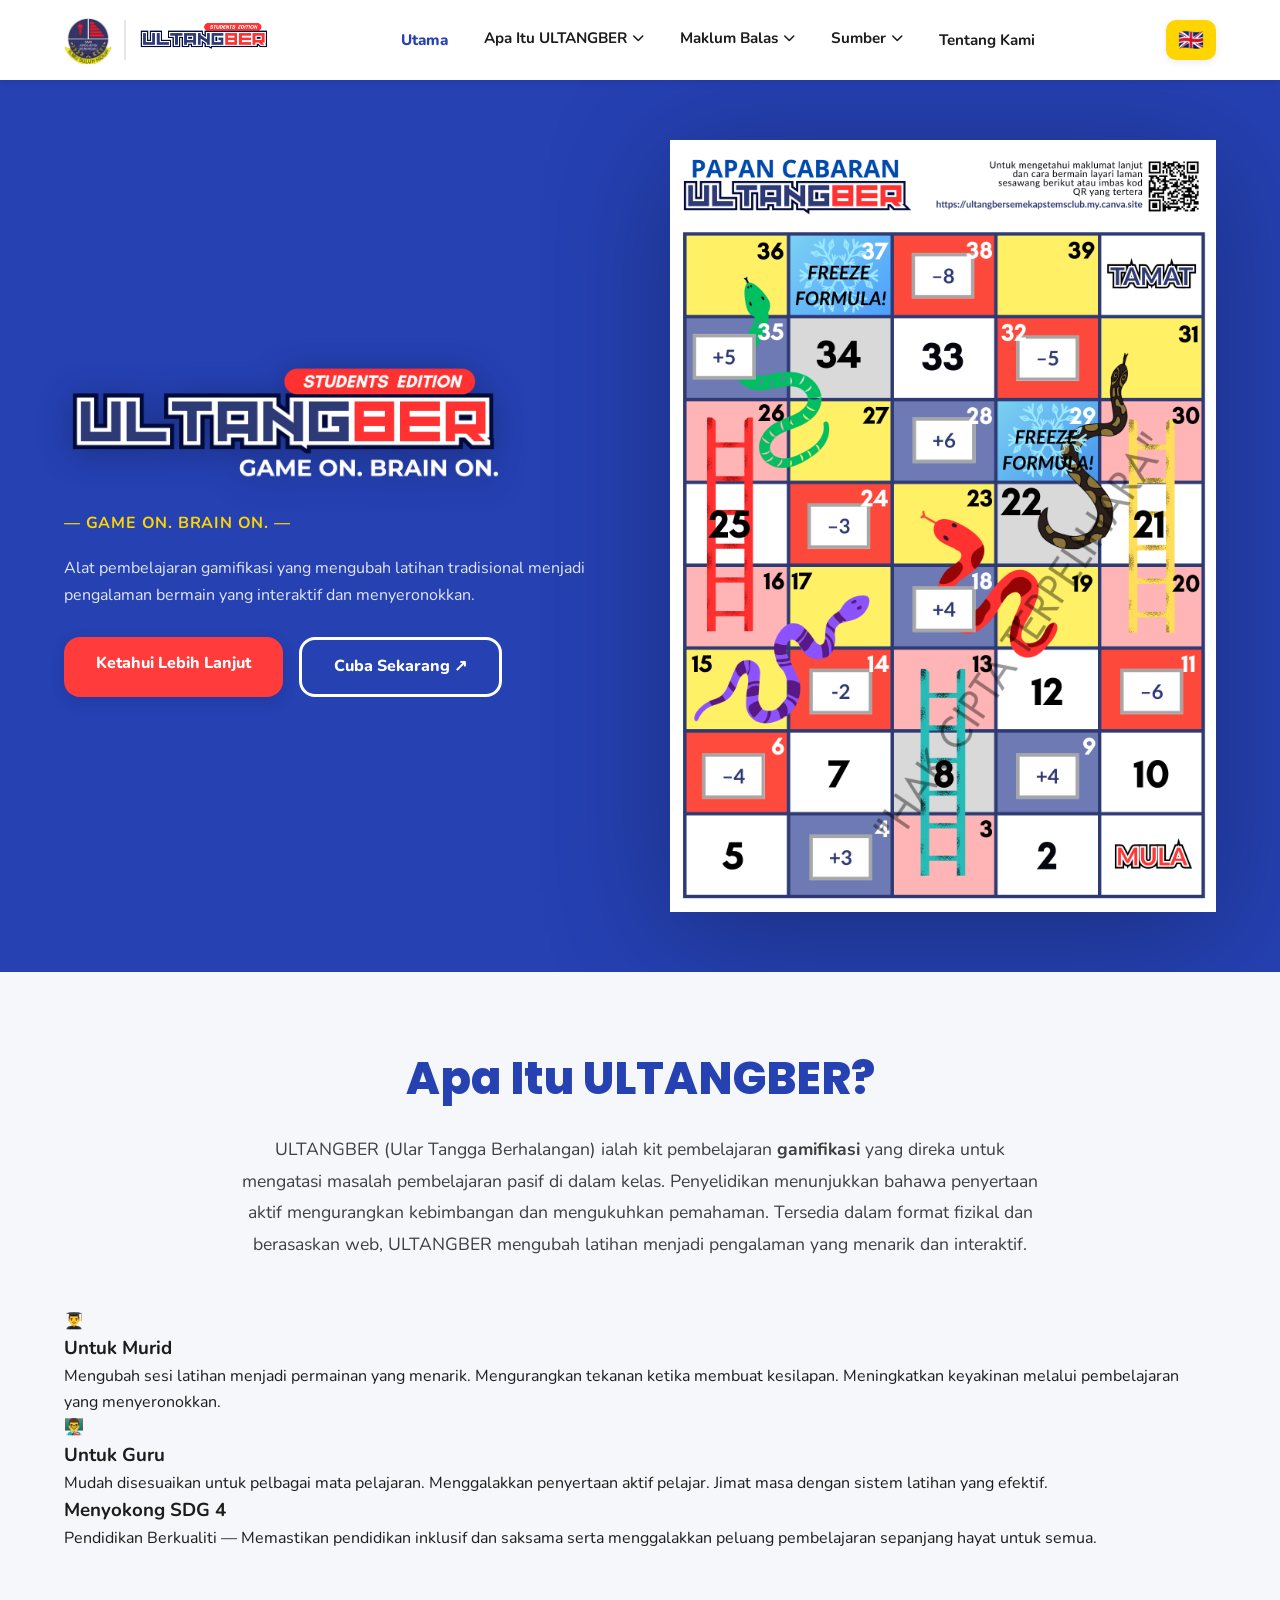
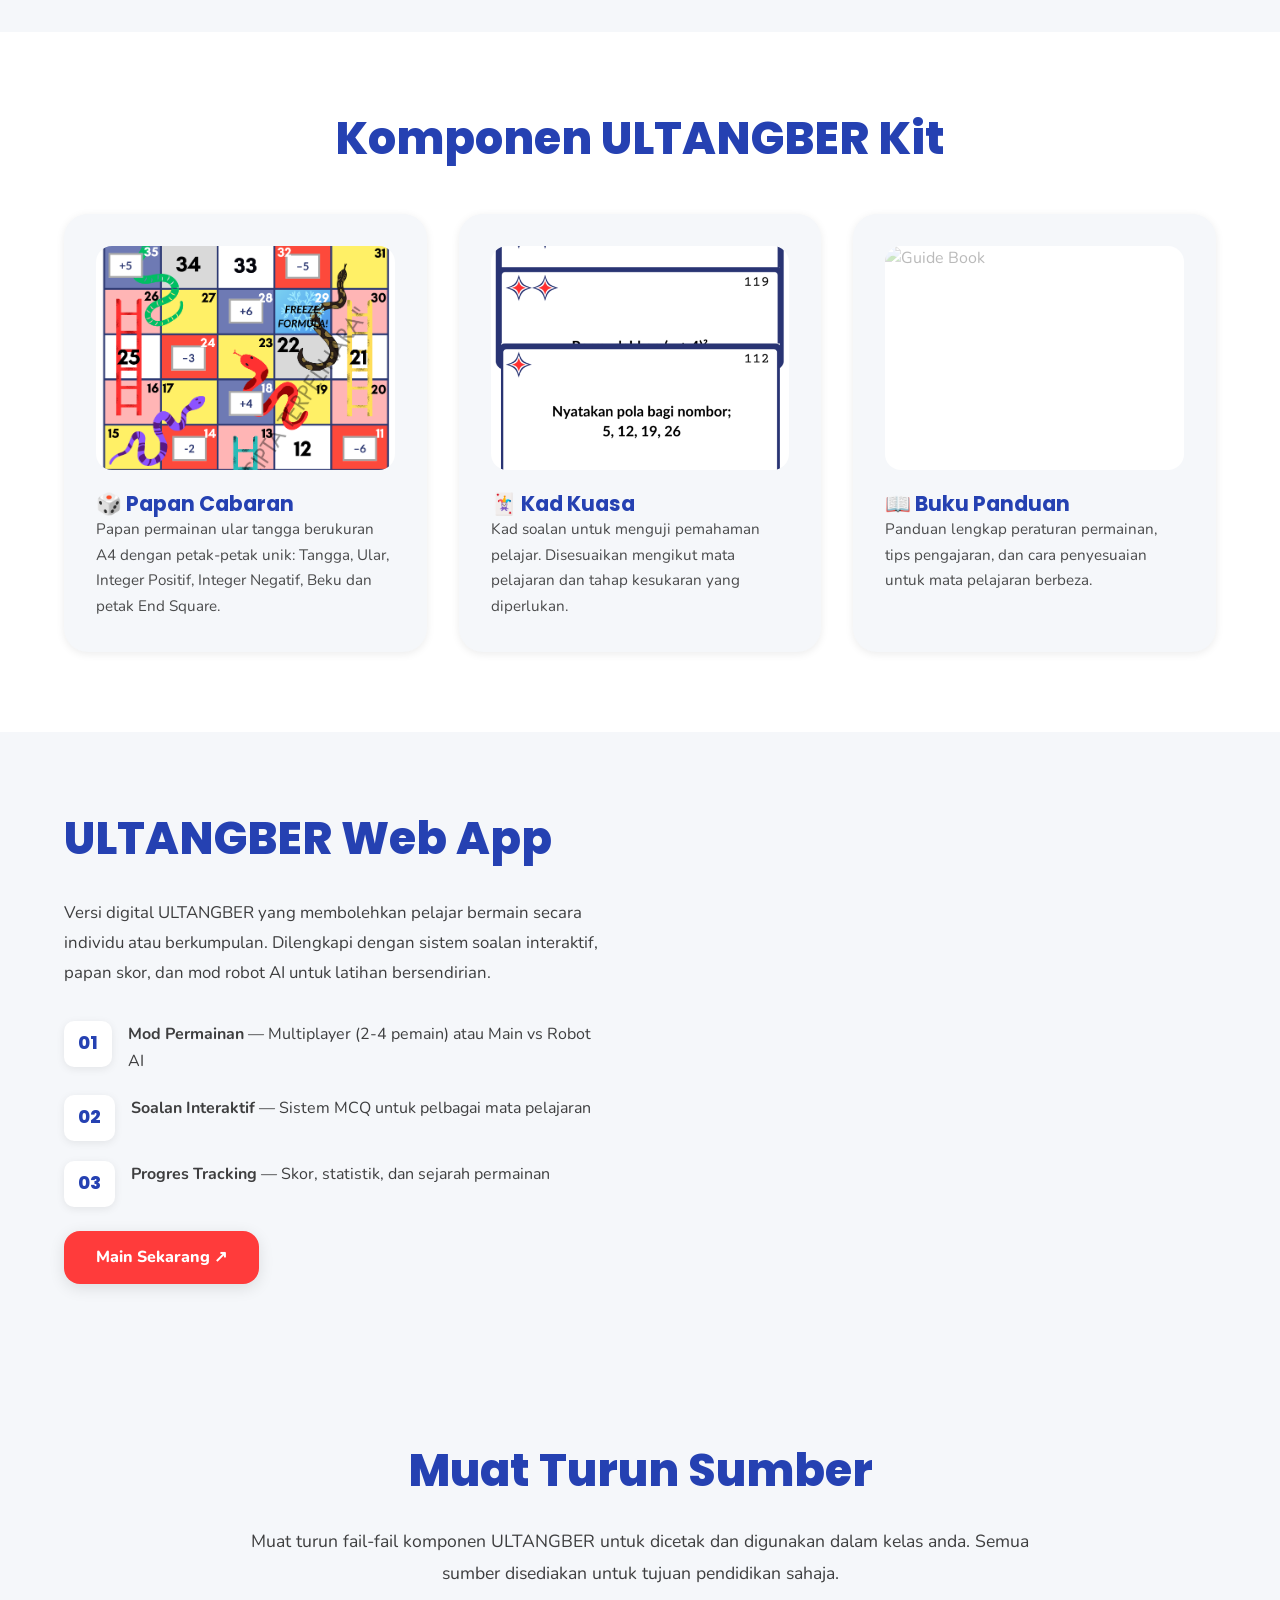
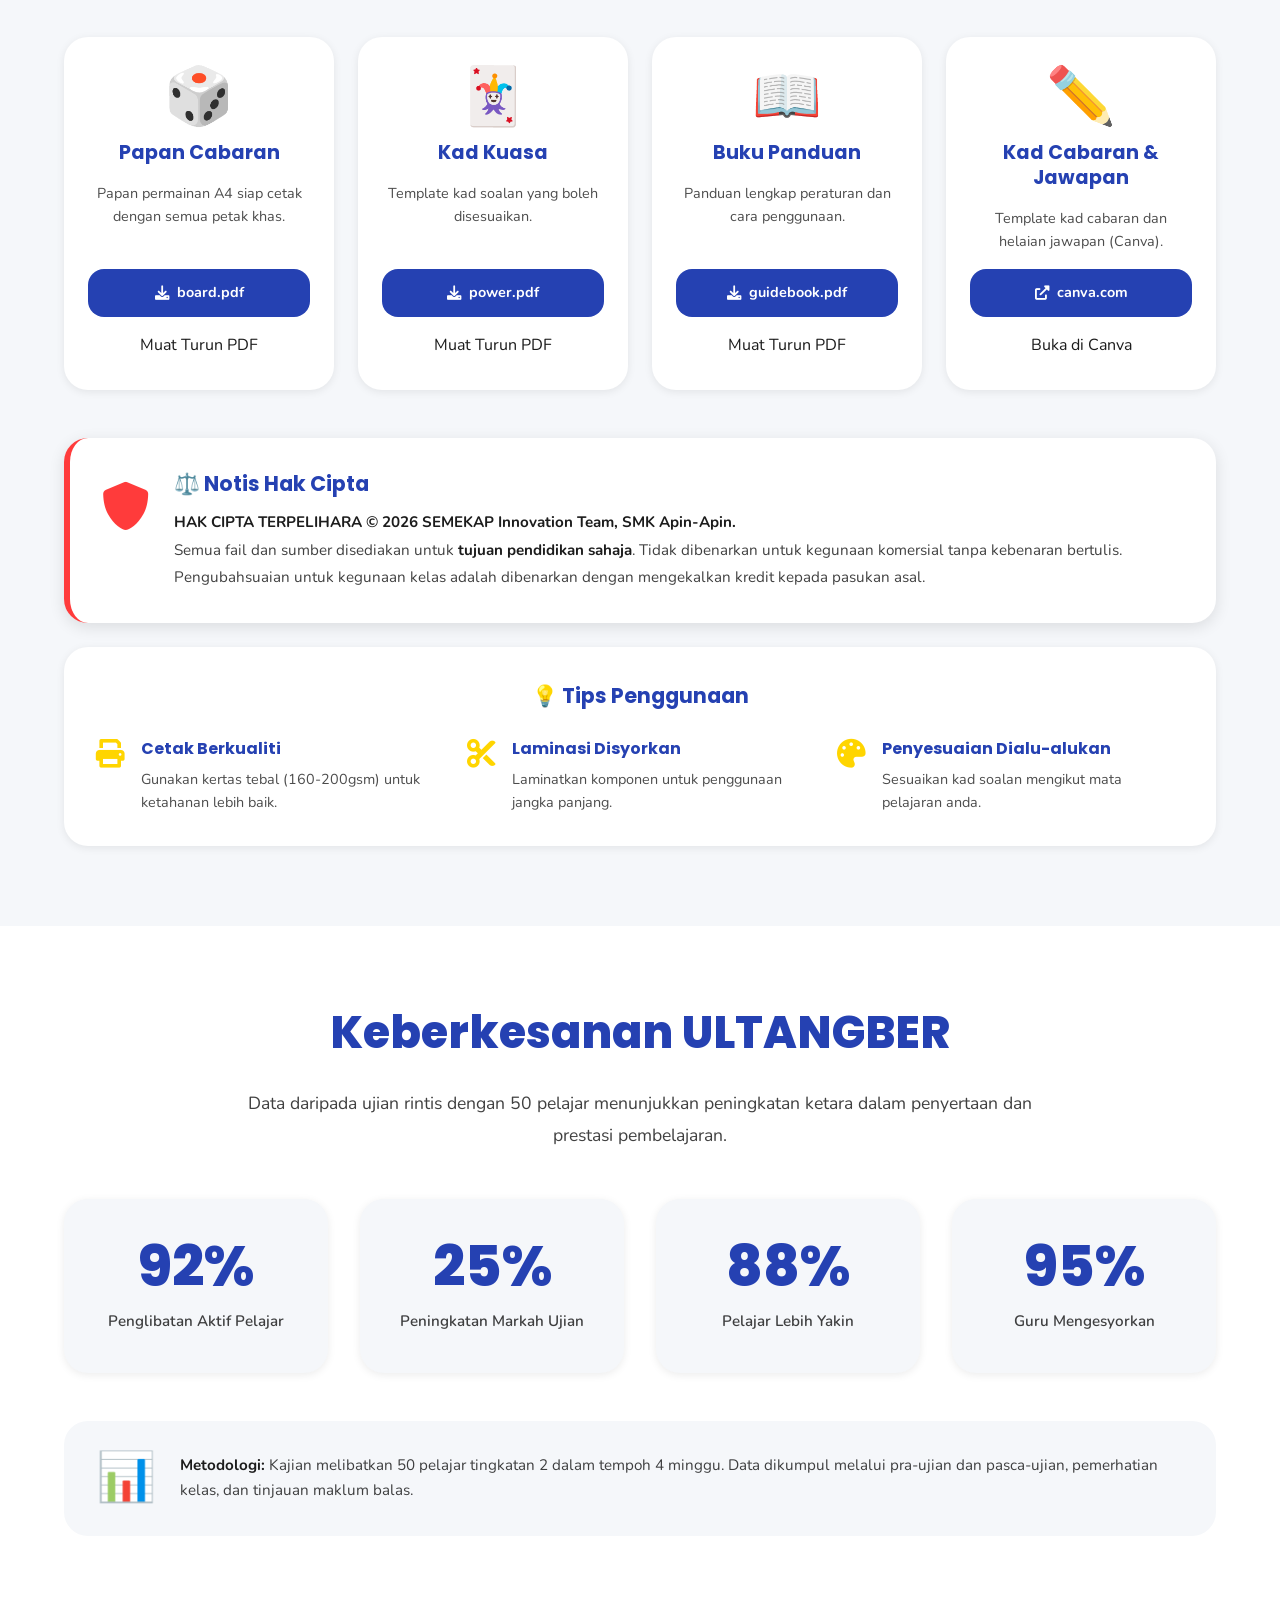
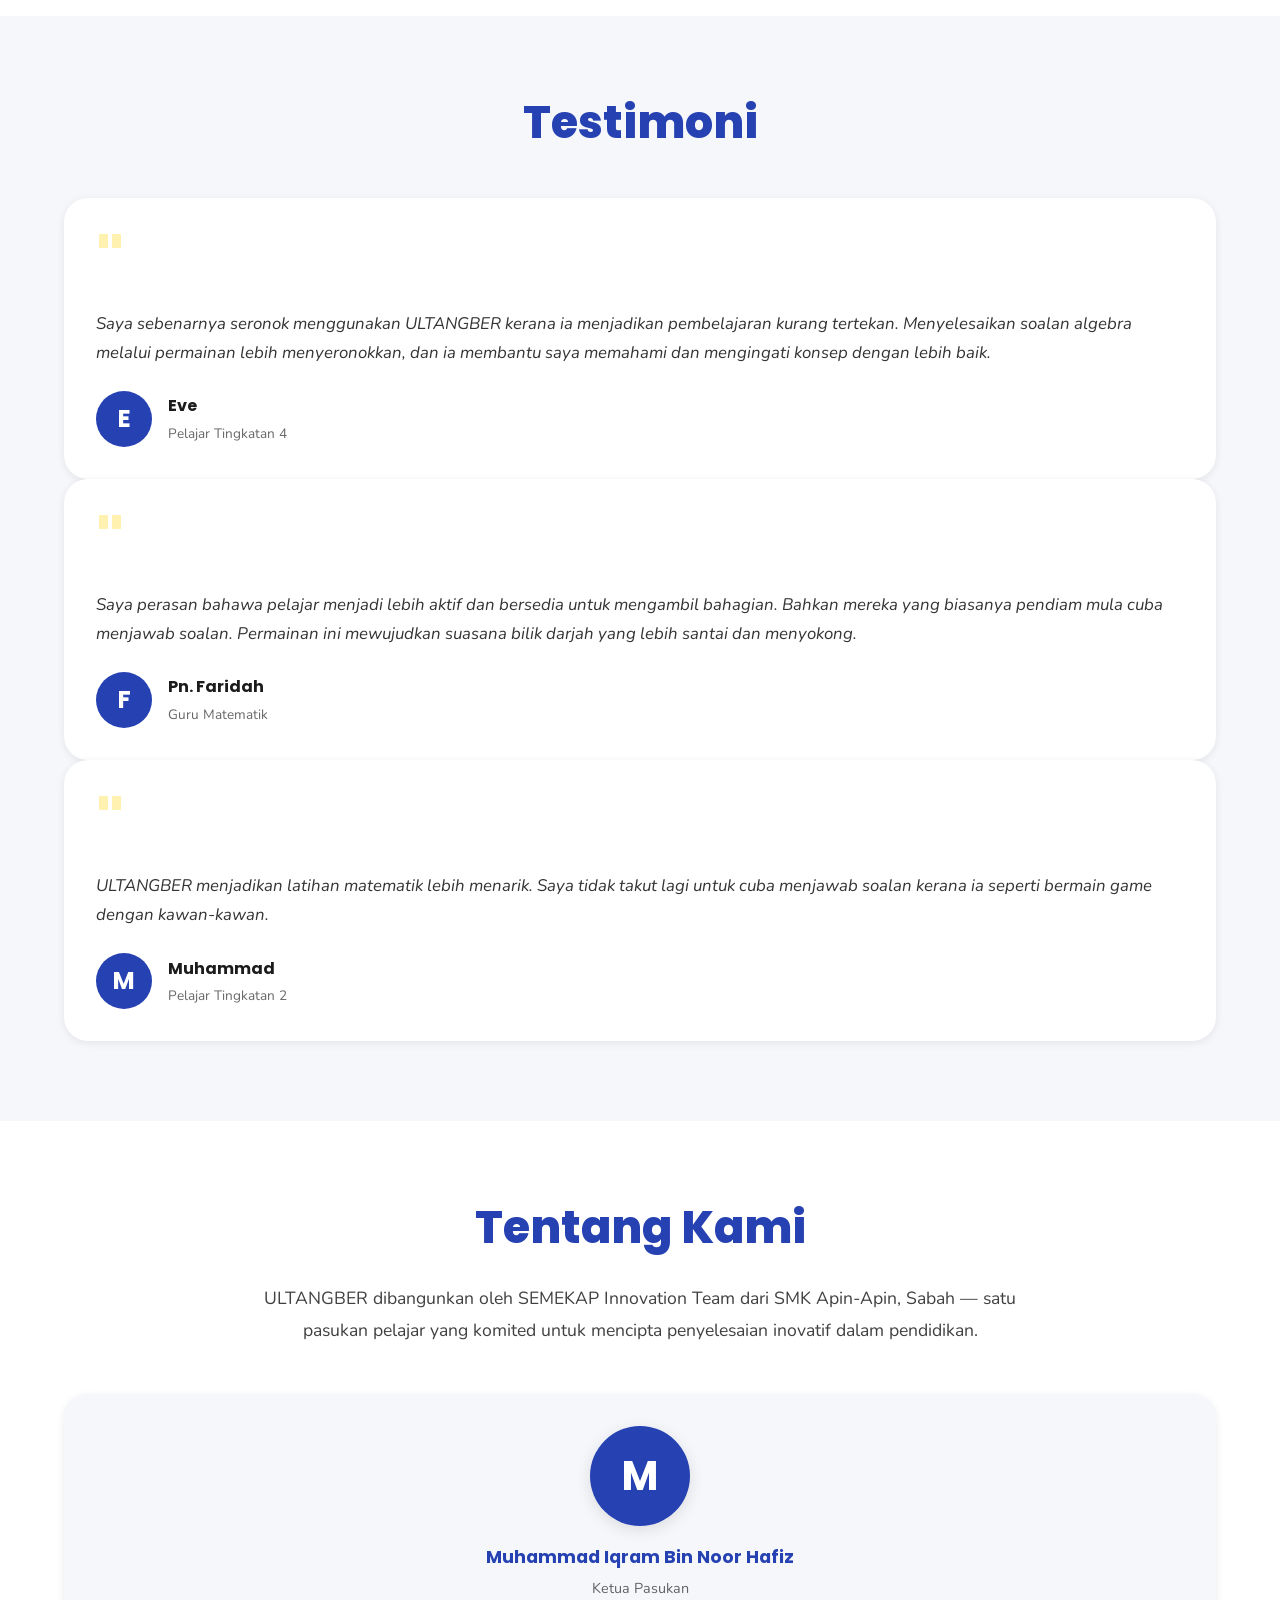
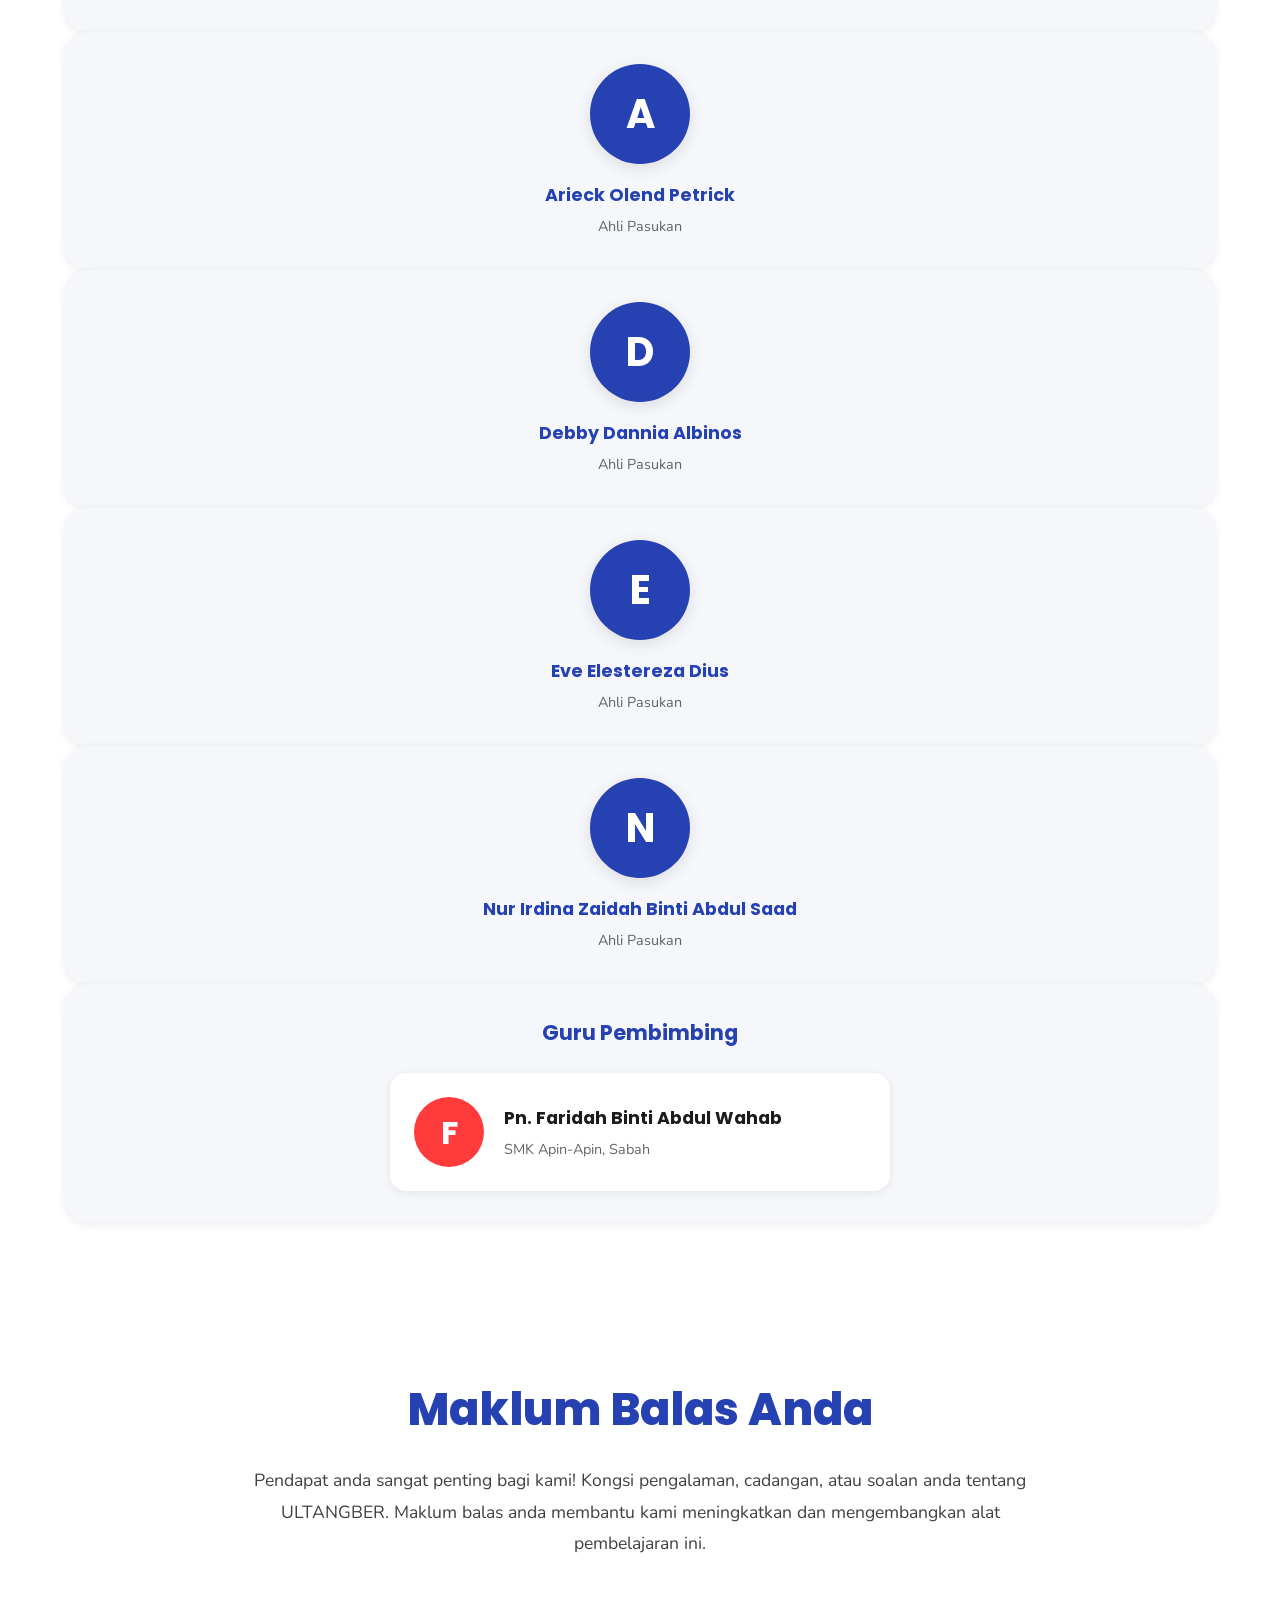
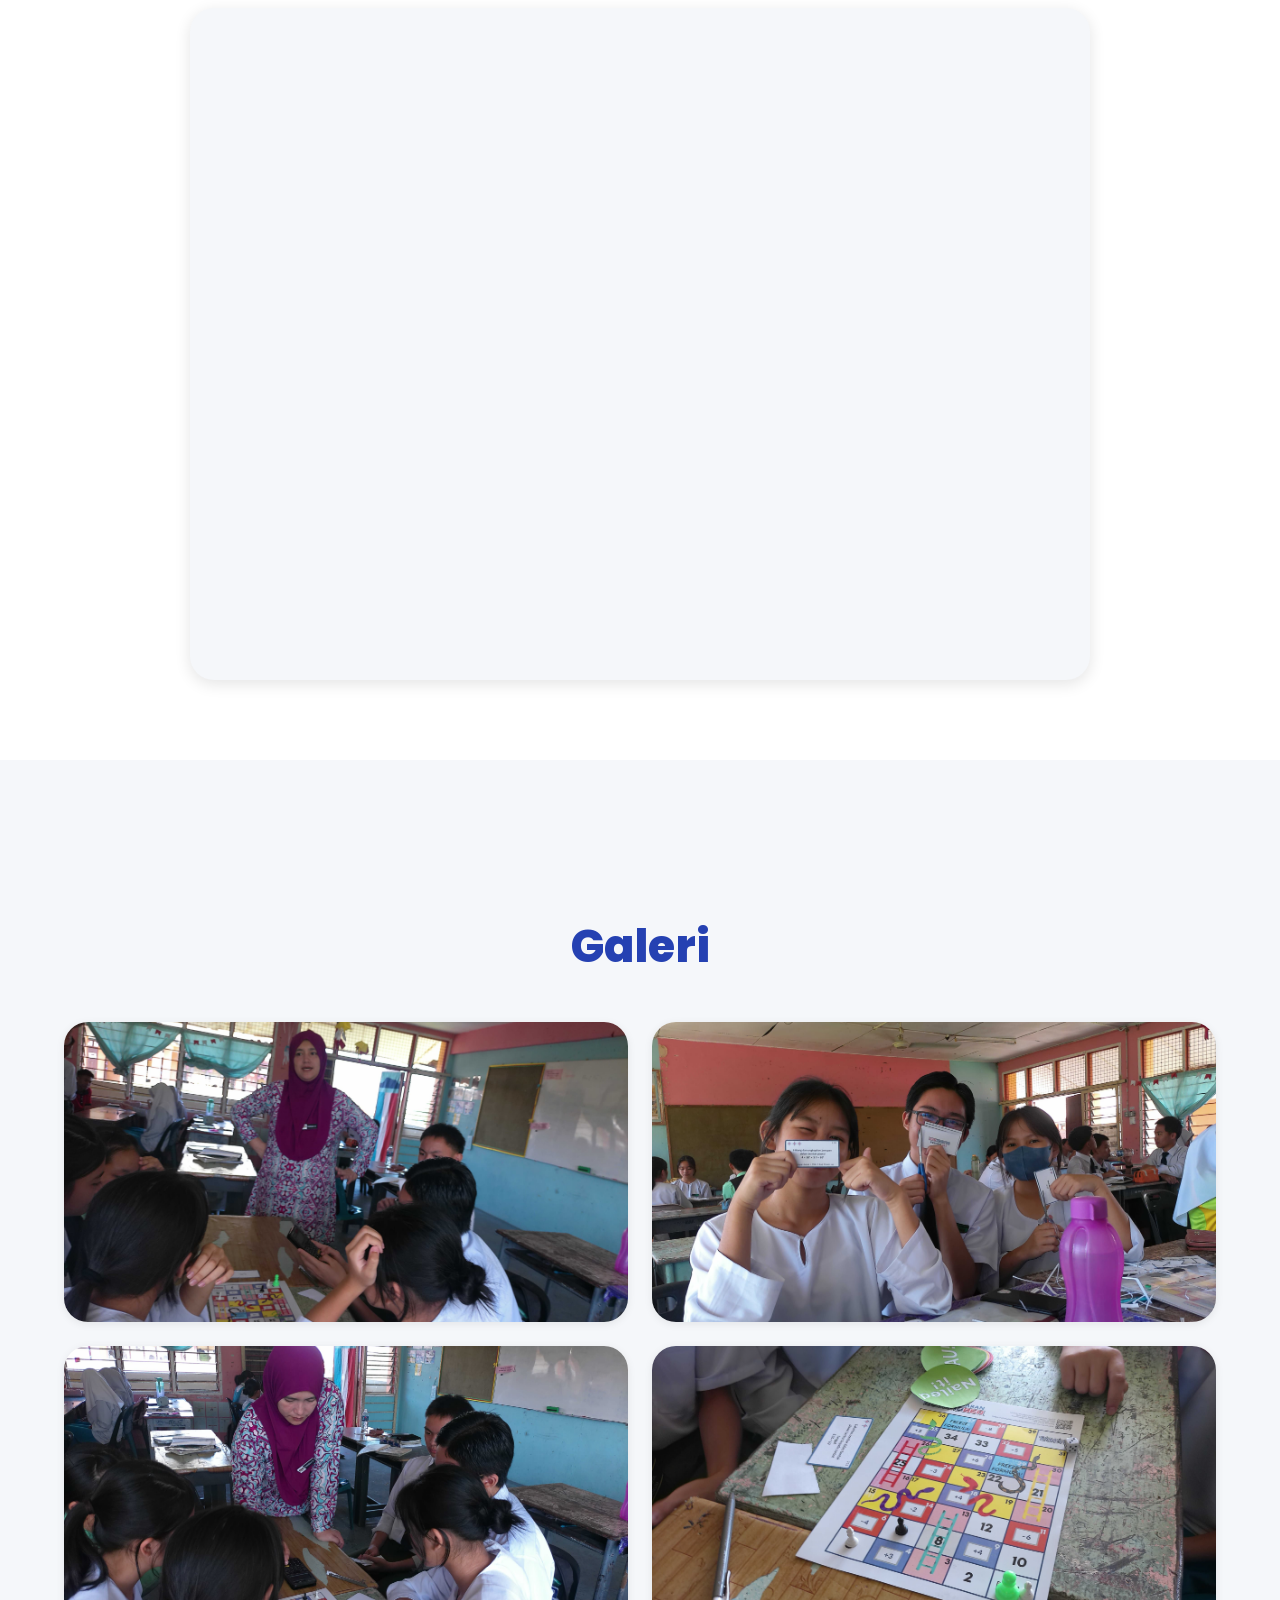
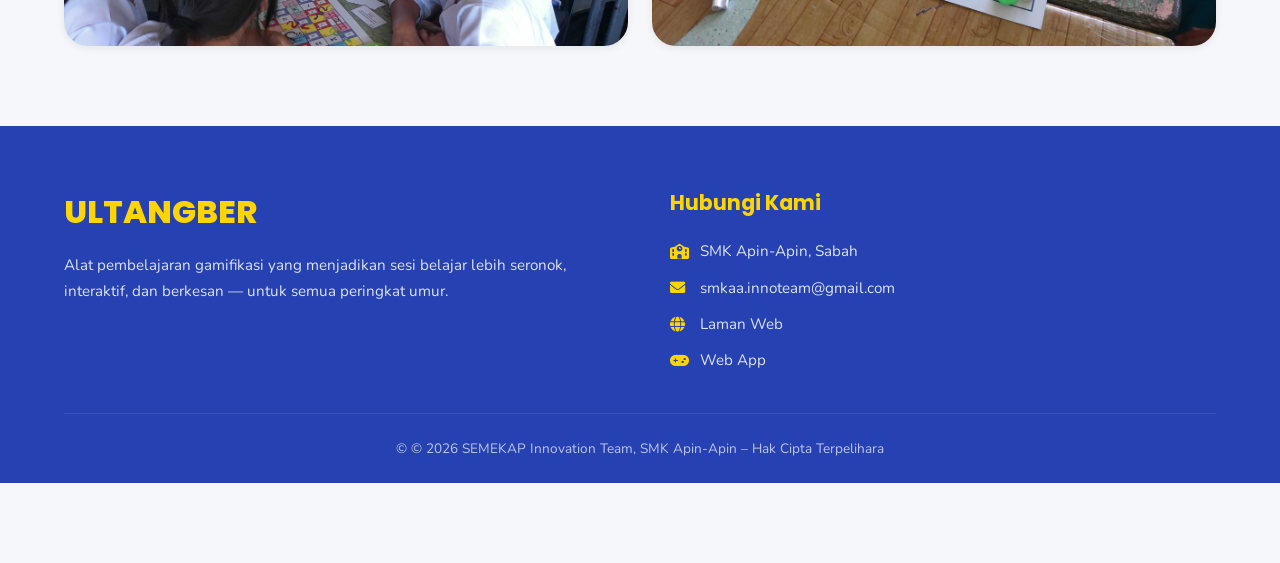
==== index.html @ a40bc6fc "Update index.html" ====
<!DOCTYPE html>
<html lang="ms">
<head>
    <meta charset="UTF-8">
    <meta name="viewport" content="width=device-width, initial-scale=1.0">
    <title>ULTANGBER – Belajar Sambil Bermain</title>
    <link rel="stylesheet" href="https://cdnjs.cloudflare.com/ajax/libs/font-awesome/6.0.0/css/all.min.css">
    <link href="https://fonts.googleapis.com/css2?family=Nunito:wght@400;600;700;800;900&family=Poppins:wght@400;500;600;700;800;900&family=DM+Sans:wght@400;500;700&display=swap" rel="stylesheet">
    <link rel="stylesheet" href="style.css">
</head>
<body>

<!-- HEADER -->
<header id="site-header">
    <div class="container">
        <nav class="navbar">
            <div class="logo-group">
                <img src="assets/smkaa.png" alt="SMK Apin-Apin" class="school-logo"
                     onerror="this.style.display='none';this.nextElementSibling.style.display='none'">
                <div class="logo-divider"></div>
                <a href="https://ultangber.onrender.com" target="_blank">
                    <img src="assets/logo.png" alt="ULTANGBER" class="ultangber-logo"
                         onerror="this.outerHTML='<span class=&quot;nav-logo-text&quot;>ULTANGBER</span>'">
                </a>
            </div>
            
            <ul class="nav-links" id="navLinks">
                <li data-lang-show="ms"><a href="#hero">Utama</a></li>
                <li data-lang-show="en"><a href="#hero">Home</a></li>
                
                <!-- Dropdown: What is ULTANGBER -->
                <li class="nav-dropdown">
                    <button class="nav-dropdown-btn" data-lang-show="ms">
                        Apa Itu ULTANGBER <i class="fas fa-chevron-down"></i>
                    </button>
                    <button class="nav-dropdown-btn" data-lang-show="en">
                        What is ULTANGBER <i class="fas fa-chevron-down"></i>
                    </button>
                    <ul class="nav-dropdown-menu">
                        <li data-lang-show="ms"><a href="#pengenalan">Pengenalan</a></li>
                        <li data-lang-show="en"><a href="#pengenalan">Introduction</a></li>
                        <li data-lang-show="ms"><a href="#komponen">Komponen</a></li>
                        <li data-lang-show="en"><a href="#komponen">Components</a></li>
                        <li data-lang-show="ms"><a href="#webapp">Web App</a></li>
                        <li data-lang-show="en"><a href="#webapp">Web App</a></li>
                    </ul>
                </li>
                
                <!-- Dropdown: Feedbacks -->
                <li class="nav-dropdown">
                    <button class="nav-dropdown-btn" data-lang-show="ms">
                        Maklum Balas <i class="fas fa-chevron-down"></i>
                    </button>
                    <button class="nav-dropdown-btn" data-lang-show="en">
                        Feedbacks <i class="fas fa-chevron-down"></i>
                    </button>
                    <ul class="nav-dropdown-menu">
                        <li data-lang-show="ms"><a href="#keberkesanan">Keberkesanan</a></li>
                        <li data-lang-show="en"><a href="#keberkesanan">Results</a></li>
                        <li data-lang-show="ms"><a href="#testimoni">Testimoni</a></li>
                        <li data-lang-show="en"><a href="#testimoni">Testimonials</a></li>
                        <li data-lang-show="ms"><a href="#maklum-balas">Maklum Balas</a></li>
                        <li data-lang-show="en"><a href="#maklum-balas">Feedback</a></li>
                    </ul>
                </li>
                
                <!-- Dropdown: Resources -->
                <li class="nav-dropdown">
                    <button class="nav-dropdown-btn" data-lang-show="ms">
                        Sumber <i class="fas fa-chevron-down"></i>
                    </button>
                    <button class="nav-dropdown-btn" data-lang-show="en">
                        Resources <i class="fas fa-chevron-down"></i>
                    </button>
                    <ul class="nav-dropdown-menu">
                        <li data-lang-show="ms"><a href="#muat-turun">Muat Turun</a></li>
                     <li data-lang-show="en"><a href="#muat-turun">Download</a></li>
                        <li data-lang-show="ms"><a href="#galeri">Galeri</a></li>
                        <li data-lang-show="en"><a href="#galeri">Gallery</a></li>
                    </ul>
                </li>
                
                <li data-lang-show="ms"><a href="#tentang-kami">Tentang Kami</a></li>
                <li data-lang-show="en"><a href="#tentang-kami">About Us</a></li>
            </ul>
            
            <div class="nav-right">
                <button class="lang-toggle-btn" id="langToggleBtn" aria-label="Switch language">
                    <span id="langBtnFlag">🇬🇧</span>
                </button>
                <button class="hamburger" id="hamburgerBtn" aria-label="Menu">
                    <span></span><span></span><span></span>
                </button>
            </div>
        </nav>
    </div>
</header>

<!-- HERO - HORIZONTAL LAYOUT -->
<section id="hero">
    <div class="hero-gradient-bg"></div>
    
    <div class="container">
        <div class="hero-inner">
            <div class="hero-text">
                <img src="assets/logo.png" alt="ULTANGBER" class="hero-logo-big"
                     onerror="this.outerHTML='<div class=&quot;hero-logo-fallback&quot;>ULTANGBER</div>'">
                
                <p class="hero-tagline">— Game On. Brain On. —</p>
                
                <p class="hero-subtitle" data-lang-show="ms">Alat pembelajaran gamifikasi yang mengubah latihan tradisional menjadi pengalaman bermain yang interaktif dan menyeronokkan.</p>
                <p class="hero-subtitle" data-lang-show="en">A gamified learning tool that transforms traditional practice into an interactive and enjoyable gaming experience.</p>
                
                <div class="hero-actions">
                    <a href="#pengenalan" class="btn-primary">
                        <span data-lang-show="ms">Ketahui Lebih Lanjut</span>
                        <span data-lang-show="en">Learn More</span>
                    </a>
                    <a href="https://play-ultangber.vercel.app" target="_blank" class="btn-outline">
                        <span data-lang-show="ms">Cuba Sekarang ↗</span>
                        <span data-lang-show="en">Try Now ↗</span>
                    </a>
                </div>
            </div>

            <div class="hero-visual">
                <div class="hero-board-perspective">
                    <img src="assets/papan.png" alt="ULTANGBER Challenge Board" class="hero-board-img"
                         onerror="this.style.display='none'">
                </div>
            </div>
        </div>
    </div>
</section>

<!-- PENGENALAN -->
<section id="pengenalan">
    <div class="container">
        <h2 class="section-heading">
            <span data-lang-show="ms">Apa Itu ULTANGBER?</span>
            <span data-lang-show="en">What is ULTANGBER?</span>
        </h2>
        
        <p class="section-intro reveal" data-lang-show="ms">
            ULTANGBER (Ular Tangga Berhalangan) ialah kit pembelajaran <strong>gamifikasi</strong> yang direka untuk mengatasi masalah pembelajaran pasif di dalam kelas. Penyelidikan menunjukkan bahawa penyertaan aktif mengurangkan kebimbangan dan mengukuhkan pemahaman. Tersedia dalam format fizikal dan berasaskan web, ULTANGBER mengubah latihan menjadi pengalaman yang menarik dan interaktif.
        </p>
        <p class="section-intro reveal" data-lang-show="en">
            ULTANGBER (Challenge Snakes & Ladders) is a <strong>gamification</strong> learning kit designed to address passive learning issues in the classroom. Research shows that active participation reduces anxiety and strengthens understanding. Available in both physical and web-based formats, ULTANGBER transforms practice into an engaging and interactive experience.
        </p>

        <div class="target-audience-grid">
            <div class="target-card reveal">
                <div class="target-visual">
                    <div class="target-icon">👨‍🎓</div>
                </div>
                <h3 class="target-title">
                    <span data-lang-show="ms">Untuk Murid</span>
                    <span data-lang-show="en">For Students</span>
                </h3>
                <p class="target-desc" data-lang-show="ms">Mengubah sesi latihan menjadi permainan yang menarik. Mengurangkan tekanan ketika membuat kesilapan. Meningkatkan keyakinan melalui pembelajaran yang menyeronokkan.</p>
                <p class="target-desc" data-lang-show="en">Transforms practice sessions into engaging games. Reduces stress when making mistakes. Builds confidence through enjoyable learning.</p>
            </div>

            <div class="target-card reveal">
                <div class="target-visual">
                    <div class="target-icon">👨‍🏫</div>
                </div>
                <h3 class="target-title">
                    <span data-lang-show="ms">Untuk Guru</span>
                    <span data-lang-show="en">For Teachers</span>
                </h3>
                <p class="target-desc" data-lang-show="ms">Mudah disesuaikan untuk pelbagai mata pelajaran. Menggalakkan penyertaan aktif pelajar. Jimat masa dengan sistem latihan yang efektif.</p>
                <p class="target-desc" data-lang-show="en">Easily customizable for various subjects. Encourages active student participation. Saves time with effective practice systems.</p>
            </div>

            <div class="target-card sdg-card reveal">
                <div class="target-visual sdg-visual">
                    <img src="assets/sdg.png" alt="SDG 4 Quality Education" class="sdg-img"
                         onerror="this.style.display='none'">
                </div>
                <h3 class="target-title">
                    <span data-lang-show="ms">Menyokong SDG 4</span>
                    <span data-lang-show="en">Supporting SDG 4</span>
                </h3>
                <p class="target-desc" data-lang-show="ms">Pendidikan Berkualiti — Memastikan pendidikan inklusif dan saksama serta menggalakkan peluang pembelajaran sepanjang hayat untuk semua.</p>
                <p class="target-desc" data-lang-show="en">Quality Education — Ensuring inclusive and equitable education and promoting lifelong learning opportunities for all.</p>
            </div>
        </div>
    </div>
</section>
    
<!-- KOMPONEN -->
<section id="komponen">
    <div class="container">
        <h2 class="section-heading">
            <span data-lang-show="ms">Komponen ULTANGBER Kit</span>
            <span data-lang-show="en">ULTANGBER Kit Components</span>
        </h2>
        
        <div class="komponen-grid">
            <div class="komponen-card reveal">
                <div class="komp-visual">
                    <img src="assets/papan.png" alt="Challenge Board" 
                         onerror="this.style.opacity='0.3'">
                </div>
                <div class="komp-info">
                    <h3 class="komp-title">
                        <span data-lang-show="ms">🎲 Papan Cabaran</span>
                        <span data-lang-show="en">🎲 Challenge Board</span>
                    </h3>
                    <p class="komp-desc" data-lang-show="ms">Papan permainan ular tangga berukuran A4 dengan petak-petak unik: Tangga, Ular, Integer Positif, Integer Negatif, Beku dan petak End Square.</p>
                    <p class="komp-desc" data-lang-show="en">A4-sized snakes and ladders game board with unique squares: Ladder, Snake, Positive Integer, Negative Integer, Freeze, and End Square.</p>
                </div>
            </div>

            <div class="komponen-card reveal">
                <div class="komp-visual">
                    <img src="assets/kad.png" alt="Power Cards" 
                         onerror="this.style.opacity='0.3'">
                </div>
                <div class="komp-info">
                    <h3 class="komp-title">
                        <span data-lang-show="ms">🃏 Kad Kuasa</span>
                        <span data-lang-show="en">🃏 Power Cards</span>
                    </h3>
                    <p class="komp-desc" data-lang-show="ms">Kad soalan untuk menguji pemahaman pelajar. Disesuaikan mengikut mata pelajaran dan tahap kesukaran yang diperlukan.</p>
                    <p class="komp-desc" data-lang-show="en">Question cards to test student comprehension. Customized according to subject and required difficulty level.</p>
                </div>
            </div>

            <div class="komponen-card reveal">
                <div class="komp-visual">
                    <img src="assets/buku.png" alt="Guide Book" 
                         onerror="this.style.opacity='0.3'">
                </div>
                <div class="komp-info">
                    <h3 class="komp-title">
                        <span data-lang-show="ms">📖 Buku Panduan</span>
                        <span data-lang-show="en">📖 Guide Book</span>
                    </h3>
                    <p class="komp-desc" data-lang-show="ms">Panduan lengkap peraturan permainan, tips pengajaran, dan cara penyesuaian untuk mata pelajaran berbeza.</p>
                    <p class="komp-desc" data-lang-show="en">Complete guide with game rules, teaching tips, and customization methods for different subjects.</p>
                </div>
            </div>
        </div>
    </div>
</section>

<!-- WEB APP -->
<section id="webapp">
    <div class="container">
        <div class="webapp-layout">
            <div class="webapp-left reveal">
                <h2 class="section-heading" style="text-align: left; margin-bottom: 32px;">
                    <span data-lang-show="ms">ULTANGBER Web App</span>
                    <span data-lang-show="en">ULTANGBER Web App</span>
                </h2>
                
                <p class="body-text" data-lang-show="ms">Versi digital ULTANGBER yang membolehkan pelajar bermain secara individu atau berkumpulan. Dilengkapi dengan sistem soalan interaktif, papan skor, dan mod robot AI untuk latihan bersendirian.</p>
                <p class="body-text" data-lang-show="en">A digital version of ULTANGBER that allows students to play individually or in groups. Features interactive question system, scoreboard, and AI robot mode for solo practice.</p>
                
                <ul class="feature-list">
                    <li>
                        <span class="feature-num">01</span> 
                        <span data-lang-show="ms"><strong>Mod Permainan</strong> — Multiplayer (2-4 pemain) atau Main vs Robot AI</span>
                        <span data-lang-show="en"><strong>Game Modes</strong> — Multiplayer (2-4 players) or Play vs AI Robot</span>
                    </li>
                    <li>
                        <span class="feature-num">02</span> 
                        <span data-lang-show="ms"><strong>Soalan Interaktif</strong> — Sistem MCQ untuk pelbagai mata pelajaran</span>
                        <span data-lang-show="en"><strong>Interactive Questions</strong> — MCQ system for various subjects</span>
                    </li>
                    <li>
                        <span class="feature-num">03</span> 
                        <span data-lang-show="ms"><strong>Progres Tracking</strong> — Skor, statistik, dan sejarah permainan</span>
                        <span data-lang-show="en"><strong>Progress Tracking</strong> — Scores, statistics, and game history</span>
                    </li>
                </ul>
                
                <div class="webapp-actions">
                    <a href="https://play-ultangber.vercel.app" target="_blank" class="btn-primary">
                        <span data-lang-show="ms">Main Sekarang ↗</span>
                        <span data-lang-show="en">Play Now ↗</span>
                    </a>
                </div>
            </div>

            <div class="webapp-right reveal">
                <div class="webapp-mockup">
                    <img src="assets/webapp.png" alt="ULTANGBER Web App" 
                         onerror="this.style.display='none'">
                    <a href="https://play-ultangber.vercel.app" target="_blank" class="mockup-play-btn">
                        <i class="fas fa-play"></i>
                    </a>
                </div>
            </div>
        </div>
    </div>
</section>

<!-- DOWNLOAD SECTION -->
<section id="muat-turun">
    <div class="container">
        <h2 class="section-heading">
            <span data-lang-show="ms">Muat Turun Sumber</span>
            <span data-lang-show="en">Download Resources</span>
        </h2>
        
        <p class="section-intro reveal">
            <span data-lang-show="ms">
                Muat turun fail-fail komponen ULTANGBER untuk dicetak dan digunakan dalam kelas anda. Semua sumber disediakan untuk tujuan pendidikan sahaja.
            </span>
            <span data-lang-show="en">
                Download ULTANGBER component files to print and use in your classroom. All resources are provided for educational purposes only.
            </span>
        </p>

        <div class="dl-grid">
            <div class="dl-card reveal">
                <div class="dl-icon">🎲</div>
                <h3 class="dl-title">
                    <span data-lang-show="ms">Papan Cabaran</span>
                    <span data-lang-show="en">Challenge Board</span>
                </h3>
                <p class="dl-desc" data-lang-show="ms">Papan permainan A4 siap cetak dengan semua petak khas.</p>
                <p class="dl-desc" data-lang-show="en">A4 game board ready to print with all special squares.</p>
                <a href="assets/board.pdf" download class="dl-btn">
    <i class="fas fa-download"></i>
    <span>board.pdf</span>
                </a>
                    <span data-lang-show="ms">Muat Turun PDF</span>
                    <span data-lang-show="en">Download PDF</span>
                </a>
            </div>

            <div class="dl-card reveal">
                <div class="dl-icon">🃏</div>
                <h3 class="dl-title">
                    <span data-lang-show="ms">Kad Kuasa</span>
                    <span data-lang-show="en">Power Cards</span>
                </h3>
                <p class="dl-desc" data-lang-show="ms">Template kad soalan yang boleh disesuaikan.</p>
                <p class="dl-desc" data-lang-show="en">Customizable question card templates.</p>
                <a href="assets/power.pdf" download class="dl-btn">
    <i class="fas fa-download"></i>
    <span>power.pdf</span>
                </a>
                    <span data-lang-show="ms">Muat Turun PDF</span>
                    <span data-lang-show="en">Download PDF</span>
                </a>
            </div>

            <div class="dl-card reveal">
                <div class="dl-icon">📖</div>
                <h3 class="dl-title">
                    <span data-lang-show="ms">Buku Panduan</span>
                    <span data-lang-show="en">Guide Book</span>
                </h3>
                <p class="dl-desc" data-lang-show="ms">Panduan lengkap peraturan dan cara penggunaan.</p>
                <p class="dl-desc" data-lang-show="en">Complete guide with rules and usage instructions.</p>
<a href="assets/guidebook.pdf" download class="dl-btn">
    <i class="fas fa-download"></i>
    <span>guidebook.pdf</span>
</a>
                    <span data-lang-show="ms">Muat Turun PDF</span>
                    <span data-lang-show="en">Download PDF</span>
                </a>
            </div>

            <div class="dl-card reveal">
                <div class="dl-icon">✏️</div>
                <h3 class="dl-title">
                    <span data-lang-show="ms">Kad Cabaran & Jawapan</span>
                    <span data-lang-show="en">Challenge & Answer Cards</span>
                </h3>
                <p class="dl-desc" data-lang-show="ms">Template kad cabaran dan helaian jawapan (Canva).</p>
                <p class="dl-desc" data-lang-show="en">Challenge card and answer sheet templates (Canva).</p>
                <a href="https://canva.com" target="_blank" class="dl-btn canva-btn">
    <i class="fas fa-external-link-alt"></i>
    <span>canva.com</span>
</a>
                    <span data-lang-show="ms">Buka di Canva</span>
                    <span data-lang-show="en">Open in Canva</span>
                </a>
            </div>
        </div>

        <!-- Copyright Notice -->
        <div class="dl-copyright reveal">
            <div class="dl-copyright-icon">
                <i class="fas fa-shield-alt"></i>
            </div>
            <div class="dl-copyright-content">
                <h3>
                    <span data-lang-show="ms">⚖️ Notis Hak Cipta</span>
                    <span data-lang-show="en">⚖️ Copyright Notice</span>
                </h3>
                <p data-lang-show="ms">
                    <strong>HAK CIPTA TERPELIHARA © 2026 SEMEKAP Innovation Team, SMK Apin-Apin.</strong><br>
                    Semua fail dan sumber disediakan untuk <strong>tujuan pendidikan sahaja</strong>. Tidak dibenarkan untuk kegunaan komersial tanpa kebenaran bertulis. Pengubahsuaian untuk kegunaan kelas adalah dibenarkan dengan mengekalkan kredit kepada pasukan asal.
                </p>
                <p data-lang-show="en">
                    <strong>ALL RIGHTS RESERVED © 2026 SEMEKAP Innovation Team, SMK Apin-Apin.</strong><br>
                    All files and resources are provided for <strong>educational purposes only</strong>. Commercial use is not permitted without written permission. Modifications for classroom use are allowed while maintaining credit to the original team.
                </p>
            </div>
        </div>

        <!-- Download Tips -->
        <div class="dl-tips reveal">
            <h4>
                <span data-lang-show="ms">💡 Tips Penggunaan</span>
                <span data-lang-show="en">💡 Usage Tips</span>
            </h4>
            <div class="dl-tips-list">
                <div class="dl-tip-item">
                    <i class="fas fa-print"></i>
                    <div>
                        <strong data-lang-show="ms">Cetak Berkualiti</strong>
                        <strong data-lang-show="en">Quality Printing</strong>
                        <p data-lang-show="ms">Gunakan kertas tebal (160-200gsm) untuk ketahanan lebih baik.</p>
                        <p data-lang-show="en">Use thick paper (160-200gsm) for better durability.</p>
                    </div>
                </div>
                <div class="dl-tip-item">
                    <i class="fas fa-cut"></i>
                    <div>
                        <strong data-lang-show="ms">Laminasi Disyorkan</strong>
                        <strong data-lang-show="en">Lamination Recommended</strong>
                        <p data-lang-show="ms">Laminatkan komponen untuk penggunaan jangka panjang.</p>
                        <p data-lang-show="en">Laminate components for long-term use.</p>
                    </div>
                </div>
                <div class="dl-tip-item">
                    <i class="fas fa-palette"></i>
                    <div>
                        <strong data-lang-show="ms">Penyesuaian Dialu-alukan</strong>
                        <strong data-lang-show="en">Customization Welcome</strong>
                        <p data-lang-show="ms">Sesuaikan kad soalan mengikut mata pelajaran anda.</p>
                        <p data-lang-show="en">Customize question cards according to your subject.</p>
                    </div>
                </div>
            </div>
        </div>
    </div>
</section>

<!-- KEBERKESANAN -->
<section id="keberkesanan">
    <div class="container">
        <h2 class="section-heading">
            <span data-lang-show="ms">Keberkesanan ULTANGBER</span>
            <span data-lang-show="en">ULTANGBER Effectiveness</span>
        </h2>
        
        <p class="section-intro reveal">
            <span data-lang-show="ms">
                Data daripada ujian rintis dengan 50 pelajar menunjukkan peningkatan ketara dalam penyertaan dan prestasi pembelajaran.
            </span>
            <span data-lang-show="en">
                Data from pilot testing with 50 students shows significant improvements in participation and learning performance.
            </span>
        </p>

        <div class="stats-grid">
            <div class="stat-block reveal">
                <div class="stat-val">92%</div>
                <div class="stat-label">
                    <span data-lang-show="ms">Penglibatan Aktif Pelajar</span>
                    <span data-lang-show="en">Active Student Engagement</span>
                </div>
            </div>
            
            <div class="stat-block reveal">
                <div class="stat-val">+25%</div>
                <div class="stat-label">
                    <span data-lang-show="ms">Peningkatan Markah Ujian</span>
                    <span data-lang-show="en">Test Score Improvement</span>
                </div>
            </div>
            
            <div class="stat-block reveal">
                <div class="stat-val">88%</div>
                <div class="stat-label">
                    <span data-lang-show="ms">Pelajar Lebih Yakin</span>
                    <span data-lang-show="en">Students Feel More Confident</span>
                </div>
            </div>
            
            <div class="stat-block reveal">
                <div class="stat-val">95%</div>
                <div class="stat-label">
                    <span data-lang-show="ms">Guru Mengesyorkan</span>
                    <span data-lang-show="en">Teachers Recommend</span>
                </div>
            </div>
        </div>

        <div class="keberk-note reveal">
            <div class="keberk-icon">📊</div>
            <div class="keberk-text">
                <p data-lang-show="ms">
                    <strong>Metodologi:</strong> Kajian melibatkan 50 pelajar tingkatan 2 dalam tempoh 4 minggu. Data dikumpul melalui pra-ujian dan pasca-ujian, pemerhatian kelas, dan tinjauan maklum balas.
                </p>
                <p data-lang-show="en">
                    <strong>Methodology:</strong> Study involved 50 Form 2 students over 4 weeks. Data collected through pre-test and post-test, classroom observations, and feedback surveys.
                </p>
            </div>
        </div>
    </div>
</section>

<!-- TESTIMONI -->
<section id="testimoni">
    <div class="container">
        <h2 class="section-heading">
            <span data-lang-show="ms">Testimoni</span>
            <span data-lang-show="en">Testimonials</span>
        </h2>
        
        <div class="testimoni-grid-mobile">
    <div class="testimoni-card reveal">
        <div class="testi-quote">"</div>
        <p class="testi-text" data-lang-show="ms">Saya sebenarnya seronok menggunakan ULTANGBER kerana ia menjadikan pembelajaran kurang tertekan. Menyelesaikan soalan algebra melalui permainan lebih menyeronokkan, dan ia membantu saya memahami dan mengingati konsep dengan lebih baik.</p>
        <p class="testi-text" data-lang-show="en">I actually enjoyed using ULTANGBER because it makes learning feel less stressful. Solving algebra questions through a game is more fun, and it helps me understand and remember the concepts better.</p>
        <div class="testi-author">
            <div class="testi-avatar">E</div>
            <div class="testi-info">
                <strong>Eve</strong>
                <span data-lang-show="ms">Pelajar Tingkatan 4</span>
                <span data-lang-show="en">Form 4 Student</span>
            </div>
        </div>
    </div>

    <div class="testimoni-card reveal">
        <div class="testi-quote">"</div>
        <p class="testi-text" data-lang-show="ms">Saya perasan bahawa pelajar menjadi lebih aktif dan bersedia untuk mengambil bahagian. Bahkan mereka yang biasanya pendiam mula cuba menjawab soalan. Permainan ini mewujudkan suasana bilik darjah yang lebih santai dan menyokong.</p>
        <p class="testi-text" data-lang-show="en">I noticed that students became more active and willing to participate. Even those who are usually quiet started trying to answer questions. The game creates a more relaxed and supportive classroom atmosphere.</p>
        <div class="testi-author">
            <div class="testi-avatar teacher-avatar">F</div>
            <div class="testi-info">
                <strong>Pn. Faridah</strong>
                <span data-lang-show="ms">Guru Matematik</span>
                <span data-lang-show="en">Mathematics Teacher</span>
            </div>
        </div>
    </div>

    <div class="testimoni-card reveal">
        <div class="testi-quote">"</div>
        <p class="testi-text" data-lang-show="ms">ULTANGBER menjadikan latihan matematik lebih menarik. Saya tidak takut lagi untuk cuba menjawab soalan kerana ia seperti bermain game dengan kawan-kawan.</p>
        <p class="testi-text" data-lang-show="en">ULTANGBER makes math practice more interesting. I'm no longer afraid to try answering questions because it's like playing games with friends.</p>
        <div class="testi-author">
            <div class="testi-avatar">M</div>
            <div class="testi-info">
                <strong>Muhammad</strong>
                <span data-lang-show="ms">Pelajar Tingkatan 2</span>
                <span data-lang-show="en">Form 2 Student</span>
            </div>
        </div>
    </div>
   </div>
    </div>
</section>

<!-- TENTANG KAMI -->
<section id="tentang-kami">
    <div class="container">
        <h2 class="section-heading">
            <span data-lang-show="ms">Tentang Kami</span>
            <span data-lang-show="en">About Us</span>
        </h2>
        
        <p class="section-intro reveal">
            <span data-lang-show="ms">
                ULTANGBER dibangunkan oleh SEMEKAP Innovation Team dari SMK Apin-Apin, Sabah — satu pasukan pelajar yang komited untuk mencipta penyelesaian inovatif dalam pendidikan.
            </span>
            <span data-lang-show="en">
                ULTANGBER is developed by SEMEKAP Innovation Team from SMK Apin-Apin, Sabah — a team of students committed to creating innovative solutions in education.
            </span>
        </p>

        <div class="team-grid-mobile">
    <div class="team-card reveal">
        <div class="team-avatar leader-avatar">M</div>
        <h3 class="team-name">Muhammad Iqram Bin Noor Hafiz</h3>
        <p class="team-role">
            <span data-lang-show="ms">Ketua Pasukan</span>
            <span data-lang-show="en">Team Leader</span>
        </p>
    </div>

    <div class="team-card reveal">
        <div class="team-avatar">A</div>
        <h3 class="team-name">Arieck Olend Petrick</h3>
        <p class="team-role">
            <span data-lang-show="ms">Ahli Pasukan</span>
            <span data-lang-show="en">Team Member</span>
        </p>
    </div>

    <div class="team-card reveal">
        <div class="team-avatar">D</div>
        <h3 class="team-name">Debby Dannia Albinos</h3>
        <p class="team-role">
            <span data-lang-show="ms">Ahli Pasukan</span>
            <span data-lang-show="en">Team Member</span>
        </p>
    </div>

    <div class="team-card reveal">
        <div class="team-avatar">E</div>
        <h3 class="team-name">Eve Elestereza Dius</h3>
        <p class="team-role">
            <span data-lang-show="ms">Ahli Pasukan</span>
            <span data-lang-show="en">Team Member</span>
        </p>
    </div>

    <div class="team-card reveal">
        <div class="team-avatar">N</div>
        <h3 class="team-name">Nur Irdina Zaidah Binti Abdul Saad</h3>
        <p class="team-role">
            <span data-lang-show="ms">Ahli Pasukan</span>
            <span data-lang-show="en">Team Member</span>
        </p>
    </div>
        </div>

        <div class="mentor-section reveal">
            <h3 class="mentor-title">
                <span data-lang-show="ms">Guru Pembimbing</span>
                <span data-lang-show="en">Mentor Teacher</span>
            </h3>
            <div class="mentor-card">
                <div class="mentor-avatar">
                    <span>F</span>
                </div>
                <div class="mentor-info">
                    <strong>Pn. Faridah Binti Abdul Wahab</strong>
                    <span>SMK Apin-Apin, Sabah</span>
                </div>
            </div>
        </div>
    </div>
</section>

<!-- MAKLUM BALAS -->
<section id="maklum-balas">
    <div class="container">
        <h2 class="section-heading">
            <span data-lang-show="ms">Maklum Balas Anda</span>
            <span data-lang-show="en">Your Feedback</span>
        </h2>
        
        <p class="section-intro reveal">
            <span data-lang-show="ms">
                Pendapat anda sangat penting bagi kami! Kongsi pengalaman, cadangan, atau soalan anda tentang ULTANGBER. Maklum balas anda membantu kami meningkatkan dan mengembangkan alat pembelajaran ini.
            </span>
            <span data-lang-show="en">
                Your opinion matters to us! Share your experience, suggestions, or questions about ULTANGBER. Your feedback helps us improve and expand this learning tool.
            </span>
        </p>

        <div class="feedback-container reveal">
            <iframe 
                data-tally-src="https://tally.so/embed/44vG2k?alignLeft=1&hideTitle=1&transparentBackground=1&dynamicHeight=1" 
                loading="lazy" 
                width="100%" 
                height="600" 
                frameborder="0" 
                marginheight="0" 
                marginwidth="0" 
                title="ULTANGBER Feedback Form"
                class="tally-iframe">
            </iframe>
        </div>
    </div>
</section>

<!-- GALERI -->
<section id="galeri">
<section id="galeri">
    <div class="container">
        <h2 class="section-heading">
            <span data-lang-show="ms">Galeri</span>
            <span data-lang-show="en">Gallery</span>
        </h2>
        <div class="galeri-masonry">
            <div class="galeri-item reveal">
                <img src="assets/galeri-cf.jpg" alt="ULTANGBER in classroom" 
                     onerror="this.parentElement.classList.add('galeri-empty')">
            </div>
            <div class="galeri-item reveal">
                <img src="assets/galeri-fd.jpg" alt="Teacher with students" 
                     onerror="this.parentElement.classList.add('galeri-empty')">
            </div>
            <div class="galeri-item reveal">
                <img src="assets/galeri-mf.jpg" alt="ULTANGBER components" 
                     onerror="this.parentElement.classList.add('galeri-empty')">
            </div>
            <div class="galeri-item reveal">
                <img src="assets/galeri-pp.jpg" alt="Students playing" 
                     onerror="this.parentElement.classList.add('galeri-empty')">
            </div>
        </div>
    </div>
</section>

<!-- FOOTER -->
<footer>
    <div class="footer-gradient-bg"></div>
    <div class="container">
        <div class="footer-inner">
            <div class="footer-brand">
                <h3>ULTANGBER</h3>
                <p>
                    <span data-lang-show="ms">Alat pembelajaran gamifikasi yang menjadikan sesi belajar lebih seronok, interaktif, dan berkesan — untuk semua peringkat umur.</span>
                    <span data-lang-show="en">A gamified learning tool that makes every study session more fun, interactive, and effective — for all ages.</span>
                </p>
            </div>
            <div class="footer-contact-group">
                <h4>
                    <span data-lang-show="ms">Hubungi Kami</span>
                    <span data-lang-show="en">Contact Us</span>
                </h4>
                <div class="footer-contacts">
                    <p><i class="fas fa-school"></i>SMK Apin-Apin, Sabah</p>
                    <a href="mailto:smkaa.innoteam@gmail.com"><i class="fas fa-envelope"></i>smkaa.innoteam@gmail.com</a>
                    <a href="https://ultangber.onrender.com" target="_blank">
                        <i class="fas fa-globe"></i>
                        <span data-lang-show="ms">Laman Web</span>
                        <span data-lang-show="en">Website</span>
                    </a>
                    <a href="https://play-ultangber.vercel.app" target="_blank">
                        <i class="fas fa-gamepad"></i>
                        <span data-lang-show="ms">Web App</span>
                        <span data-lang-show="en">Web App</span>
                    </a>
                </div>
            </div>
        </div>
        <div class="copyright-bar">
            <p>
                <span data-lang-show="ms">&copy; © 2026 SEMEKAP Innovation Team, SMK Apin-Apin – Hak Cipta Terpelihara</span>
                <span data-lang-show="en">&copy; © 2026 SEMEKAP Innovation Team, SMK Apin-Apin – All Rights Reserved</span>
            </p>
        </div>
    </div>
</footer>

<!-- Tally Script -->
<script>
var d=document,w="https://tally.so/widgets/embed.js",v=function(){"undefined"!=typeof Tally?Tally.loadEmbeds():d.querySelectorAll("iframe[data-tally-src]:not([src])").forEach((function(e){e.src=e.dataset.tallySrc}))};if("undefined"!=typeof Tally)v();else if(d.querySelector('script[src="'+w+'"]')==null){var s=d.createElement("script");s.src=w,s.onload=v,s.onerror=v,d.body.appendChild(s);}
</script>

<script src="main.js"></script>
</body>
</html>
---- style.css ----
/* ═══════════════════════════════════════════════════
   ULTANGBER Landing Page — Enhanced Version with Improvements
   ═══════════════════════════════════════════════════ */

:root {
    --black: #1C1C1C;
    --white: #FFFFFF;
    --lightgray: #F5F7FA;
    --navy: #2541B2;
    --red: #FF3B3B;
    --yellow: #FFD500;
    --green: #58CC02;
    --blue: #2E9CFF;
    --radius-sm: 10px;
    --radius-md: 16px;
    --radius-lg: 24px;
    --radius-xl: 32px;
    --shadow-sm: 0 2px 8px rgba(0,0,0,0.08);
    --shadow-md: 0 4px 16px rgba(0,0,0,0.11);
    --shadow-lg: 0 8px 28px rgba(0,0,0,0.14);
    --shadow-xl: 0 14px 40px rgba(0,0,0,0.18);
    
    /* Shadows - exact match with web app */
    --shadow-sm: 0 2px 8px rgba(0,0,0,0.08);
    --shadow-md: 0 4px 16px rgba(0,0,0,0.11);
    --shadow-lg: 0 8px 28px rgba(0,0,0,0.14);
    --shadow-xl: 0 14px 40px rgba(0,0,0,0.18);
    
    /* Border radius - exact match with web app */
    --radius-sm:  10px;
    --radius-md:  16px;
    --radius-lg:  24px;
    --radius-xl:  32px;
    
    /* Transition */
    --t: 0.2s ease;
}

*,*::before,*::after { 
    box-sizing:border-box; 
    margin:0; 
    padding:0; 
}

html { 
    scroll-behavior:smooth;
    -webkit-tap-highlight-color: transparent;
}

body { 
    font-family:'Nunito', 'DM Sans', sans-serif; 
    background: var(--white); 
    color: var(--black); 
    overflow-x:hidden;
    line-height: 1.6;
}

img { 
    max-width:100%; 
    display:block; 
}

.container { 
    max-width:1200px; 
    margin:0 auto; 
    padding:0 24px; 
}

/* Language toggle visibility */
[data-lang-show].lang-hidden { 
    display:none !important; 
}

/* ── HEADER ──────────────────────────────────── */
header {
    position:sticky; 
    top:0; 
    z-index:100;
    background: white;
    box-shadow: var(--shadow-sm);
    transition: box-shadow 0.3s ease;
}

.navbar { 
    display:flex; 
    justify-content:space-between; 
    align-items:center; 
    padding:16px 0; 
    position:relative; 
}

.logo-group { 
    display:flex; 
    align-items:center; 
    gap:12px; 
}

.school-logo { 
    height:48px; 
    width:auto; 
    object-fit:contain; 
}

.logo-divider { 
    width:2px; 
    height:40px; 
    background: rgba(0,0,0,0.1); 
    flex-shrink:0; 
}

.ultangber-logo { 
    height:42px; 
    width:auto; 
    object-fit:contain; 
}

.nav-logo-text {
    font-family:'Poppins', sans-serif; 
    font-size:1.5rem;
    font-weight: 700;
    color: var(--navy); 
    letter-spacing:0.02em;
}

/* Nav links with dropdown support */
.nav-links { 
    display:flex; 
    list-style:none;
    gap: 4px;
}

.nav-links li {
    display: block;
    position: relative;
}

.nav-links li a {
    display:block; 
    color: var(--black); 
    text-decoration:none;
    font-size:0.95rem; 
    font-weight:700; 
    padding:10px 16px; 
    border-radius: var(--radius-sm);
    transition: all var(--t);
}

.nav-links li a:hover { 
    background: var(--lightgray);
    color: var(--navy);
}

/* Dropdown Navigation */
.nav-dropdown {
    position: relative;
}

.nav-dropdown-btn {
    display: flex;
    align-items: center;
    gap: 6px;
    background: none;
    border: none;
    color: var(--black);
    font-family: 'Nunito', sans-serif;
    font-size: 0.95rem;
    font-weight: 700;
    padding: 10px 16px;
    border-radius: var(--radius-sm);
    cursor: pointer;
    transition: all var(--t);
}

.nav-dropdown-btn:hover {
    background: var(--lightgray);
    color: var(--navy);
}

.nav-dropdown-btn i {
    font-size: 0.75rem;
    transition: transform 0.3s ease;
}

.nav-dropdown:hover .nav-dropdown-btn i {
    transform: rotate(180deg);
}

.nav-dropdown-menu {
    position: absolute;
    top: 100%;
    left: 0;
    background: white;
    box-shadow: var(--shadow-lg);
    border-radius: var(--radius-md);
    padding: 8px 0;
    min-width: 200px;
    list-style: none;
    opacity: 0;
    visibility: hidden;
    transform: translateY(-10px);
    transition: all 0.3s ease;
    z-index: 1000;
}

.nav-dropdown:hover .nav-dropdown-menu {
    opacity: 1;
    visibility: visible;
    transform: translateY(0);
}

.nav-dropdown-menu li {
    display: block;
}

.nav-dropdown-menu li a {
    display: block;
    padding: 12px 20px;
    color: var(--black);
    text-decoration: none;
    font-size: 0.9rem;
    font-weight: 600;
    border-radius: 0;
    transition: all var(--t);
}

.nav-dropdown-menu li a:hover {
    background: var(--lightgray);
    color: var(--navy);
    padding-left: 24px;
}

/* Nav right section */
.nav-right {
    display: flex;
    align-items: center;
    gap: 12px;
}

/* Language toggle */
.lang-toggle-btn {
    background: var(--yellow); 
    border: none;
    font-size:1.3rem; 
    padding: 8px 12px; 
    cursor:pointer;
    display:inline-flex; 
    align-items:center; 
    justify-content: center;
    border-radius: var(--radius-sm);
    transition: all var(--t);
    box-shadow: var(--shadow-sm);
    min-width: 48px;
    height: 40px;
}

.lang-toggle-btn:hover { 
    background: var(--navy); 
    transform: translateY(-2px);
    box-shadow: var(--shadow-md);
}

/* Hamburger */
.hamburger {
    display:none; 
    background:none; 
    border:2px solid var(--navy);
    border-radius: var(--radius-sm);
    padding:8px 10px; 
    cursor:pointer; 
    flex-direction:column; 
    gap:5px;
}

.hamburger span { 
    display:block; 
    width:22px; 
    height:3px; 
    background: var(--navy); 
    border-radius: 2px;
    transition:transform .25s, opacity .25s; 
}

.hamburger.open span:nth-child(1) { 
    transform:translateY(8px) rotate(45deg); 
}

.hamburger.open span:nth-child(2) { 
    opacity:0; 
}

.hamburger.open span:nth-child(3) { 
    transform:translateY(-8px) rotate(-45deg); 
}

/* ── SECTIONS ────────────────────────────────── */
section {
    padding: 80px 0;
}

.section-heading {
    font-family: 'Poppins', sans-serif;
    font-size: clamp(2rem, 5vw, 2.8rem);
    font-weight: 800;
    color: var(--navy);
    margin-bottom: 48px;
    text-align: center;
    line-height: 1.2;
}

.section-intro {
    text-align: center;
    font-size: 1.1rem;
    line-height: 1.8;
    color: rgba(0,0,0,0.75);
    max-width: 800px;
    margin: -20px auto 48px;
}

.body-text {
    font-size: 1.05rem;
    line-height: 1.8;
    color: rgba(0,0,0,0.75);
    margin-bottom: 24px;
}

.body-text strong {
    color: var(--black);
    font-weight: 700;
}

/* ── BUTTONS ─────────────────────────────────── */
.btn-primary,
.btn-outline {
    display:inline-block; 
    font-family:'Nunito', sans-serif;
    font-weight:800; 
    font-size:1rem; 
    text-decoration:none;
    padding:14px 32px; 
    border-radius: var(--radius-md);
    cursor:pointer;
    transition: all var(--t);
}

.btn-primary { 
    background: var(--red); 
    color: white; 
    border: none;
    box-shadow: var(--shadow-md);
}

.btn-primary:hover { 
    background: #E63333;
    transform: translateY(-3px); 
    box-shadow: var(--shadow-lg);
}

.btn-outline { 
    background: transparent; 
    color: white; 
    border: 3px solid white;
}

.btn-outline:hover { 
    background: white;
    color: var(--navy);
}

/* ── HERO - HORIZONTAL LAYOUT ────────────────── */
#hero { 
    background: var(--navy); 
    padding: 60px 0;
    overflow: hidden;
    position: relative;
    min-height: 85vh;
    display: flex;
    align-items: center;
}

/* Animated backdrop */
.hero-backdrop {
    position: absolute;
    top: 0;
    left: 0;
    right: 0;
    bottom: 0;
    overflow: hidden;
    pointer-events: none;
    z-index: 0;
}

.blob {
    position: absolute;
    border-radius: 50%;
    filter: blur(80px);
    opacity: 0.5;
}

.blob-1 {
    width: 500px;
    height: 500px;
    background: radial-gradient(circle, rgba(255,213,0,.6), rgba(88,204,2,.4));
    top: -120px;
    right: -100px;
    animation: blobFloat1 20s ease-in-out infinite;
}

.blob-2 {
    width: 400px;
    height: 400px;
    background: radial-gradient(circle, rgba(46,156,255,.5), rgba(142,68,173,.3));
    bottom: -60px;
    left: -100px;
    animation: blobFloat2 18s ease-in-out infinite;
}

.blob-3 {
    width: 360px;
    height: 360px;
    background: radial-gradient(circle, rgba(255,59,59,.4), rgba(255,213,0,.3));
    top: 50%;
    left: 50%;
    transform: translate(-50%,-50%);
    animation: blobFloat3 22s ease-in-out infinite;
}

@keyframes blobFloat1 {
    0%,100% { transform: translate(0,0) scale(1); }
    33%     { transform: translate(30px,-50px) scale(1.1); }
    66%     { transform: translate(-30px,30px) scale(.9); }
}

@keyframes blobFloat2 {
    0%,100% { transform: translate(0,0) scale(1); }
    33%     { transform: translate(-40px,40px) scale(.95); }
    66%     { transform: translate(40px,-30px) scale(1.05); }
}

@keyframes blobFloat3 {
    0%,100% { transform: translate(-50%,-50%) scale(1); }
    50%     { transform: translate(-50%,-50%) scale(1.15); }
}

/* Horizontal Hero Layout */
.hero-inner {
    display: grid;
    grid-template-columns: 1fr 1fr;
    gap: 60px;
    align-items: center;
    position: relative;
    z-index: 1;
}

.hero-text {
    order: 1;
}

.hero-visual {
    order: 2;
    position: relative;
    display: flex;
    align-items: center;
    justify-content: center;
}

.hero-intro-word {
    font-family:'Poppins', sans-serif;
    font-size:clamp(1.6rem, 3.5vw, 2.2rem);
    font-weight:800;
    color: white;
    line-height:1.1;
    letter-spacing:-0.02em;
    margin-bottom: 12px;
}

.hero-intro-word strong {
    font-weight: 900;
}

.hero-logo-big {
    max-height:clamp(80px, 15vw, 140px);
    width:auto;
    max-width:500px;
    object-fit: contain;
    filter: drop-shadow(0 4px 16px rgba(0,0,0,0.25));
    margin-bottom: 16px;
}

.hero-logo-fallback {
    font-family:'Poppins', sans-serif;
    font-size:clamp(2.5rem, 7vw, 4rem);
    font-weight: 800;
    color: white; 
    letter-spacing:-0.02em; 
    line-height:1;
    margin-bottom: 16px;
}

.hero-tagline {
    font-family:'Nunito', sans-serif;
    font-size:clamp(0.85rem, 1.8vw, 1rem);
    font-weight: 700;
    color: var(--yellow); 
    letter-spacing:0.05em;
    text-transform:uppercase; 
    margin-bottom:18px;
}

.hero-subtitle {
    font-size:1rem; 
    color: rgba(255,255,255,0.88);
    line-height:1.7; 
    margin-bottom:28px;
}

.hero-actions { 
    display:flex; 
    gap:16px; 
    flex-wrap:wrap;
}

.hero-board-img {
    width: 100%;
    max-width: 550px;
    filter: drop-shadow(0 20px 60px rgba(0,0,0,0.3));
    transition: transform 0.3s ease;
}

.hero-board-img:hover {
    transform: scale(1.05) rotate(-2deg);
}

.hero-badge {
    position:absolute; 
    top: 20px;
    right: -10px;
    background: var(--yellow); 
    padding:14px 18px;
    text-align:center; 
    transform:rotate(6deg);
    border-radius: var(--radius-md);
    box-shadow: var(--shadow-lg);
    z-index: 2;
}

.hero-badge strong {
    display:block; 
    font-family:'Poppins', sans-serif;
    font-size:1.2rem; 
    font-weight: 800;
    line-height:1.2; 
    color: var(--black);
}

/* Float animation */
@keyframes float {
    0%, 100% { transform: translateY(0) rotate(6deg); }
    50% { transform: translateY(-12px) rotate(3deg); }
}

.float-anim {
    animation: float 3.5s ease-in-out infinite;
}

/* ── PENGENALAN ──────────────────────────────── */
#pengenalan {
    background: var(--lightgray);
}

.pengenalan-layout {
    display: grid;
    grid-template-columns: 1fr 1fr;
    gap: 64px;
    align-items: start;
}

.pengenalan-left .section-heading {
    text-align: left;
    margin-bottom: 28px;
}

/* Problem-Solution Box */
.problem-solution-box {
    background: white;
    border-radius: var(--radius-lg);
    padding: 32px;
    margin: 32px 0;
    box-shadow: var(--shadow-sm);
}

.ps-item {
    display: flex;
    gap: 20px;
    align-items: start;
    padding: 24px 0;
}

.ps-item:first-child {
    padding-top: 0;
    border-bottom: 2px solid var(--lightgray);
}

.ps-item:last-child {
    padding-bottom: 0;
}

.ps-icon {
    font-size: 3rem;
    line-height: 1;
    flex-shrink: 0;
}

.ps-icon.red {
    filter: drop-shadow(0 2px 8px rgba(255,59,59,0.2));
}

.ps-icon.green {
    filter: drop-shadow(0 2px 8px rgba(88,204,2,0.2));
}

.ps-title {
    font-family: 'Poppins', sans-serif;
    font-size: 1.3rem;
    font-weight: 700;
    color: var(--navy);
    margin-bottom: 12px;
    line-height: 1.3;
}

.ps-content p {
    font-size: 0.95rem;
    line-height: 1.7;
    color: rgba(0,0,0,0.75);
}

.feature-list {
    list-style: none;
    display: flex;
    flex-direction: column;
    gap: 20px;
    margin-top: 32px;
}

.feature-list li {
    display: flex;
    gap: 16px;
    align-items: flex-start;
    font-size: 1rem;
    line-height: 1.7;
    color: rgba(0,0,0,0.75);
}

.feature-num {
    font-family: 'Poppins', sans-serif;
    font-size: 1.1rem;
    font-weight: 800;
    color: var(--navy);
    background: white;
    padding: 8px 14px;
    border-radius: var(--radius-sm);
    flex-shrink: 0;
    box-shadow: var(--shadow-sm);
}

/* Audience cards */
.audience-grid {
    display: grid;
    grid-template-columns: 1fr;
    gap: 20px;
    margin-bottom: 32px;
}

.audience-card {
    background: white;
    border-radius: var(--radius-lg);
    padding: 32px 24px;
    box-shadow: var(--shadow-sm);
    transition: all 0.3s ease;
    text-align: center;
}

.audience-card:hover {
    transform: translateY(-8px);
    box-shadow: var(--shadow-lg);
}

.aud-icon {
    font-size: 3rem;
    line-height: 1;
    margin-bottom: 16px;
}

.aud-title {
    font-family: 'Poppins', sans-serif;
    font-size: 1.15rem;
    font-weight: 700;
    color: var(--navy);
    margin-bottom: 12px;
    line-height: 1.3;
}

.aud-text {
    font-size: 0.9rem;
    color: rgba(0,0,0,0.7);
    line-height: 1.6;
}

/* SDG Badge */
.sdg-badge {
    background: white;
    border-radius: var(--radius-lg);
    padding: 24px;
    box-shadow: var(--shadow-sm);
    display: flex;
    gap: 20px;
    align-items: center;
}

.sdg-logo {
    width: 80px;
    height: 80px;
    object-fit: contain;
    flex-shrink: 0;
}

.sdg-text {
    display: flex;
    flex-direction: column;
    gap: 8px;
}

.sdg-text strong {
    font-family: 'Poppins', sans-serif;
    font-size: 1.05rem;
    font-weight: 700;
    color: var(--navy);
    line-height: 1.3;
}

.sdg-text p {
    font-size: 0.9rem;
    color: rgba(0,0,0,0.7);
    line-height: 1.6;
}

/* ── KOMPONEN ────────────────────────────────── */
#komponen {
    background: white;
}

.komponen-grid {
    display: grid;
    grid-template-columns: repeat(3, 1fr);
    gap: 32px;
}

.komponen-card {
    background: var(--lightgray);
    border-radius: var(--radius-lg);
    padding: 32px;
    box-shadow: var(--shadow-sm);
    transition: all 0.3s ease;
    display: flex;
    flex-direction: column;
    gap: 20px;
}

.komponen-card:hover {
    transform: translateY(-8px);
    box-shadow: var(--shadow-lg);
}

.komp-visual {
    width: 100%;
    aspect-ratio: 4/3;
    background: white;
    border-radius: var(--radius-md);
    overflow: hidden;
    display: flex;
    align-items: center;
    justify-content: center;
}

.komp-visual img {
    width: 100%;
    height: 100%;
    object-fit: cover;
}

.komp-title {
    font-family: 'Poppins', sans-serif;
    font-size: 1.3rem;
    font-weight: 700;
    color: var(--navy);
    line-height: 1.3;
}

.komp-desc {
    font-size: 0.95rem;
    color: rgba(0,0,0,0.7);
    line-height: 1.7;
}

/* ── WEB APP ─────────────────────────────────── */
#webapp {
    background: var(--lightgray);
}

.webapp-layout {
    display: grid;
    grid-template-columns: 1fr 1fr;
    gap: 64px;
    align-items: center;
}

.webapp-actions {
    margin-top: 24px;
}

.webapp-mockup {
    position: relative;
    border-radius: var(--radius-xl);
    overflow: hidden;
    box-shadow: var(--shadow-xl);
    background: white;
}

.webapp-mockup img {
    width: 100%;
    display: block;
}

.mockup-play-btn {
    position: absolute;
    top: 50%;
    left: 50%;
    transform: translate(-50%, -50%);
    background: var(--red);
    color: white;
    width: 80px;
    height: 80px;
    border-radius: 50%;
    display: flex;
    align-items: center;
    justify-content: center;
    font-size: 2rem;
    box-shadow: var(--shadow-xl);
    transition: all 0.3s ease;
    cursor: pointer;
}

.mockup-play-btn:hover {
    transform: translate(-50%, -50%) scale(1.1);
    background: var(--yellow);
    color: var(--black);
}

/* ── DOWNLOAD SECTION ────────────────────────── */
#muat-turun {
    background: var(--lightgray);
}

.dl-grid {
    display: grid;
    grid-template-columns: repeat(4, 1fr);
    gap: 24px;
    margin-bottom: 48px;
}

.dl-card {
    background: white;
    border-radius: var(--radius-lg);
    padding: 32px 24px;
    box-shadow: var(--shadow-sm);
    transition: all 0.3s ease;
    display: flex;
    flex-direction: column;
    align-items: center;
    text-align: center;
    gap: 16px;
}

.dl-card:hover {
    transform: translateY(-8px);
    box-shadow: var(--shadow-lg);
}

.dl-icon {
    font-size: 3.5rem;
    line-height: 1;
}

.dl-title {
    font-family: 'Poppins', sans-serif;
    font-size: 1.2rem;
    font-weight: 700;
    color: var(--navy);
    line-height: 1.3;
}

.dl-desc {
    font-size: 0.9rem;
    color: rgba(0,0,0,0.7);
    line-height: 1.6;
    flex-grow: 1;
}

.dl-btn {
    display: inline-flex;
    align-items: center;
    gap: 8px;
    background: var(--navy);
    color: white;
    text-decoration: none;
    font-family: 'Nunito', sans-serif;
    font-weight: 700;
    font-size: 0.9rem;
    padding: 12px 24px;
    border-radius: var(--radius-md);
    transition: all var(--t);
    width: 100%;
    justify-content: center;
}

.dl-btn:hover {
    background: var(--navy-dark);
    transform: translateY(-2px);
}

/* Copyright Notice */
.dl-copyright {
    background: white;
    border-radius: var(--radius-lg);
    padding: 32px;
    box-shadow: var(--shadow-md);
    border-left: 6px solid var(--red);
    display: flex;
    gap: 24px;
    align-items: start;
}

.dl-copyright-icon {
    font-size: 3rem;
    color: var(--red);
    flex-shrink: 0;
}

.dl-copyright-content h3 {
    font-family: 'Poppins', sans-serif;
    font-size: 1.3rem;
    font-weight: 700;
    color: var(--navy);
    margin-bottom: 12px;
    line-height: 1.3;
}

.dl-copyright-content p {
    font-size: 0.95rem;
    line-height: 1.8;
    color: rgba(0,0,0,0.75);
}

.dl-copyright-content strong {
    color: var(--black);
    font-weight: 700;
}

/* Download Tips */
.dl-tips {
    background: white;
    border-radius: var(--radius-lg);
    padding: 32px;
    box-shadow: var(--shadow-sm);
    margin-top: 24px;
}

.dl-tips h4 {
    font-family: 'Poppins', sans-serif;
    font-size: 1.3rem;
    font-weight: 700;
    color: var(--navy);
    margin-bottom: 24px;
    text-align: center;
}

.dl-tips-list {
    display: grid;
    grid-template-columns: repeat(3, 1fr);
    gap: 24px;
}

.dl-tip-item {
    display: flex;
    gap: 16px;
    align-items: start;
}

.dl-tip-item i {
    font-size: 1.8rem;
    color: var(--yellow);
    flex-shrink: 0;
    margin-top: 4px;
}

.dl-tip-item strong {
    font-family: 'Poppins', sans-serif;
    font-size: 1rem;
    font-weight: 700;
    color: var(--navy);
    display: block;
    margin-bottom: 6px;
}

.dl-tip-item p {
    font-size: 0.9rem;
    color: rgba(0,0,0,0.7);
    line-height: 1.6;
}

/* ── KEBERKESANAN ────────────────────────────── */
#keberkesanan {
    background: white;
}

.stats-grid {
    display: grid;
    grid-template-columns: repeat(4, 1fr);
    gap: 32px;
    margin-bottom: 48px;
}

.stat-block {
    background: var(--lightgray);
    border-radius: var(--radius-lg);
    padding: 40px 24px;
    text-align: center;
    box-shadow: var(--shadow-sm);
    transition: all 0.3s ease;
}

.stat-block:hover {
    transform: translateY(-8px);
    box-shadow: var(--shadow-lg);
}

.stat-val {
    font-family: 'Poppins', sans-serif;
    font-size: clamp(2.5rem, 5vw, 3.5rem);
    font-weight: 800;
    color: var(--navy);
    line-height: 1;
    margin-bottom: 16px;
}

.stat-label {
    font-size: 0.95rem;
    font-weight: 600;
    color: rgba(0,0,0,0.75);
    line-height: 1.4;
}

.keberk-note {
    background: var(--lightgray);
    border-radius: var(--radius-lg);
    padding: 32px;
    display: flex;
    gap: 24px;
    align-items: start;
}

.keberk-icon {
    font-size: 3rem;
    line-height: 1;
    flex-shrink: 0;
}

.keberk-text p {
    font-size: 0.95rem;
    line-height: 1.7;
    color: rgba(0,0,0,0.75);
}

.keberk-text strong {
    color: var(--black);
    font-weight: 700;
}

/* ── TESTIMONI ───────────────────────────────── */
#testimoni {
    background: var(--lightgray);
}

.testimoni-grid {
    display: grid;
    grid-template-columns: repeat(3, 1fr);
    gap: 32px;
}

.testimoni-card {
    background: white;
    border-radius: var(--radius-lg);
    padding: 32px;
    box-shadow: var(--shadow-sm);
    transition: all 0.3s ease;
    position: relative;
}

.testimoni-card:hover {
    transform: translateY(-8px);
    box-shadow: var(--shadow-lg);
}

.testimoni-featured {
    grid-column: span 3;
    padding: 40px;
}

.testi-quote {
    font-family: 'Poppins', sans-serif;
    font-size: 4rem;
    font-weight: 800;
    color: var(--yellow);
    line-height: 1;
    opacity: 0.3;
    margin-bottom: 16px;
}

.testi-text {
    font-size: 1.05rem;
    line-height: 1.7;
    color: rgba(0,0,0,0.8);
    margin-bottom: 24px;
    font-style: italic;
}

.testimoni-featured .testi-text {
    font-size: 1.2rem;
}

.testi-author {
    display: flex;
    gap: 16px;
    align-items: center;
}

.testi-avatar {
    width: 56px;
    height: 56px;
    border-radius: 50%;
    background: var(--navy);
    color: white;
    display: flex;
    align-items: center;
    justify-content: center;
    font-family: 'Poppins', sans-serif;
    font-size: 1.5rem;
    font-weight: 700;
    flex-shrink: 0;
}

.testi-info {
    display: flex;
    flex-direction: column;
    gap: 4px;
}

.testi-info strong {
    font-family: 'Poppins', sans-serif;
    font-size: 1rem;
    font-weight: 700;
    color: var(--black);
}

.testi-info span {
    font-size: 0.85rem;
    color: rgba(0,0,0,0.6);
}

/* ── TENTANG KAMI ────────────────────────────── */
#tentang-kami {
    background: white;
}

.team-grid {
    display: grid;
    grid-template-columns: repeat(3, 1fr);
    gap: 32px;
    margin-bottom: 48px;
}

.team-card {
    background: var(--lightgray);
    border-radius: var(--radius-lg);
    padding: 32px 24px;
    text-align: center;
    box-shadow: var(--shadow-sm);
    transition: all 0.3s ease;
}

.team-card:hover {
    transform: translateY(-8px);
    box-shadow: var(--shadow-lg);
}

.team-avatar {
    width: 100px;
    height: 100px;
    border-radius: 50%;
    background: var(--navy);
    color: white;
    display: flex;
    align-items: center;
    justify-content: center;
    font-family: 'Poppins', sans-serif;
    font-size: 2.5rem;
    font-weight: 700;
    margin: 0 auto 20px;
    box-shadow: var(--shadow-md);
}

.team-name {
    font-family: 'Poppins', sans-serif;
    font-size: 1.1rem;
    font-weight: 700;
    color: var(--navy);
    margin-bottom: 8px;
    line-height: 1.3;
}

.team-role {
    font-size: 0.9rem;
    color: rgba(0,0,0,0.6);
}

.mentor-section {
    background: var(--lightgray);
    border-radius: var(--radius-lg);
    padding: 32px;
    box-shadow: var(--shadow-sm);
}

.mentor-title {
    font-family: 'Poppins', sans-serif;
    font-size: 1.3rem;
    font-weight: 700;
    color: var(--navy);
    margin-bottom: 24px;
    text-align: center;
}

.mentor-card {
    display: flex;
    gap: 20px;
    align-items: center;
    background: white;
    border-radius: var(--radius-md);
    padding: 24px;
    max-width: 500px;
    margin: 0 auto;
    box-shadow: var(--shadow-sm);
}

.mentor-avatar {
    width: 70px;
    height: 70px;
    border-radius: 50%;
    background: var(--red);
    color: white;
    display: flex;
    align-items: center;
    justify-content: center;
    font-family: 'Poppins', sans-serif;
    font-size: 2rem;
    font-weight: 700;
    flex-shrink: 0;
}

.mentor-info {
    display: flex;
    flex-direction: column;
    gap: 6px;
}

.mentor-info strong {
    font-family: 'Poppins', sans-serif;
    font-size: 1.1rem;
    font-weight: 700;
    color: var(--black);
}

.mentor-info span {
    font-size: 0.9rem;
    color: rgba(0,0,0,0.6);
}

/* ── MAKLUM BALAS (FEEDBACK) ─────────────────── */
#maklum-balas {
    background: white;
}

.feedback-container {
    max-width: 900px;
    margin: 0 auto;
    background: var(--lightgray);
    border-radius: var(--radius-lg);
    padding: 32px;
    box-shadow: var(--shadow-md);
}

.tally-iframe {
    border-radius: var(--radius-md);
    min-height: 600px;
}

/* ── GALERI ──────────────────────────────────── */
#galeri {
    background: var(--lightgray);
}

.galeri-masonry {
    display: grid;
    grid-template-columns: repeat(2, 1fr);
    gap: 24px;
}

.galeri-item {
    background: white;
    border-radius: var(--radius-lg);
    overflow: hidden;
    box-shadow: var(--shadow-sm);
    transition: all 0.3s ease;
}

.galeri-item:hover {
    transform: translateY(-8px);
    box-shadow: var(--shadow-lg);
}

.galeri-item img {
    width: 100%;
    height: 300px;
    object-fit: cover;
}

.galeri-caption {
    padding: 20px;
    font-size: 0.95rem;
    font-weight: 600;
    color: var(--navy);
    text-align: center;
}

.galeri-empty img {
    opacity: 0.2;
}

/* ── FOOTER ──────────────────────────────────── */
footer {
    background: var(--navy);
    color: white;
    padding: 60px 0 0;
}

.footer-inner {
    display: grid;
    grid-template-columns: 1fr 1fr;
    gap: 60px;
    padding-bottom: 40px;
}

.footer-brand h3 {
    font-family: 'Poppins', sans-serif;
    font-size: 2rem;
    font-weight: 800;
    margin-bottom: 16px;
    color: var(--yellow);
}

.footer-brand p {
    font-size: 0.95rem;
    line-height: 1.7;
    color: rgba(255,255,255,0.85);
}

.footer-contact-group h4 {
    font-family: 'Poppins', sans-serif;
    font-size: 1.3rem;
    font-weight: 700;
    margin-bottom: 20px;
    color: var(--yellow);
}

.footer-contacts {
    display: flex;
    flex-direction: column;
    gap: 12px;
}

.footer-contacts p,
.footer-contacts a {
    font-size: 0.95rem;
    color: rgba(255,255,255,0.85);
    text-decoration: none;
    display: flex;
    align-items: center;
    gap: 10px;
    transition: color var(--t);
}

.footer-contacts a:hover {
    color: var(--yellow);
}

.footer-contacts i {
    color: var(--yellow);
    width: 20px;
}

.copyright-bar {
    padding: 24px 0;
    text-align: center;
    border-top: 1px solid rgba(255,255,255,0.1);
}

.copyright-bar p {
    font-size: 0.85rem;
    color: rgba(255,255,255,0.7);
}

/* ── REVEAL ANIMATION ────────────────────────── */
.reveal {
    opacity: 0;
    transform: translateY(30px);
    transition: opacity 0.6s ease, transform 0.6s ease;
}

.reveal.visible {
    opacity: 1;
    transform: translateY(0);
}

/* ── RESPONSIVE ──────────────────────────────── */

/* Tablet */
@media (max-width: 1023px) {
    section {
        padding: 60px 0;
    }

    .hero-inner {
        grid-template-columns: 1fr;
        gap: 40px;
    }
    
    .hero-visual {
        order: 1;
    }
    
    .hero-text {
        order: 2;
        text-align: center;
    }

    .hero-actions {
        justify-content: center;
    }
    
    .pengenalan-layout,
    .webapp-layout {
        grid-template-columns: 1fr;
    }
    
    .audience-grid {
        grid-template-columns: 1fr;
    }

    .komponen-grid {
        grid-template-columns: repeat(2, 1fr);
    }
    
    .stats-grid {
        grid-template-columns: repeat(2, 1fr);
    }

    .testimoni-grid {
        grid-template-columns: 1fr;
    }

    .testimoni-featured {
        grid-column: span 1;
    }
    
    .dl-grid {
        grid-template-columns: repeat(2, 1fr);
    }
    
    .dl-tips-list {
        grid-template-columns: 1fr;
    }
    
    .team-grid {
        grid-template-columns: repeat(2, 1fr);
    }
    
    .footer-inner {
        grid-template-columns: 1fr;
        gap: 40px;
    }
}

/* Mobile */
@media (max-width: 767px) {
    section {
        padding: 48px 0;
    }

    .navbar {
        padding: 12px 0;
    }
    
    .hamburger {
        display: flex;
    }
    
    .nav-links {
        position: absolute;
        top: 100%;
        left: 0;
        right: 0;
        background: white;
        flex-direction: column;
        gap: 0;
        padding: 0;
        max-height: 0;
        overflow: hidden;
        box-shadow: var(--shadow-md);
        border-radius: 0 0 var(--radius-md) var(--radius-md);
        transition: max-height 0.3s ease;
    }
    
    .nav-links.open {
        max-height: 800px;
        padding: 8px 0;
    }
    
    .nav-links li {
        border-bottom: 1px solid rgba(0,0,0,0.05);
    }

    .nav-links li:last-child {
        border-bottom: none;
    }
    
    .nav-links li a,
    .nav-dropdown-btn {
        padding: 16px 24px;
        border-radius: 0;
        width: 100%;
        justify-content: flex-start;
    }
    
    /* Mobile dropdown */
    .nav-dropdown-menu {
        position: static;
        box-shadow: none;
        border-radius: 0;
        background: var(--lightgray);
        padding: 0;
        opacity: 1;
        visibility: visible;
        transform: none;
        max-height: 0;
        overflow: hidden;
        transition: max-height 0.3s ease;
    }
    
    .nav-dropdown.open .nav-dropdown-menu {
        max-height: 400px;
        padding: 8px 0;
    }
    
    .nav-dropdown-menu li a {
        padding: 12px 40px;
    }
    
    .hero-inner {
        min-height: auto;
        gap: 32px;
    }
    
    .hero-badge {
        top: 10px;
        right: 10px;
        padding: 10px 14px;
    }
    
    .hero-badge strong {
        font-size: 1rem;
    }
    
    .audience-grid,
    .komponen-grid,
    .stats-grid,
    .dl-grid,
    .team-grid,
    .testimoni-grid {
        grid-template-columns: 1fr;
    }
    
    .dl-copyright {
        flex-direction: column;
        gap: 16px;
        text-align: center;
    }
    
    .dl-tips-list {
        grid-template-columns: 1fr;
    }

    .section-heading {
        margin-bottom: 32px;
    }

    .keberk-note {
        flex-direction: column;
        gap: 16px;
        text-align: center;
    }

    .sdg-badge {
        flex-direction: column;
        text-align: center;
    }
    
    .feedback-container {
        padding: 20px;
    }
    
    .tally-iframe {
        min-height: 800px;
    }
}

/* Very small screens */
@media (max-width: 480px) {
    .container {
        padding: 0 16px;
    }

    .hero-actions {
        flex-direction: column;
        width: 100%;
    }

    .btn-primary,
    .btn-outline {
        width: 100%;
        text-align: center;
    }
}
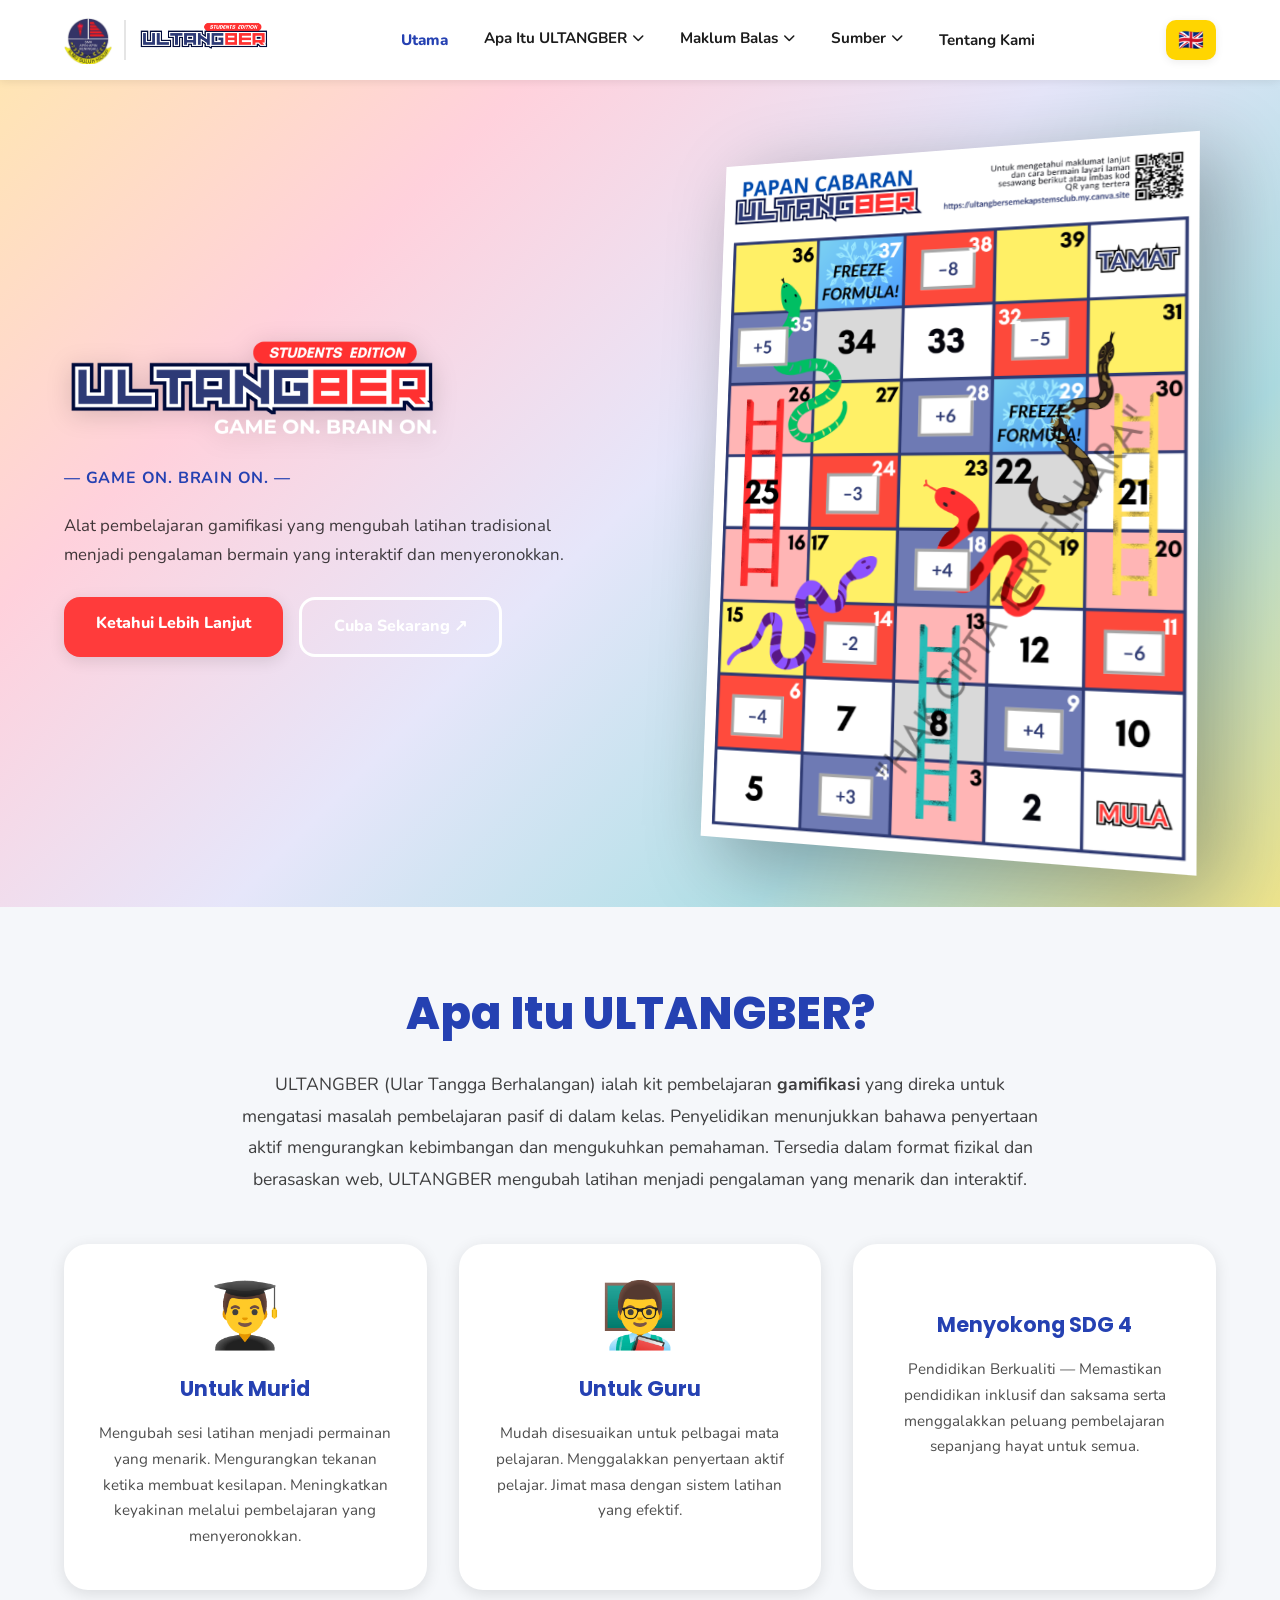
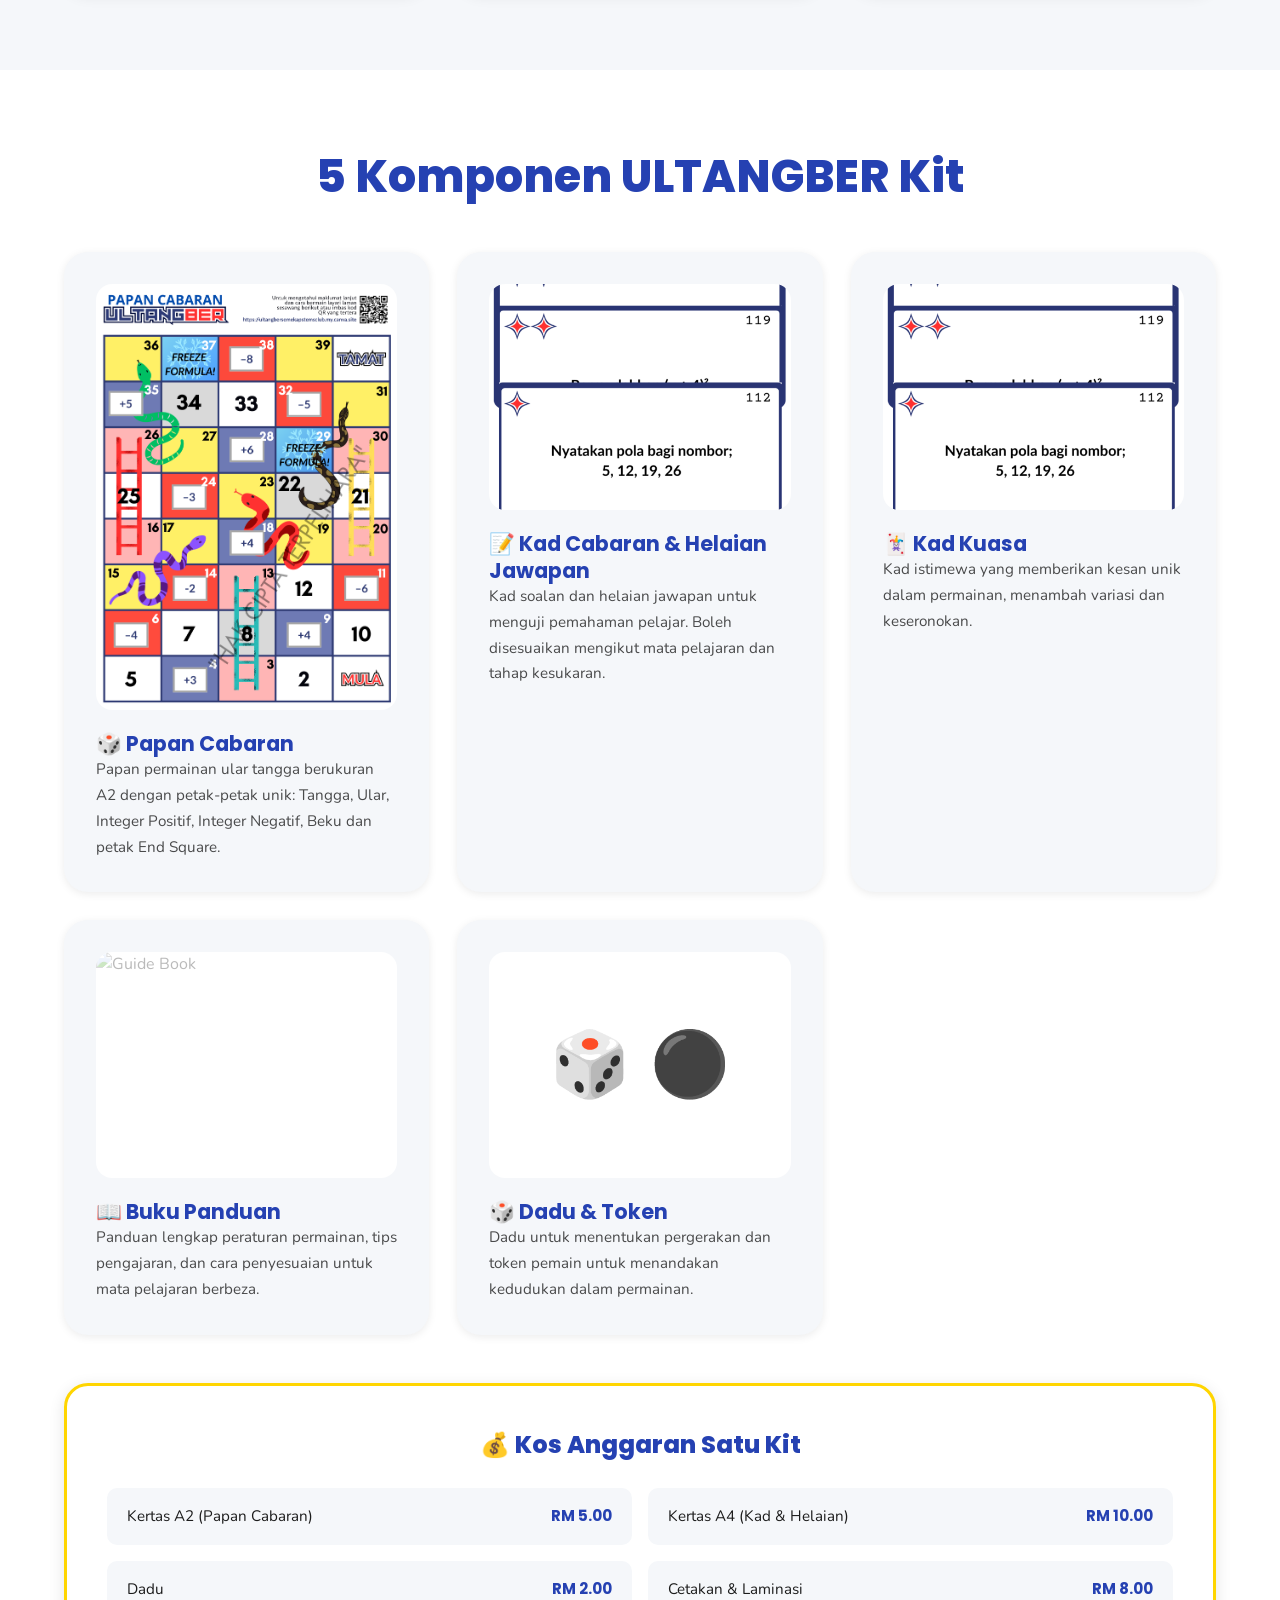
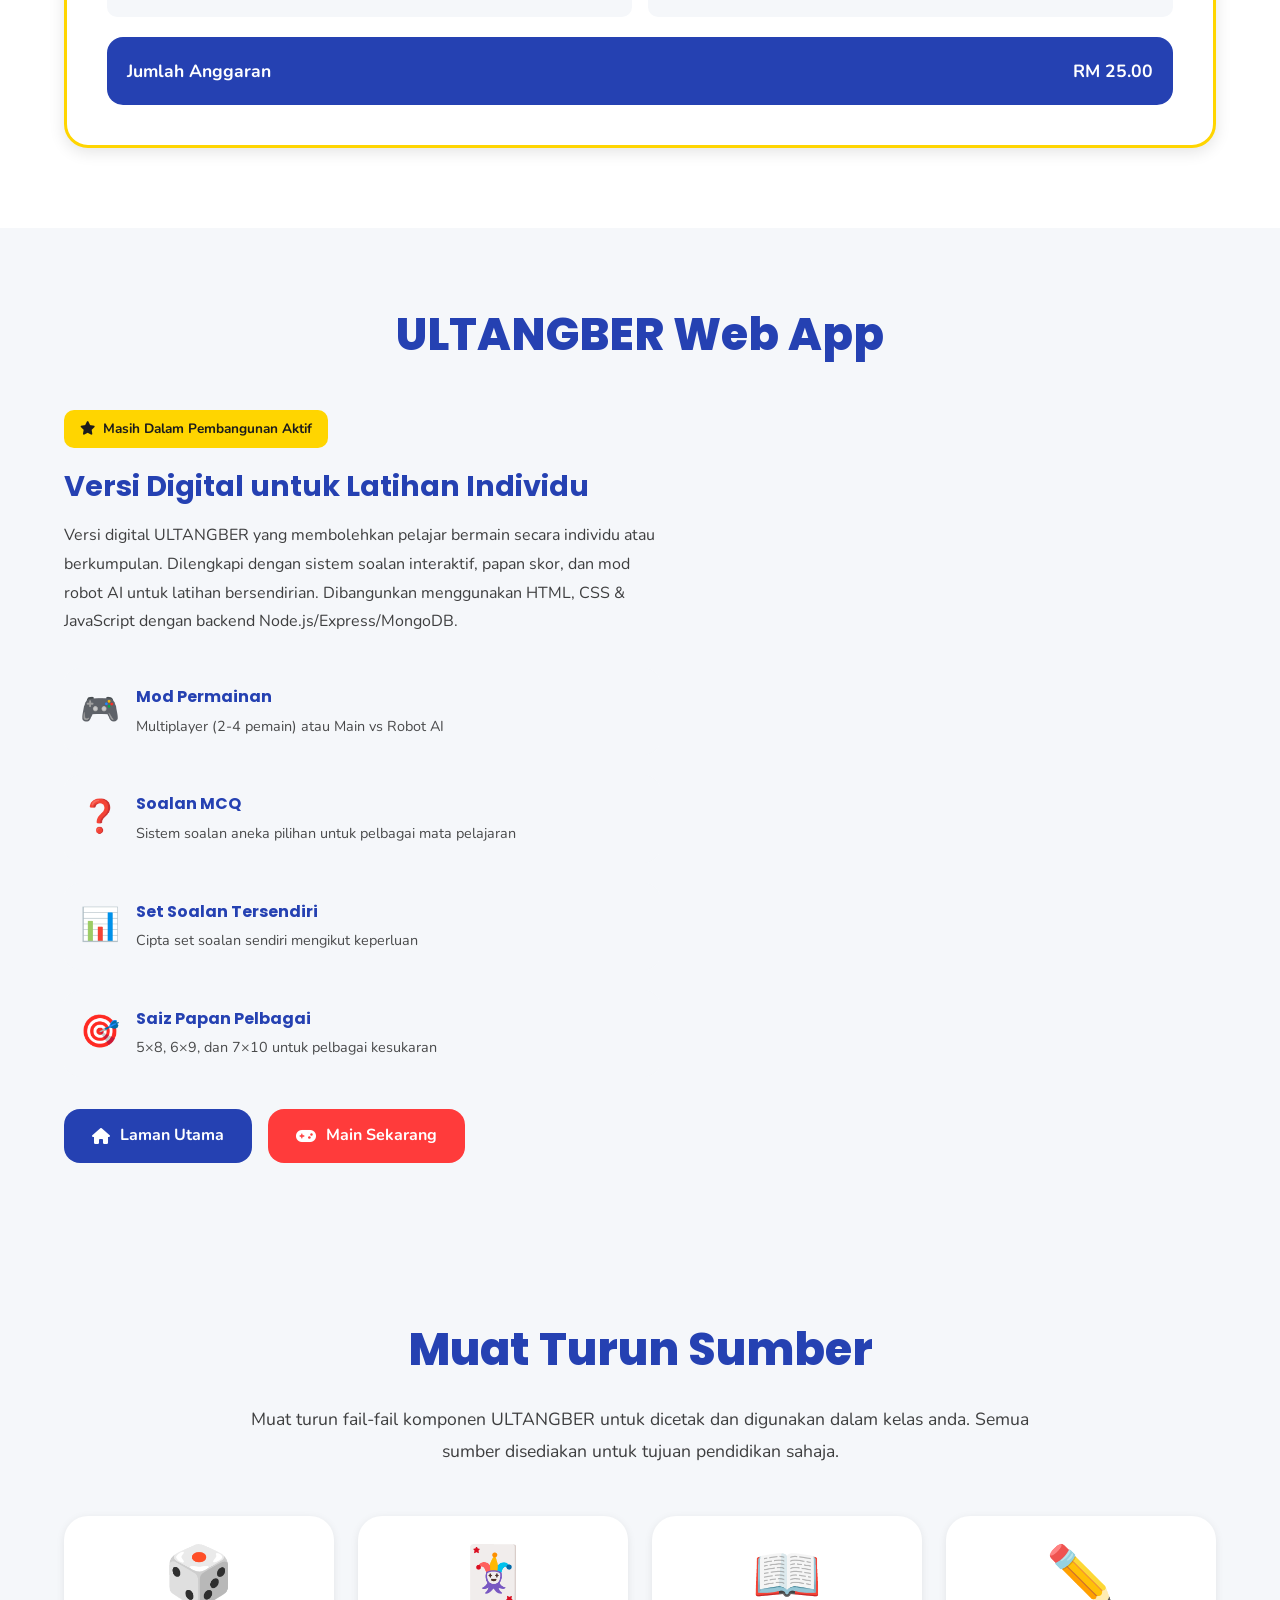
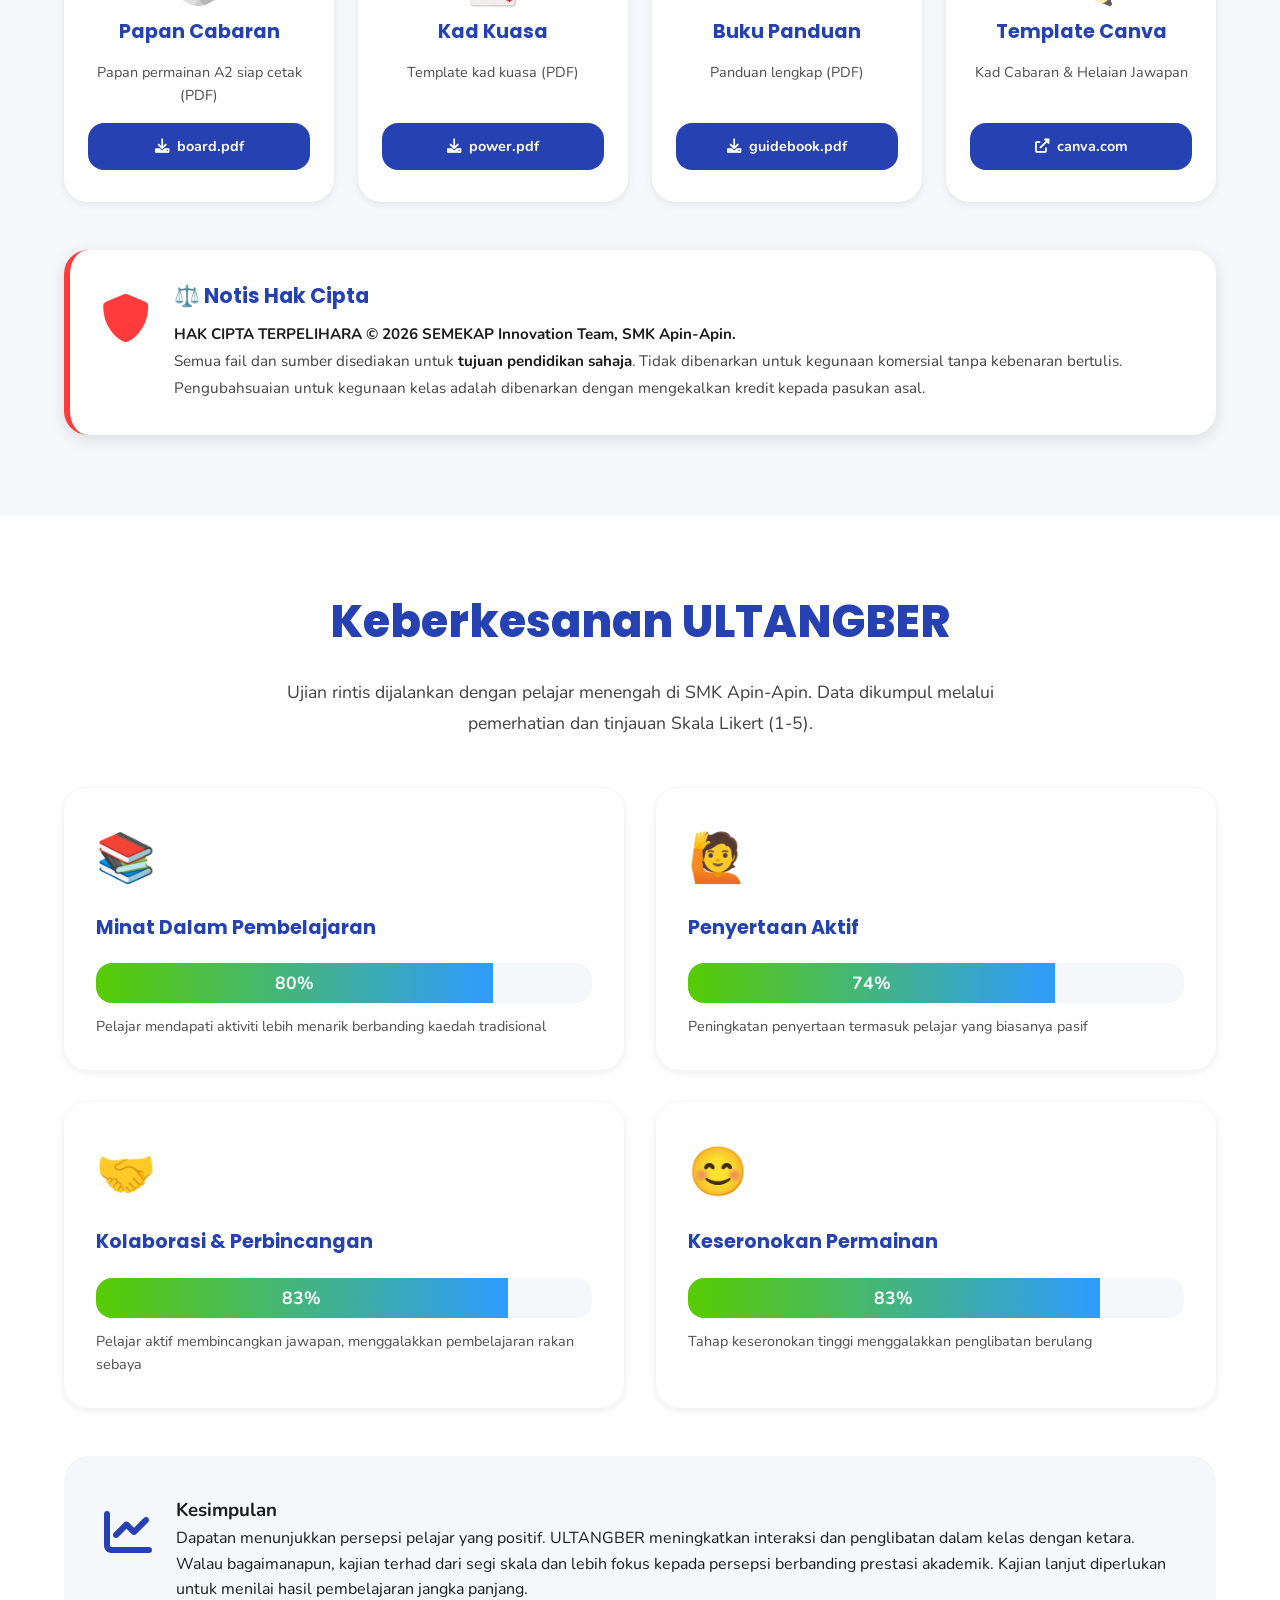
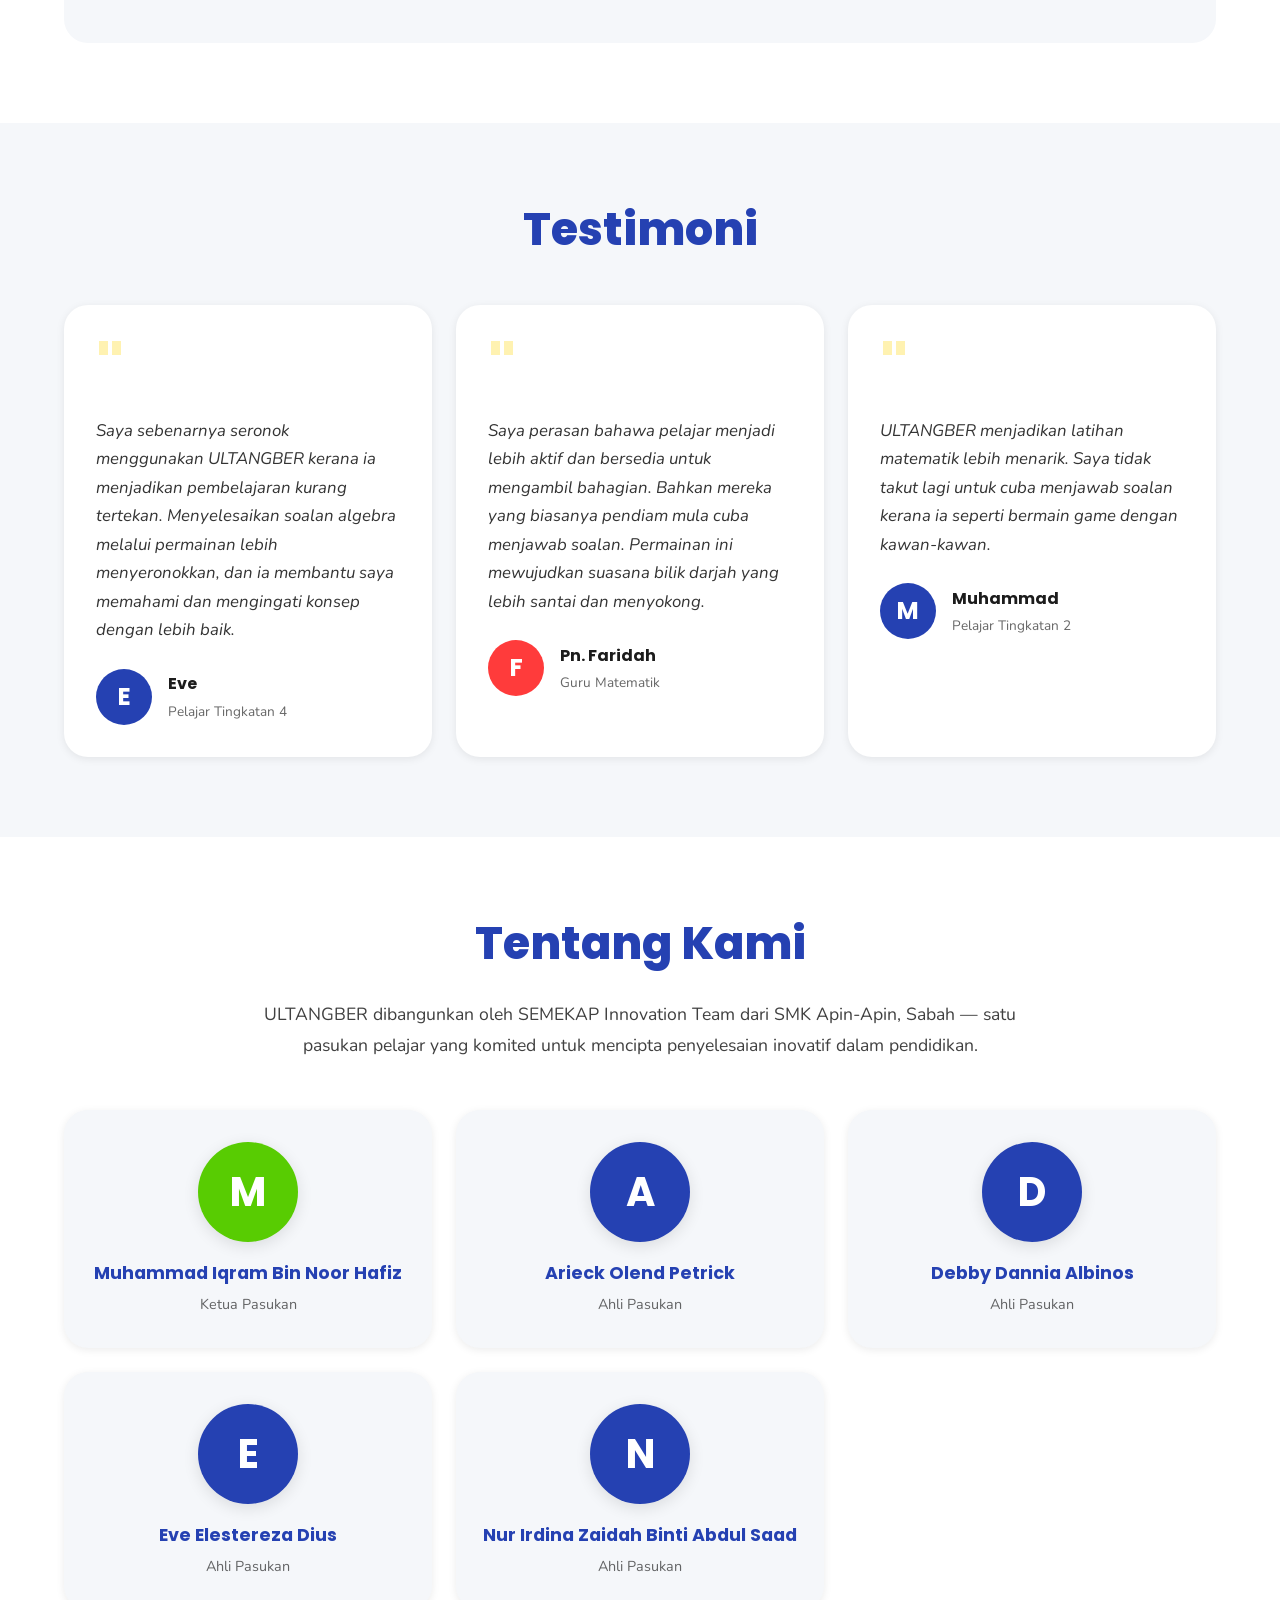
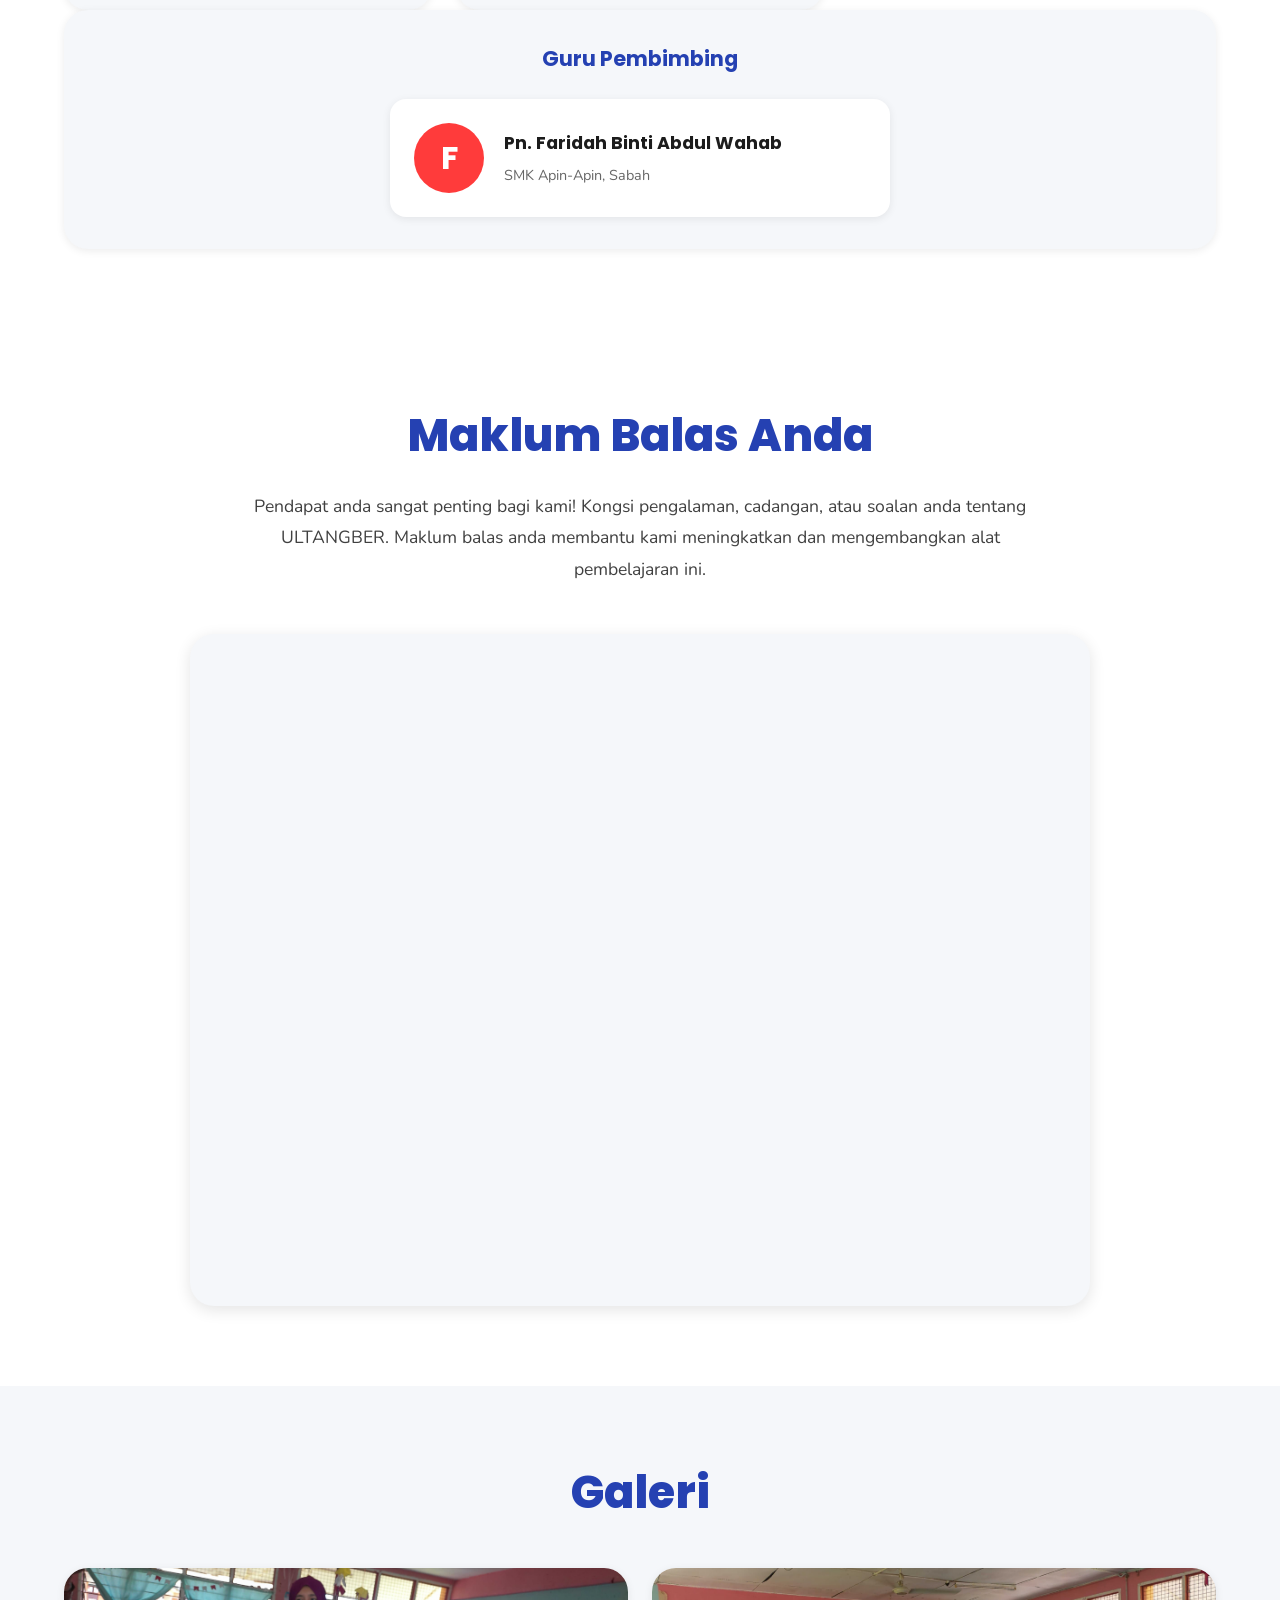
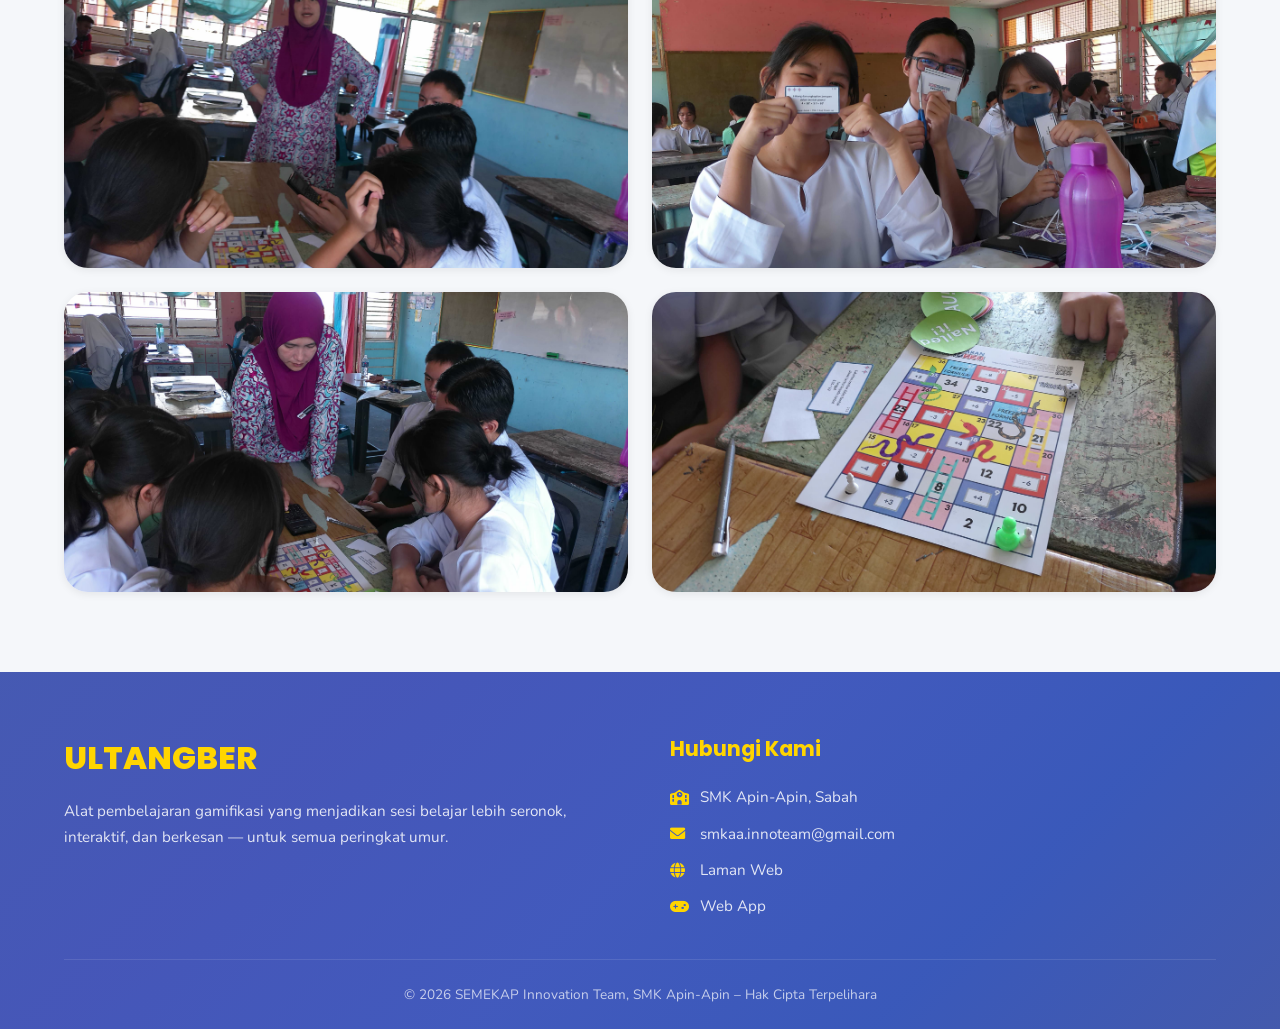
==== commit d533e9c2: "Add files via upload" ====
--- a/index.html
+++ b/index.html
@@ -3,7 +3,7 @@
 <head>
     <meta charset="UTF-8">
     <meta name="viewport" content="width=device-width, initial-scale=1.0">
-    <title>ULTANGBER – Belajar Sambil Bermain</title>
+    <title>ULTANGBER – Game On. Brain On.</title>
     <link rel="stylesheet" href="https://cdnjs.cloudflare.com/ajax/libs/font-awesome/6.0.0/css/all.min.css">
     <link href="https://fonts.googleapis.com/css2?family=Nunito:wght@400;600;700;800;900&family=Poppins:wght@400;500;600;700;800;900&family=DM+Sans:wght@400;500;700&display=swap" rel="stylesheet">
     <link rel="stylesheet" href="style.css">
@@ -28,7 +28,6 @@
                 <li data-lang-show="ms"><a href="#hero">Utama</a></li>
                 <li data-lang-show="en"><a href="#hero">Home</a></li>
                 
-                <!-- Dropdown: What is ULTANGBER -->
                 <li class="nav-dropdown">
                     <button class="nav-dropdown-btn" data-lang-show="ms">
                         Apa Itu ULTANGBER <i class="fas fa-chevron-down"></i>
@@ -46,7 +45,6 @@
                     </ul>
                 </li>
                 
-                <!-- Dropdown: Feedbacks -->
                 <li class="nav-dropdown">
                     <button class="nav-dropdown-btn" data-lang-show="ms">
                         Maklum Balas <i class="fas fa-chevron-down"></i>
@@ -56,7 +54,7 @@
                     </button>
                     <ul class="nav-dropdown-menu">
                         <li data-lang-show="ms"><a href="#keberkesanan">Keberkesanan</a></li>
-                        <li data-lang-show="en"><a href="#keberkesanan">Results</a></li>
+                        <li data-lang-show="en"><a href="#keberkesanan">Effectiveness</a></li>
                         <li data-lang-show="ms"><a href="#testimoni">Testimoni</a></li>
                         <li data-lang-show="en"><a href="#testimoni">Testimonials</a></li>
                         <li data-lang-show="ms"><a href="#maklum-balas">Maklum Balas</a></li>
@@ -64,7 +62,6 @@
                     </ul>
                 </li>
                 
-                <!-- Dropdown: Resources -->
                 <li class="nav-dropdown">
                     <button class="nav-dropdown-btn" data-lang-show="ms">
                         Sumber <i class="fas fa-chevron-down"></i>
@@ -74,7 +71,7 @@
                     </button>
                     <ul class="nav-dropdown-menu">
                         <li data-lang-show="ms"><a href="#muat-turun">Muat Turun</a></li>
-                     <li data-lang-show="en"><a href="#muat-turun">Download</a></li>
+                        <li data-lang-show="en"><a href="#muat-turun">Download</a></li>
                         <li data-lang-show="ms"><a href="#galeri">Galeri</a></li>
                         <li data-lang-show="en"><a href="#galeri">Gallery</a></li>
                     </ul>
@@ -96,7 +93,7 @@
     </div>
 </header>
 
-<!-- HERO - HORIZONTAL LAYOUT -->
+<!-- HERO -->
 <section id="hero">
     <div class="hero-gradient-bg"></div>
     
@@ -133,7 +130,7 @@
     </div>
 </section>
 
-<!-- PENGENALAN -->
+<!-- APA ITU ULTANGBER -->
 <section id="pengenalan">
     <div class="container">
         <h2 class="section-heading">
@@ -188,18 +185,18 @@
         </div>
     </div>
 </section>
-    
-<!-- KOMPONEN -->
+
+<!-- KOMPONEN - 5 COMPONENTS -->
 <section id="komponen">
     <div class="container">
         <h2 class="section-heading">
-            <span data-lang-show="ms">Komponen ULTANGBER Kit</span>
-            <span data-lang-show="en">ULTANGBER Kit Components</span>
+            <span data-lang-show="ms">5 Komponen ULTANGBER Kit</span>
+            <span data-lang-show="en">5 ULTANGBER Kit Components</span>
         </h2>
         
-        <div class="komponen-grid">
+        <div class="komponen-grid-5">
             <div class="komponen-card reveal">
-                <div class="komp-visual">
+                <div class="komp-visual komp-board">
                     <img src="assets/papan.png" alt="Challenge Board" 
                          onerror="this.style.opacity='0.3'">
                 </div>
@@ -208,8 +205,23 @@
                         <span data-lang-show="ms">🎲 Papan Cabaran</span>
                         <span data-lang-show="en">🎲 Challenge Board</span>
                     </h3>
-                    <p class="komp-desc" data-lang-show="ms">Papan permainan ular tangga berukuran A4 dengan petak-petak unik: Tangga, Ular, Integer Positif, Integer Negatif, Beku dan petak End Square.</p>
-                    <p class="komp-desc" data-lang-show="en">A4-sized snakes and ladders game board with unique squares: Ladder, Snake, Positive Integer, Negative Integer, Freeze, and End Square.</p>
+                    <p class="komp-desc" data-lang-show="ms">Papan permainan ular tangga berukuran A2 dengan petak-petak unik: Tangga, Ular, Integer Positif, Integer Negatif, Beku dan petak End Square.</p>
+                    <p class="komp-desc" data-lang-show="en">A2-sized snakes and ladders game board with unique squares: Ladder, Snake, Positive Integer, Negative Integer, Freeze, and End Square.</p>
+                </div>
+            </div>
+
+            <div class="komponen-card reveal">
+                <div class="komp-visual">
+                    <img src="assets/kad.png" alt="Challenge Cards" 
+                         onerror="this.style.opacity='0.3'">
+                </div>
+                <div class="komp-info">
+                    <h3 class="komp-title">
+                        <span data-lang-show="ms">📝 Kad Cabaran & Helaian Jawapan</span>
+                        <span data-lang-show="en">📝 Challenge Cards & Answer Sheets</span>
+                    </h3>
+                    <p class="komp-desc" data-lang-show="ms">Kad soalan dan helaian jawapan untuk menguji pemahaman pelajar. Boleh disesuaikan mengikut mata pelajaran dan tahap kesukaran.</p>
+                    <p class="komp-desc" data-lang-show="en">Question cards and answer sheets to test student comprehension. Customizable according to subject and difficulty level.</p>
                 </div>
             </div>
 
@@ -223,8 +235,8 @@
                         <span data-lang-show="ms">🃏 Kad Kuasa</span>
                         <span data-lang-show="en">🃏 Power Cards</span>
                     </h3>
-                    <p class="komp-desc" data-lang-show="ms">Kad soalan untuk menguji pemahaman pelajar. Disesuaikan mengikut mata pelajaran dan tahap kesukaran yang diperlukan.</p>
-                    <p class="komp-desc" data-lang-show="en">Question cards to test student comprehension. Customized according to subject and required difficulty level.</p>
+                    <p class="komp-desc" data-lang-show="ms">Kad istimewa yang memberikan kesan unik dalam permainan, menambah variasi dan keseronokan.</p>
+                    <p class="komp-desc" data-lang-show="en">Special cards that provide unique effects in the game, adding variation and excitement.</p>
                 </div>
             </div>
 
@@ -242,55 +254,146 @@
                     <p class="komp-desc" data-lang-show="en">Complete guide with game rules, teaching tips, and customization methods for different subjects.</p>
                 </div>
             </div>
-        </div>
-    </div>
-</section>
-
-<!-- WEB APP -->
+
+            <div class="komponen-card reveal">
+                <div class="komp-visual">
+                    <div class="dice-tokens-visual">
+                        <span class="dice-icon">🎲</span>
+                        <span class="token-icon">⚫</span>
+                    </div>
+                </div>
+                <div class="komp-info">
+                    <h3 class="komp-title">
+                        <span data-lang-show="ms">🎲 Dadu & Token</span>
+                        <span data-lang-show="en">🎲 Dice & Tokens</span>
+                    </h3>
+                    <p class="komp-desc" data-lang-show="ms">Dadu untuk menentukan pergerakan dan token pemain untuk menandakan kedudukan dalam permainan.</p>
+                    <p class="komp-desc" data-lang-show="en">Dice to determine movement and player tokens to mark positions in the game.</p>
+                </div>
+            </div>
+        </div>
+
+        <!-- Cost Breakdown -->
+        <div class="cost-info reveal">
+            <h3 class="cost-title">
+                <span data-lang-show="ms">💰 Kos Anggaran Satu Kit</span>
+                <span data-lang-show="en">💰 Estimated Cost Per Kit</span>
+            </h3>
+            <div class="cost-grid">
+                <div class="cost-item">
+                    <span data-lang-show="ms">Kertas A2 (Papan Cabaran)</span>
+                    <span data-lang-show="en">A2 Paper (Challenge Board)</span>
+                    <strong>RM 5.00</strong>
+                </div>
+                <div class="cost-item">
+                    <span data-lang-show="ms">Kertas A4 (Kad & Helaian)</span>
+                    <span data-lang-show="en">A4 Paper (Cards & Sheets)</span>
+                    <strong>RM 10.00</strong>
+                </div>
+                <div class="cost-item">
+                    <span data-lang-show="ms">Dadu</span>
+                    <span data-lang-show="en">Dice</span>
+                    <strong>RM 2.00</strong>
+                </div>
+                <div class="cost-item">
+                    <span data-lang-show="ms">Cetakan & Laminasi</span>
+                    <span data-lang-show="en">Printing & Laminating</span>
+                    <strong>RM 8.00</strong>
+                </div>
+            </div>
+            <div class="cost-total">
+                <span data-lang-show="ms">Jumlah Anggaran</span>
+                <span data-lang-show="en">Total Estimated</span>
+                <strong>RM 25.00</strong>
+            </div>
+        </div>
+    </div>
+</section>
+
+<!-- WEB APP - UPDATED & CREATIVE -->
 <section id="webapp">
     <div class="container">
-        <div class="webapp-layout">
-            <div class="webapp-left reveal">
-                <h2 class="section-heading" style="text-align: left; margin-bottom: 32px;">
-                    <span data-lang-show="ms">ULTANGBER Web App</span>
-                    <span data-lang-show="en">ULTANGBER Web App</span>
-                </h2>
-                
-                <p class="body-text" data-lang-show="ms">Versi digital ULTANGBER yang membolehkan pelajar bermain secara individu atau berkumpulan. Dilengkapi dengan sistem soalan interaktif, papan skor, dan mod robot AI untuk latihan bersendirian.</p>
-                <p class="body-text" data-lang-show="en">A digital version of ULTANGBER that allows students to play individually or in groups. Features interactive question system, scoreboard, and AI robot mode for solo practice.</p>
-                
-                <ul class="feature-list">
-                    <li>
-                        <span class="feature-num">01</span> 
-                        <span data-lang-show="ms"><strong>Mod Permainan</strong> — Multiplayer (2-4 pemain) atau Main vs Robot AI</span>
-                        <span data-lang-show="en"><strong>Game Modes</strong> — Multiplayer (2-4 players) or Play vs AI Robot</span>
-                    </li>
-                    <li>
-                        <span class="feature-num">02</span> 
-                        <span data-lang-show="ms"><strong>Soalan Interaktif</strong> — Sistem MCQ untuk pelbagai mata pelajaran</span>
-                        <span data-lang-show="en"><strong>Interactive Questions</strong> — MCQ system for various subjects</span>
-                    </li>
-                    <li>
-                        <span class="feature-num">03</span> 
-                        <span data-lang-show="ms"><strong>Progres Tracking</strong> — Skor, statistik, dan sejarah permainan</span>
-                        <span data-lang-show="en"><strong>Progress Tracking</strong> — Scores, statistics, and game history</span>
-                    </li>
-                </ul>
-                
-                <div class="webapp-actions">
-                    <a href="https://play-ultangber.vercel.app" target="_blank" class="btn-primary">
-                        <span data-lang-show="ms">Main Sekarang ↗</span>
-                        <span data-lang-show="en">Play Now ↗</span>
+        <h2 class="section-heading">
+            <span data-lang-show="ms">ULTANGBER Web App</span>
+            <span data-lang-show="en">ULTANGBER Web App</span>
+        </h2>
+
+        <div class="webapp-showcase">
+            <div class="webapp-content reveal">
+                <div class="webapp-badge">
+                    <i class="fas fa-star"></i>
+                    <span data-lang-show="ms">Masih Dalam Pembangunan Aktif</span>
+                    <span data-lang-show="en">Still in Active Development</span>
+                </div>
+                
+                <h3 class="webapp-subtitle" data-lang-show="ms">Versi Digital untuk Latihan Individu</h3>
+                <h3 class="webapp-subtitle" data-lang-show="en">Digital Version for Individual Practice</h3>
+                
+                <p class="webapp-desc" data-lang-show="ms">Versi digital ULTANGBER yang membolehkan pelajar bermain secara individu atau berkumpulan. Dilengkapi dengan sistem soalan interaktif, papan skor, dan mod robot AI untuk latihan bersendirian. Dibangunkan menggunakan HTML, CSS & JavaScript dengan backend Node.js/Express/MongoDB.</p>
+                <p class="webapp-desc" data-lang-show="en">A digital version of ULTANGBER that allows students to play individually or in groups. Features interactive question system, scoreboard, and AI robot mode for solo practice. Built using HTML, CSS & JavaScript with Node.js/Express/MongoDB backend.</p>
+                
+                <div class="webapp-features">
+                    <div class="webapp-feature-item">
+                        <div class="feature-icon">🎮</div>
+                        <div class="feature-text">
+                            <strong data-lang-show="ms">Mod Permainan</strong>
+                            <strong data-lang-show="en">Game Modes</strong>
+                            <span data-lang-show="ms">Multiplayer (2-4 pemain) atau Main vs Robot AI</span>
+                            <span data-lang-show="en">Multiplayer (2-4 players) or Play vs AI Robot</span>
+                        </div>
+                    </div>
+                    
+                    <div class="webapp-feature-item">
+                        <div class="feature-icon">❓</div>
+                        <div class="feature-text">
+                            <strong data-lang-show="ms">Soalan MCQ</strong>
+                            <strong data-lang-show="en">MCQ Questions</strong>
+                            <span data-lang-show="ms">Sistem soalan aneka pilihan untuk pelbagai mata pelajaran</span>
+                            <span data-lang-show="en">Multiple choice question system for various subjects</span>
+                        </div>
+                    </div>
+                    
+                    <div class="webapp-feature-item">
+                        <div class="feature-icon">📊</div>
+                        <div class="feature-text">
+                            <strong data-lang-show="ms">Set Soalan Tersendiri</strong>
+                            <strong data-lang-show="en">Custom Question Sets</strong>
+                            <span data-lang-show="ms">Cipta set soalan sendiri mengikut keperluan</span>
+                            <span data-lang-show="en">Create your own question sets as needed</span>
+                        </div>
+                    </div>
+                    
+                    <div class="webapp-feature-item">
+                        <div class="feature-icon">🎯</div>
+                        <div class="feature-text">
+                            <strong data-lang-show="ms">Saiz Papan Pelbagai</strong>
+                            <strong data-lang-show="en">Multiple Board Sizes</strong>
+                            <span data-lang-show="ms">5×8, 6×9, dan 7×10 untuk pelbagai kesukaran</span>
+                            <span data-lang-show="en">5×8, 6×9, and 7×10 for various difficulty levels</span>
+                        </div>
+                    </div>
+                </div>
+                
+                <div class="webapp-links">
+                    <a href="https://ultangber.onrender.com" target="_blank" class="webapp-link-btn landing">
+                        <i class="fas fa-home"></i>
+                        <span data-lang-show="ms">Laman Utama</span>
+                        <span data-lang-show="en">Landing Page</span>
                     </a>
-                </div>
-            </div>
-
-            <div class="webapp-right reveal">
-                <div class="webapp-mockup">
-                    <img src="assets/webapp.png" alt="ULTANGBER Web App" 
+                    <a href="https://play-ultangber.vercel.app" target="_blank" class="webapp-link-btn play">
+                        <i class="fas fa-gamepad"></i>
+                        <span data-lang-show="ms">Main Sekarang</span>
+                        <span data-lang-show="en">Play Now</span>
+                    </a>
+                </div>
+            </div>
+
+            <div class="webapp-mockup reveal">
+                <div class="mockup-device">
+                    <img src="assets/webapp.png" alt="ULTANGBER Web App Dashboard" 
                          onerror="this.style.display='none'">
-                    <a href="https://play-ultangber.vercel.app" target="_blank" class="mockup-play-btn">
-                        <i class="fas fa-play"></i>
+                    <a href="https://play-ultangber.vercel.app" target="_blank" class="mockup-play-overlay">
+                        <i class="fas fa-play-circle"></i>
                     </a>
                 </div>
             </div>
@@ -322,14 +425,11 @@
                     <span data-lang-show="ms">Papan Cabaran</span>
                     <span data-lang-show="en">Challenge Board</span>
                 </h3>
-                <p class="dl-desc" data-lang-show="ms">Papan permainan A4 siap cetak dengan semua petak khas.</p>
-                <p class="dl-desc" data-lang-show="en">A4 game board ready to print with all special squares.</p>
+                <p class="dl-desc" data-lang-show="ms">Papan permainan A2 siap cetak (PDF)</p>
+                <p class="dl-desc" data-lang-show="en">A2 game board ready to print (PDF)</p>
                 <a href="assets/board.pdf" download class="dl-btn">
-    <i class="fas fa-download"></i>
-    <span>board.pdf</span>
-                </a>
-                    <span data-lang-show="ms">Muat Turun PDF</span>
-                    <span data-lang-show="en">Download PDF</span>
+                    <i class="fas fa-download"></i>
+                    <span>board.pdf</span>
                 </a>
             </div>
 
@@ -339,14 +439,11 @@
                     <span data-lang-show="ms">Kad Kuasa</span>
                     <span data-lang-show="en">Power Cards</span>
                 </h3>
-                <p class="dl-desc" data-lang-show="ms">Template kad soalan yang boleh disesuaikan.</p>
-                <p class="dl-desc" data-lang-show="en">Customizable question card templates.</p>
+                <p class="dl-desc" data-lang-show="ms">Template kad kuasa (PDF)</p>
+                <p class="dl-desc" data-lang-show="en">Power cards templates (PDF)</p>
                 <a href="assets/power.pdf" download class="dl-btn">
-    <i class="fas fa-download"></i>
-    <span>power.pdf</span>
-                </a>
-                    <span data-lang-show="ms">Muat Turun PDF</span>
-                    <span data-lang-show="en">Download PDF</span>
+                    <i class="fas fa-download"></i>
+                    <span>power.pdf</span>
                 </a>
             </div>
 
@@ -356,31 +453,25 @@
                     <span data-lang-show="ms">Buku Panduan</span>
                     <span data-lang-show="en">Guide Book</span>
                 </h3>
-                <p class="dl-desc" data-lang-show="ms">Panduan lengkap peraturan dan cara penggunaan.</p>
-                <p class="dl-desc" data-lang-show="en">Complete guide with rules and usage instructions.</p>
-<a href="assets/guidebook.pdf" download class="dl-btn">
-    <i class="fas fa-download"></i>
-    <span>guidebook.pdf</span>
-</a>
-                    <span data-lang-show="ms">Muat Turun PDF</span>
-                    <span data-lang-show="en">Download PDF</span>
+                <p class="dl-desc" data-lang-show="ms">Panduan lengkap (PDF)</p>
+                <p class="dl-desc" data-lang-show="en">Complete guide (PDF)</p>
+                <a href="assets/guidebook.pdf" download class="dl-btn">
+                    <i class="fas fa-download"></i>
+                    <span>guidebook.pdf</span>
                 </a>
             </div>
 
             <div class="dl-card reveal">
                 <div class="dl-icon">✏️</div>
                 <h3 class="dl-title">
-                    <span data-lang-show="ms">Kad Cabaran & Jawapan</span>
-                    <span data-lang-show="en">Challenge & Answer Cards</span>
-                </h3>
-                <p class="dl-desc" data-lang-show="ms">Template kad cabaran dan helaian jawapan (Canva).</p>
-                <p class="dl-desc" data-lang-show="en">Challenge card and answer sheet templates (Canva).</p>
+                    <span data-lang-show="ms">Template Canva</span>
+                    <span data-lang-show="en">Canva Templates</span>
+                </h3>
+                <p class="dl-desc" data-lang-show="ms">Kad Cabaran & Helaian Jawapan</p>
+                <p class="dl-desc" data-lang-show="en">Challenge Cards & Answer Sheets</p>
                 <a href="https://canva.com" target="_blank" class="dl-btn canva-btn">
-    <i class="fas fa-external-link-alt"></i>
-    <span>canva.com</span>
-</a>
-                    <span data-lang-show="ms">Buka di Canva</span>
-                    <span data-lang-show="en">Open in Canva</span>
+                    <i class="fas fa-external-link-alt"></i>
+                    <span>canva.com</span>
                 </a>
             </div>
         </div>
@@ -403,43 +494,6 @@
                     <strong>ALL RIGHTS RESERVED © 2026 SEMEKAP Innovation Team, SMK Apin-Apin.</strong><br>
                     All files and resources are provided for <strong>educational purposes only</strong>. Commercial use is not permitted without written permission. Modifications for classroom use are allowed while maintaining credit to the original team.
                 </p>
-            </div>
-        </div>
-
-        <!-- Download Tips -->
-        <div class="dl-tips reveal">
-            <h4>
-                <span data-lang-show="ms">💡 Tips Penggunaan</span>
-                <span data-lang-show="en">💡 Usage Tips</span>
-            </h4>
-            <div class="dl-tips-list">
-                <div class="dl-tip-item">
-                    <i class="fas fa-print"></i>
-                    <div>
-                        <strong data-lang-show="ms">Cetak Berkualiti</strong>
-                        <strong data-lang-show="en">Quality Printing</strong>
-                        <p data-lang-show="ms">Gunakan kertas tebal (160-200gsm) untuk ketahanan lebih baik.</p>
-                        <p data-lang-show="en">Use thick paper (160-200gsm) for better durability.</p>
-                    </div>
-                </div>
-                <div class="dl-tip-item">
-                    <i class="fas fa-cut"></i>
-                    <div>
-                        <strong data-lang-show="ms">Laminasi Disyorkan</strong>
-                        <strong data-lang-show="en">Lamination Recommended</strong>
-                        <p data-lang-show="ms">Laminatkan komponen untuk penggunaan jangka panjang.</p>
-                        <p data-lang-show="en">Laminate components for long-term use.</p>
-                    </div>
-                </div>
-                <div class="dl-tip-item">
-                    <i class="fas fa-palette"></i>
-                    <div>
-                        <strong data-lang-show="ms">Penyesuaian Dialu-alukan</strong>
-                        <strong data-lang-show="en">Customization Welcome</strong>
-                        <p data-lang-show="ms">Sesuaikan kad soalan mengikut mata pelajaran anda.</p>
-                        <p data-lang-show="en">Customize question cards according to your subject.</p>
-                    </div>
-                </div>
             </div>
         </div>
     </div>
@@ -455,55 +509,79 @@
         
         <p class="section-intro reveal">
             <span data-lang-show="ms">
-                Data daripada ujian rintis dengan 50 pelajar menunjukkan peningkatan ketara dalam penyertaan dan prestasi pembelajaran.
+                Ujian rintis dijalankan dengan pelajar menengah di SMK Apin-Apin. Data dikumpul melalui pemerhatian dan tinjauan Skala Likert (1-5).
             </span>
             <span data-lang-show="en">
-                Data from pilot testing with 50 students shows significant improvements in participation and learning performance.
+                Pilot testing was conducted with secondary students at SMK Apin-Apin. Data collected through observation and Likert Scale survey (1-5).
             </span>
         </p>
 
-        <div class="stats-grid">
-            <div class="stat-block reveal">
-                <div class="stat-val">92%</div>
-                <div class="stat-label">
-                    <span data-lang-show="ms">Penglibatan Aktif Pelajar</span>
-                    <span data-lang-show="en">Active Student Engagement</span>
-                </div>
-            </div>
-            
-            <div class="stat-block reveal">
-                <div class="stat-val">+25%</div>
-                <div class="stat-label">
-                    <span data-lang-show="ms">Peningkatan Markah Ujian</span>
-                    <span data-lang-show="en">Test Score Improvement</span>
-                </div>
-            </div>
-            
-            <div class="stat-block reveal">
-                <div class="stat-val">88%</div>
-                <div class="stat-label">
-                    <span data-lang-show="ms">Pelajar Lebih Yakin</span>
-                    <span data-lang-show="en">Students Feel More Confident</span>
-                </div>
-            </div>
-            
-            <div class="stat-block reveal">
-                <div class="stat-val">95%</div>
-                <div class="stat-label">
-                    <span data-lang-show="ms">Guru Mengesyorkan</span>
-                    <span data-lang-show="en">Teachers Recommend</span>
-                </div>
-            </div>
-        </div>
-
-        <div class="keberk-note reveal">
-            <div class="keberk-icon">📊</div>
-            <div class="keberk-text">
+        <div class="effectiveness-results">
+            <div class="result-card reveal">
+                <div class="result-icon">📚</div>
+                <h3 class="result-title">
+                    <span data-lang-show="ms">Minat Dalam Pembelajaran</span>
+                    <span data-lang-show="en">Interest in Learning</span>
+                </h3>
+                <div class="result-bar">
+                    <div class="result-bar-fill" style="width: 80%;">80%</div>
+                </div>
+                <p class="result-note" data-lang-show="ms">Pelajar mendapati aktiviti lebih menarik berbanding kaedah tradisional</p>
+                <p class="result-note" data-lang-show="en">Students found the activity more engaging than traditional methods</p>
+            </div>
+
+            <div class="result-card reveal">
+                <div class="result-icon">🙋</div>
+                <h3 class="result-title">
+                    <span data-lang-show="ms">Penyertaan Aktif</span>
+                    <span data-lang-show="en">Active Participation</span>
+                </h3>
+                <div class="result-bar">
+                    <div class="result-bar-fill" style="width: 74%;">74%</div>
+                </div>
+                <p class="result-note" data-lang-show="ms">Peningkatan penyertaan termasuk pelajar yang biasanya pasif</p>
+                <p class="result-note" data-lang-show="en">Increased participation including typically passive students</p>
+            </div>
+
+            <div class="result-card reveal">
+                <div class="result-icon">🤝</div>
+                <h3 class="result-title">
+                    <span data-lang-show="ms">Kolaborasi & Perbincangan</span>
+                    <span data-lang-show="en">Collaboration & Discussion</span>
+                </h3>
+                <div class="result-bar">
+                    <div class="result-bar-fill" style="width: 83%;">83%</div>
+                </div>
+                <p class="result-note" data-lang-show="ms">Pelajar aktif membincangkan jawapan, menggalakkan pembelajaran rakan sebaya</p>
+                <p class="result-note" data-lang-show="en">Students actively discussed answers, promoting peer learning</p>
+            </div>
+
+            <div class="result-card reveal">
+                <div class="result-icon">😊</div>
+                <h3 class="result-title">
+                    <span data-lang-show="ms">Keseronokan Permainan</span>
+                    <span data-lang-show="en">Game Enjoyment</span>
+                </h3>
+                <div class="result-bar">
+                    <div class="result-bar-fill" style="width: 83%;">83%</div>
+                </div>
+                <p class="result-note" data-lang-show="ms">Tahap keseronokan tinggi menggalakkan penglibatan berulang</p>
+                <p class="result-note" data-lang-show="en">High enjoyment levels encouraged repeated engagement</p>
+            </div>
+        </div>
+
+        <div class="effectiveness-summary reveal">
+            <div class="summary-icon">
+                <i class="fas fa-chart-line"></i>
+            </div>
+            <div class="summary-content">
+                <h3 data-lang-show="ms">Kesimpulan</h3>
+                <h3 data-lang-show="en">Conclusion</h3>
                 <p data-lang-show="ms">
-                    <strong>Metodologi:</strong> Kajian melibatkan 50 pelajar tingkatan 2 dalam tempoh 4 minggu. Data dikumpul melalui pra-ujian dan pasca-ujian, pemerhatian kelas, dan tinjauan maklum balas.
+                    Dapatan menunjukkan persepsi pelajar yang positif. ULTANGBER meningkatkan interaksi dan penglibatan dalam kelas dengan ketara. Walau bagaimanapun, kajian terhad dari segi skala dan lebih fokus kepada persepsi berbanding prestasi akademik. Kajian lanjut diperlukan untuk menilai hasil pembelajaran jangka panjang.
                 </p>
                 <p data-lang-show="en">
-                    <strong>Methodology:</strong> Study involved 50 Form 2 students over 4 weeks. Data collected through pre-test and post-test, classroom observations, and feedback surveys.
+                    Findings indicate positive student perceptions. ULTANGBER significantly improved classroom interaction and engagement. However, the trial was limited in scale and focused more on perception rather than academic performance. Further studies are needed to evaluate long-term learning outcomes.
                 </p>
             </div>
         </div>
@@ -519,48 +597,48 @@
         </h2>
         
         <div class="testimoni-grid-mobile">
-    <div class="testimoni-card reveal">
-        <div class="testi-quote">"</div>
-        <p class="testi-text" data-lang-show="ms">Saya sebenarnya seronok menggunakan ULTANGBER kerana ia menjadikan pembelajaran kurang tertekan. Menyelesaikan soalan algebra melalui permainan lebih menyeronokkan, dan ia membantu saya memahami dan mengingati konsep dengan lebih baik.</p>
-        <p class="testi-text" data-lang-show="en">I actually enjoyed using ULTANGBER because it makes learning feel less stressful. Solving algebra questions through a game is more fun, and it helps me understand and remember the concepts better.</p>
-        <div class="testi-author">
-            <div class="testi-avatar">E</div>
-            <div class="testi-info">
-                <strong>Eve</strong>
-                <span data-lang-show="ms">Pelajar Tingkatan 4</span>
-                <span data-lang-show="en">Form 4 Student</span>
-            </div>
-        </div>
-    </div>
-
-    <div class="testimoni-card reveal">
-        <div class="testi-quote">"</div>
-        <p class="testi-text" data-lang-show="ms">Saya perasan bahawa pelajar menjadi lebih aktif dan bersedia untuk mengambil bahagian. Bahkan mereka yang biasanya pendiam mula cuba menjawab soalan. Permainan ini mewujudkan suasana bilik darjah yang lebih santai dan menyokong.</p>
-        <p class="testi-text" data-lang-show="en">I noticed that students became more active and willing to participate. Even those who are usually quiet started trying to answer questions. The game creates a more relaxed and supportive classroom atmosphere.</p>
-        <div class="testi-author">
-            <div class="testi-avatar teacher-avatar">F</div>
-            <div class="testi-info">
-                <strong>Pn. Faridah</strong>
-                <span data-lang-show="ms">Guru Matematik</span>
-                <span data-lang-show="en">Mathematics Teacher</span>
-            </div>
-        </div>
-    </div>
-
-    <div class="testimoni-card reveal">
-        <div class="testi-quote">"</div>
-        <p class="testi-text" data-lang-show="ms">ULTANGBER menjadikan latihan matematik lebih menarik. Saya tidak takut lagi untuk cuba menjawab soalan kerana ia seperti bermain game dengan kawan-kawan.</p>
-        <p class="testi-text" data-lang-show="en">ULTANGBER makes math practice more interesting. I'm no longer afraid to try answering questions because it's like playing games with friends.</p>
-        <div class="testi-author">
-            <div class="testi-avatar">M</div>
-            <div class="testi-info">
-                <strong>Muhammad</strong>
-                <span data-lang-show="ms">Pelajar Tingkatan 2</span>
-                <span data-lang-show="en">Form 2 Student</span>
-            </div>
-        </div>
-    </div>
-   </div>
+            <div class="testimoni-card reveal">
+                <div class="testi-quote">"</div>
+                <p class="testi-text" data-lang-show="ms">Saya sebenarnya seronok menggunakan ULTANGBER kerana ia menjadikan pembelajaran kurang tertekan. Menyelesaikan soalan algebra melalui permainan lebih menyeronokkan, dan ia membantu saya memahami dan mengingati konsep dengan lebih baik.</p>
+                <p class="testi-text" data-lang-show="en">I actually enjoyed using ULTANGBER because it makes learning feel less stressful. Solving algebra questions through a game is more fun, and it helps me understand and remember the concepts better.</p>
+                <div class="testi-author">
+                    <div class="testi-avatar">E</div>
+                    <div class="testi-info">
+                        <strong>Eve</strong>
+                        <span data-lang-show="ms">Pelajar Tingkatan 4</span>
+                        <span data-lang-show="en">Form 4 Student</span>
+                    </div>
+                </div>
+            </div>
+
+            <div class="testimoni-card reveal">
+                <div class="testi-quote">"</div>
+                <p class="testi-text" data-lang-show="ms">Saya perasan bahawa pelajar menjadi lebih aktif dan bersedia untuk mengambil bahagian. Bahkan mereka yang biasanya pendiam mula cuba menjawab soalan. Permainan ini mewujudkan suasana bilik darjah yang lebih santai dan menyokong.</p>
+                <p class="testi-text" data-lang-show="en">I noticed that students became more active and willing to participate. Even those who are usually quiet started trying to answer questions. The game creates a more relaxed and supportive classroom atmosphere.</p>
+                <div class="testi-author">
+                    <div class="testi-avatar teacher-avatar">F</div>
+                    <div class="testi-info">
+                        <strong>Pn. Faridah</strong>
+                        <span data-lang-show="ms">Guru Matematik</span>
+                        <span data-lang-show="en">Mathematics Teacher</span>
+                    </div>
+                </div>
+            </div>
+
+            <div class="testimoni-card reveal">
+                <div class="testi-quote">"</div>
+                <p class="testi-text" data-lang-show="ms">ULTANGBER menjadikan latihan matematik lebih menarik. Saya tidak takut lagi untuk cuba menjawab soalan kerana ia seperti bermain game dengan kawan-kawan.</p>
+                <p class="testi-text" data-lang-show="en">ULTANGBER makes math practice more interesting. I'm no longer afraid to try answering questions because it's like playing games with friends.</p>
+                <div class="testi-author">
+                    <div class="testi-avatar">M</div>
+                    <div class="testi-info">
+                        <strong>Muhammad</strong>
+                        <span data-lang-show="ms">Pelajar Tingkatan 2</span>
+                        <span data-lang-show="en">Form 2 Student</span>
+                    </div>
+                </div>
+            </div>
+        </div>
     </div>
 </section>
 
@@ -582,50 +660,50 @@
         </p>
 
         <div class="team-grid-mobile">
-    <div class="team-card reveal">
-        <div class="team-avatar leader-avatar">M</div>
-        <h3 class="team-name">Muhammad Iqram Bin Noor Hafiz</h3>
-        <p class="team-role">
-            <span data-lang-show="ms">Ketua Pasukan</span>
-            <span data-lang-show="en">Team Leader</span>
-        </p>
-    </div>
-
-    <div class="team-card reveal">
-        <div class="team-avatar">A</div>
-        <h3 class="team-name">Arieck Olend Petrick</h3>
-        <p class="team-role">
-            <span data-lang-show="ms">Ahli Pasukan</span>
-            <span data-lang-show="en">Team Member</span>
-        </p>
-    </div>
-
-    <div class="team-card reveal">
-        <div class="team-avatar">D</div>
-        <h3 class="team-name">Debby Dannia Albinos</h3>
-        <p class="team-role">
-            <span data-lang-show="ms">Ahli Pasukan</span>
-            <span data-lang-show="en">Team Member</span>
-        </p>
-    </div>
-
-    <div class="team-card reveal">
-        <div class="team-avatar">E</div>
-        <h3 class="team-name">Eve Elestereza Dius</h3>
-        <p class="team-role">
-            <span data-lang-show="ms">Ahli Pasukan</span>
-            <span data-lang-show="en">Team Member</span>
-        </p>
-    </div>
-
-    <div class="team-card reveal">
-        <div class="team-avatar">N</div>
-        <h3 class="team-name">Nur Irdina Zaidah Binti Abdul Saad</h3>
-        <p class="team-role">
-            <span data-lang-show="ms">Ahli Pasukan</span>
-            <span data-lang-show="en">Team Member</span>
-        </p>
-    </div>
+            <div class="team-card reveal">
+                <div class="team-avatar leader-avatar">M</div>
+                <h3 class="team-name">Muhammad Iqram Bin Noor Hafiz</h3>
+                <p class="team-role">
+                    <span data-lang-show="ms">Ketua Pasukan</span>
+                    <span data-lang-show="en">Team Leader</span>
+                </p>
+            </div>
+
+            <div class="team-card reveal">
+                <div class="team-avatar">A</div>
+                <h3 class="team-name">Arieck Olend Petrick</h3>
+                <p class="team-role">
+                    <span data-lang-show="ms">Ahli Pasukan</span>
+                    <span data-lang-show="en">Team Member</span>
+                </p>
+            </div>
+
+            <div class="team-card reveal">
+                <div class="team-avatar">D</div>
+                <h3 class="team-name">Debby Dannia Albinos</h3>
+                <p class="team-role">
+                    <span data-lang-show="ms">Ahli Pasukan</span>
+                    <span data-lang-show="en">Team Member</span>
+                </p>
+            </div>
+
+            <div class="team-card reveal">
+                <div class="team-avatar">E</div>
+                <h3 class="team-name">Eve Elestereza Dius</h3>
+                <p class="team-role">
+                    <span data-lang-show="ms">Ahli Pasukan</span>
+                    <span data-lang-show="en">Team Member</span>
+                </p>
+            </div>
+
+            <div class="team-card reveal">
+                <div class="team-avatar">N</div>
+                <h3 class="team-name">Nur Irdina Zaidah Binti Abdul Saad</h3>
+                <p class="team-role">
+                    <span data-lang-show="ms">Ahli Pasukan</span>
+                    <span data-lang-show="en">Team Member</span>
+                </p>
+            </div>
         </div>
 
         <div class="mentor-section reveal">
@@ -634,9 +712,7 @@
                 <span data-lang-show="en">Mentor Teacher</span>
             </h3>
             <div class="mentor-card">
-                <div class="mentor-avatar">
-                    <span>F</span>
-                </div>
+                <div class="mentor-avatar">F</div>
                 <div class="mentor-info">
                     <strong>Pn. Faridah Binti Abdul Wahab</strong>
                     <span>SMK Apin-Apin, Sabah</span>
@@ -679,8 +755,7 @@
     </div>
 </section>
 
-<!-- GALERI -->
-<section id="galeri">
+<!-- GALERI - NO CAPTIONS -->
 <section id="galeri">
     <div class="container">
         <h2 class="section-heading">
@@ -708,7 +783,7 @@
     </div>
 </section>
 
-<!-- FOOTER -->
+<!-- FOOTER - WITH GRADIENT -->
 <footer>
     <div class="footer-gradient-bg"></div>
     <div class="container">
@@ -743,8 +818,8 @@
         </div>
         <div class="copyright-bar">
             <p>
-                <span data-lang-show="ms">&copy; © 2026 SEMEKAP Innovation Team, SMK Apin-Apin – Hak Cipta Terpelihara</span>
-                <span data-lang-show="en">&copy; © 2026 SEMEKAP Innovation Team, SMK Apin-Apin – All Rights Reserved</span>
+                <span data-lang-show="ms">&copy; 2026 SEMEKAP Innovation Team, SMK Apin-Apin – Hak Cipta Terpelihara</span>
+                <span data-lang-show="en">&copy; 2026 SEMEKAP Innovation Team, SMK Apin-Apin – All Rights Reserved</span>
             </p>
         </div>
     </div>
--- a/style.css
+++ b/style.css
@@ -1658,3 +1658,562 @@
         text-align: center;
     }
 }
+
+/* ═══════════════════════════════════════════════════
+   ULTANGBER - CRITICAL CSS UPDATES
+   Add these to your existing style.css
+   ═══════════════════════════════════════════════════ */
+
+/* 1. HERO SECTION - GRADIENT BACKGROUND */
+#hero {
+    position: relative;
+    min-height: 85vh;
+    display: flex;
+    align-items: center;
+    padding: 60px 0;
+    overflow: hidden;
+}
+
+.hero-gradient-bg {
+    position: absolute;
+    top: 0;
+    left: 0;
+    right: 0;
+    bottom: 0;
+    background: linear-gradient(135deg, 
+        #FFE5B4 0%,      /* Soft yellow */
+        #FFD1DC 25%,     /* Soft pink */
+        #E6E6FA 50%,     /* Soft lavender */
+        #B0E0E6 75%,     /* Soft blue */
+        #F0E68C 100%     /* Light yellow */
+    );
+    z-index: 0;
+}
+
+.hero-inner {
+    display: grid;
+    grid-template-columns: 1fr 1fr;
+    gap: 60px;
+    align-items: center;
+    position: relative;
+    z-index: 1;
+}
+
+.hero-text {
+    order: 1;
+}
+
+.hero-visual {
+    order: 2;
+}
+
+.hero-board-perspective {
+    perspective: 1200px;
+    display: flex;
+    justify-content: center;
+    align-items: center;
+}
+
+.hero-board-img {
+    width: 100%;
+    max-width: 500px;
+    transform: rotateY(-15deg) rotateX(5deg);
+    filter: drop-shadow(20px 20px 40px rgba(0,0,0,0.3));
+    transition: transform 0.3s ease;
+}
+
+.hero-board-img:hover {
+    transform: rotateY(-10deg) rotateX(3deg) scale(1.05);
+}
+
+.hero-logo-big {
+    max-height: 120px;
+    width: auto;
+    filter: drop-shadow(0 4px 12px rgba(0,0,0,0.15));
+    margin-bottom: 16px;
+}
+
+.hero-tagline {
+    font-family: 'Nunito', sans-serif;
+    font-size: 1rem;
+    font-weight: 700;
+    color: var(--navy);
+    letter-spacing: 0.05em;
+    text-transform: uppercase;
+    margin-bottom: 20px;
+}
+
+.hero-subtitle {
+    font-size: 1.05rem;
+    color: rgba(0,0,0,0.75);
+    line-height: 1.7;
+    margin-bottom: 28px;
+    max-width: 550px;
+}
+
+/* 2. APA ITU ULTANGBER - 3 CARDS LAYOUT */
+.target-audience-grid {
+    display: grid;
+    grid-template-columns: repeat(3, 1fr);
+    gap: 32px;
+    margin-top: 48px;
+}
+
+.target-card {
+    background: white;
+    border-radius: var(--radius-lg);
+    padding: 40px 28px;
+    box-shadow: var(--shadow-md);
+    transition: all 0.3s ease;
+    text-align: center;
+}
+
+.target-card:hover {
+    transform: translateY(-10px);
+    box-shadow: var(--shadow-xl);
+}
+
+.target-visual {
+    margin-bottom: 24px;
+}
+
+.target-icon {
+    font-size: 4rem;
+    line-height: 1;
+}
+
+.sdg-visual {
+    display: flex;
+    justify-content: center;
+}
+
+.sdg-img {
+    width: 100px;
+    height: 100px;
+    object-fit: contain;
+}
+
+.target-title {
+    font-family: 'Poppins', sans-serif;
+    font-size: 1.3rem;
+    font-weight: 700;
+    color: var(--navy);
+    margin-bottom: 16px;
+}
+
+.target-desc {
+    font-size: 0.95rem;
+    line-height: 1.7;
+    color: rgba(0,0,0,0.7);
+}
+
+/* 3. COMPONENTS - 5 ITEMS GRID */
+.komponen-grid-5 {
+    display: grid;
+    grid-template-columns: repeat(3, 1fr);
+    gap: 28px;
+    margin-bottom: 48px;
+}
+
+.komponen-grid-5 .komponen-card:nth-child(4),
+.komponen-grid-5 .komponen-card:nth-child(5) {
+    grid-column: span 1;
+}
+
+.komp-board {
+    aspect-ratio: 21 / 29.7; /* A2 ratio */
+}
+
+.dice-tokens-visual {
+    display: flex;
+    justify-content: center;
+    align-items: center;
+    gap: 20px;
+    font-size: 4rem;
+}
+
+.cost-info {
+    background: white;
+    border-radius: var(--radius-lg);
+    padding: 40px;
+    box-shadow: var(--shadow-md);
+    border: 3px solid var(--yellow);
+}
+
+.cost-title {
+    font-family: 'Poppins', sans-serif;
+    font-size: 1.5rem;
+    font-weight: 800;
+    color: var(--navy);
+    text-align: center;
+    margin-bottom: 24px;
+}
+
+.cost-grid {
+    display: grid;
+    grid-template-columns: repeat(2, 1fr);
+    gap: 16px;
+    margin-bottom: 20px;
+}
+
+.cost-item {
+    display: flex;
+    justify-content: space-between;
+    align-items: center;
+    padding: 16px 20px;
+    background: var(--lightgray);
+    border-radius: var(--radius-sm);
+    font-size: 0.95rem;
+}
+
+.cost-item strong {
+    font-family: 'Poppins', sans-serif;
+    font-weight: 700;
+    color: var(--navy);
+}
+
+.cost-total {
+    display: flex;
+    justify-content: space-between;
+    align-items: center;
+    padding: 20px;
+    background: var(--navy);
+    color: white;
+    border-radius: var(--radius-md);
+    font-size: 1.1rem;
+    font-weight: 700;
+}
+
+/* 4. WEB APP - ENHANCED LAYOUT */
+.webapp-showcase {
+    display: grid;
+    grid-template-columns: 1.2fr 1fr;
+    gap: 60px;
+    align-items: center;
+}
+
+.webapp-badge {
+    display: inline-flex;
+    align-items: center;
+    gap: 8px;
+    background: var(--yellow);
+    color: var(--black);
+    padding: 8px 16px;
+    border-radius: var(--radius-sm);
+    font-size: 0.85rem;
+    font-weight: 700;
+    margin-bottom: 20px;
+}
+
+.webapp-subtitle {
+    font-family: 'Poppins', sans-serif;
+    font-size: 1.8rem;
+    font-weight: 700;
+    color: var(--navy);
+    margin-bottom: 16px;
+    line-height: 1.3;
+}
+
+.webapp-desc {
+    font-size: 1rem;
+    line-height: 1.8;
+    color: rgba(0,0,0,0.75);
+    margin-bottom: 32px;
+}
+
+.webapp-features {
+    display: grid;
+    gap: 20px;
+    margin-bottom: 32px;
+}
+
+.webapp-feature-item {
+    display: flex;
+    gap: 16px;
+    align-items: start;
+    padding: 16px;
+    background: var(--lightgray);
+    border-radius: var(--radius-md);
+}
+
+.feature-icon {
+    font-size: 2rem;
+    flex-shrink: 0;
+}
+
+.feature-text strong {
+    display: block;
+    font-family: 'Poppins', sans-serif;
+    font-weight: 700;
+    color: var(--navy);
+    margin-bottom: 4px;
+}
+
+.feature-text span {
+    font-size: 0.9rem;
+    color: rgba(0,0,0,0.7);
+    line-height: 1.6;
+}
+
+.webapp-links {
+    display: flex;
+    gap: 16px;
+}
+
+.webapp-link-btn {
+    display: inline-flex;
+    align-items: center;
+    gap: 10px;
+    padding: 14px 28px;
+    border-radius: var(--radius-md);
+    font-weight: 700;
+    text-decoration: none;
+    transition: all 0.3s ease;
+}
+
+.webapp-link-btn.landing {
+    background: var(--navy);
+    color: white;
+}
+
+.webapp-link-btn.play {
+    background: var(--red);
+    color: white;
+}
+
+.webapp-link-btn:hover {
+    transform: translateY(-3px);
+    box-shadow: var(--shadow-lg);
+}
+
+.mockup-device {
+    position: relative;
+    border-radius: var(--radius-xl);
+    overflow: hidden;
+    box-shadow: var(--shadow-xl);
+}
+
+.mockup-play-overlay {
+    position: absolute;
+    top: 50%;
+    left: 50%;
+    transform: translate(-50%, -50%);
+    font-size: 5rem;
+    color: white;
+    opacity: 0;
+    transition: opacity 0.3s ease;
+}
+
+.mockup-device:hover .mockup-play-overlay {
+    opacity: 0.9;
+}
+
+/* 5. EFFECTIVENESS - PROGRESS BARS */
+.effectiveness-results {
+    display: grid;
+    grid-template-columns: repeat(2, 1fr);
+    gap: 32px;
+    margin-bottom: 48px;
+}
+
+.result-card {
+    background: white;
+    border-radius: var(--radius-lg);
+    padding: 32px;
+    box-shadow: var(--shadow-sm);
+}
+
+.result-icon {
+    font-size: 3rem;
+    margin-bottom: 16px;
+}
+
+.result-title {
+    font-family: 'Poppins', sans-serif;
+    font-size: 1.2rem;
+    font-weight: 700;
+    color: var(--navy);
+    margin-bottom: 20px;
+}
+
+.result-bar {
+    width: 100%;
+    height: 40px;
+    background: var(--lightgray);
+    border-radius: var(--radius-md);
+    overflow: hidden;
+    margin-bottom: 12px;
+}
+
+.result-bar-fill {
+    height: 100%;
+    background: linear-gradient(90deg, var(--green), var(--blue));
+    display: flex;
+    align-items: center;
+    justify-content: center;
+    color: white;
+    font-weight: 700;
+    font-size: 1.1rem;
+    transition: width 1s ease;
+}
+
+.result-note {
+    font-size: 0.9rem;
+    color: rgba(0,0,0,0.7);
+    line-height: 1.6;
+}
+
+.effectiveness-summary {
+    background: var(--lightgray);
+    border-radius: var(--radius-lg);
+    padding: 40px;
+    display: flex;
+    gap: 24px;
+}
+
+.summary-icon {
+    font-size: 3rem;
+    color: var(--navy);
+}
+
+/* 6. MOBILE-FRIENDLY CARDS */
+.testimoni-grid-mobile,
+.team-grid-mobile {
+    display: grid;
+    grid-template-columns: repeat(3, 1fr);
+    gap: 24px;
+}
+
+@media (max-width: 1023px) {
+    .testimoni-grid-mobile,
+    .team-grid-mobile {
+        grid-template-columns: repeat(2, 1fr);
+    }
+}
+
+@media (max-width: 767px) {
+    .testimoni-grid-mobile,
+    .team-grid-mobile {
+        grid-template-columns: 1fr;
+    }
+}
+
+.teacher-avatar {
+    background: var(--red) !important;
+}
+
+.leader-avatar {
+    background: var(--green) !important;
+}
+
+/* 7. GALLERY - NO CAPTIONS */
+.galeri-item {
+    position: relative;
+    overflow: hidden;
+    border-radius: var(--radius-lg);
+    box-shadow: var(--shadow-sm);
+    transition: all 0.3s ease;
+}
+
+.galeri-item:hover {
+    transform: translateY(-5px);
+    box-shadow: var(--shadow-lg);
+}
+
+.galeri-item img {
+    width: 100%;
+    height: 300px;
+    object-fit: cover;
+    display: block;
+}
+
+/* NO captions - removed .galeri-caption */
+
+/* 8. FOOTER - GRADIENT */
+footer {
+    position: relative;
+    color: white;
+    padding: 60px 0 0;
+    overflow: hidden;
+}
+
+.footer-gradient-bg {
+    position: absolute;
+    top: 0;
+    left: 0;
+    right: 0;
+    bottom: 0;
+    background: linear-gradient(135deg, 
+        #FFE5B4 0%,
+        #FFD1DC 25%,
+        #E6E6FA 50%,
+        #B0E0E6 75%,
+        #F0E68C 100%
+    );
+    opacity: 0.15;
+    z-index: 0;
+}
+
+footer::before {
+    content: '';
+    position: absolute;
+    top: 0;
+    left: 0;
+    right: 0;
+    bottom: 0;
+    background: var(--navy);
+    z-index: 0;
+}
+
+footer .container {
+    position: relative;
+    z-index: 1;
+}
+
+/* 9. RESPONSIVE IMPROVEMENTS */
+@media (max-width: 1023px) {
+    .hero-inner {
+        grid-template-columns: 1fr;
+    }
+    
+    .hero-text {
+        text-align: center;
+    }
+    
+    .hero-visual {
+        order: -1;
+    }
+    
+    .target-audience-grid {
+        grid-template-columns: 1fr;
+    }
+    
+    .komponen-grid-5 {
+        grid-template-columns: repeat(2, 1fr);
+    }
+    
+    .webapp-showcase {
+        grid-template-columns: 1fr;
+    }
+    
+    .effectiveness-results {
+        grid-template-columns: 1fr;
+    }
+}
+
+@media (max-width: 767px) {
+    .komponen-grid-5,
+    .cost-grid {
+        grid-template-columns: 1fr;
+    }
+    
+    .webapp-links {
+        flex-direction: column;
+    }
+    
+    .webapp-link-btn {
+        width: 100%;
+        justify-content: center;
+    }
+       }
+
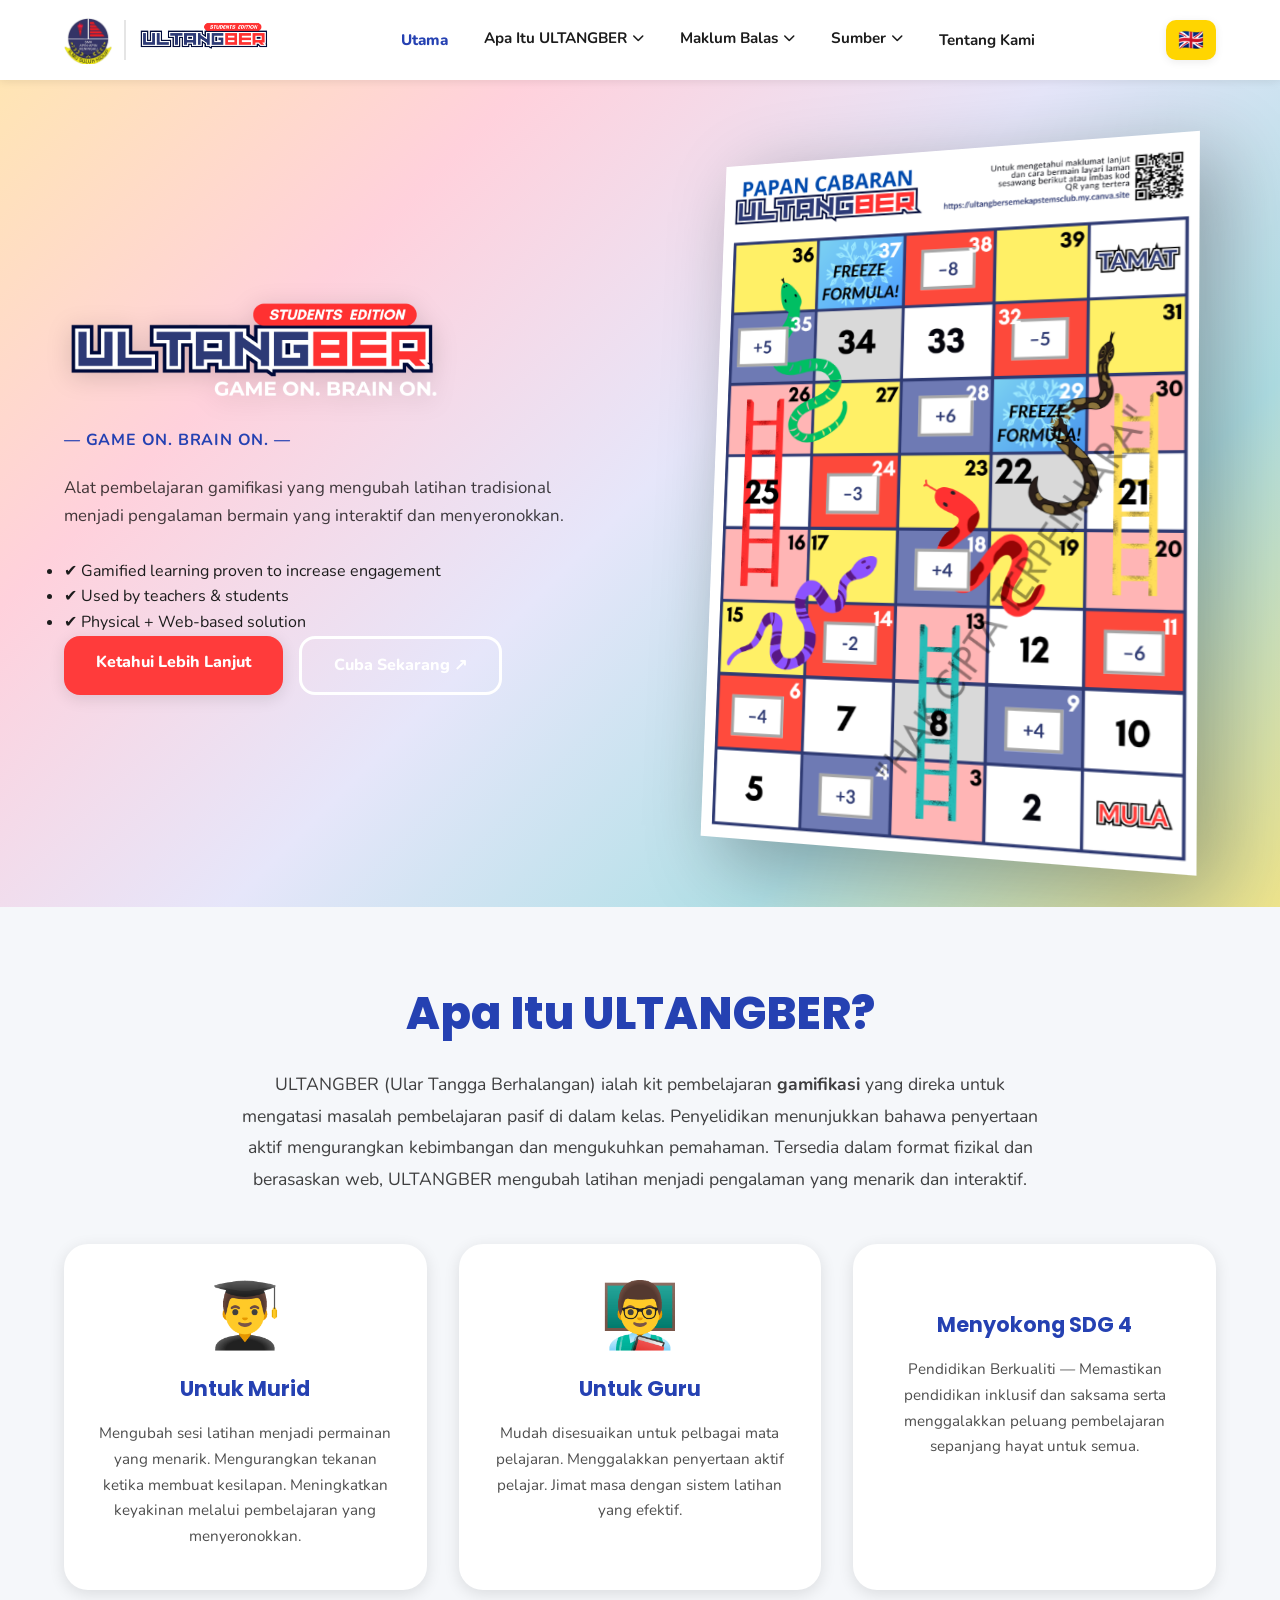
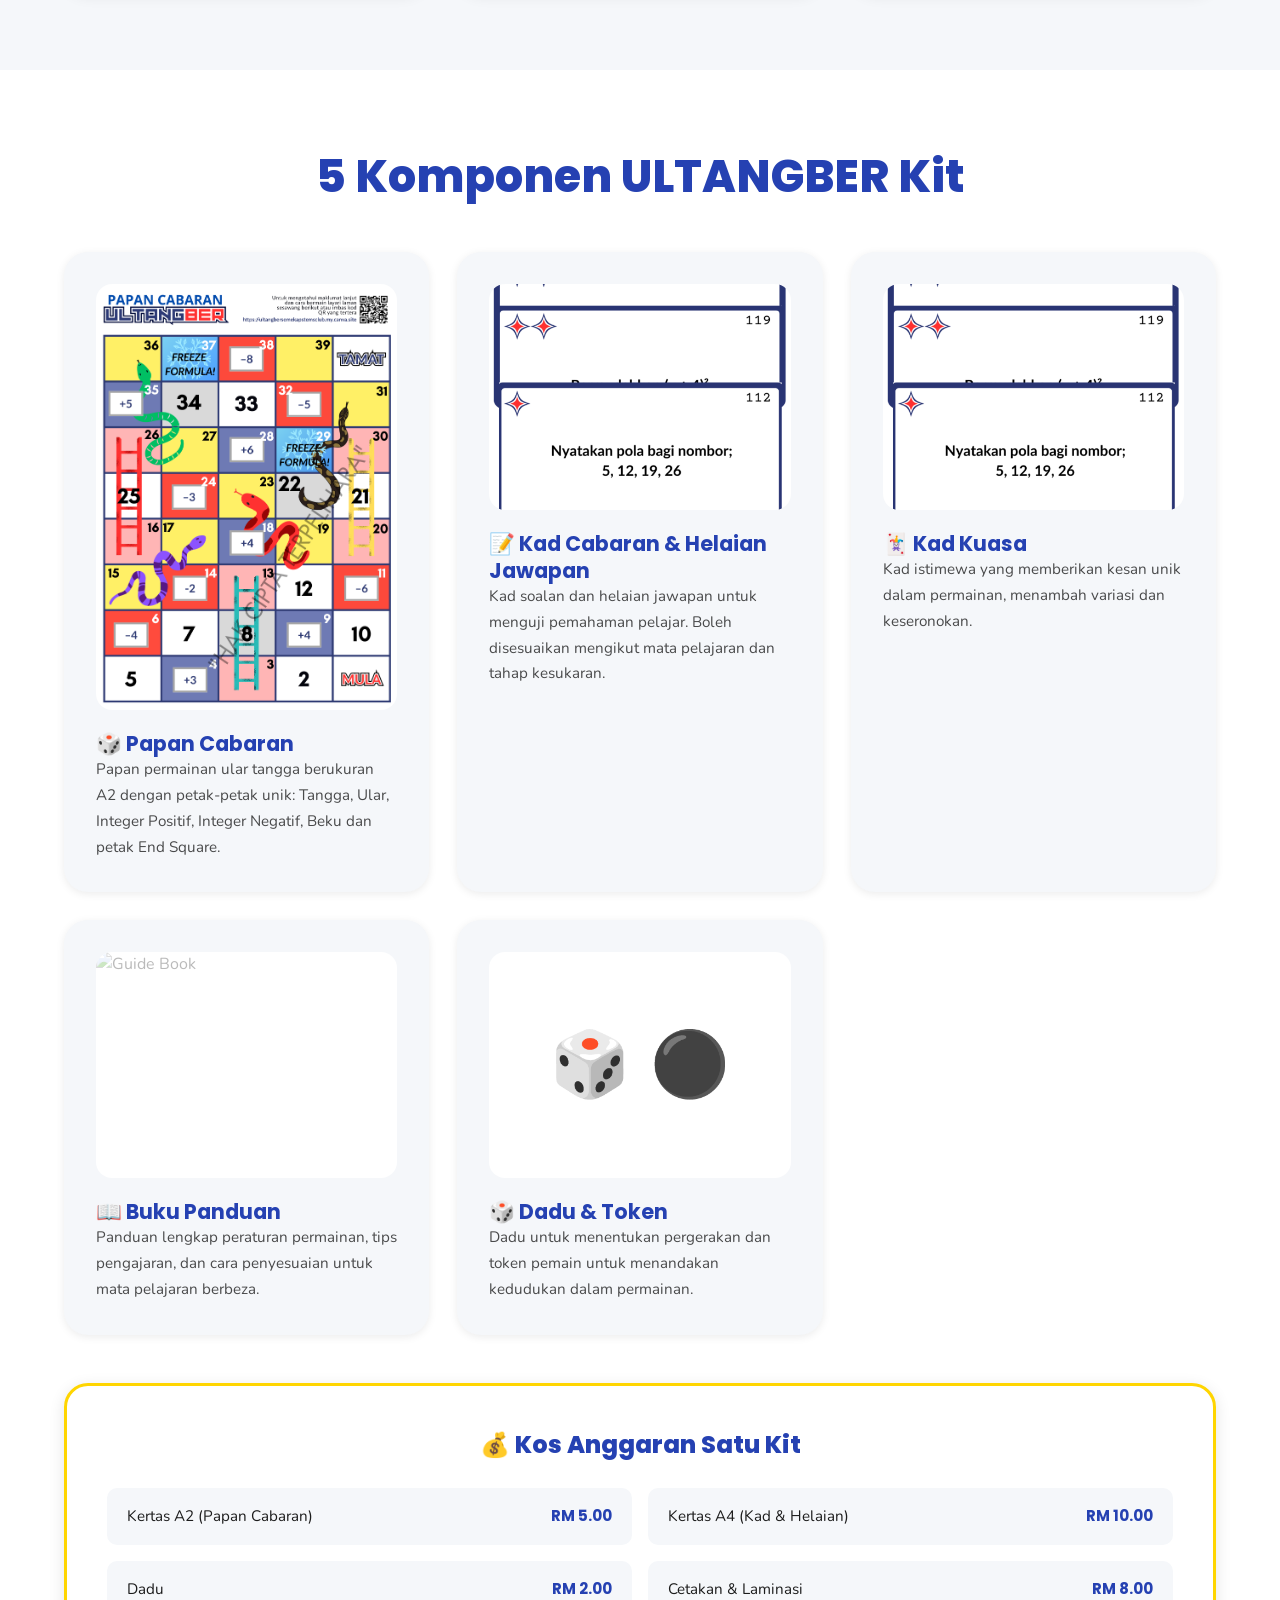
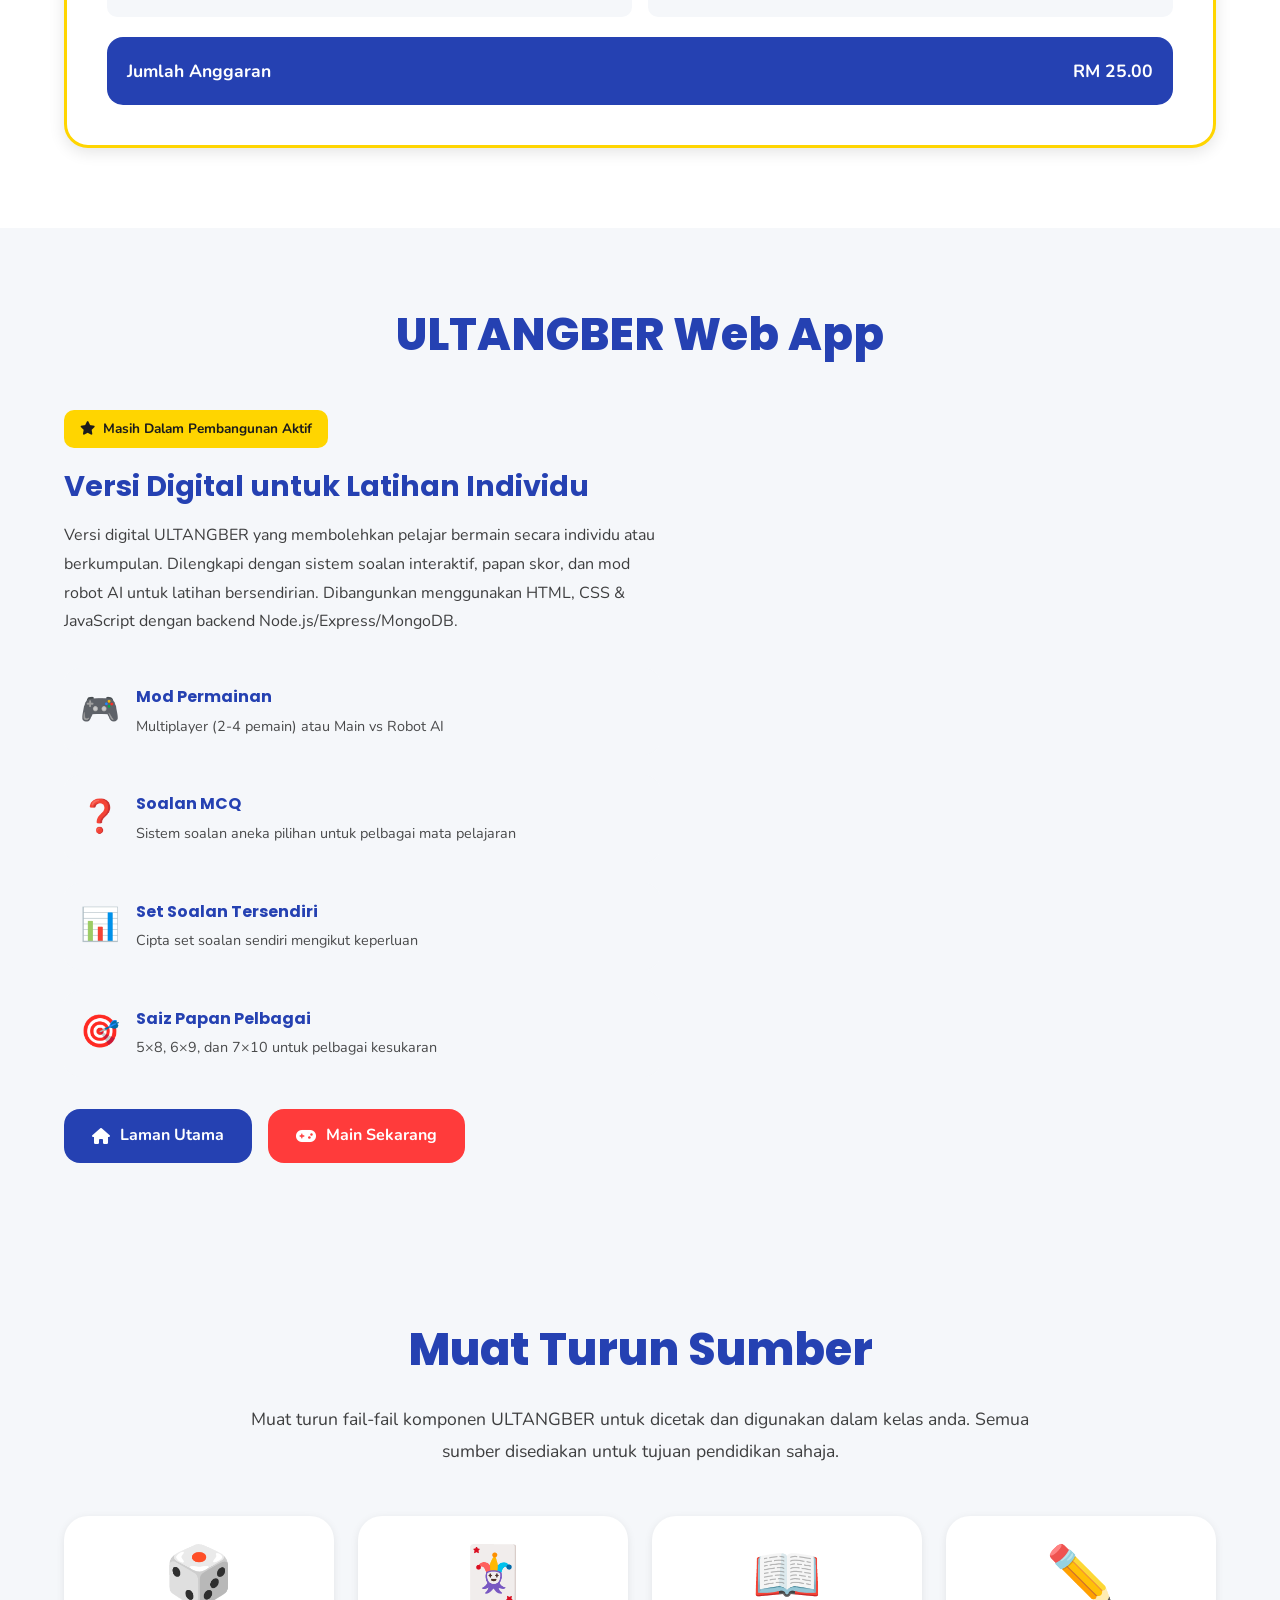
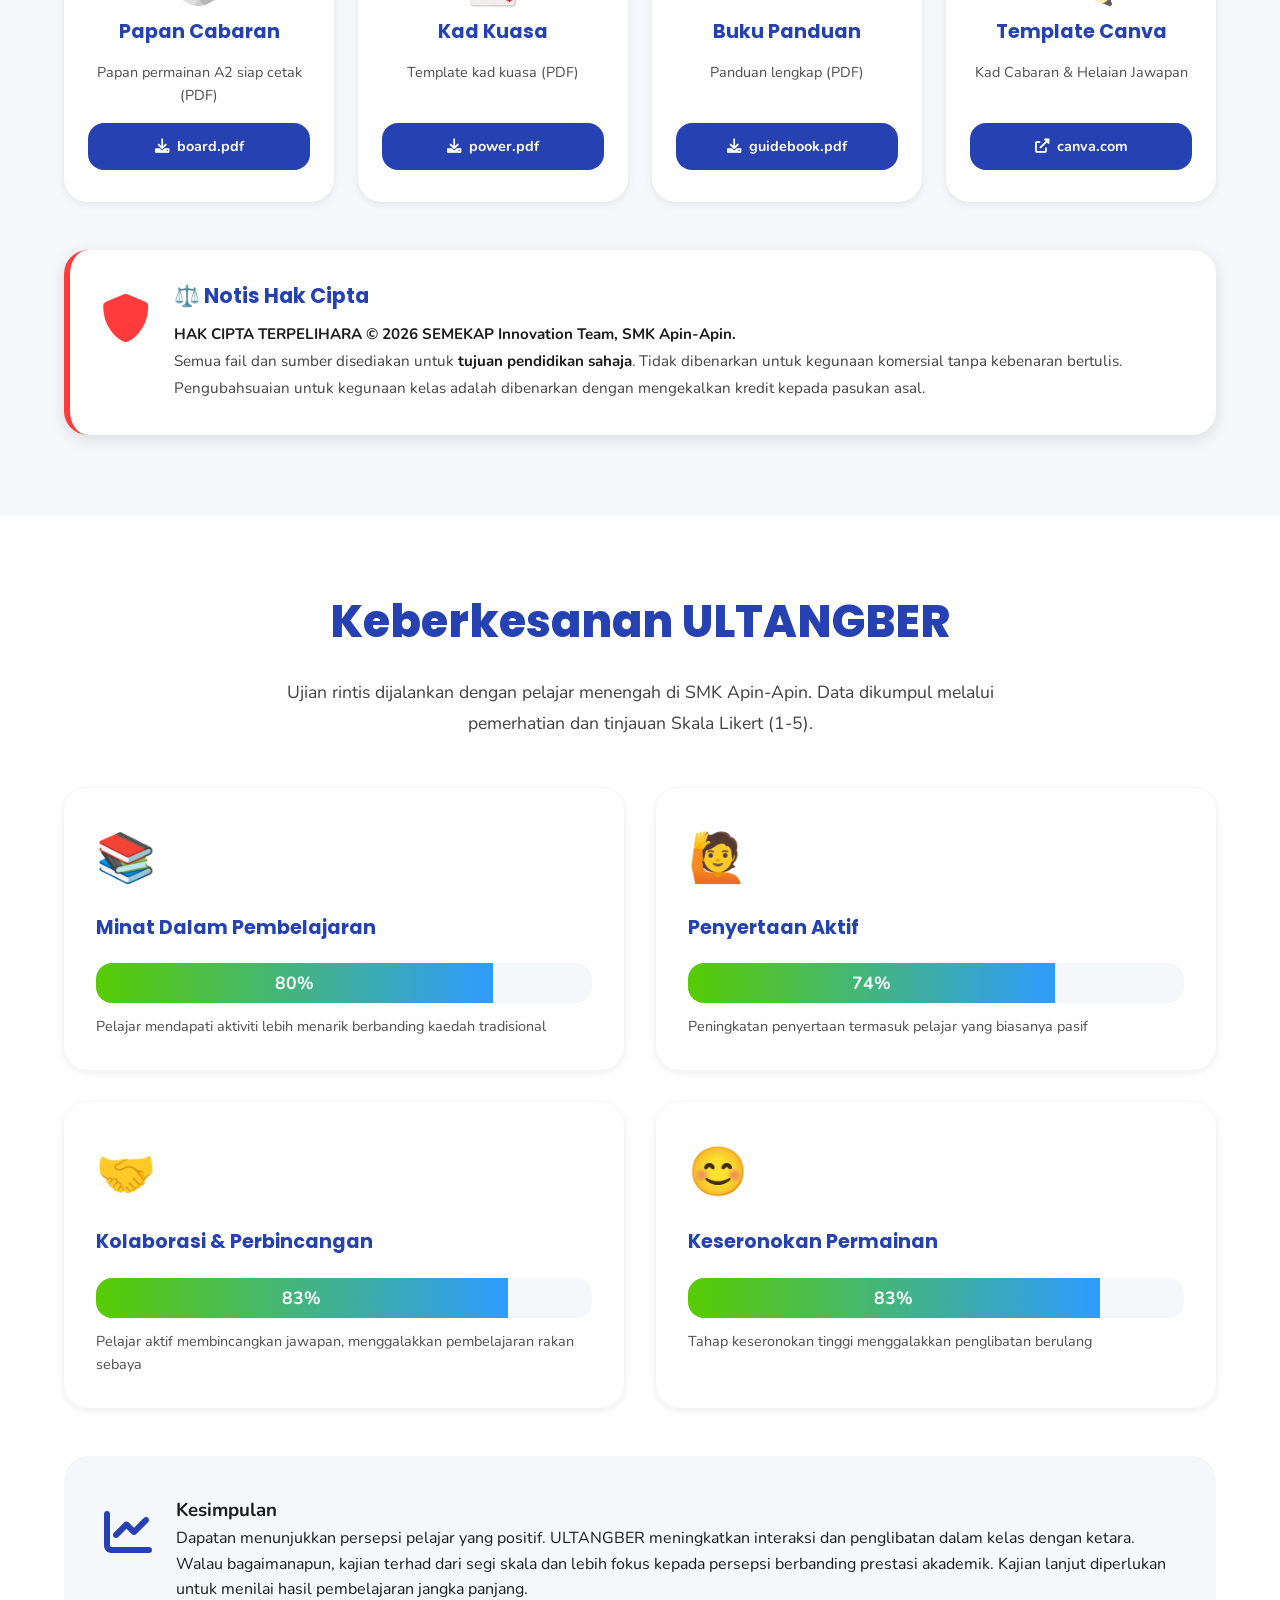
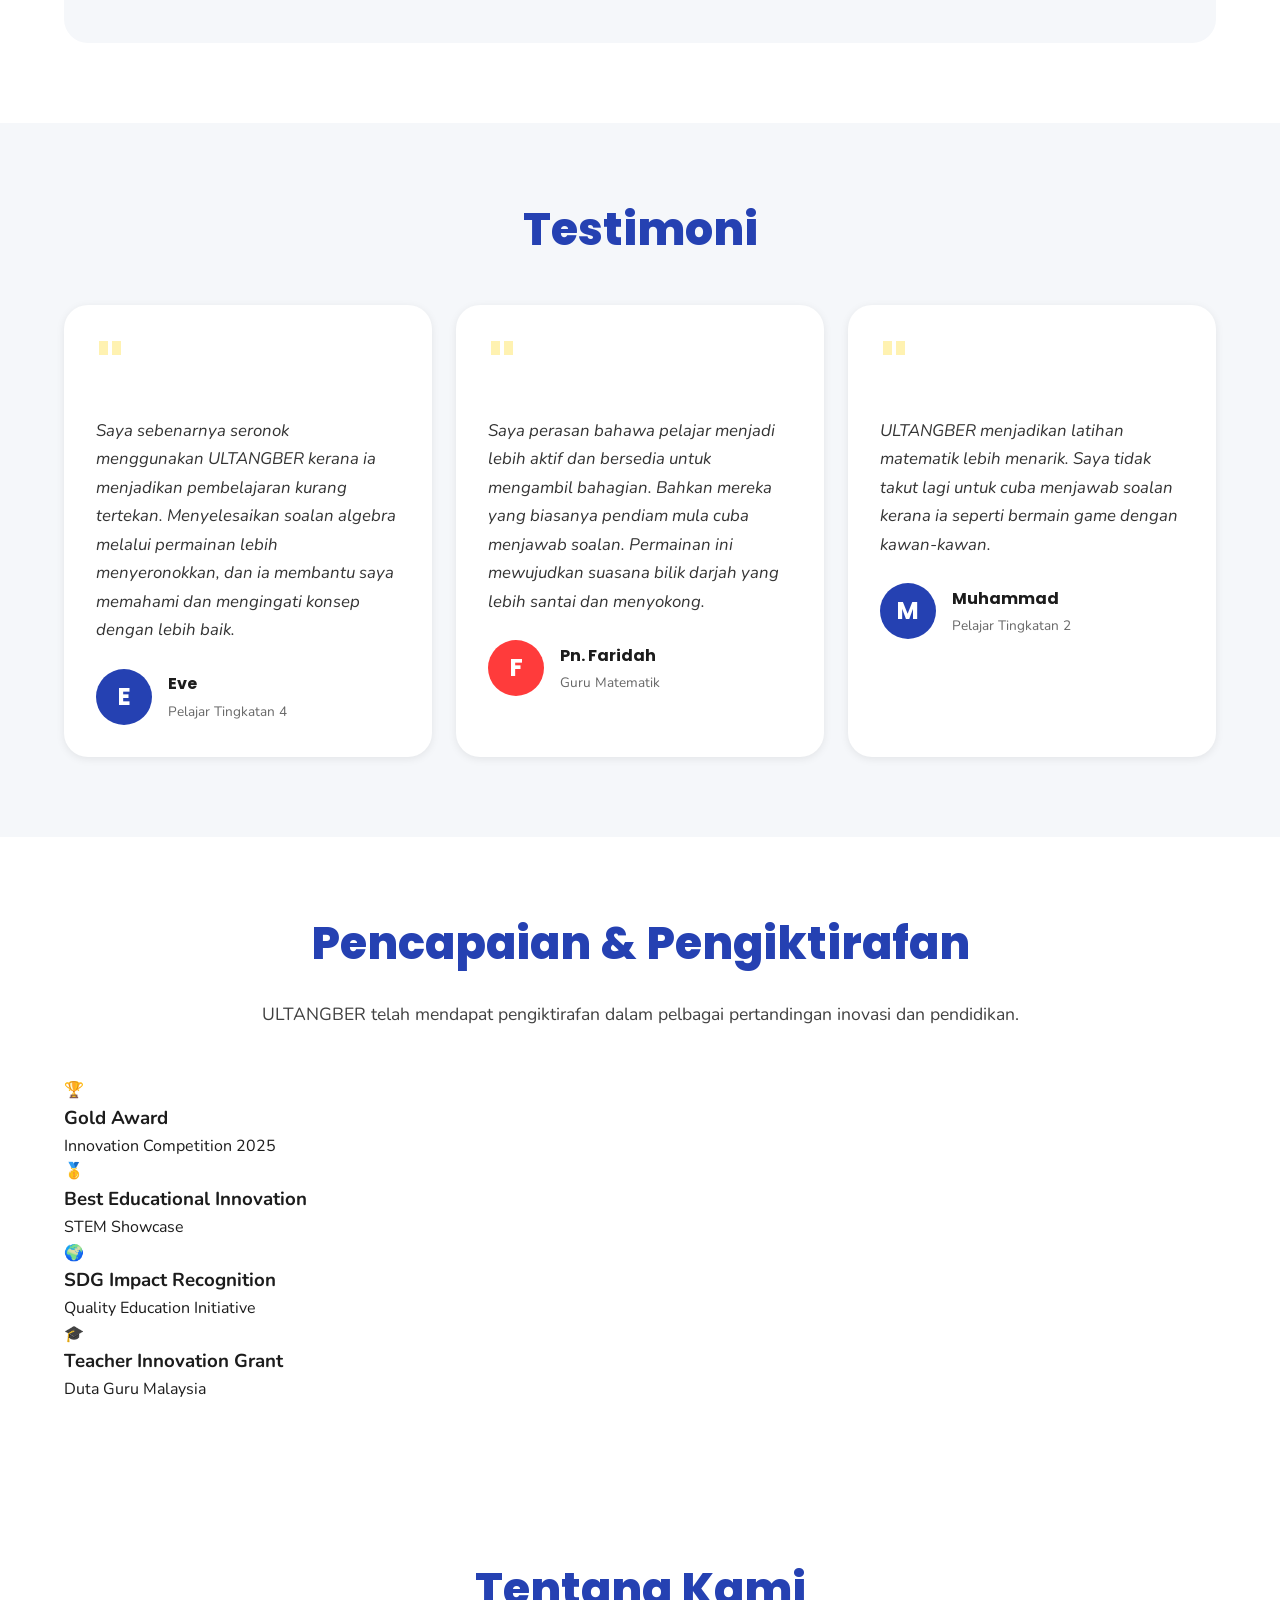
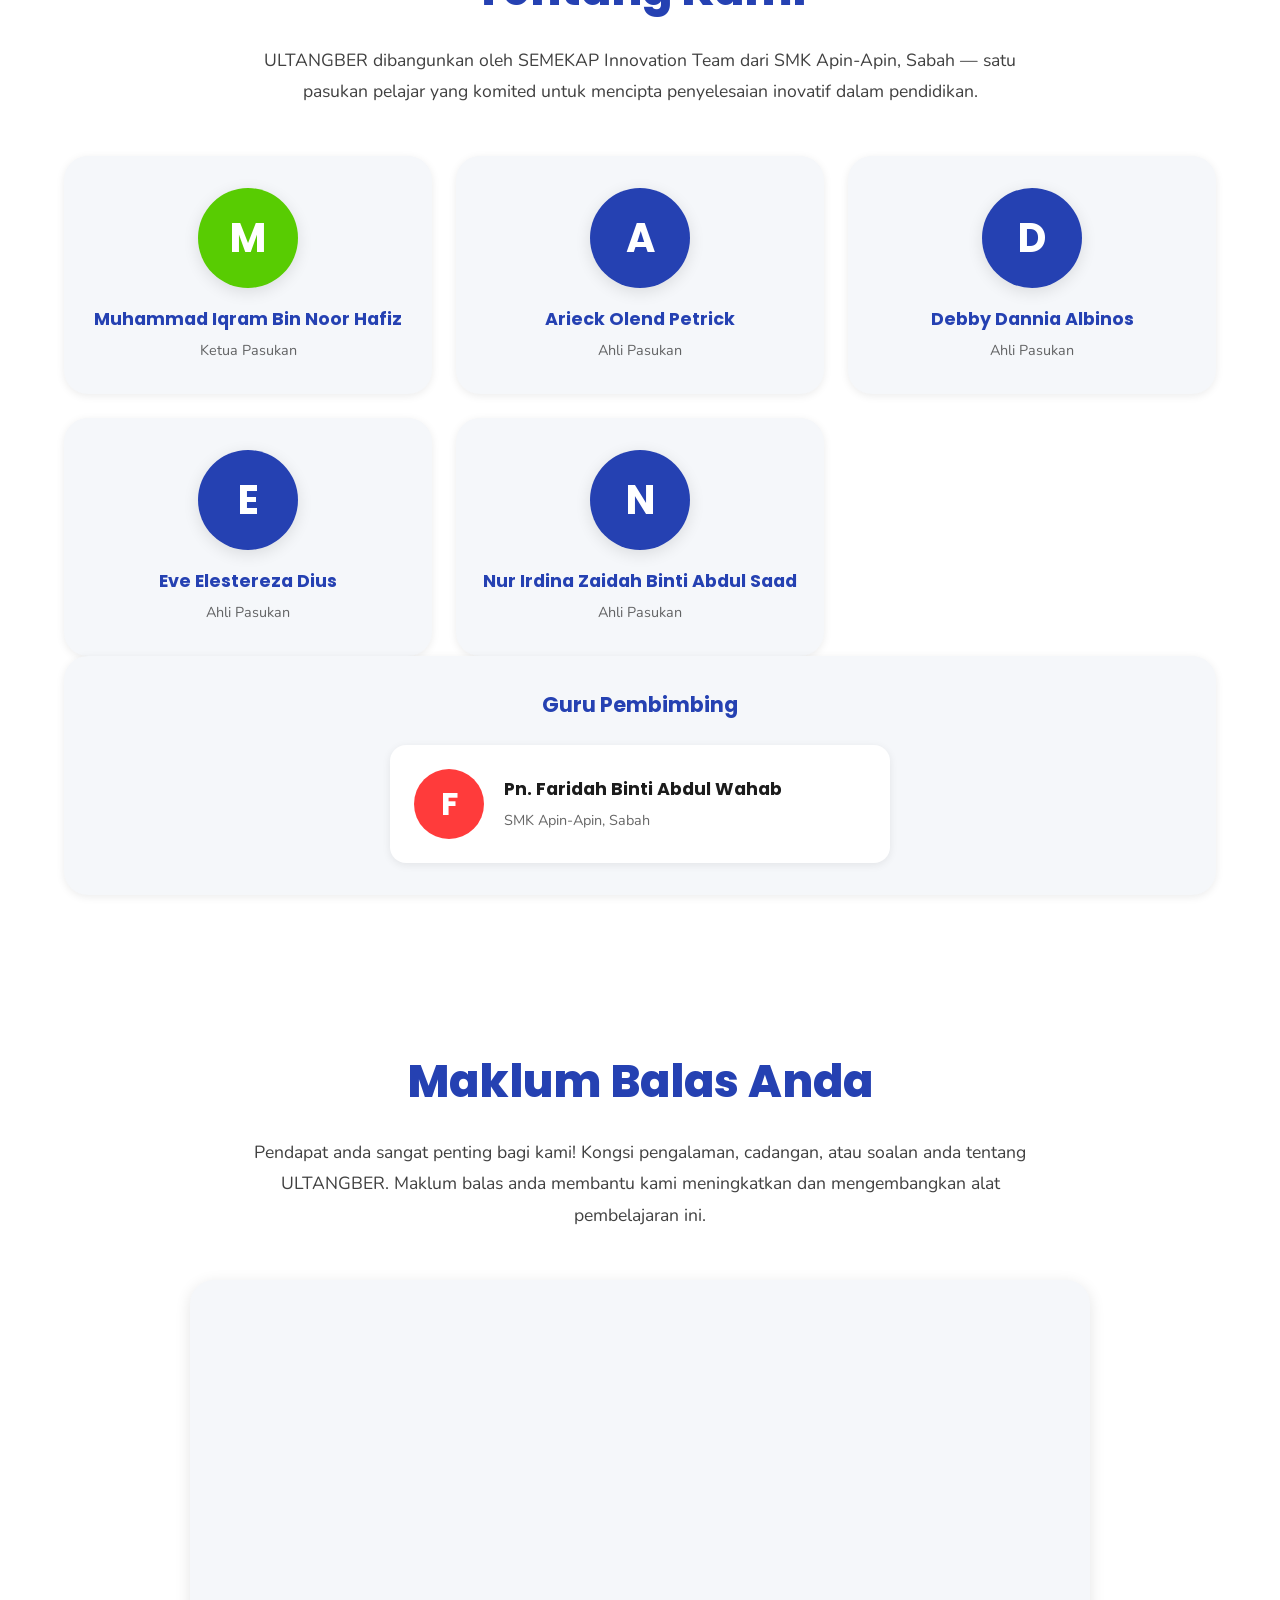
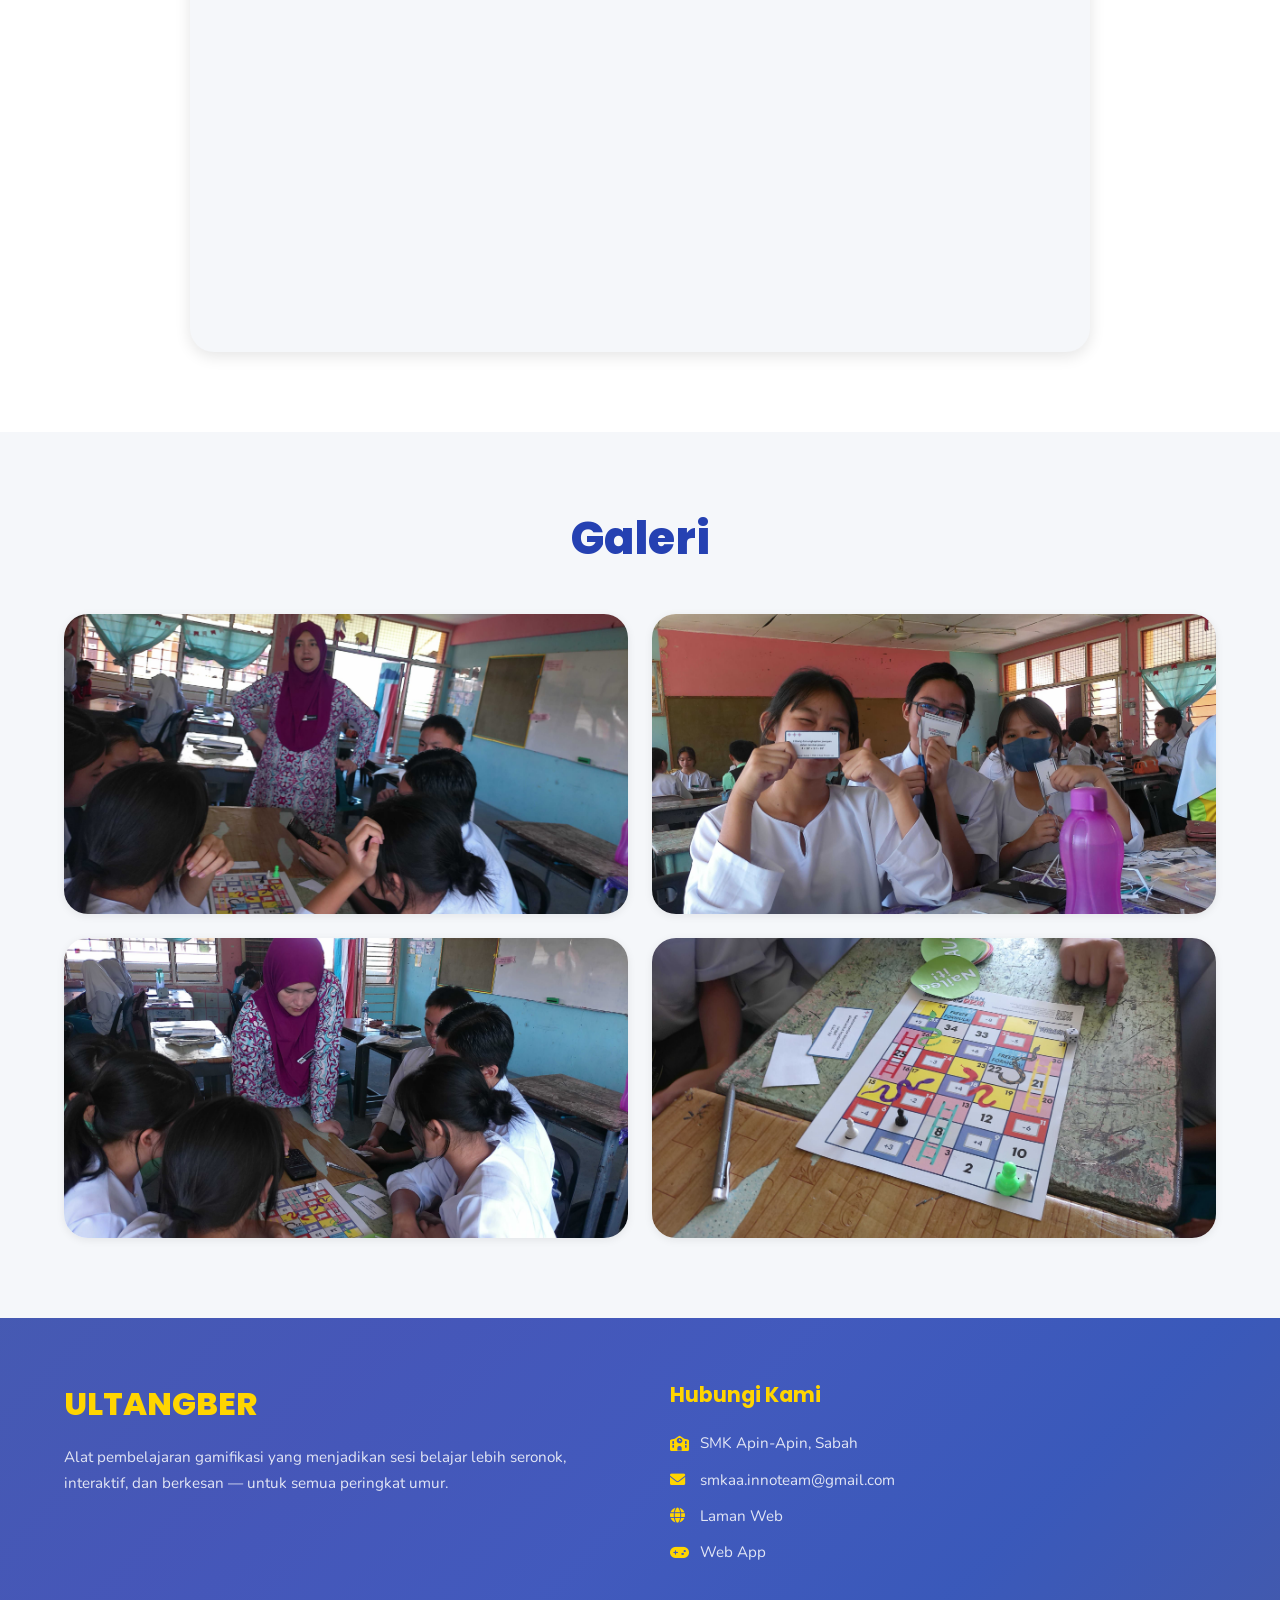
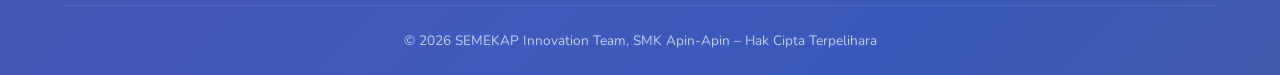
==== commit 91d46b45: "Update index.html" ====
--- a/index.html
+++ b/index.html
@@ -107,6 +107,11 @@
                 
                 <p class="hero-subtitle" data-lang-show="ms">Alat pembelajaran gamifikasi yang mengubah latihan tradisional menjadi pengalaman bermain yang interaktif dan menyeronokkan.</p>
                 <p class="hero-subtitle" data-lang-show="en">A gamified learning tool that transforms traditional practice into an interactive and enjoyable gaming experience.</p>
+                <ul class="hero-points">
+    <li>✔ Gamified learning proven to increase engagement</li>
+    <li>✔ Used by teachers & students</li>
+    <li>✔ Physical + Web-based solution</li>
+</ul>
                 
                 <div class="hero-actions">
                     <a href="#pengenalan" class="btn-primary">
@@ -642,6 +647,52 @@
     </div>
 </section>
 
+    <section id="awards">
+    <div class="container">
+        <h2 class="section-heading">
+            <span data-lang-show="ms">Pencapaian & Pengiktirafan</span>
+            <span data-lang-show="en">Awards & Recognition</span>
+        </h2>
+
+        <p class="section-intro">
+            <span data-lang-show="ms">
+                ULTANGBER telah mendapat pengiktirafan dalam pelbagai pertandingan inovasi dan pendidikan.
+            </span>
+            <span data-lang-show="en">
+                ULTANGBER has received recognition in various innovation and education competitions.
+            </span>
+        </p>
+
+        <div class="awards-grid">
+            
+            <div class="award-card">
+                <div class="award-icon">🏆</div>
+                <h3>Gold Award</h3>
+                <p>Innovation Competition 2025</p>
+            </div>
+
+            <div class="award-card">
+                <div class="award-icon">🥇</div>
+                <h3>Best Educational Innovation</h3>
+                <p>STEM Showcase</p>
+            </div>
+
+            <div class="award-card">
+                <div class="award-icon">🌍</div>
+                <h3>SDG Impact Recognition</h3>
+                <p>Quality Education Initiative</p>
+            </div>
+
+            <div class="award-card">
+                <div class="award-icon">🎓</div>
+                <h3>Teacher Innovation Grant</h3>
+                <p>Duta Guru Malaysia</p>
+            </div>
+
+        </div>
+    </div>
+</section>
+    
 <!-- TENTANG KAMI -->
 <section id="tentang-kami">
     <div class="container">
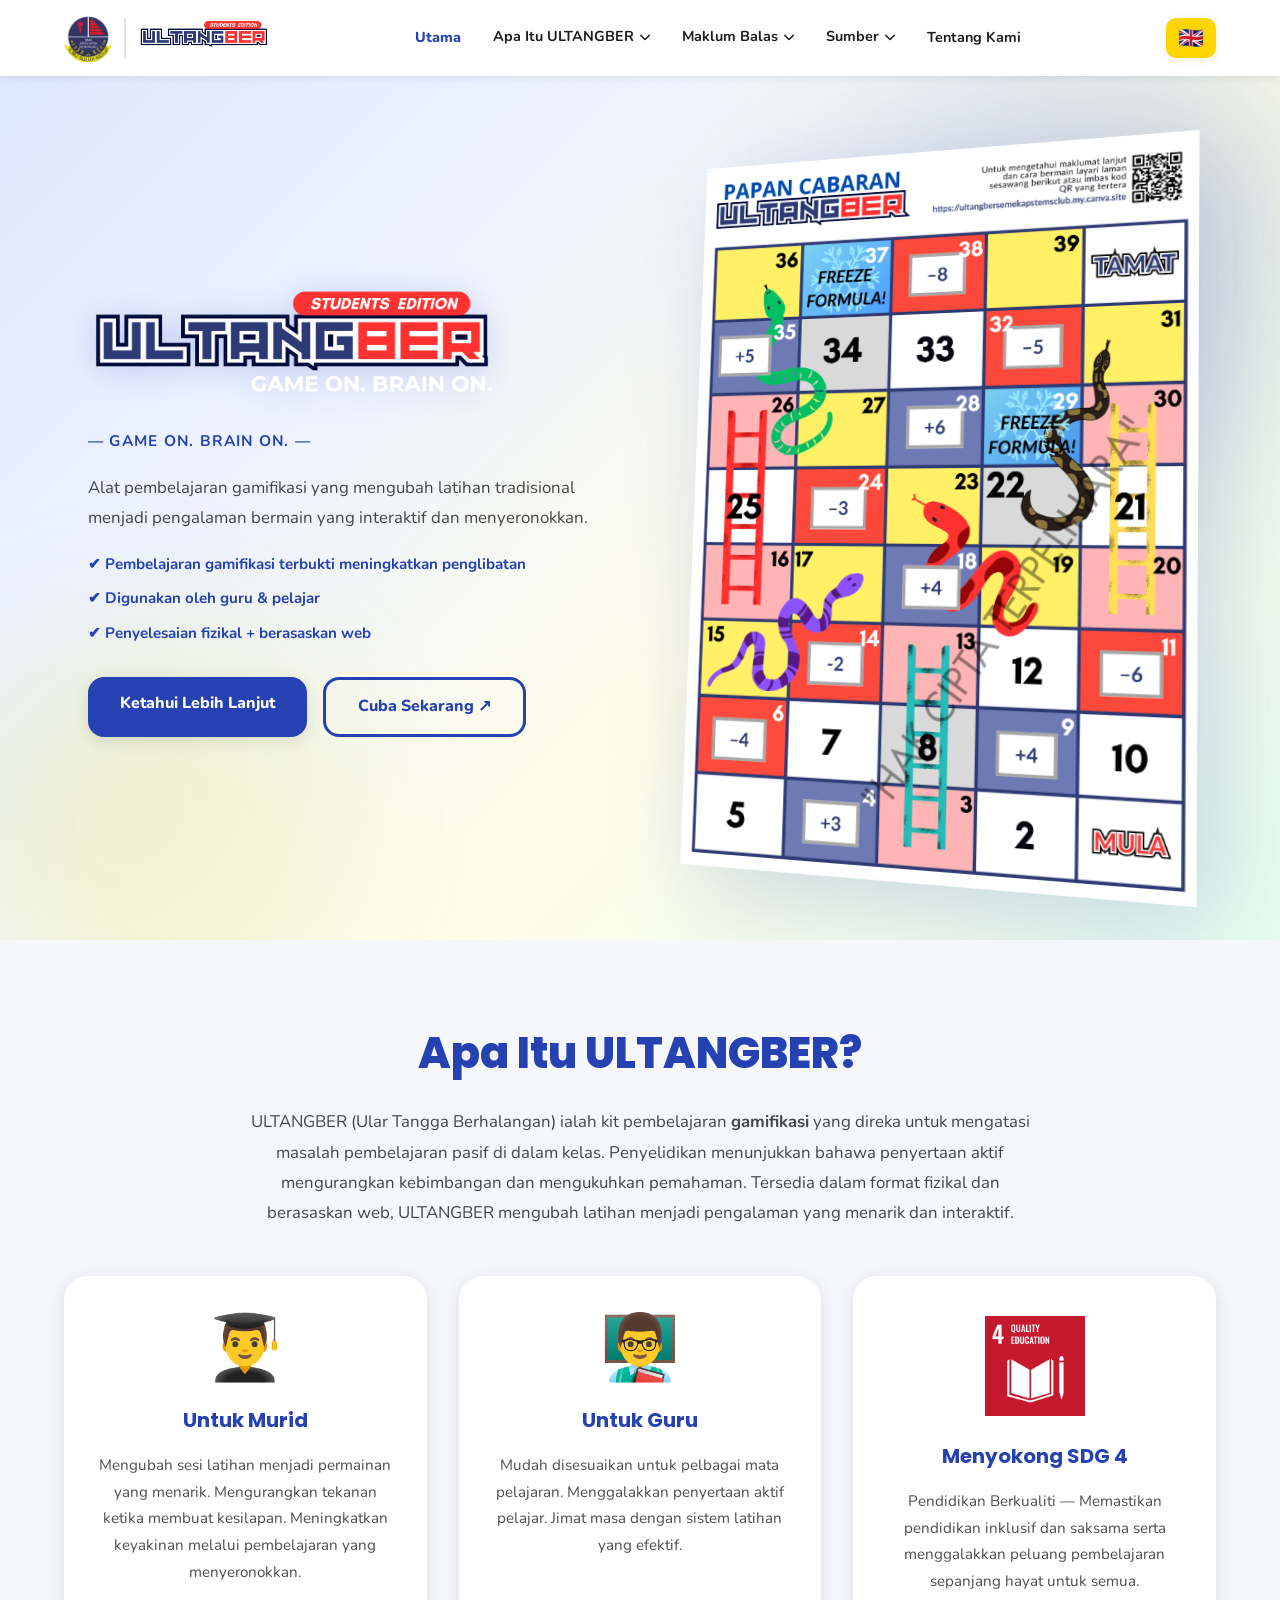
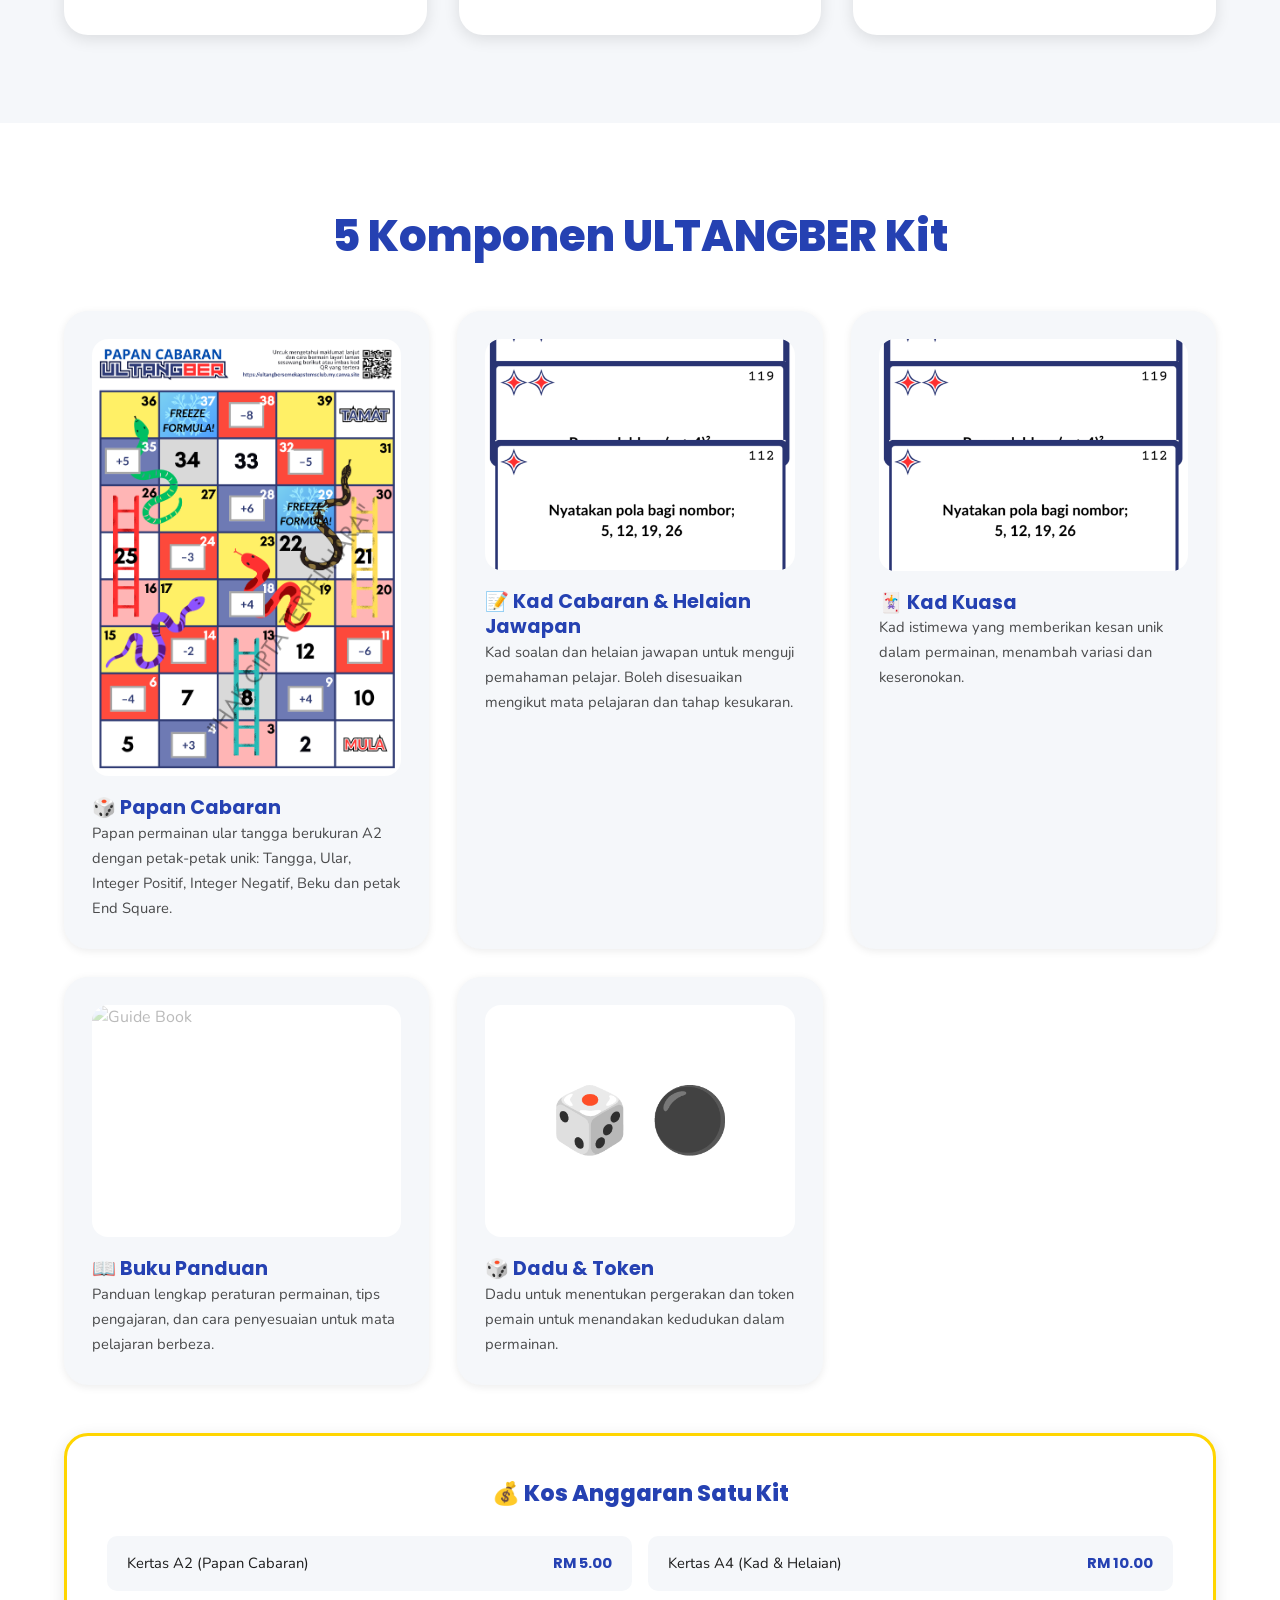
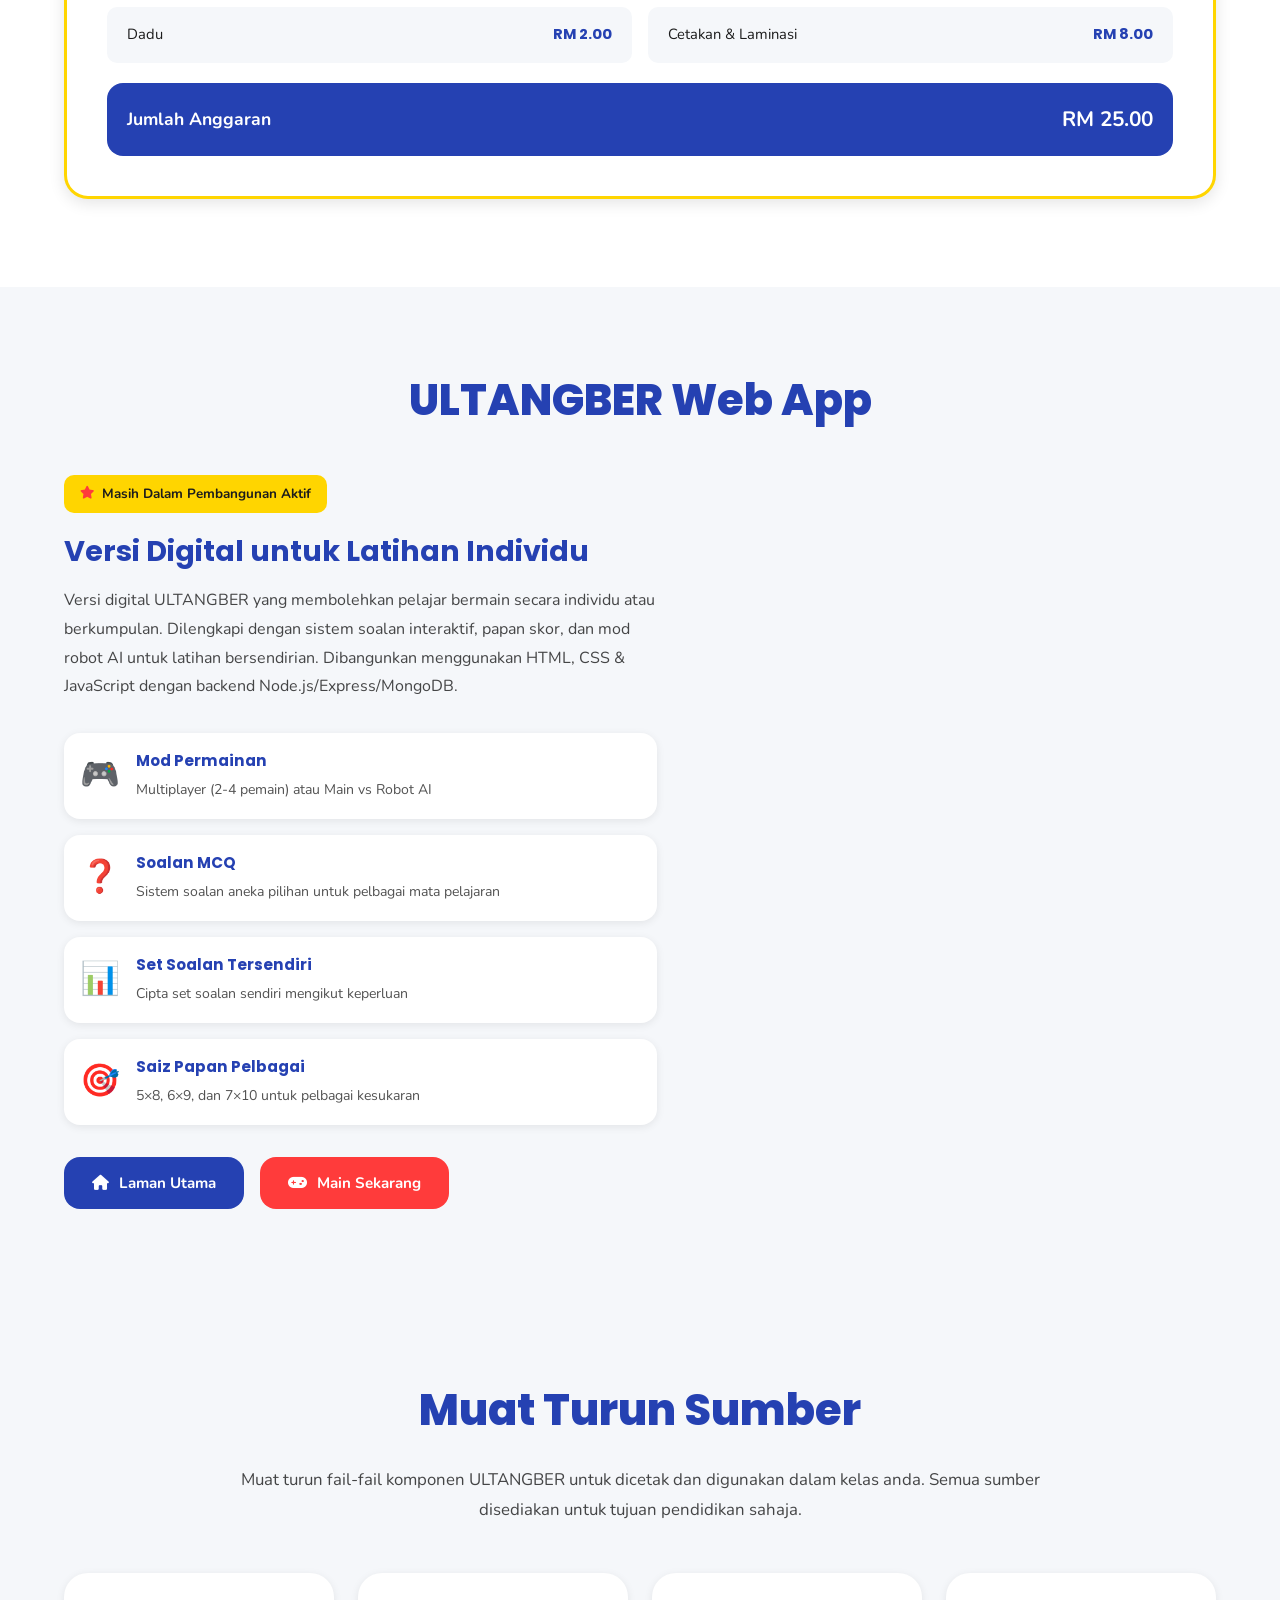
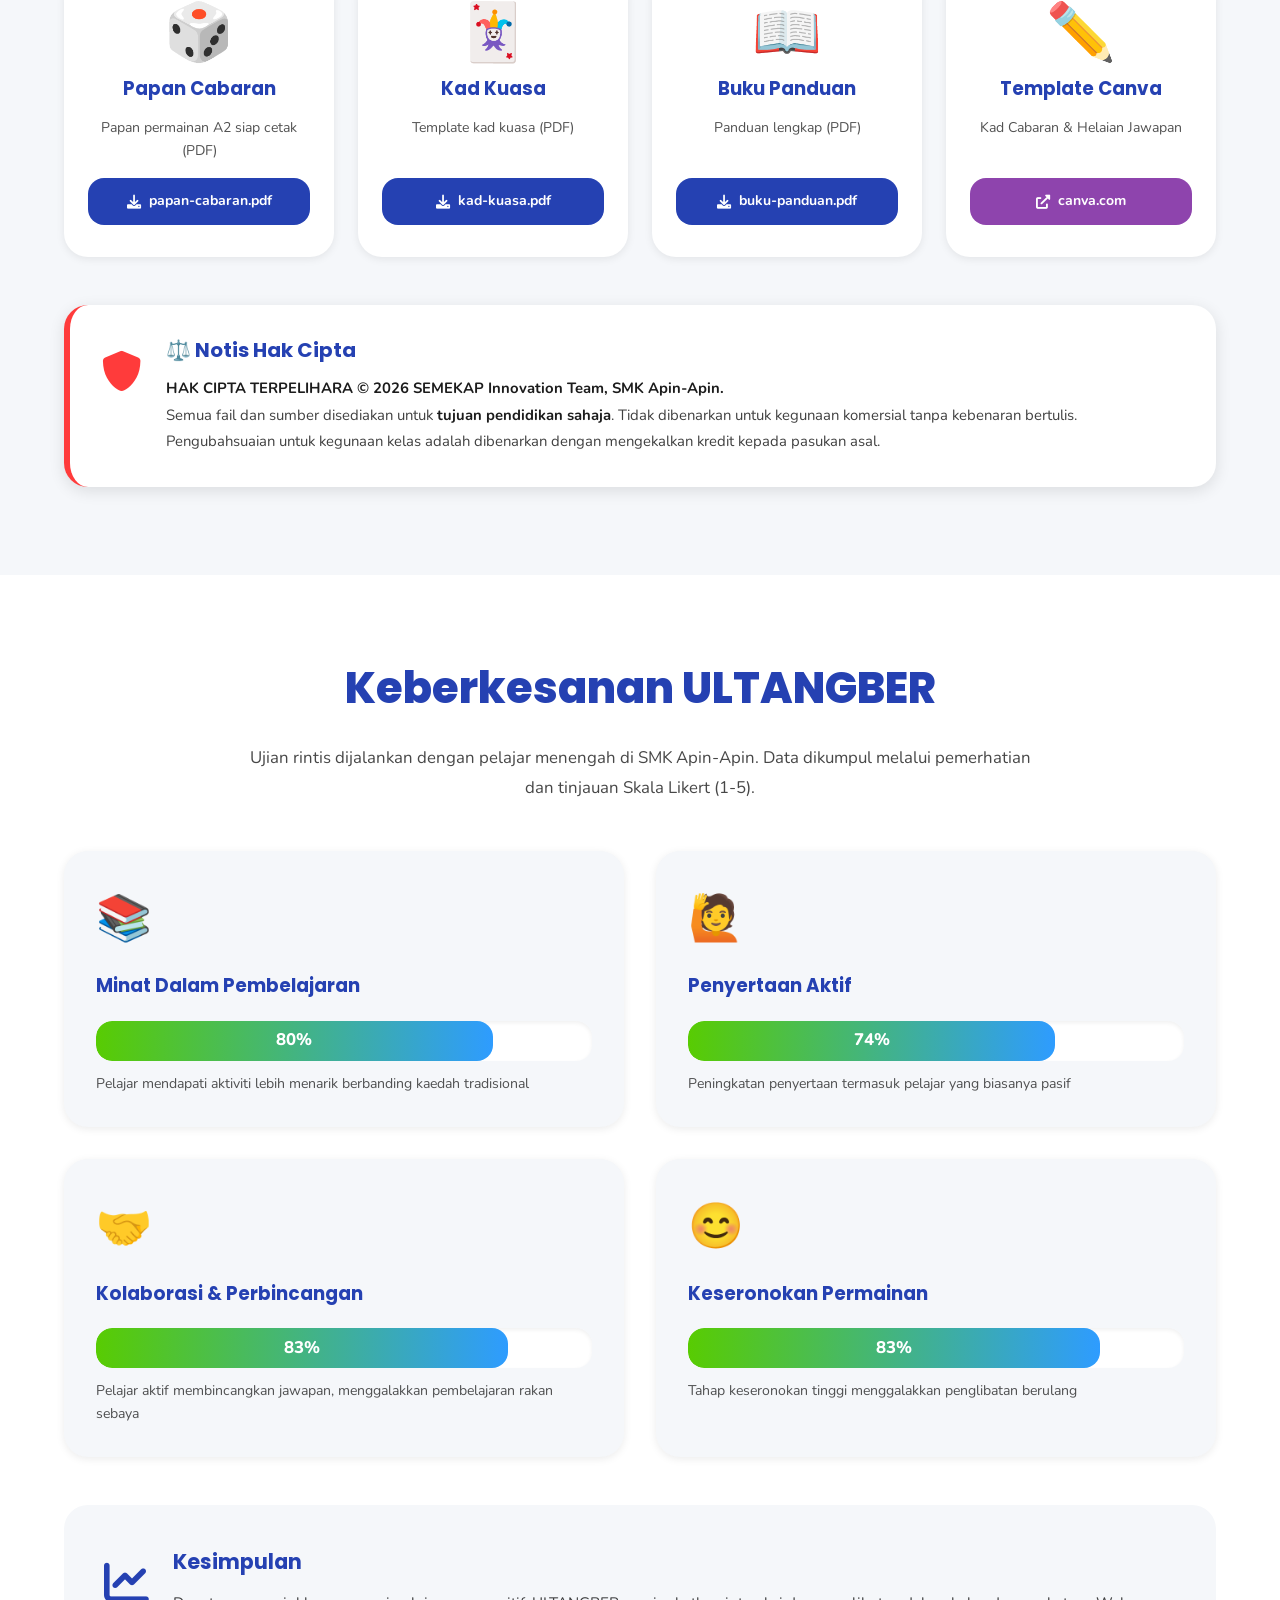
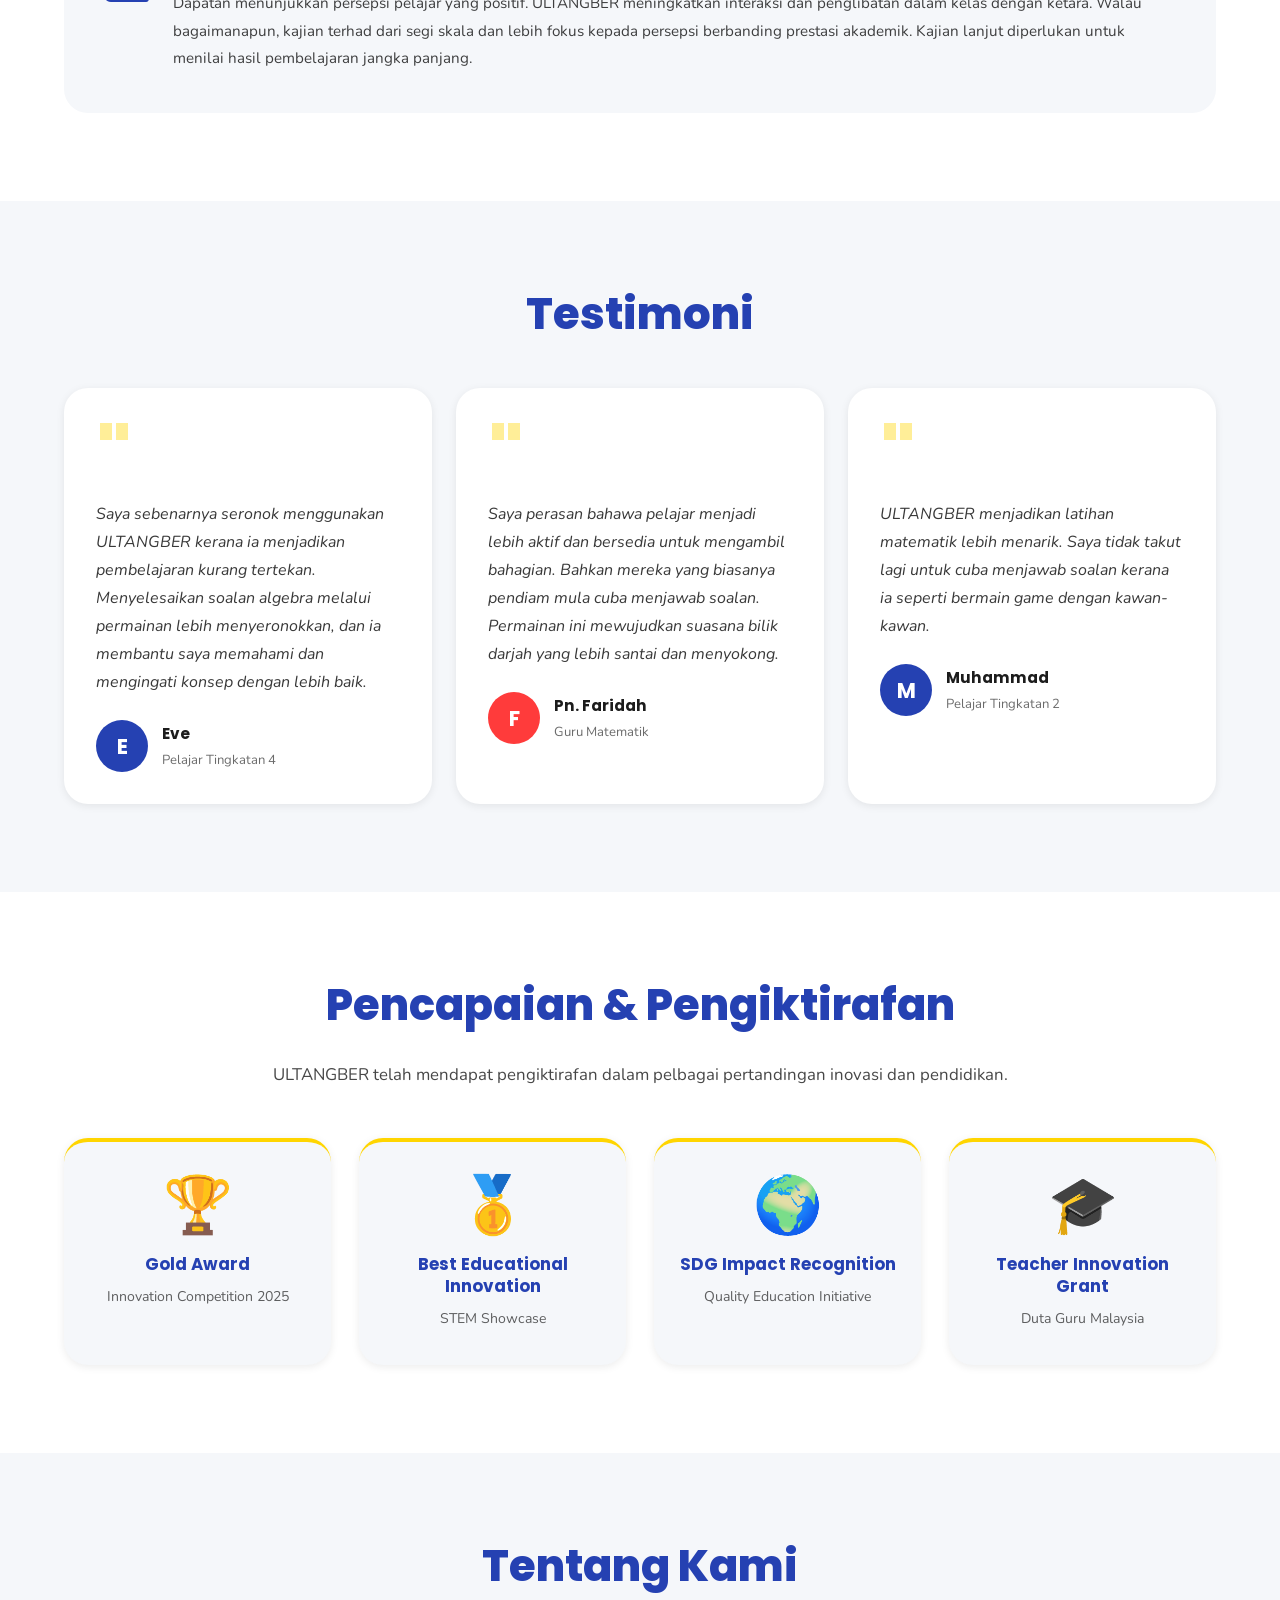
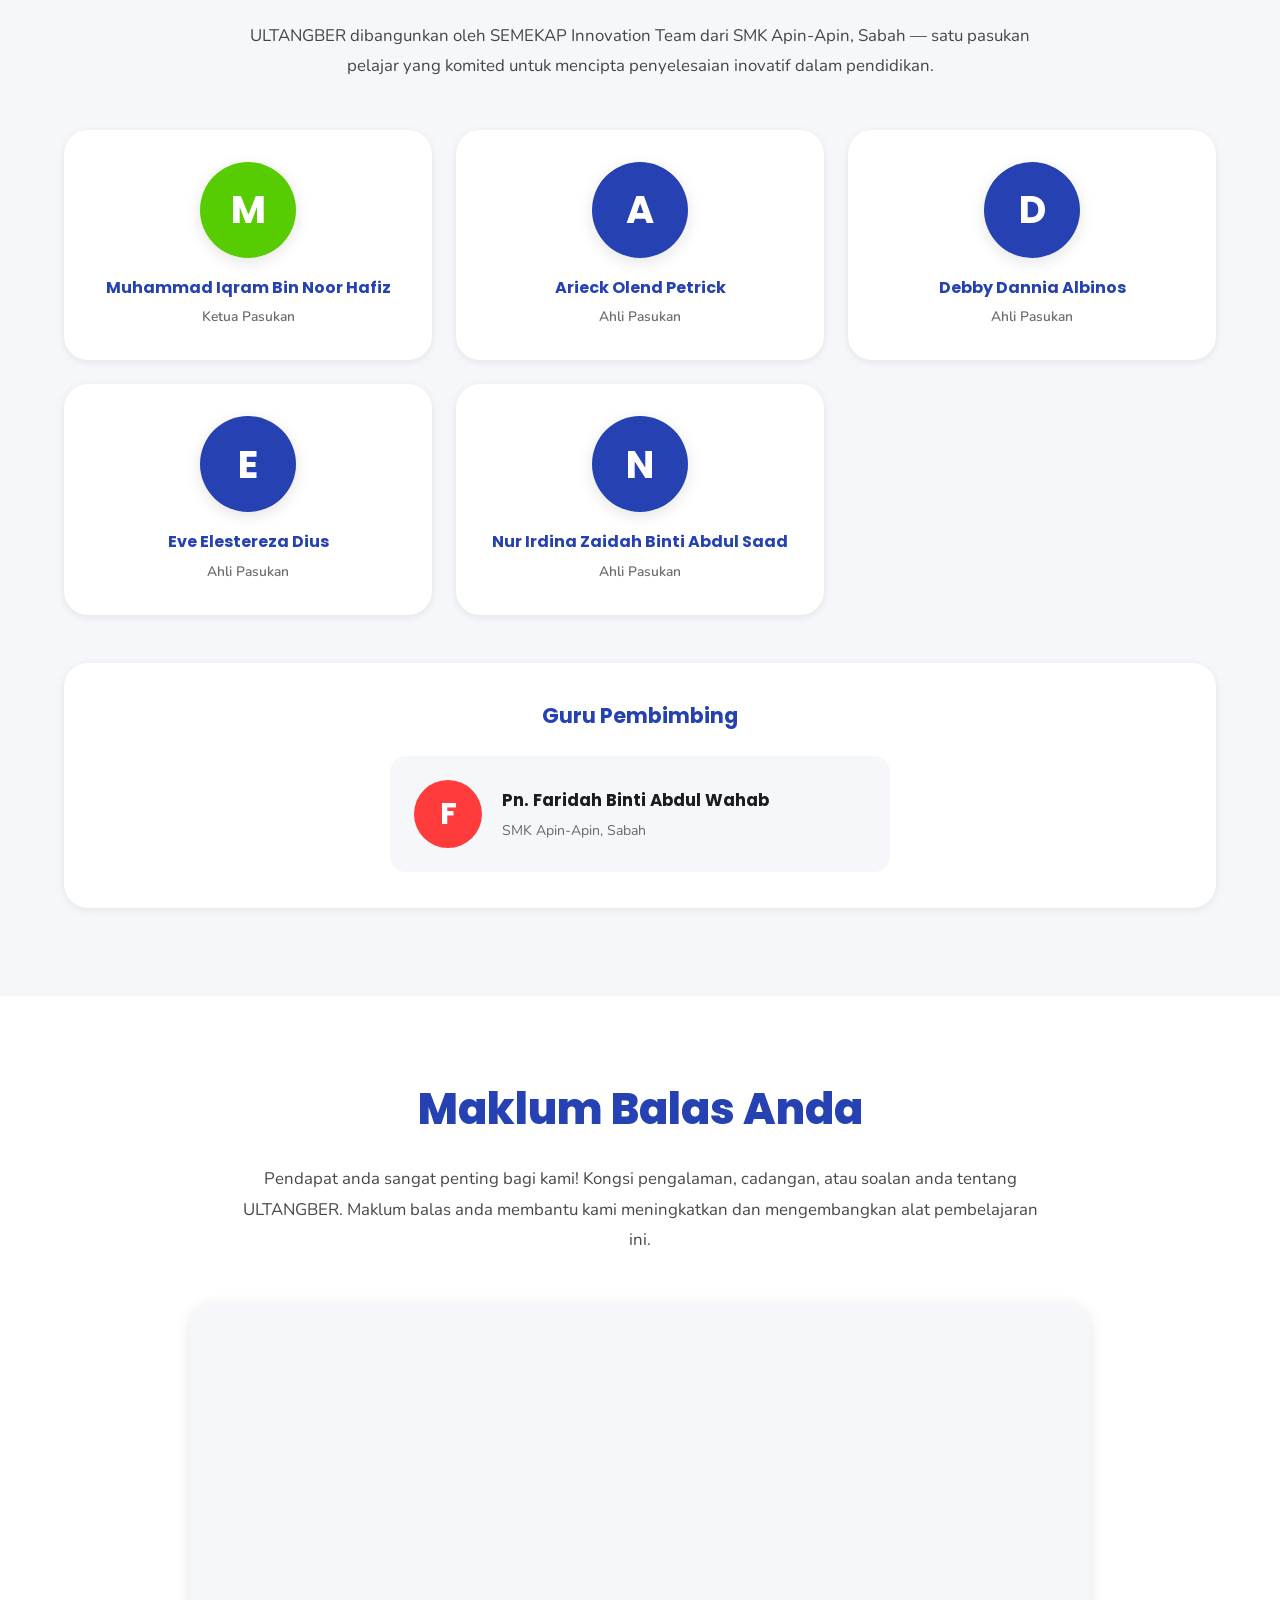
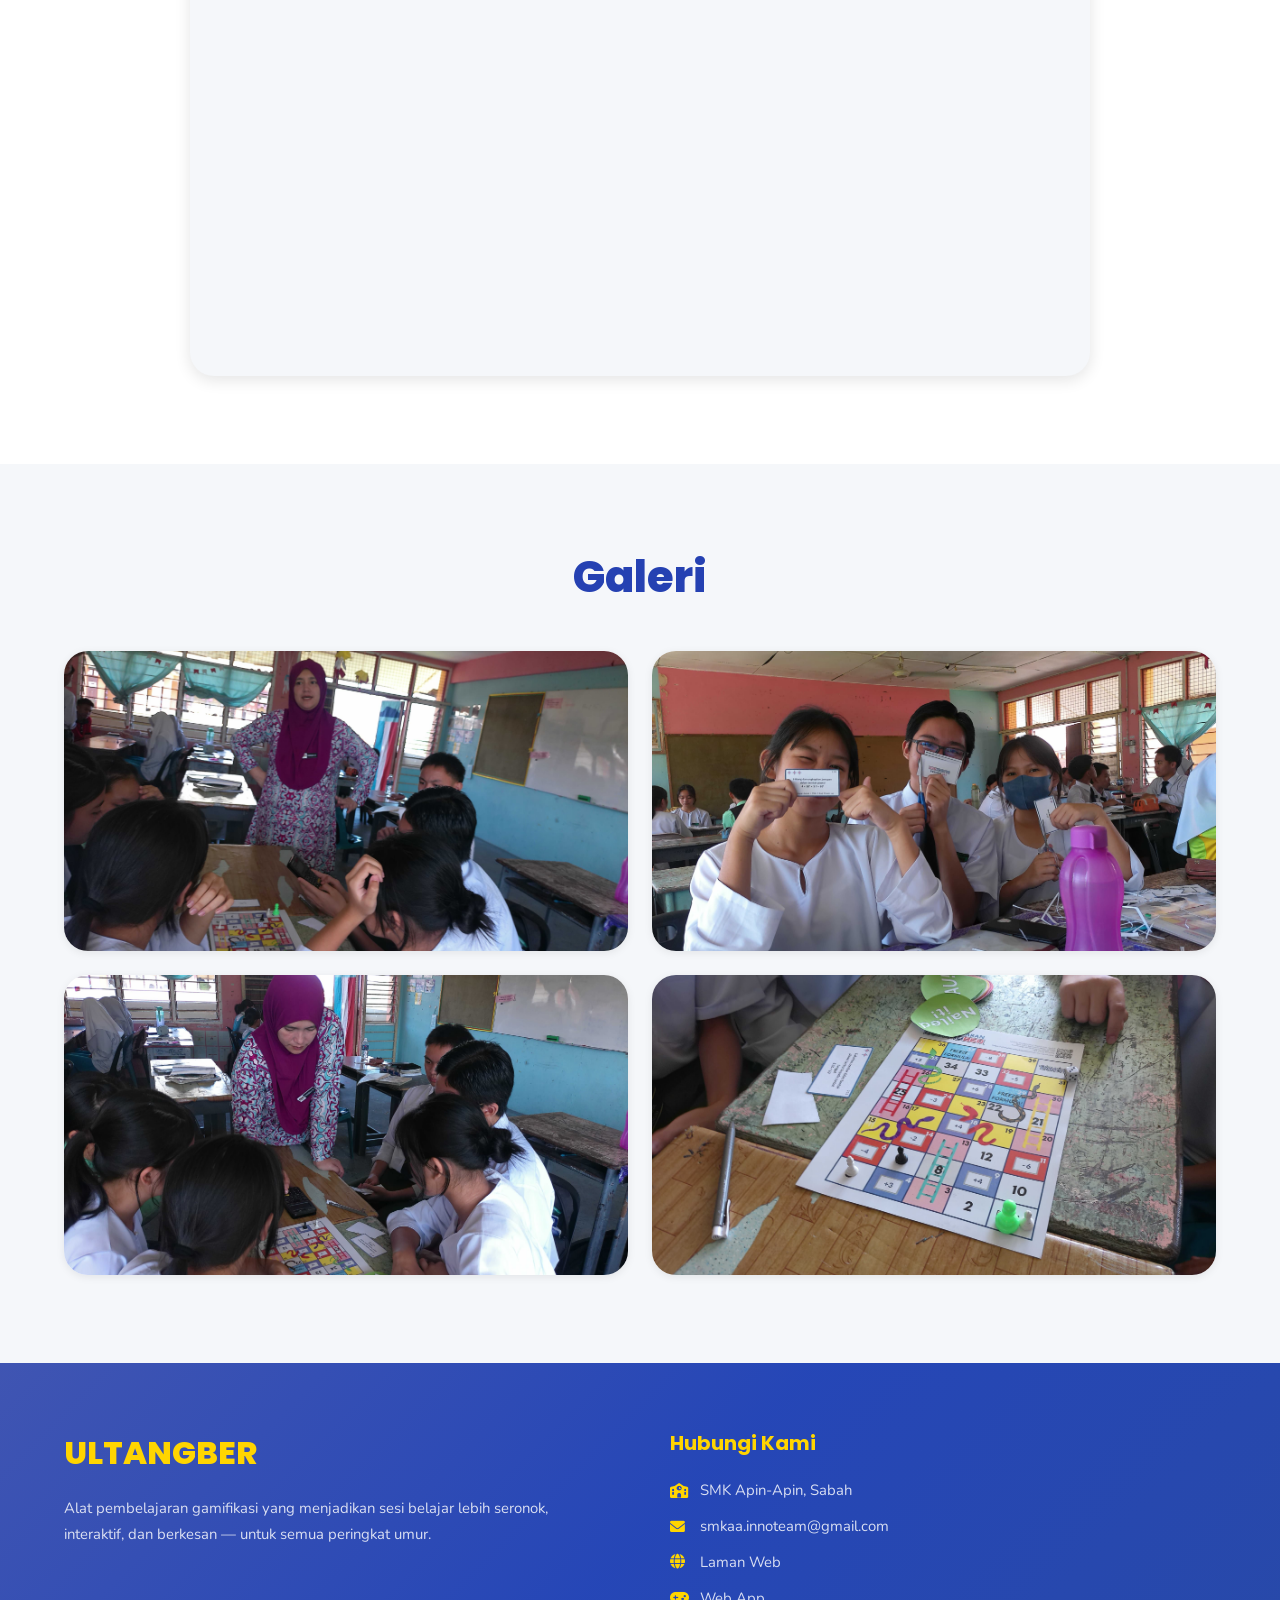
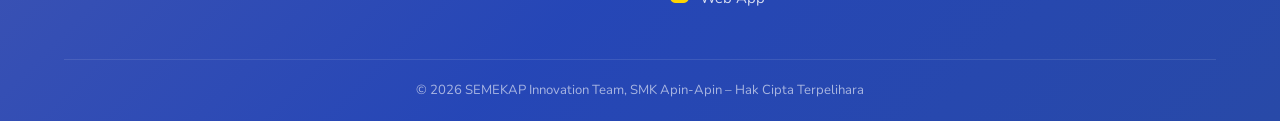
==== commit 7422ce95: "Fix broken asset links, add SEO meta tags, lazy loading, and bilingual hero points Co-Authored-By: D" ====
--- a/index.html
+++ b/index.html
@@ -4,6 +4,15 @@
     <meta charset="UTF-8">
     <meta name="viewport" content="width=device-width, initial-scale=1.0">
     <title>ULTANGBER – Game On. Brain On.</title>
+    <meta name="description" content="ULTANGBER (Ular Tangga Berhalangan) — a gamified learning kit by SEMEKAP Innovation Team, SMK Apin-Apin. Available as a physical kit and web app.">
+    <meta name="theme-color" content="#ffffff">
+    <meta property="og:title" content="ULTANGBER – Game On. Brain On.">
+    <meta property="og:description" content="A gamified learning tool that transforms traditional practice into an interactive and enjoyable gaming experience.">
+    <meta property="og:type" content="website">
+    <meta property="og:image" content="assets/logo.png">
+    <link rel="icon" type="image/png" href="assets/logo.png">
+    <link rel="preconnect" href="https://fonts.googleapis.com">
+    <link rel="preconnect" href="https://fonts.gstatic.com" crossorigin>
     <link rel="stylesheet" href="https://cdnjs.cloudflare.com/ajax/libs/font-awesome/6.0.0/css/all.min.css">
     <link href="https://fonts.googleapis.com/css2?family=Nunito:wght@400;600;700;800;900&family=Poppins:wght@400;500;600;700;800;900&family=DM+Sans:wght@400;500;700&display=swap" rel="stylesheet">
     <link rel="stylesheet" href="style.css">
@@ -107,7 +116,12 @@
                 
                 <p class="hero-subtitle" data-lang-show="ms">Alat pembelajaran gamifikasi yang mengubah latihan tradisional menjadi pengalaman bermain yang interaktif dan menyeronokkan.</p>
                 <p class="hero-subtitle" data-lang-show="en">A gamified learning tool that transforms traditional practice into an interactive and enjoyable gaming experience.</p>
-                <ul class="hero-points">
+                <ul class="hero-points" data-lang-show="ms">
+    <li>✔ Pembelajaran gamifikasi terbukti meningkatkan penglibatan</li>
+    <li>✔ Digunakan oleh guru & pelajar</li>
+    <li>✔ Penyelesaian fizikal + berasaskan web</li>
+</ul>
+<ul class="hero-points" data-lang-show="en">
     <li>✔ Gamified learning proven to increase engagement</li>
     <li>✔ Used by teachers & students</li>
     <li>✔ Physical + Web-based solution</li>
@@ -177,7 +191,7 @@
 
             <div class="target-card sdg-card reveal">
                 <div class="target-visual sdg-visual">
-                    <img src="assets/sdg.png" alt="SDG 4 Quality Education" class="sdg-img"
+                    <img src="assets/sdg4.png" alt="SDG 4 Quality Education" class="sdg-img"
                          onerror="this.style.display='none'">
                 </div>
                 <h3 class="target-title">
@@ -202,7 +216,7 @@
         <div class="komponen-grid-5">
             <div class="komponen-card reveal">
                 <div class="komp-visual komp-board">
-                    <img src="assets/papan.png" alt="Challenge Board" 
+                    <img src="assets/papan.png" alt="Challenge Board" loading="lazy"
                          onerror="this.style.opacity='0.3'">
                 </div>
                 <div class="komp-info">
@@ -217,7 +231,7 @@
 
             <div class="komponen-card reveal">
                 <div class="komp-visual">
-                    <img src="assets/kad.png" alt="Challenge Cards" 
+                    <img src="assets/kad.png" alt="Challenge Cards" loading="lazy"
                          onerror="this.style.opacity='0.3'">
                 </div>
                 <div class="komp-info">
@@ -232,7 +246,7 @@
 
             <div class="komponen-card reveal">
                 <div class="komp-visual">
-                    <img src="assets/kad.png" alt="Power Cards" 
+                    <img src="assets/kad.png" alt="Power Cards" loading="lazy"
                          onerror="this.style.opacity='0.3'">
                 </div>
                 <div class="komp-info">
@@ -247,7 +261,7 @@
 
             <div class="komponen-card reveal">
                 <div class="komp-visual">
-                    <img src="assets/buku.png" alt="Guide Book" 
+                    <img src="assets/buku.png" alt="Guide Book" loading="lazy"
                          onerror="this.style.opacity='0.3'">
                 </div>
                 <div class="komp-info">
@@ -395,7 +409,7 @@
 
             <div class="webapp-mockup reveal">
                 <div class="mockup-device">
-                    <img src="assets/webapp.png" alt="ULTANGBER Web App Dashboard" 
+                    <img src="assets/webapp.png" alt="ULTANGBER Web App Dashboard" loading="lazy"
                          onerror="this.style.display='none'">
                     <a href="https://play-ultangber.vercel.app" target="_blank" class="mockup-play-overlay">
                         <i class="fas fa-play-circle"></i>
@@ -432,9 +446,9 @@
                 </h3>
                 <p class="dl-desc" data-lang-show="ms">Papan permainan A2 siap cetak (PDF)</p>
                 <p class="dl-desc" data-lang-show="en">A2 game board ready to print (PDF)</p>
-                <a href="assets/board.pdf" download class="dl-btn">
+                <a href="assets/downloads/papan-cabaran.pdf" download class="dl-btn">
                     <i class="fas fa-download"></i>
-                    <span>board.pdf</span>
+                    <span>papan-cabaran.pdf</span>
                 </a>
             </div>
 
@@ -446,9 +460,9 @@
                 </h3>
                 <p class="dl-desc" data-lang-show="ms">Template kad kuasa (PDF)</p>
                 <p class="dl-desc" data-lang-show="en">Power cards templates (PDF)</p>
-                <a href="assets/power.pdf" download class="dl-btn">
+                <a href="assets/downloads/kad-kuasa.pdf" download class="dl-btn">
                     <i class="fas fa-download"></i>
-                    <span>power.pdf</span>
+                    <span>kad-kuasa.pdf</span>
                 </a>
             </div>
 
@@ -460,9 +474,9 @@
                 </h3>
                 <p class="dl-desc" data-lang-show="ms">Panduan lengkap (PDF)</p>
                 <p class="dl-desc" data-lang-show="en">Complete guide (PDF)</p>
-                <a href="assets/guidebook.pdf" download class="dl-btn">
+                <a href="assets/downloads/buku-panduan.pdf" download class="dl-btn">
                     <i class="fas fa-download"></i>
-                    <span>guidebook.pdf</span>
+                    <span>buku-panduan.pdf</span>
                 </a>
             </div>
 
@@ -815,19 +829,19 @@
         </h2>
         <div class="galeri-masonry">
             <div class="galeri-item reveal">
-                <img src="assets/galeri-cf.jpg" alt="ULTANGBER in classroom" 
+                <img src="assets/galeri-cf.jpg" alt="ULTANGBER in classroom" loading="lazy"
                      onerror="this.parentElement.classList.add('galeri-empty')">
             </div>
             <div class="galeri-item reveal">
-                <img src="assets/galeri-fd.jpg" alt="Teacher with students" 
+                <img src="assets/galeri-fd.jpg" alt="Teacher with students" loading="lazy"
                      onerror="this.parentElement.classList.add('galeri-empty')">
             </div>
             <div class="galeri-item reveal">
-                <img src="assets/galeri-mf.jpg" alt="ULTANGBER components" 
+                <img src="assets/galeri-mf.jpg" alt="ULTANGBER components" loading="lazy"
                      onerror="this.parentElement.classList.add('galeri-empty')">
             </div>
             <div class="galeri-item reveal">
-                <img src="assets/galeri-pp.jpg" alt="Students playing" 
+                <img src="assets/galeri-pp.jpg" alt="Students playing" loading="lazy"
                      onerror="this.parentElement.classList.add('galeri-empty')">
             </div>
         </div>
--- a/style.css
+++ b/style.css
@@ -1,131 +1,136 @@
 /* ═══════════════════════════════════════════════════
-   ULTANGBER Landing Page — Enhanced Version with Improvements
+   ULTANGBER — style.css
+   SEMEKAP Innovation Team, SMK Apin-Apin, Sabah
+   © 2026 All Rights Reserved / Hak Cipta Terpelihara
    ═══════════════════════════════════════════════════ */
 
+/* ── CSS VARIABLES ───────────────────────────────── */
 :root {
-    --black: #1C1C1C;
-    --white: #FFFFFF;
-    --lightgray: #F5F7FA;
-    --navy: #2541B2;
-    --red: #FF3B3B;
-    --yellow: #FFD500;
-    --green: #58CC02;
-    --blue: #2E9CFF;
-    --radius-sm: 10px;
-    --radius-md: 16px;
-    --radius-lg: 24px;
-    --radius-xl: 32px;
-    --shadow-sm: 0 2px 8px rgba(0,0,0,0.08);
-    --shadow-md: 0 4px 16px rgba(0,0,0,0.11);
-    --shadow-lg: 0 8px 28px rgba(0,0,0,0.14);
-    --shadow-xl: 0 14px 40px rgba(0,0,0,0.18);
-    
-    /* Shadows - exact match with web app */
-    --shadow-sm: 0 2px 8px rgba(0,0,0,0.08);
-    --shadow-md: 0 4px 16px rgba(0,0,0,0.11);
-    --shadow-lg: 0 8px 28px rgba(0,0,0,0.14);
-    --shadow-xl: 0 14px 40px rgba(0,0,0,0.18);
-    
-    /* Border radius - exact match with web app */
+    --black:      #1C1C1C;
+    --white:      #FFFFFF;
+    --lightgray:  #F5F7FA;
+    --navy:       #2541B2;
+    --red:        #FF3B3B;
+    --yellow:     #FFD500;
+    --green:      #58CC02;
+    --blue:       #2E9CFF;
+    --purple:     #8E44AD;
+
     --radius-sm:  10px;
     --radius-md:  16px;
     --radius-lg:  24px;
     --radius-xl:  32px;
-    
-    /* Transition */
+
+    --shadow-sm:  0 2px 8px  rgba(0,0,0,0.08);
+    --shadow-md:  0 4px 16px rgba(0,0,0,0.11);
+    --shadow-lg:  0 8px 28px rgba(0,0,0,0.14);
+    --shadow-xl:  0 14px 40px rgba(0,0,0,0.18);
+
     --t: 0.2s ease;
-}
-
-*,*::before,*::after { 
-    box-sizing:border-box; 
-    margin:0; 
-    padding:0; 
-}
-
-html { 
-    scroll-behavior:smooth;
+    --header-h: 72px;
+}
+
+/* ── RESET ───────────────────────────────────────── */
+*, *::before, *::after {
+    box-sizing: border-box;
+    margin: 0;
+    padding: 0;
+}
+
+html {
+    scroll-behavior: smooth;
     -webkit-tap-highlight-color: transparent;
 }
 
-body { 
-    font-family:'Nunito', 'DM Sans', sans-serif; 
-    background: var(--white); 
-    color: var(--black); 
-    overflow-x:hidden;
+body {
+    font-family: 'Nunito', 'DM Sans', sans-serif;
+    background: var(--white);
+    color: var(--black);
+    overflow-x: hidden;
     line-height: 1.6;
 }
 
-img { 
-    max-width:100%; 
-    display:block; 
-}
-
-.container { 
-    max-width:1200px; 
-    margin:0 auto; 
-    padding:0 24px; 
+img {
+    max-width: 100%;
+    display: block;
+}
+
+a {
+    text-decoration: none;
+}
+
+/* ── UTILITY ─────────────────────────────────────── */
+.container {
+    max-width: 1200px;
+    margin: 0 auto;
+    padding: 0 24px;
 }
 
 /* Language toggle visibility */
-[data-lang-show].lang-hidden { 
-    display:none !important; 
-}
-
-/* ── HEADER ──────────────────────────────────── */
+[data-lang-show].lang-hidden {
+    display: none !important;
+}
+
+
+/* ═══════════════════════════════════════════════════
+   HEADER & NAVIGATION
+   ═══════════════════════════════════════════════════ */
+
 header {
-    position:sticky; 
-    top:0; 
-    z-index:100;
+    position: sticky;
+    top: 0;
+    z-index: 100;
     background: white;
     box-shadow: var(--shadow-sm);
     transition: box-shadow 0.3s ease;
 }
 
-.navbar { 
-    display:flex; 
-    justify-content:space-between; 
-    align-items:center; 
-    padding:16px 0; 
-    position:relative; 
-}
-
-.logo-group { 
-    display:flex; 
-    align-items:center; 
-    gap:12px; 
-}
-
-.school-logo { 
-    height:48px; 
-    width:auto; 
-    object-fit:contain; 
-}
-
-.logo-divider { 
-    width:2px; 
-    height:40px; 
-    background: rgba(0,0,0,0.1); 
-    flex-shrink:0; 
-}
-
-.ultangber-logo { 
-    height:42px; 
-    width:auto; 
-    object-fit:contain; 
+.navbar {
+    display: flex;
+    justify-content: space-between;
+    align-items: center;
+    padding: 14px 0;
+    position: relative;
+}
+
+/* Logo group */
+.logo-group {
+    display: flex;
+    align-items: center;
+    gap: 12px;
+}
+
+.school-logo {
+    height: 48px;
+    width: auto;
+    object-fit: contain;
+}
+
+.logo-divider {
+    width: 2px;
+    height: 40px;
+    background: rgba(0,0,0,0.1);
+    flex-shrink: 0;
+}
+
+.ultangber-logo {
+    height: 42px;
+    width: auto;
+    object-fit: contain;
 }
 
 .nav-logo-text {
-    font-family:'Poppins', sans-serif; 
-    font-size:1.5rem;
-    font-weight: 700;
-    color: var(--navy); 
-    letter-spacing:0.02em;
-}
-
-/* Nav links with dropdown support */
-.nav-links { 
-    display:flex; 
-    list-style:none;
+    font-family: 'Poppins', sans-serif;
+    font-size: 1.5rem;
+    font-weight: 700;
+    color: var(--navy);
+    letter-spacing: 0.02em;
+}
+
+/* Nav links */
+.nav-links {
+    display: flex;
+    list-style: none;
     gap: 4px;
 }
 
@@ -135,22 +140,23 @@
 }
 
 .nav-links li a {
-    display:block; 
-    color: var(--black); 
-    text-decoration:none;
-    font-size:0.95rem; 
-    font-weight:700; 
-    padding:10px 16px; 
+    display: block;
+    color: var(--black);
+    text-decoration: none;
+    font-size: 0.9rem;
+    font-weight: 700;
+    padding: 10px 14px;
     border-radius: var(--radius-sm);
     transition: all var(--t);
-}
-
-.nav-links li a:hover { 
+    white-space: nowrap;
+}
+
+.nav-links li a:hover {
     background: var(--lightgray);
     color: var(--navy);
 }
 
-/* Dropdown Navigation */
+/* Dropdown */
 .nav-dropdown {
     position: relative;
 }
@@ -163,12 +169,13 @@
     border: none;
     color: var(--black);
     font-family: 'Nunito', sans-serif;
-    font-size: 0.95rem;
-    font-weight: 700;
-    padding: 10px 16px;
+    font-size: 0.9rem;
+    font-weight: 700;
+    padding: 10px 14px;
     border-radius: var(--radius-sm);
     cursor: pointer;
     transition: all var(--t);
+    white-space: nowrap;
 }
 
 .nav-dropdown-btn:hover {
@@ -177,7 +184,7 @@
 }
 
 .nav-dropdown-btn i {
-    font-size: 0.75rem;
+    font-size: 0.72rem;
     transition: transform 0.3s ease;
 }
 
@@ -198,7 +205,7 @@
     opacity: 0;
     visibility: hidden;
     transform: translateY(-10px);
-    transition: all 0.3s ease;
+    transition: all 0.25s ease;
     z-index: 1000;
 }
 
@@ -214,10 +221,10 @@
 
 .nav-dropdown-menu li a {
     display: block;
-    padding: 12px 20px;
+    padding: 11px 20px;
     color: var(--black);
     text-decoration: none;
-    font-size: 0.9rem;
+    font-size: 0.88rem;
     font-weight: 600;
     border-radius: 0;
     transition: all var(--t);
@@ -226,25 +233,24 @@
 .nav-dropdown-menu li a:hover {
     background: var(--lightgray);
     color: var(--navy);
-    padding-left: 24px;
-}
-
-/* Nav right section */
+    padding-left: 26px;
+}
+
+/* Nav right */
 .nav-right {
     display: flex;
     align-items: center;
-    gap: 12px;
-}
-
-/* Language toggle */
+    gap: 10px;
+}
+
 .lang-toggle-btn {
-    background: var(--yellow); 
+    background: var(--yellow);
     border: none;
-    font-size:1.3rem; 
-    padding: 8px 12px; 
-    cursor:pointer;
-    display:inline-flex; 
-    align-items:center; 
+    font-size: 1.3rem;
+    padding: 8px 12px;
+    cursor: pointer;
+    display: inline-flex;
+    align-items: center;
     justify-content: center;
     border-radius: var(--radius-sm);
     transition: all var(--t);
@@ -253,53 +259,55 @@
     height: 40px;
 }
 
-.lang-toggle-btn:hover { 
-    background: var(--navy); 
+.lang-toggle-btn:hover {
+    background: var(--navy);
     transform: translateY(-2px);
     box-shadow: var(--shadow-md);
 }
 
 /* Hamburger */
 .hamburger {
-    display:none; 
-    background:none; 
-    border:2px solid var(--navy);
+    display: none;
+    background: none;
+    border: 2px solid var(--navy);
     border-radius: var(--radius-sm);
-    padding:8px 10px; 
-    cursor:pointer; 
-    flex-direction:column; 
-    gap:5px;
-}
-
-.hamburger span { 
-    display:block; 
-    width:22px; 
-    height:3px; 
-    background: var(--navy); 
+    padding: 8px 10px;
+    cursor: pointer;
+    flex-direction: column;
+    gap: 5px;
+}
+
+.hamburger span {
+    display: block;
+    width: 22px;
+    height: 3px;
+    background: var(--navy);
     border-radius: 2px;
-    transition:transform .25s, opacity .25s; 
-}
-
-.hamburger.open span:nth-child(1) { 
-    transform:translateY(8px) rotate(45deg); 
-}
-
-.hamburger.open span:nth-child(2) { 
-    opacity:0; 
-}
-
-.hamburger.open span:nth-child(3) { 
-    transform:translateY(-8px) rotate(-45deg); 
-}
-
-/* ── SECTIONS ────────────────────────────────── */
+    transition: transform .25s, opacity .25s;
+}
+
+.hamburger.open span:nth-child(1) { transform: translateY(8px) rotate(45deg); }
+.hamburger.open span:nth-child(2) { opacity: 0; }
+.hamburger.open span:nth-child(3) { transform: translateY(-8px) rotate(-45deg); }
+
+/* Active nav link */
+.nav-links a.nav-active {
+    color: var(--navy) !important;
+    font-weight: 800;
+}
+
+
+/* ═══════════════════════════════════════════════════
+   SHARED SECTION STYLES
+   ═══════════════════════════════════════════════════ */
+
 section {
-    padding: 80px 0;
+    padding: 88px 0;
 }
 
 .section-heading {
     font-family: 'Poppins', sans-serif;
-    font-size: clamp(2rem, 5vw, 2.8rem);
+    font-size: clamp(1.9rem, 4.5vw, 2.7rem);
     font-weight: 800;
     color: var(--navy);
     margin-bottom: 48px;
@@ -309,9 +317,9 @@
 
 .section-intro {
     text-align: center;
-    font-size: 1.1rem;
+    font-size: 1.05rem;
     line-height: 1.8;
-    color: rgba(0,0,0,0.75);
+    color: rgba(0,0,0,0.72);
     max-width: 800px;
     margin: -20px auto 48px;
 }
@@ -328,124 +336,122 @@
     font-weight: 700;
 }
 
-/* ── BUTTONS ─────────────────────────────────── */
+
+/* ═══════════════════════════════════════════════════
+   BUTTONS
+   ═══════════════════════════════════════════════════ */
+
 .btn-primary,
 .btn-outline {
-    display:inline-block; 
-    font-family:'Nunito', sans-serif;
-    font-weight:800; 
-    font-size:1rem; 
-    text-decoration:none;
-    padding:14px 32px; 
+    display: inline-block;
+    font-family: 'Nunito', sans-serif;
+    font-weight: 800;
+    font-size: 1rem;
+    text-decoration: none;
+    padding: 14px 32px;
     border-radius: var(--radius-md);
-    cursor:pointer;
+    cursor: pointer;
     transition: all var(--t);
 }
 
-.btn-primary { 
-    background: var(--red); 
-    color: white; 
+.btn-primary {
+    background: var(--navy);
+    color: white;
     border: none;
     box-shadow: var(--shadow-md);
 }
 
-.btn-primary:hover { 
-    background: #E63333;
-    transform: translateY(-3px); 
+.btn-primary:hover {
+    background: #1c34a0;
+    transform: translateY(-3px);
     box-shadow: var(--shadow-lg);
 }
 
-.btn-outline { 
-    background: transparent; 
-    color: white; 
-    border: 3px solid white;
-}
-
-.btn-outline:hover { 
-    background: white;
-    color: var(--navy);
-}
-
-/* ── HERO - HORIZONTAL LAYOUT ────────────────── */
-#hero { 
-    background: var(--navy); 
-    padding: 60px 0;
+.btn-outline {
+    background: transparent;
+    color: var(--navy);
+    border: 3px solid var(--navy);
+}
+
+.btn-outline:hover {
+    background: var(--navy);
+    color: white;
+}
+
+
+/* ═══════════════════════════════════════════════════
+   HERO
+   ═══════════════════════════════════════════════════ */
+
+#hero {
+    position: relative;
+    min-height: 88vh;
+    display: flex;
+    align-items: center;
+    padding: 64px 0;
     overflow: hidden;
-    position: relative;
-    min-height: 85vh;
-    display: flex;
-    align-items: center;
-}
-
-/* Animated backdrop */
-.hero-backdrop {
+}
+
+/* Gradient background */
+.hero-gradient-bg {
     position: absolute;
-    top: 0;
-    left: 0;
-    right: 0;
-    bottom: 0;
-    overflow: hidden;
-    pointer-events: none;
+    inset: 0;
+    background: linear-gradient(
+        135deg,
+        #dce8ff 0%,
+        #eef3ff 30%,
+        #fffde8 60%,
+        #e8fff0 100%
+    );
     z-index: 0;
 }
 
-.blob {
+/* Decorative floating circles */
+.hero-gradient-bg::before,
+.hero-gradient-bg::after {
+    content: '';
     position: absolute;
     border-radius: 50%;
     filter: blur(80px);
-    opacity: 0.5;
-}
-
-.blob-1 {
-    width: 500px;
-    height: 500px;
-    background: radial-gradient(circle, rgba(255,213,0,.6), rgba(88,204,2,.4));
-    top: -120px;
-    right: -100px;
+    opacity: 0.45;
+    pointer-events: none;
+}
+
+.hero-gradient-bg::before {
+    width: 520px;
+    height: 520px;
+    background: radial-gradient(circle, rgba(37,65,178,.35), rgba(46,156,255,.18));
+    top: -100px;
+    right: -80px;
     animation: blobFloat1 20s ease-in-out infinite;
 }
 
-.blob-2 {
+.hero-gradient-bg::after {
     width: 400px;
     height: 400px;
-    background: radial-gradient(circle, rgba(46,156,255,.5), rgba(142,68,173,.3));
-    bottom: -60px;
-    left: -100px;
+    background: radial-gradient(circle, rgba(255,213,0,.4), rgba(88,204,2,.2));
+    bottom: -80px;
+    left: -60px;
     animation: blobFloat2 18s ease-in-out infinite;
-}
-
-.blob-3 {
-    width: 360px;
-    height: 360px;
-    background: radial-gradient(circle, rgba(255,59,59,.4), rgba(255,213,0,.3));
-    top: 50%;
-    left: 50%;
-    transform: translate(-50%,-50%);
-    animation: blobFloat3 22s ease-in-out infinite;
 }
 
 @keyframes blobFloat1 {
     0%,100% { transform: translate(0,0) scale(1); }
     33%     { transform: translate(30px,-50px) scale(1.1); }
-    66%     { transform: translate(-30px,30px) scale(.9); }
+    66%     { transform: translate(-20px,25px) scale(.92); }
 }
 
 @keyframes blobFloat2 {
     0%,100% { transform: translate(0,0) scale(1); }
-    33%     { transform: translate(-40px,40px) scale(.95); }
-    66%     { transform: translate(40px,-30px) scale(1.05); }
-}
-
-@keyframes blobFloat3 {
-    0%,100% { transform: translate(-50%,-50%) scale(1); }
-    50%     { transform: translate(-50%,-50%) scale(1.15); }
-}
-
-/* Horizontal Hero Layout */
+    40%     { transform: translate(-35px,35px) scale(.96); }
+    70%     { transform: translate(35px,-25px) scale(1.05); }
+}
+
+/* Hero layout */
 .hero-inner {
     display: grid;
     grid-template-columns: 1fr 1fr;
-    gap: 60px;
+    gap: 64px;
     align-items: center;
     position: relative;
     z-index: 1;
@@ -457,116 +463,173 @@
 
 .hero-visual {
     order: 2;
-    position: relative;
     display: flex;
     align-items: center;
     justify-content: center;
 }
 
-.hero-intro-word {
-    font-family:'Poppins', sans-serif;
-    font-size:clamp(1.6rem, 3.5vw, 2.2rem);
-    font-weight:800;
-    color: white;
-    line-height:1.1;
-    letter-spacing:-0.02em;
-    margin-bottom: 12px;
-}
-
-.hero-intro-word strong {
+/* Logo */
+.hero-logo-big {
+    max-height: clamp(72px, 13vw, 130px);
+    width: auto;
+    max-width: 480px;
+    object-fit: contain;
+    filter: drop-shadow(0 4px 16px rgba(37,65,178,0.2));
+    margin-bottom: 20px;
+}
+
+.hero-logo-fallback {
+    font-family: 'Poppins', sans-serif;
+    font-size: clamp(2.5rem, 7vw, 4rem);
     font-weight: 900;
-}
-
-.hero-logo-big {
-    max-height:clamp(80px, 15vw, 140px);
-    width:auto;
-    max-width:500px;
-    object-fit: contain;
-    filter: drop-shadow(0 4px 16px rgba(0,0,0,0.25));
-    margin-bottom: 16px;
-}
-
-.hero-logo-fallback {
-    font-family:'Poppins', sans-serif;
-    font-size:clamp(2.5rem, 7vw, 4rem);
-    font-weight: 800;
-    color: white; 
-    letter-spacing:-0.02em; 
-    line-height:1;
-    margin-bottom: 16px;
-}
-
+    color: var(--navy);
+    letter-spacing: -0.02em;
+    line-height: 1;
+    margin-bottom: 20px;
+}
+
+/* Tagline */
 .hero-tagline {
-    font-family:'Nunito', sans-serif;
-    font-size:clamp(0.85rem, 1.8vw, 1rem);
-    font-weight: 700;
-    color: var(--yellow); 
-    letter-spacing:0.05em;
-    text-transform:uppercase; 
-    margin-bottom:18px;
-}
-
+    font-family: 'Nunito', sans-serif;
+    font-size: clamp(0.82rem, 1.6vw, 0.96rem);
+    font-weight: 700;
+    color: var(--navy);
+    letter-spacing: 0.08em;
+    text-transform: uppercase;
+    margin-bottom: 20px;
+    opacity: 0.7;
+}
+
+/* Subtitle */
 .hero-subtitle {
-    font-size:1rem; 
-    color: rgba(255,255,255,0.88);
-    line-height:1.7; 
-    margin-bottom:28px;
-}
-
-.hero-actions { 
-    display:flex; 
-    gap:16px; 
-    flex-wrap:wrap;
+    font-size: 1.05rem;
+    color: rgba(0,0,0,0.72);
+    line-height: 1.75;
+    margin-bottom: 20px;
+    max-width: 520px;
+}
+
+/* Bullet points */
+.hero-points {
+    list-style: none;
+    margin-bottom: 32px;
+    display: flex;
+    flex-direction: column;
+    gap: 10px;
+}
+
+.hero-points li {
+    font-size: 0.95rem;
+    font-weight: 700;
+    color: var(--navy);
+    display: flex;
+    align-items: center;
+    gap: 8px;
+}
+
+/* Hero CTA */
+.hero-actions {
+    display: flex;
+    gap: 16px;
+    flex-wrap: wrap;
+}
+
+/* Hero board */
+.hero-board-perspective {
+    perspective: 1200px;
+    display: flex;
+    justify-content: center;
+    align-items: center;
 }
 
 .hero-board-img {
     width: 100%;
-    max-width: 550px;
-    filter: drop-shadow(0 20px 60px rgba(0,0,0,0.3));
-    transition: transform 0.3s ease;
+    max-width: 520px;
+    transform: rotateY(-15deg) rotateX(5deg);
+    filter: drop-shadow(20px 20px 50px rgba(37,65,178,0.22));
+    transition: transform 0.4s ease;
 }
 
 .hero-board-img:hover {
-    transform: scale(1.05) rotate(-2deg);
-}
-
-.hero-badge {
-    position:absolute; 
-    top: 20px;
-    right: -10px;
-    background: var(--yellow); 
-    padding:14px 18px;
-    text-align:center; 
-    transform:rotate(6deg);
-    border-radius: var(--radius-md);
-    box-shadow: var(--shadow-lg);
-    z-index: 2;
-}
-
-.hero-badge strong {
-    display:block; 
-    font-family:'Poppins', sans-serif;
-    font-size:1.2rem; 
-    font-weight: 800;
-    line-height:1.2; 
-    color: var(--black);
-}
-
-/* Float animation */
+    transform: rotateY(-10deg) rotateX(3deg) scale(1.04);
+}
+
+/* Float animation (shared) */
 @keyframes float {
     0%, 100% { transform: translateY(0) rotate(6deg); }
-    50% { transform: translateY(-12px) rotate(3deg); }
+    50%       { transform: translateY(-12px) rotate(3deg); }
 }
 
 .float-anim {
     animation: float 3.5s ease-in-out infinite;
 }
 
-/* ── PENGENALAN ──────────────────────────────── */
+
+/* ═══════════════════════════════════════════════════
+   PENGENALAN (APA ITU ULTANGBER)
+   ═══════════════════════════════════════════════════ */
+
 #pengenalan {
     background: var(--lightgray);
 }
 
+/* 3-card target audience grid */
+.target-audience-grid {
+    display: grid;
+    grid-template-columns: repeat(3, 1fr);
+    gap: 32px;
+    margin-top: 48px;
+}
+
+.target-card {
+    background: white;
+    border-radius: var(--radius-lg);
+    padding: 40px 28px;
+    box-shadow: var(--shadow-md);
+    transition: all 0.3s ease;
+    text-align: center;
+}
+
+.target-card:hover {
+    transform: translateY(-10px);
+    box-shadow: var(--shadow-xl);
+}
+
+.target-visual {
+    margin-bottom: 24px;
+}
+
+.target-icon {
+    font-size: 4rem;
+    line-height: 1;
+}
+
+.sdg-visual {
+    display: flex;
+    justify-content: center;
+}
+
+.sdg-img {
+    width: 100px;
+    height: 100px;
+    object-fit: contain;
+}
+
+.target-title {
+    font-family: 'Poppins', sans-serif;
+    font-size: 1.25rem;
+    font-weight: 700;
+    color: var(--navy);
+    margin-bottom: 16px;
+}
+
+.target-desc {
+    font-size: 0.95rem;
+    line-height: 1.75;
+    color: rgba(0,0,0,0.7);
+}
+
+/* Legacy audience / problem-solution blocks (kept for backward compat) */
 .pengenalan-layout {
     display: grid;
     grid-template-columns: 1fr 1fr;
@@ -579,7 +642,6 @@
     margin-bottom: 28px;
 }
 
-/* Problem-Solution Box */
 .problem-solution-box {
     background: white;
     border-radius: var(--radius-lg);
@@ -610,14 +672,6 @@
     flex-shrink: 0;
 }
 
-.ps-icon.red {
-    filter: drop-shadow(0 2px 8px rgba(255,59,59,0.2));
-}
-
-.ps-icon.green {
-    filter: drop-shadow(0 2px 8px rgba(88,204,2,0.2));
-}
-
 .ps-title {
     font-family: 'Poppins', sans-serif;
     font-size: 1.3rem;
@@ -633,36 +687,6 @@
     color: rgba(0,0,0,0.75);
 }
 
-.feature-list {
-    list-style: none;
-    display: flex;
-    flex-direction: column;
-    gap: 20px;
-    margin-top: 32px;
-}
-
-.feature-list li {
-    display: flex;
-    gap: 16px;
-    align-items: flex-start;
-    font-size: 1rem;
-    line-height: 1.7;
-    color: rgba(0,0,0,0.75);
-}
-
-.feature-num {
-    font-family: 'Poppins', sans-serif;
-    font-size: 1.1rem;
-    font-weight: 800;
-    color: var(--navy);
-    background: white;
-    padding: 8px 14px;
-    border-radius: var(--radius-sm);
-    flex-shrink: 0;
-    box-shadow: var(--shadow-sm);
-}
-
-/* Audience cards */
 .audience-grid {
     display: grid;
     grid-template-columns: 1fr;
@@ -692,7 +716,7 @@
 
 .aud-title {
     font-family: 'Poppins', sans-serif;
-    font-size: 1.15rem;
+    font-size: 1.1rem;
     font-weight: 700;
     color: var(--navy);
     margin-bottom: 12px;
@@ -705,7 +729,6 @@
     line-height: 1.6;
 }
 
-/* SDG Badge */
 .sdg-badge {
     background: white;
     border-radius: var(--radius-lg);
@@ -743,21 +766,55 @@
     line-height: 1.6;
 }
 
-/* ── KOMPONEN ────────────────────────────────── */
+.feature-list {
+    list-style: none;
+    display: flex;
+    flex-direction: column;
+    gap: 20px;
+    margin-top: 32px;
+}
+
+.feature-list li {
+    display: flex;
+    gap: 16px;
+    align-items: flex-start;
+    font-size: 1rem;
+    line-height: 1.7;
+    color: rgba(0,0,0,0.75);
+}
+
+.feature-num {
+    font-family: 'Poppins', sans-serif;
+    font-size: 1.1rem;
+    font-weight: 800;
+    color: var(--navy);
+    background: white;
+    padding: 8px 14px;
+    border-radius: var(--radius-sm);
+    flex-shrink: 0;
+    box-shadow: var(--shadow-sm);
+}
+
+
+/* ═══════════════════════════════════════════════════
+   KOMPONEN (KIT COMPONENTS)
+   ═══════════════════════════════════════════════════ */
+
 #komponen {
     background: white;
 }
 
-.komponen-grid {
+.komponen-grid-5 {
     display: grid;
     grid-template-columns: repeat(3, 1fr);
-    gap: 32px;
+    gap: 28px;
+    margin-bottom: 48px;
 }
 
 .komponen-card {
     background: var(--lightgray);
     border-radius: var(--radius-lg);
-    padding: 32px;
+    padding: 28px;
     box-shadow: var(--shadow-sm);
     transition: all 0.3s ease;
     display: flex;
@@ -781,43 +838,224 @@
     justify-content: center;
 }
 
+.komp-board {
+    aspect-ratio: 21 / 29.7; /* A2 ratio */
+}
+
 .komp-visual img {
     width: 100%;
     height: 100%;
     object-fit: cover;
 }
 
+.dice-tokens-visual {
+    display: flex;
+    justify-content: center;
+    align-items: center;
+    gap: 20px;
+    font-size: 4rem;
+}
+
 .komp-title {
     font-family: 'Poppins', sans-serif;
-    font-size: 1.3rem;
+    font-size: 1.2rem;
     font-weight: 700;
     color: var(--navy);
     line-height: 1.3;
 }
 
 .komp-desc {
-    font-size: 0.95rem;
+    font-size: 0.92rem;
     color: rgba(0,0,0,0.7);
     line-height: 1.7;
 }
 
-/* ── WEB APP ─────────────────────────────────── */
+/* Cost breakdown */
+.cost-info {
+    background: white;
+    border-radius: var(--radius-lg);
+    padding: 40px;
+    box-shadow: var(--shadow-md);
+    border: 3px solid var(--yellow);
+}
+
+.cost-title {
+    font-family: 'Poppins', sans-serif;
+    font-size: 1.4rem;
+    font-weight: 800;
+    color: var(--navy);
+    text-align: center;
+    margin-bottom: 24px;
+}
+
+.cost-grid {
+    display: grid;
+    grid-template-columns: repeat(2, 1fr);
+    gap: 16px;
+    margin-bottom: 20px;
+}
+
+.cost-item {
+    display: flex;
+    justify-content: space-between;
+    align-items: center;
+    padding: 16px 20px;
+    background: var(--lightgray);
+    border-radius: var(--radius-sm);
+    font-size: 0.92rem;
+    gap: 12px;
+}
+
+.cost-item strong {
+    font-family: 'Poppins', sans-serif;
+    font-weight: 700;
+    color: var(--navy);
+    white-space: nowrap;
+}
+
+.cost-total {
+    display: flex;
+    justify-content: space-between;
+    align-items: center;
+    padding: 20px;
+    background: var(--navy);
+    color: white;
+    border-radius: var(--radius-md);
+    font-size: 1.1rem;
+    font-weight: 700;
+}
+
+.cost-total strong {
+    font-size: 1.3rem;
+}
+
+
+/* ═══════════════════════════════════════════════════
+   WEB APP
+   ═══════════════════════════════════════════════════ */
+
 #webapp {
     background: var(--lightgray);
 }
 
-.webapp-layout {
+.webapp-showcase {
     display: grid;
-    grid-template-columns: 1fr 1fr;
+    grid-template-columns: 1.2fr 1fr;
     gap: 64px;
     align-items: center;
 }
 
-.webapp-actions {
-    margin-top: 24px;
-}
-
+.webapp-badge {
+    display: inline-flex;
+    align-items: center;
+    gap: 8px;
+    background: var(--yellow);
+    color: var(--black);
+    padding: 8px 16px;
+    border-radius: var(--radius-sm);
+    font-size: 0.84rem;
+    font-weight: 700;
+    margin-bottom: 20px;
+}
+
+.webapp-badge i {
+    font-size: 0.8rem;
+    color: var(--red);
+}
+
+.webapp-subtitle {
+    font-family: 'Poppins', sans-serif;
+    font-size: clamp(1.4rem, 2.5vw, 1.8rem);
+    font-weight: 700;
+    color: var(--navy);
+    margin-bottom: 16px;
+    line-height: 1.3;
+}
+
+.webapp-desc {
+    font-size: 1rem;
+    line-height: 1.8;
+    color: rgba(0,0,0,0.72);
+    margin-bottom: 32px;
+}
+
+.webapp-features {
+    display: grid;
+    gap: 16px;
+    margin-bottom: 32px;
+}
+
+.webapp-feature-item {
+    display: flex;
+    gap: 16px;
+    align-items: start;
+    padding: 16px;
+    background: white;
+    border-radius: var(--radius-md);
+    box-shadow: var(--shadow-sm);
+}
+
+.feature-icon {
+    font-size: 2rem;
+    flex-shrink: 0;
+}
+
+.feature-text strong {
+    display: block;
+    font-family: 'Poppins', sans-serif;
+    font-weight: 700;
+    color: var(--navy);
+    margin-bottom: 4px;
+    font-size: 0.95rem;
+}
+
+.feature-text span {
+    font-size: 0.88rem;
+    color: rgba(0,0,0,0.68);
+    line-height: 1.6;
+}
+
+.webapp-links {
+    display: flex;
+    gap: 16px;
+    flex-wrap: wrap;
+}
+
+.webapp-link-btn {
+    display: inline-flex;
+    align-items: center;
+    gap: 10px;
+    padding: 14px 28px;
+    border-radius: var(--radius-md);
+    font-family: 'Nunito', sans-serif;
+    font-weight: 700;
+    font-size: 0.95rem;
+    text-decoration: none;
+    transition: all 0.3s ease;
+}
+
+.webapp-link-btn.landing {
+    background: var(--navy);
+    color: white;
+}
+
+.webapp-link-btn.play {
+    background: var(--red);
+    color: white;
+}
+
+.webapp-link-btn:hover {
+    transform: translateY(-3px);
+    box-shadow: var(--shadow-lg);
+    filter: brightness(1.08);
+}
+
+/* Mockup */
 .webapp-mockup {
+    position: relative;
+}
+
+.mockup-device {
     position: relative;
     border-radius: var(--radius-xl);
     overflow: hidden;
@@ -825,11 +1063,30 @@
     background: white;
 }
 
-.webapp-mockup img {
+.mockup-device img {
     width: 100%;
     display: block;
 }
 
+.mockup-play-overlay {
+    position: absolute;
+    inset: 0;
+    display: flex;
+    align-items: center;
+    justify-content: center;
+    font-size: 5rem;
+    color: white;
+    opacity: 0;
+    background: rgba(37,65,178,0.35);
+    transition: opacity 0.3s ease;
+    text-decoration: none;
+}
+
+.mockup-device:hover .mockup-play-overlay {
+    opacity: 1;
+}
+
+/* Legacy mockup play button */
 .mockup-play-btn {
     position: absolute;
     top: 50%;
@@ -855,7 +1112,11 @@
     color: var(--black);
 }
 
-/* ── DOWNLOAD SECTION ────────────────────────── */
+
+/* ═══════════════════════════════════════════════════
+   DOWNLOAD SECTION
+   ═══════════════════════════════════════════════════ */
+
 #muat-turun {
     background: var(--lightgray);
 }
@@ -892,15 +1153,15 @@
 
 .dl-title {
     font-family: 'Poppins', sans-serif;
-    font-size: 1.2rem;
+    font-size: 1.15rem;
     font-weight: 700;
     color: var(--navy);
     line-height: 1.3;
 }
 
 .dl-desc {
-    font-size: 0.9rem;
-    color: rgba(0,0,0,0.7);
+    font-size: 0.88rem;
+    color: rgba(0,0,0,0.68);
     line-height: 1.6;
     flex-grow: 1;
 }
@@ -914,7 +1175,7 @@
     text-decoration: none;
     font-family: 'Nunito', sans-serif;
     font-weight: 700;
-    font-size: 0.9rem;
+    font-size: 0.88rem;
     padding: 12px 24px;
     border-radius: var(--radius-md);
     transition: all var(--t);
@@ -923,11 +1184,20 @@
 }
 
 .dl-btn:hover {
-    background: var(--navy-dark);
+    background: #1c34a0;
     transform: translateY(-2px);
-}
-
-/* Copyright Notice */
+    box-shadow: var(--shadow-md);
+}
+
+.canva-btn {
+    background: var(--purple);
+}
+
+.canva-btn:hover {
+    background: #6c3483;
+}
+
+/* Copyright notice */
 .dl-copyright {
     background: white;
     border-radius: var(--radius-lg);
@@ -940,14 +1210,15 @@
 }
 
 .dl-copyright-icon {
-    font-size: 3rem;
+    font-size: 2.5rem;
     color: var(--red);
     flex-shrink: 0;
+    padding-top: 4px;
 }
 
 .dl-copyright-content h3 {
     font-family: 'Poppins', sans-serif;
-    font-size: 1.3rem;
+    font-size: 1.25rem;
     font-weight: 700;
     color: var(--navy);
     margin-bottom: 12px;
@@ -955,7 +1226,7 @@
 }
 
 .dl-copyright-content p {
-    font-size: 0.95rem;
+    font-size: 0.93rem;
     line-height: 1.8;
     color: rgba(0,0,0,0.75);
 }
@@ -965,63 +1236,16 @@
     font-weight: 700;
 }
 
-/* Download Tips */
-.dl-tips {
-    background: white;
-    border-radius: var(--radius-lg);
-    padding: 32px;
-    box-shadow: var(--shadow-sm);
-    margin-top: 24px;
-}
-
-.dl-tips h4 {
-    font-family: 'Poppins', sans-serif;
-    font-size: 1.3rem;
-    font-weight: 700;
-    color: var(--navy);
-    margin-bottom: 24px;
-    text-align: center;
-}
-
-.dl-tips-list {
-    display: grid;
-    grid-template-columns: repeat(3, 1fr);
-    gap: 24px;
-}
-
-.dl-tip-item {
-    display: flex;
-    gap: 16px;
-    align-items: start;
-}
-
-.dl-tip-item i {
-    font-size: 1.8rem;
-    color: var(--yellow);
-    flex-shrink: 0;
-    margin-top: 4px;
-}
-
-.dl-tip-item strong {
-    font-family: 'Poppins', sans-serif;
-    font-size: 1rem;
-    font-weight: 700;
-    color: var(--navy);
-    display: block;
-    margin-bottom: 6px;
-}
-
-.dl-tip-item p {
-    font-size: 0.9rem;
-    color: rgba(0,0,0,0.7);
-    line-height: 1.6;
-}
-
-/* ── KEBERKESANAN ────────────────────────────── */
+
+/* ═══════════════════════════════════════════════════
+   KEBERKESANAN (EFFECTIVENESS)
+   ═══════════════════════════════════════════════════ */
+
 #keberkesanan {
     background: white;
 }
 
+/* Stats grid (legacy, kept if used) */
 .stats-grid {
     display: grid;
     grid-template-columns: repeat(4, 1fr);
@@ -1045,7 +1269,7 @@
 
 .stat-val {
     font-family: 'Poppins', sans-serif;
-    font-size: clamp(2.5rem, 5vw, 3.5rem);
+    font-size: clamp(2.4rem, 5vw, 3.4rem);
     font-weight: 800;
     color: var(--navy);
     line-height: 1;
@@ -1053,10 +1277,103 @@
 }
 
 .stat-label {
+    font-size: 0.92rem;
+    font-weight: 600;
+    color: rgba(0,0,0,0.72);
+    line-height: 1.4;
+}
+
+/* Result cards with progress bars */
+.effectiveness-results {
+    display: grid;
+    grid-template-columns: repeat(2, 1fr);
+    gap: 32px;
+    margin-bottom: 48px;
+}
+
+.result-card {
+    background: var(--lightgray);
+    border-radius: var(--radius-lg);
+    padding: 32px;
+    box-shadow: var(--shadow-sm);
+    transition: all 0.3s ease;
+}
+
+.result-card:hover {
+    transform: translateY(-6px);
+    box-shadow: var(--shadow-lg);
+}
+
+.result-icon {
+    font-size: 2.8rem;
+    margin-bottom: 16px;
+}
+
+.result-title {
+    font-family: 'Poppins', sans-serif;
+    font-size: 1.15rem;
+    font-weight: 700;
+    color: var(--navy);
+    margin-bottom: 20px;
+}
+
+.result-bar {
+    width: 100%;
+    height: 40px;
+    background: white;
+    border-radius: var(--radius-md);
+    overflow: hidden;
+    margin-bottom: 12px;
+    box-shadow: inset 0 2px 4px rgba(0,0,0,0.06);
+}
+
+.result-bar-fill {
+    height: 100%;
+    background: linear-gradient(90deg, var(--green), var(--blue));
+    display: flex;
+    align-items: center;
+    justify-content: center;
+    color: white;
+    font-weight: 800;
+    font-size: 1.05rem;
+    border-radius: var(--radius-md);
+    transition: width 1.2s cubic-bezier(.23,1,.32,1);
+}
+
+.result-note {
+    font-size: 0.88rem;
+    color: rgba(0,0,0,0.68);
+    line-height: 1.6;
+}
+
+.effectiveness-summary {
+    background: var(--lightgray);
+    border-radius: var(--radius-lg);
+    padding: 40px;
+    display: flex;
+    gap: 24px;
+    align-items: start;
+}
+
+.summary-icon {
+    font-size: 2.8rem;
+    color: var(--navy);
+    flex-shrink: 0;
+    padding-top: 4px;
+}
+
+.summary-content h3 {
+    font-family: 'Poppins', sans-serif;
+    font-size: 1.3rem;
+    font-weight: 700;
+    color: var(--navy);
+    margin-bottom: 12px;
+}
+
+.summary-content p {
     font-size: 0.95rem;
-    font-weight: 600;
+    line-height: 1.8;
     color: rgba(0,0,0,0.75);
-    line-height: 1.4;
 }
 
 .keberk-note {
@@ -1085,15 +1402,19 @@
     font-weight: 700;
 }
 
-/* ── TESTIMONI ───────────────────────────────── */
+
+/* ═══════════════════════════════════════════════════
+   TESTIMONI
+   ═══════════════════════════════════════════════════ */
+
 #testimoni {
     background: var(--lightgray);
 }
 
-.testimoni-grid {
+.testimoni-grid-mobile {
     display: grid;
     grid-template-columns: repeat(3, 1fr);
-    gap: 32px;
+    gap: 24px;
 }
 
 .testimoni-card {
@@ -1110,42 +1431,33 @@
     box-shadow: var(--shadow-lg);
 }
 
-.testimoni-featured {
-    grid-column: span 3;
-    padding: 40px;
-}
-
 .testi-quote {
     font-family: 'Poppins', sans-serif;
-    font-size: 4rem;
-    font-weight: 800;
+    font-size: 4.5rem;
+    font-weight: 900;
     color: var(--yellow);
     line-height: 1;
-    opacity: 0.3;
-    margin-bottom: 16px;
+    opacity: 0.4;
+    margin-bottom: 8px;
 }
 
 .testi-text {
-    font-size: 1.05rem;
-    line-height: 1.7;
-    color: rgba(0,0,0,0.8);
+    font-size: 1rem;
+    line-height: 1.75;
+    color: rgba(0,0,0,0.78);
     margin-bottom: 24px;
     font-style: italic;
 }
 
-.testimoni-featured .testi-text {
-    font-size: 1.2rem;
-}
-
 .testi-author {
     display: flex;
-    gap: 16px;
+    gap: 14px;
     align-items: center;
 }
 
 .testi-avatar {
-    width: 56px;
-    height: 56px;
+    width: 52px;
+    height: 52px;
     border-radius: 50%;
     background: var(--navy);
     color: white;
@@ -1153,7 +1465,7 @@
     align-items: center;
     justify-content: center;
     font-family: 'Poppins', sans-serif;
-    font-size: 1.5rem;
+    font-size: 1.3rem;
     font-weight: 700;
     flex-shrink: 0;
 }
@@ -1161,40 +1473,100 @@
 .testi-info {
     display: flex;
     flex-direction: column;
-    gap: 4px;
+    gap: 3px;
 }
 
 .testi-info strong {
     font-family: 'Poppins', sans-serif;
-    font-size: 1rem;
+    font-size: 0.95rem;
     font-weight: 700;
     color: var(--black);
 }
 
 .testi-info span {
-    font-size: 0.85rem;
-    color: rgba(0,0,0,0.6);
-}
-
-/* ── TENTANG KAMI ────────────────────────────── */
-#tentang-kami {
+    font-size: 0.82rem;
+    color: rgba(0,0,0,0.58);
+}
+
+.teacher-avatar {
+    background: var(--red) !important;
+}
+
+
+/* ═══════════════════════════════════════════════════
+   AWARDS & RECOGNITION
+   ═══════════════════════════════════════════════════ */
+
+#awards {
     background: white;
 }
 
-.team-grid {
+.awards-grid {
     display: grid;
-    grid-template-columns: repeat(3, 1fr);
-    gap: 32px;
-    margin-bottom: 48px;
-}
-
-.team-card {
+    grid-template-columns: repeat(4, 1fr);
+    gap: 28px;
+}
+
+.award-card {
     background: var(--lightgray);
     border-radius: var(--radius-lg);
-    padding: 32px 24px;
+    padding: 36px 24px;
     text-align: center;
     box-shadow: var(--shadow-sm);
     transition: all 0.3s ease;
+    border-top: 4px solid var(--yellow);
+}
+
+.award-card:hover {
+    transform: translateY(-10px);
+    box-shadow: var(--shadow-xl);
+    border-top-color: var(--navy);
+}
+
+.award-icon {
+    font-size: 3.5rem;
+    line-height: 1;
+    margin-bottom: 20px;
+}
+
+.award-card h3 {
+    font-family: 'Poppins', sans-serif;
+    font-size: 1.05rem;
+    font-weight: 700;
+    color: var(--navy);
+    margin-bottom: 10px;
+    line-height: 1.3;
+}
+
+.award-card p {
+    font-size: 0.88rem;
+    color: rgba(0,0,0,0.62);
+    line-height: 1.5;
+}
+
+
+/* ═══════════════════════════════════════════════════
+   TENTANG KAMI (ABOUT US)
+   ═══════════════════════════════════════════════════ */
+
+#tentang-kami {
+    background: var(--lightgray);
+}
+
+.team-grid-mobile {
+    display: grid;
+    grid-template-columns: repeat(3, 1fr);
+    gap: 24px;
+    margin-bottom: 48px;
+}
+
+.team-card {
+    background: white;
+    border-radius: var(--radius-lg);
+    padding: 32px 20px;
+    text-align: center;
+    box-shadow: var(--shadow-sm);
+    transition: all 0.3s ease;
 }
 
 .team-card:hover {
@@ -1203,8 +1575,8 @@
 }
 
 .team-avatar {
-    width: 100px;
-    height: 100px;
+    width: 96px;
+    height: 96px;
     border-radius: 50%;
     background: var(--navy);
     color: white;
@@ -1212,15 +1584,19 @@
     align-items: center;
     justify-content: center;
     font-family: 'Poppins', sans-serif;
-    font-size: 2.5rem;
+    font-size: 2.4rem;
     font-weight: 700;
     margin: 0 auto 20px;
     box-shadow: var(--shadow-md);
 }
 
+.leader-avatar {
+    background: var(--green) !important;
+}
+
 .team-name {
     font-family: 'Poppins', sans-serif;
-    font-size: 1.1rem;
+    font-size: 1rem;
     font-weight: 700;
     color: var(--navy);
     margin-bottom: 8px;
@@ -1228,14 +1604,16 @@
 }
 
 .team-role {
-    font-size: 0.9rem;
-    color: rgba(0,0,0,0.6);
-}
-
+    font-size: 0.86rem;
+    color: rgba(0,0,0,0.58);
+    font-weight: 600;
+}
+
+/* Mentor block */
 .mentor-section {
-    background: var(--lightgray);
+    background: white;
     border-radius: var(--radius-lg);
-    padding: 32px;
+    padding: 36px;
     box-shadow: var(--shadow-sm);
 }
 
@@ -1252,17 +1630,16 @@
     display: flex;
     gap: 20px;
     align-items: center;
-    background: white;
+    background: var(--lightgray);
     border-radius: var(--radius-md);
     padding: 24px;
     max-width: 500px;
     margin: 0 auto;
-    box-shadow: var(--shadow-sm);
 }
 
 .mentor-avatar {
-    width: 70px;
-    height: 70px;
+    width: 68px;
+    height: 68px;
     border-radius: 50%;
     background: var(--red);
     color: white;
@@ -1270,7 +1647,7 @@
     align-items: center;
     justify-content: center;
     font-family: 'Poppins', sans-serif;
-    font-size: 2rem;
+    font-size: 1.9rem;
     font-weight: 700;
     flex-shrink: 0;
 }
@@ -1283,17 +1660,21 @@
 
 .mentor-info strong {
     font-family: 'Poppins', sans-serif;
-    font-size: 1.1rem;
+    font-size: 1.05rem;
     font-weight: 700;
     color: var(--black);
 }
 
 .mentor-info span {
-    font-size: 0.9rem;
-    color: rgba(0,0,0,0.6);
-}
-
-/* ── MAKLUM BALAS (FEEDBACK) ─────────────────── */
+    font-size: 0.88rem;
+    color: rgba(0,0,0,0.58);
+}
+
+
+/* ═══════════════════════════════════════════════════
+   MAKLUM BALAS (FEEDBACK / TALLY)
+   ═══════════════════════════════════════════════════ */
+
 #maklum-balas {
     background: white;
 }
@@ -1310,9 +1691,14 @@
 .tally-iframe {
     border-radius: var(--radius-md);
     min-height: 600px;
-}
-
-/* ── GALERI ──────────────────────────────────── */
+    border: none;
+}
+
+
+/* ═══════════════════════════════════════════════════
+   GALERI
+   ═══════════════════════════════════════════════════ */
+
 #galeri {
     background: var(--lightgray);
 }
@@ -1329,6 +1715,7 @@
     overflow: hidden;
     box-shadow: var(--shadow-sm);
     transition: all 0.3s ease;
+    position: relative;
 }
 
 .galeri-item:hover {
@@ -1340,32 +1727,70 @@
     width: 100%;
     height: 300px;
     object-fit: cover;
-}
-
-.galeri-caption {
-    padding: 20px;
-    font-size: 0.95rem;
-    font-weight: 600;
-    color: var(--navy);
-    text-align: center;
+    display: block;
+    transition: transform 0.4s ease;
+}
+
+.galeri-item:hover img {
+    transform: scale(1.04);
+}
+
+.galeri-empty {
+    background: var(--lightgray);
+    min-height: 200px;
+    display: flex;
+    align-items: center;
+    justify-content: center;
 }
 
 .galeri-empty img {
-    opacity: 0.2;
-}
-
-/* ── FOOTER ──────────────────────────────────── */
+    opacity: 0.15;
+}
+
+
+/* ═══════════════════════════════════════════════════
+   FOOTER
+   ═══════════════════════════════════════════════════ */
+
 footer {
+    position: relative;
+    color: white;
+    padding: 64px 0 0;
+    overflow: hidden;
+}
+
+/* Navy base */
+footer::before {
+    content: '';
+    position: absolute;
+    inset: 0;
     background: var(--navy);
-    color: white;
-    padding: 60px 0 0;
+    z-index: 0;
+}
+
+/* Subtle gradient overlay */
+.footer-gradient-bg {
+    position: absolute;
+    inset: 0;
+    background: linear-gradient(
+        135deg,
+        rgba(255,228,180,.12) 0%,
+        rgba(46,156,255,.06) 50%,
+        rgba(88,204,2,.06) 100%
+    );
+    z-index: 0;
+}
+
+footer .container {
+    position: relative;
+    z-index: 1;
 }
 
 .footer-inner {
     display: grid;
     grid-template-columns: 1fr 1fr;
     gap: 60px;
-    padding-bottom: 40px;
+    padding-bottom: 48px;
 }
 
 .footer-brand h3 {
@@ -1377,14 +1802,14 @@
 }
 
 .footer-brand p {
-    font-size: 0.95rem;
-    line-height: 1.7;
-    color: rgba(255,255,255,0.85);
+    font-size: 0.93rem;
+    line-height: 1.75;
+    color: rgba(255,255,255,0.82);
 }
 
 .footer-contact-group h4 {
     font-family: 'Poppins', sans-serif;
-    font-size: 1.3rem;
+    font-size: 1.25rem;
     font-weight: 700;
     margin-bottom: 20px;
     color: var(--yellow);
@@ -1398,8 +1823,8 @@
 
 .footer-contacts p,
 .footer-contacts a {
-    font-size: 0.95rem;
-    color: rgba(255,255,255,0.85);
+    font-size: 0.93rem;
+    color: rgba(255,255,255,0.82);
     text-decoration: none;
     display: flex;
     align-items: center;
@@ -1414,23 +1839,28 @@
 .footer-contacts i {
     color: var(--yellow);
     width: 20px;
+    flex-shrink: 0;
 }
 
 .copyright-bar {
-    padding: 24px 0;
+    padding: 20px 0;
     text-align: center;
     border-top: 1px solid rgba(255,255,255,0.1);
 }
 
 .copyright-bar p {
-    font-size: 0.85rem;
-    color: rgba(255,255,255,0.7);
-}
-
-/* ── REVEAL ANIMATION ────────────────────────── */
+    font-size: 0.82rem;
+    color: rgba(255,255,255,0.6);
+}
+
+
+/* ═══════════════════════════════════════════════════
+   SCROLL REVEAL ANIMATION
+   ═══════════════════════════════════════════════════ */
+
 .reveal {
     opacity: 0;
-    transform: translateY(30px);
+    transform: translateY(28px);
     transition: opacity 0.6s ease, transform 0.6s ease;
 }
 
@@ -1439,76 +1869,110 @@
     transform: translateY(0);
 }
 
-/* ── RESPONSIVE ──────────────────────────────── */
-
-/* Tablet */
+
+/* ═══════════════════════════════════════════════════
+   RESPONSIVE — TABLET (≤ 1023px)
+   ═══════════════════════════════════════════════════ */
+
 @media (max-width: 1023px) {
     section {
-        padding: 60px 0;
-    }
-
+        padding: 64px 0;
+    }
+
+    /* Hero */
     .hero-inner {
         grid-template-columns: 1fr;
         gap: 40px;
-    }
-    
-    .hero-visual {
-        order: 1;
-    }
-    
+        text-align: center;
+    }
+
     .hero-text {
         order: 2;
         text-align: center;
     }
 
+    .hero-visual {
+        order: 1;
+    }
+
+    .hero-points {
+        align-items: center;
+    }
+
     .hero-actions {
         justify-content: center;
     }
-    
-    .pengenalan-layout,
-    .webapp-layout {
+
+    .hero-subtitle {
+        margin-left: auto;
+        margin-right: auto;
+    }
+
+    /* Pengenalan */
+    .target-audience-grid {
         grid-template-columns: 1fr;
     }
-    
-    .audience-grid {
+
+    .pengenalan-layout {
         grid-template-columns: 1fr;
     }
 
-    .komponen-grid {
+    /* Komponen */
+    .komponen-grid-5 {
         grid-template-columns: repeat(2, 1fr);
     }
-    
+
+    .cost-grid {
+        grid-template-columns: 1fr;
+    }
+
+    /* Web App */
+    .webapp-showcase {
+        grid-template-columns: 1fr;
+        gap: 40px;
+    }
+
+    /* Download */
+    .dl-grid {
+        grid-template-columns: repeat(2, 1fr);
+    }
+
+    /* Effectiveness */
     .stats-grid {
         grid-template-columns: repeat(2, 1fr);
     }
 
-    .testimoni-grid {
+    .effectiveness-results {
         grid-template-columns: 1fr;
     }
 
-    .testimoni-featured {
-        grid-column: span 1;
-    }
-    
-    .dl-grid {
+    /* Testimoni */
+    .testimoni-grid-mobile {
         grid-template-columns: repeat(2, 1fr);
     }
-    
-    .dl-tips-list {
-        grid-template-columns: 1fr;
-    }
-    
-    .team-grid {
+
+    /* Awards */
+    .awards-grid {
         grid-template-columns: repeat(2, 1fr);
     }
-    
+
+    /* Team */
+    .team-grid-mobile {
+        grid-template-columns: repeat(2, 1fr);
+    }
+
+    /* Footer */
     .footer-inner {
         grid-template-columns: 1fr;
         gap: 40px;
     }
 }
 
-/* Mobile */
+
+/* ═══════════════════════════════════════════════════
+   RESPONSIVE — MOBILE (≤ 767px)
+   ═══════════════════════════════════════════════════ */
+
 @media (max-width: 767px) {
     section {
         padding: 48px 0;
@@ -1517,11 +1981,12 @@
     .navbar {
         padding: 12px 0;
     }
-    
+
+    /* Show hamburger, hide nav */
     .hamburger {
         display: flex;
     }
-    
+
     .nav-links {
         position: absolute;
         top: 100%;
@@ -1535,14 +2000,15 @@
         overflow: hidden;
         box-shadow: var(--shadow-md);
         border-radius: 0 0 var(--radius-md) var(--radius-md);
-        transition: max-height 0.3s ease;
-    }
-    
+        transition: max-height 0.35s ease;
+        z-index: 99;
+    }
+
     .nav-links.open {
-        max-height: 800px;
+        max-height: 900px;
         padding: 8px 0;
     }
-    
+
     .nav-links li {
         border-bottom: 1px solid rgba(0,0,0,0.05);
     }
@@ -1550,7 +2016,7 @@
     .nav-links li:last-child {
         border-bottom: none;
     }
-    
+
     .nav-links li a,
     .nav-dropdown-btn {
         padding: 16px 24px;
@@ -1558,8 +2024,8 @@
         width: 100%;
         justify-content: flex-start;
     }
-    
-    /* Mobile dropdown */
+
+    /* Mobile dropdown becomes collapsible */
     .nav-dropdown-menu {
         position: static;
         box-shadow: none;
@@ -1573,50 +2039,88 @@
         overflow: hidden;
         transition: max-height 0.3s ease;
     }
-    
+
     .nav-dropdown.open .nav-dropdown-menu {
         max-height: 400px;
-        padding: 8px 0;
-    }
-    
+        padding: 4px 0;
+    }
+
     .nav-dropdown-menu li a {
         padding: 12px 40px;
     }
-    
-    .hero-inner {
-        min-height: auto;
-        gap: 32px;
-    }
-    
-    .hero-badge {
-        top: 10px;
-        right: 10px;
-        padding: 10px 14px;
-    }
-    
-    .hero-badge strong {
-        font-size: 1rem;
-    }
-    
-    .audience-grid,
-    .komponen-grid,
-    .stats-grid,
-    .dl-grid,
-    .team-grid,
-    .testimoni-grid {
+
+    /* Hero */
+    .hero-board-img {
+        transform: rotateY(-8deg) rotateX(3deg);
+        max-width: 340px;
+    }
+
+    /* Komponen */
+    .komponen-grid-5,
+    .cost-grid {
         grid-template-columns: 1fr;
     }
-    
+
+    /* Web App */
+    .webapp-links {
+        flex-direction: column;
+    }
+
+    .webapp-link-btn {
+        width: 100%;
+        justify-content: center;
+    }
+
+    /* Download */
+    .dl-grid {
+        grid-template-columns: repeat(2, 1fr);
+    }
+
     .dl-copyright {
         flex-direction: column;
         gap: 16px;
         text-align: center;
     }
-    
-    .dl-tips-list {
+
+    /* Effectiveness */
+    .stats-grid {
         grid-template-columns: 1fr;
     }
 
+    .effectiveness-summary {
+        flex-direction: column;
+    }
+
+    /* Testimoni */
+    .testimoni-grid-mobile {
+        grid-template-columns: 1fr;
+    }
+
+    /* Awards */
+    .awards-grid {
+        grid-template-columns: repeat(2, 1fr);
+    }
+
+    /* Team */
+    .team-grid-mobile {
+        grid-template-columns: 1fr;
+    }
+
+    /* Gallery */
+    .galeri-masonry {
+        grid-template-columns: 1fr;
+    }
+
+    /* Feedback */
+    .feedback-container {
+        padding: 20px;
+    }
+
+    .tally-iframe {
+        min-height: 800px;
+    }
+
+    /* Misc */
     .section-heading {
         margin-bottom: 32px;
     }
@@ -1631,17 +2135,13 @@
         flex-direction: column;
         text-align: center;
     }
-    
-    .feedback-container {
-        padding: 20px;
-    }
-    
-    .tally-iframe {
-        min-height: 800px;
-    }
-}
-
-/* Very small screens */
+}
+
+
+/* ═══════════════════════════════════════════════════
+   RESPONSIVE — SMALL MOBILE (≤ 480px)
+   ═══════════════════════════════════════════════════ */
+
 @media (max-width: 480px) {
     .container {
         padding: 0 16px;
@@ -1657,563 +2157,18 @@
         width: 100%;
         text-align: center;
     }
-}
-
-/* ═══════════════════════════════════════════════════
-   ULTANGBER - CRITICAL CSS UPDATES
-   Add these to your existing style.css
-   ═══════════════════════════════════════════════════ */
-
-/* 1. HERO SECTION - GRADIENT BACKGROUND */
-#hero {
-    position: relative;
-    min-height: 85vh;
-    display: flex;
-    align-items: center;
-    padding: 60px 0;
-    overflow: hidden;
-}
-
-.hero-gradient-bg {
-    position: absolute;
-    top: 0;
-    left: 0;
-    right: 0;
-    bottom: 0;
-    background: linear-gradient(135deg, 
-        #FFE5B4 0%,      /* Soft yellow */
-        #FFD1DC 25%,     /* Soft pink */
-        #E6E6FA 50%,     /* Soft lavender */
-        #B0E0E6 75%,     /* Soft blue */
-        #F0E68C 100%     /* Light yellow */
-    );
-    z-index: 0;
-}
-
-.hero-inner {
-    display: grid;
-    grid-template-columns: 1fr 1fr;
-    gap: 60px;
-    align-items: center;
-    position: relative;
-    z-index: 1;
-}
-
-.hero-text {
-    order: 1;
-}
-
-.hero-visual {
-    order: 2;
-}
-
-.hero-board-perspective {
-    perspective: 1200px;
-    display: flex;
-    justify-content: center;
-    align-items: center;
-}
-
-.hero-board-img {
-    width: 100%;
-    max-width: 500px;
-    transform: rotateY(-15deg) rotateX(5deg);
-    filter: drop-shadow(20px 20px 40px rgba(0,0,0,0.3));
-    transition: transform 0.3s ease;
-}
-
-.hero-board-img:hover {
-    transform: rotateY(-10deg) rotateX(3deg) scale(1.05);
-}
-
-.hero-logo-big {
-    max-height: 120px;
-    width: auto;
-    filter: drop-shadow(0 4px 12px rgba(0,0,0,0.15));
-    margin-bottom: 16px;
-}
-
-.hero-tagline {
-    font-family: 'Nunito', sans-serif;
-    font-size: 1rem;
-    font-weight: 700;
-    color: var(--navy);
-    letter-spacing: 0.05em;
-    text-transform: uppercase;
-    margin-bottom: 20px;
-}
-
-.hero-subtitle {
-    font-size: 1.05rem;
-    color: rgba(0,0,0,0.75);
-    line-height: 1.7;
-    margin-bottom: 28px;
-    max-width: 550px;
-}
-
-/* 2. APA ITU ULTANGBER - 3 CARDS LAYOUT */
-.target-audience-grid {
-    display: grid;
-    grid-template-columns: repeat(3, 1fr);
-    gap: 32px;
-    margin-top: 48px;
-}
-
-.target-card {
-    background: white;
-    border-radius: var(--radius-lg);
-    padding: 40px 28px;
-    box-shadow: var(--shadow-md);
-    transition: all 0.3s ease;
-    text-align: center;
-}
-
-.target-card:hover {
-    transform: translateY(-10px);
-    box-shadow: var(--shadow-xl);
-}
-
-.target-visual {
-    margin-bottom: 24px;
-}
-
-.target-icon {
-    font-size: 4rem;
-    line-height: 1;
-}
-
-.sdg-visual {
-    display: flex;
-    justify-content: center;
-}
-
-.sdg-img {
-    width: 100px;
-    height: 100px;
-    object-fit: contain;
-}
-
-.target-title {
-    font-family: 'Poppins', sans-serif;
-    font-size: 1.3rem;
-    font-weight: 700;
-    color: var(--navy);
-    margin-bottom: 16px;
-}
-
-.target-desc {
-    font-size: 0.95rem;
-    line-height: 1.7;
-    color: rgba(0,0,0,0.7);
-}
-
-/* 3. COMPONENTS - 5 ITEMS GRID */
-.komponen-grid-5 {
-    display: grid;
-    grid-template-columns: repeat(3, 1fr);
-    gap: 28px;
-    margin-bottom: 48px;
-}
-
-.komponen-grid-5 .komponen-card:nth-child(4),
-.komponen-grid-5 .komponen-card:nth-child(5) {
-    grid-column: span 1;
-}
-
-.komp-board {
-    aspect-ratio: 21 / 29.7; /* A2 ratio */
-}
-
-.dice-tokens-visual {
-    display: flex;
-    justify-content: center;
-    align-items: center;
-    gap: 20px;
-    font-size: 4rem;
-}
-
-.cost-info {
-    background: white;
-    border-radius: var(--radius-lg);
-    padding: 40px;
-    box-shadow: var(--shadow-md);
-    border: 3px solid var(--yellow);
-}
-
-.cost-title {
-    font-family: 'Poppins', sans-serif;
-    font-size: 1.5rem;
-    font-weight: 800;
-    color: var(--navy);
-    text-align: center;
-    margin-bottom: 24px;
-}
-
-.cost-grid {
-    display: grid;
-    grid-template-columns: repeat(2, 1fr);
-    gap: 16px;
-    margin-bottom: 20px;
-}
-
-.cost-item {
-    display: flex;
-    justify-content: space-between;
-    align-items: center;
-    padding: 16px 20px;
-    background: var(--lightgray);
-    border-radius: var(--radius-sm);
-    font-size: 0.95rem;
-}
-
-.cost-item strong {
-    font-family: 'Poppins', sans-serif;
-    font-weight: 700;
-    color: var(--navy);
-}
-
-.cost-total {
-    display: flex;
-    justify-content: space-between;
-    align-items: center;
-    padding: 20px;
-    background: var(--navy);
-    color: white;
-    border-radius: var(--radius-md);
-    font-size: 1.1rem;
-    font-weight: 700;
-}
-
-/* 4. WEB APP - ENHANCED LAYOUT */
-.webapp-showcase {
-    display: grid;
-    grid-template-columns: 1.2fr 1fr;
-    gap: 60px;
-    align-items: center;
-}
-
-.webapp-badge {
-    display: inline-flex;
-    align-items: center;
-    gap: 8px;
-    background: var(--yellow);
-    color: var(--black);
-    padding: 8px 16px;
-    border-radius: var(--radius-sm);
-    font-size: 0.85rem;
-    font-weight: 700;
-    margin-bottom: 20px;
-}
-
-.webapp-subtitle {
-    font-family: 'Poppins', sans-serif;
-    font-size: 1.8rem;
-    font-weight: 700;
-    color: var(--navy);
-    margin-bottom: 16px;
-    line-height: 1.3;
-}
-
-.webapp-desc {
-    font-size: 1rem;
-    line-height: 1.8;
-    color: rgba(0,0,0,0.75);
-    margin-bottom: 32px;
-}
-
-.webapp-features {
-    display: grid;
-    gap: 20px;
-    margin-bottom: 32px;
-}
-
-.webapp-feature-item {
-    display: flex;
-    gap: 16px;
-    align-items: start;
-    padding: 16px;
-    background: var(--lightgray);
-    border-radius: var(--radius-md);
-}
-
-.feature-icon {
-    font-size: 2rem;
-    flex-shrink: 0;
-}
-
-.feature-text strong {
-    display: block;
-    font-family: 'Poppins', sans-serif;
-    font-weight: 700;
-    color: var(--navy);
-    margin-bottom: 4px;
-}
-
-.feature-text span {
-    font-size: 0.9rem;
-    color: rgba(0,0,0,0.7);
-    line-height: 1.6;
-}
-
-.webapp-links {
-    display: flex;
-    gap: 16px;
-}
-
-.webapp-link-btn {
-    display: inline-flex;
-    align-items: center;
-    gap: 10px;
-    padding: 14px 28px;
-    border-radius: var(--radius-md);
-    font-weight: 700;
-    text-decoration: none;
-    transition: all 0.3s ease;
-}
-
-.webapp-link-btn.landing {
-    background: var(--navy);
-    color: white;
-}
-
-.webapp-link-btn.play {
-    background: var(--red);
-    color: white;
-}
-
-.webapp-link-btn:hover {
-    transform: translateY(-3px);
-    box-shadow: var(--shadow-lg);
-}
-
-.mockup-device {
-    position: relative;
-    border-radius: var(--radius-xl);
-    overflow: hidden;
-    box-shadow: var(--shadow-xl);
-}
-
-.mockup-play-overlay {
-    position: absolute;
-    top: 50%;
-    left: 50%;
-    transform: translate(-50%, -50%);
-    font-size: 5rem;
-    color: white;
-    opacity: 0;
-    transition: opacity 0.3s ease;
-}
-
-.mockup-device:hover .mockup-play-overlay {
-    opacity: 0.9;
-}
-
-/* 5. EFFECTIVENESS - PROGRESS BARS */
-.effectiveness-results {
-    display: grid;
-    grid-template-columns: repeat(2, 1fr);
-    gap: 32px;
-    margin-bottom: 48px;
-}
-
-.result-card {
-    background: white;
-    border-radius: var(--radius-lg);
-    padding: 32px;
-    box-shadow: var(--shadow-sm);
-}
-
-.result-icon {
-    font-size: 3rem;
-    margin-bottom: 16px;
-}
-
-.result-title {
-    font-family: 'Poppins', sans-serif;
-    font-size: 1.2rem;
-    font-weight: 700;
-    color: var(--navy);
-    margin-bottom: 20px;
-}
-
-.result-bar {
-    width: 100%;
-    height: 40px;
-    background: var(--lightgray);
-    border-radius: var(--radius-md);
-    overflow: hidden;
-    margin-bottom: 12px;
-}
-
-.result-bar-fill {
-    height: 100%;
-    background: linear-gradient(90deg, var(--green), var(--blue));
-    display: flex;
-    align-items: center;
-    justify-content: center;
-    color: white;
-    font-weight: 700;
-    font-size: 1.1rem;
-    transition: width 1s ease;
-}
-
-.result-note {
-    font-size: 0.9rem;
-    color: rgba(0,0,0,0.7);
-    line-height: 1.6;
-}
-
-.effectiveness-summary {
-    background: var(--lightgray);
-    border-radius: var(--radius-lg);
-    padding: 40px;
-    display: flex;
-    gap: 24px;
-}
-
-.summary-icon {
-    font-size: 3rem;
-    color: var(--navy);
-}
-
-/* 6. MOBILE-FRIENDLY CARDS */
-.testimoni-grid-mobile,
-.team-grid-mobile {
-    display: grid;
-    grid-template-columns: repeat(3, 1fr);
-    gap: 24px;
-}
-
-@media (max-width: 1023px) {
-    .testimoni-grid-mobile,
-    .team-grid-mobile {
-        grid-template-columns: repeat(2, 1fr);
-    }
-}
-
-@media (max-width: 767px) {
-    .testimoni-grid-mobile,
-    .team-grid-mobile {
+
+    .dl-grid {
         grid-template-columns: 1fr;
     }
-}
-
-.teacher-avatar {
-    background: var(--red) !important;
-}
-
-.leader-avatar {
-    background: var(--green) !important;
-}
-
-/* 7. GALLERY - NO CAPTIONS */
-.galeri-item {
-    position: relative;
-    overflow: hidden;
-    border-radius: var(--radius-lg);
-    box-shadow: var(--shadow-sm);
-    transition: all 0.3s ease;
-}
-
-.galeri-item:hover {
-    transform: translateY(-5px);
-    box-shadow: var(--shadow-lg);
-}
-
-.galeri-item img {
-    width: 100%;
-    height: 300px;
-    object-fit: cover;
-    display: block;
-}
-
-/* NO captions - removed .galeri-caption */
-
-/* 8. FOOTER - GRADIENT */
-footer {
-    position: relative;
-    color: white;
-    padding: 60px 0 0;
-    overflow: hidden;
-}
-
-.footer-gradient-bg {
-    position: absolute;
-    top: 0;
-    left: 0;
-    right: 0;
-    bottom: 0;
-    background: linear-gradient(135deg, 
-        #FFE5B4 0%,
-        #FFD1DC 25%,
-        #E6E6FA 50%,
-        #B0E0E6 75%,
-        #F0E68C 100%
-    );
-    opacity: 0.15;
-    z-index: 0;
-}
-
-footer::before {
-    content: '';
-    position: absolute;
-    top: 0;
-    left: 0;
-    right: 0;
-    bottom: 0;
-    background: var(--navy);
-    z-index: 0;
-}
-
-footer .container {
-    position: relative;
-    z-index: 1;
-}
-
-/* 9. RESPONSIVE IMPROVEMENTS */
-@media (max-width: 1023px) {
-    .hero-inner {
+
+    .awards-grid {
         grid-template-columns: 1fr;
     }
-    
-    .hero-text {
-        text-align: center;
-    }
-    
-    .hero-visual {
-        order: -1;
-    }
-    
-    .target-audience-grid {
-        grid-template-columns: 1fr;
-    }
-    
-    .komponen-grid-5 {
-        grid-template-columns: repeat(2, 1fr);
-    }
-    
-    .webapp-showcase {
-        grid-template-columns: 1fr;
-    }
-    
-    .effectiveness-results {
-        grid-template-columns: 1fr;
-    }
-}
-
-@media (max-width: 767px) {
-    .komponen-grid-5,
-    .cost-grid {
-        grid-template-columns: 1fr;
-    }
-    
-    .webapp-links {
+
+    .cost-item {
         flex-direction: column;
-    }
-    
-    .webapp-link-btn {
-        width: 100%;
-        justify-content: center;
-    }
-       }
-
+        align-items: flex-start;
+        gap: 4px;
+    }
+}
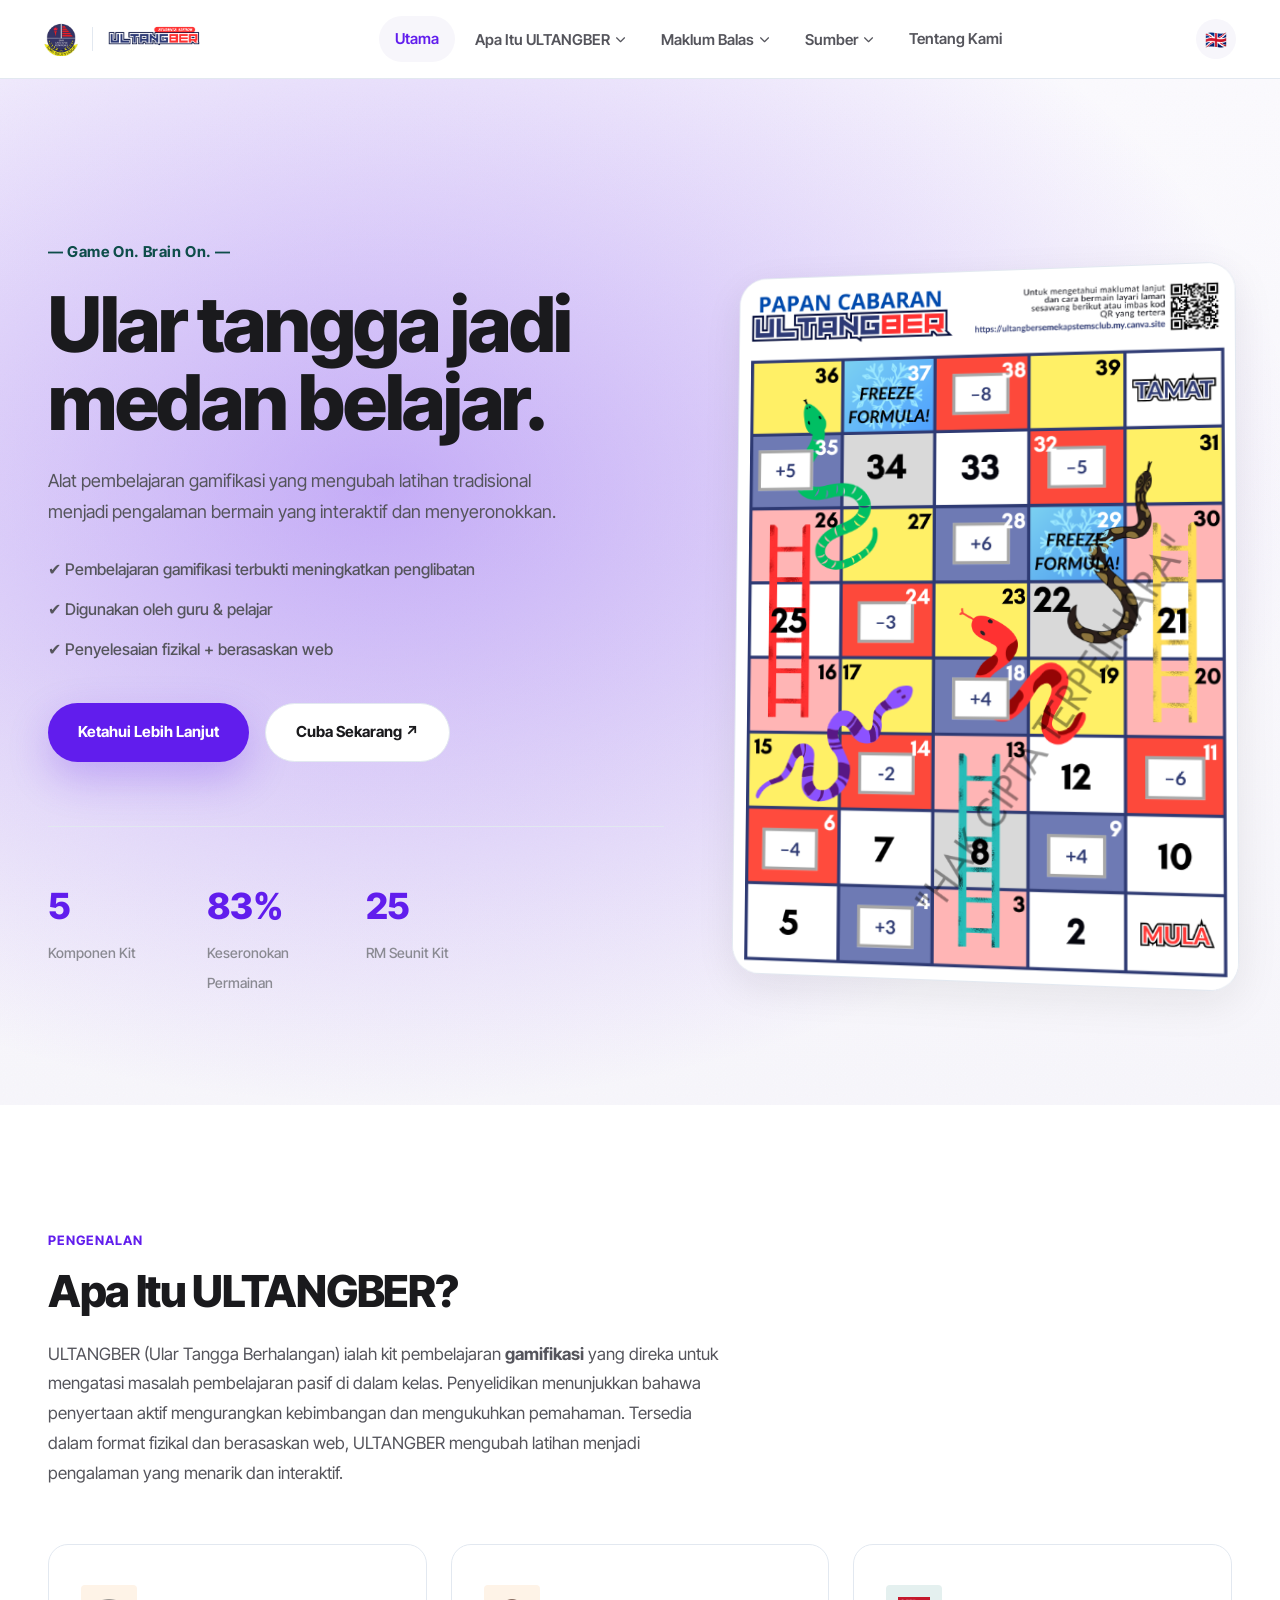
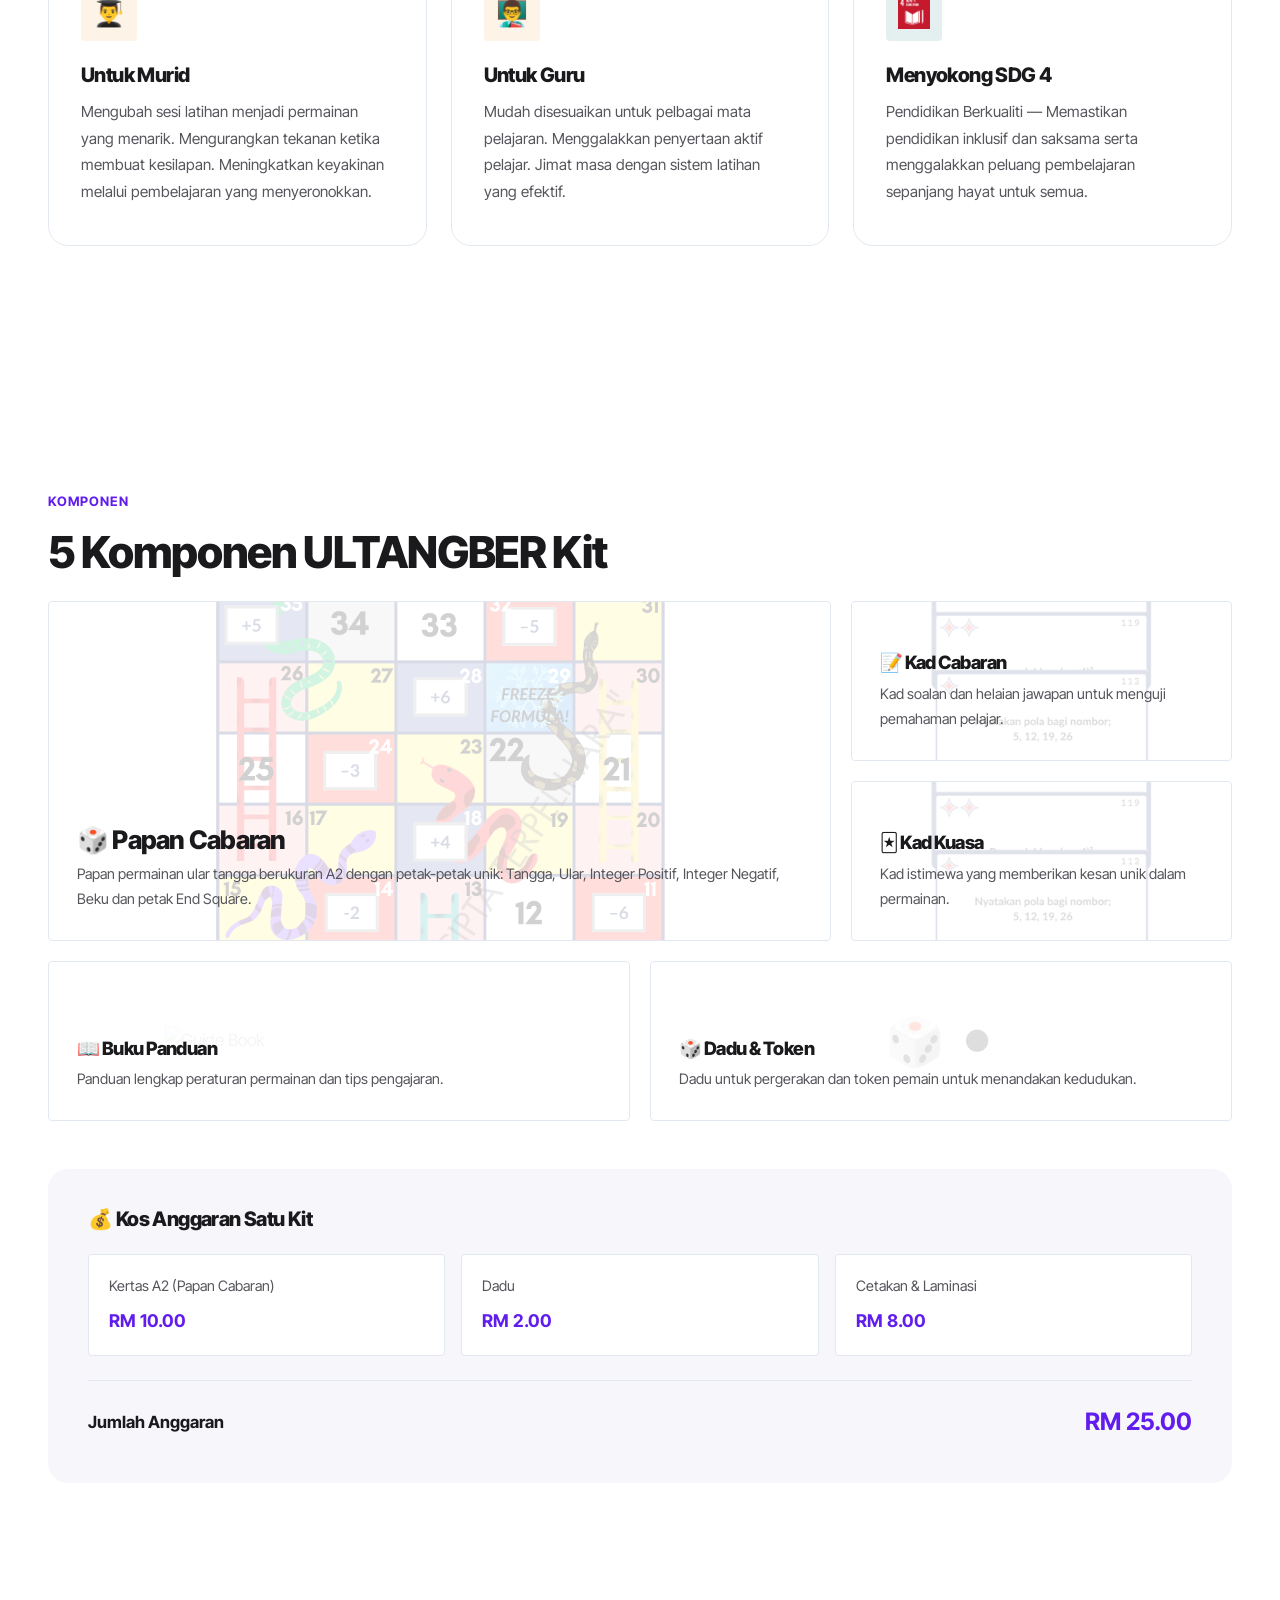
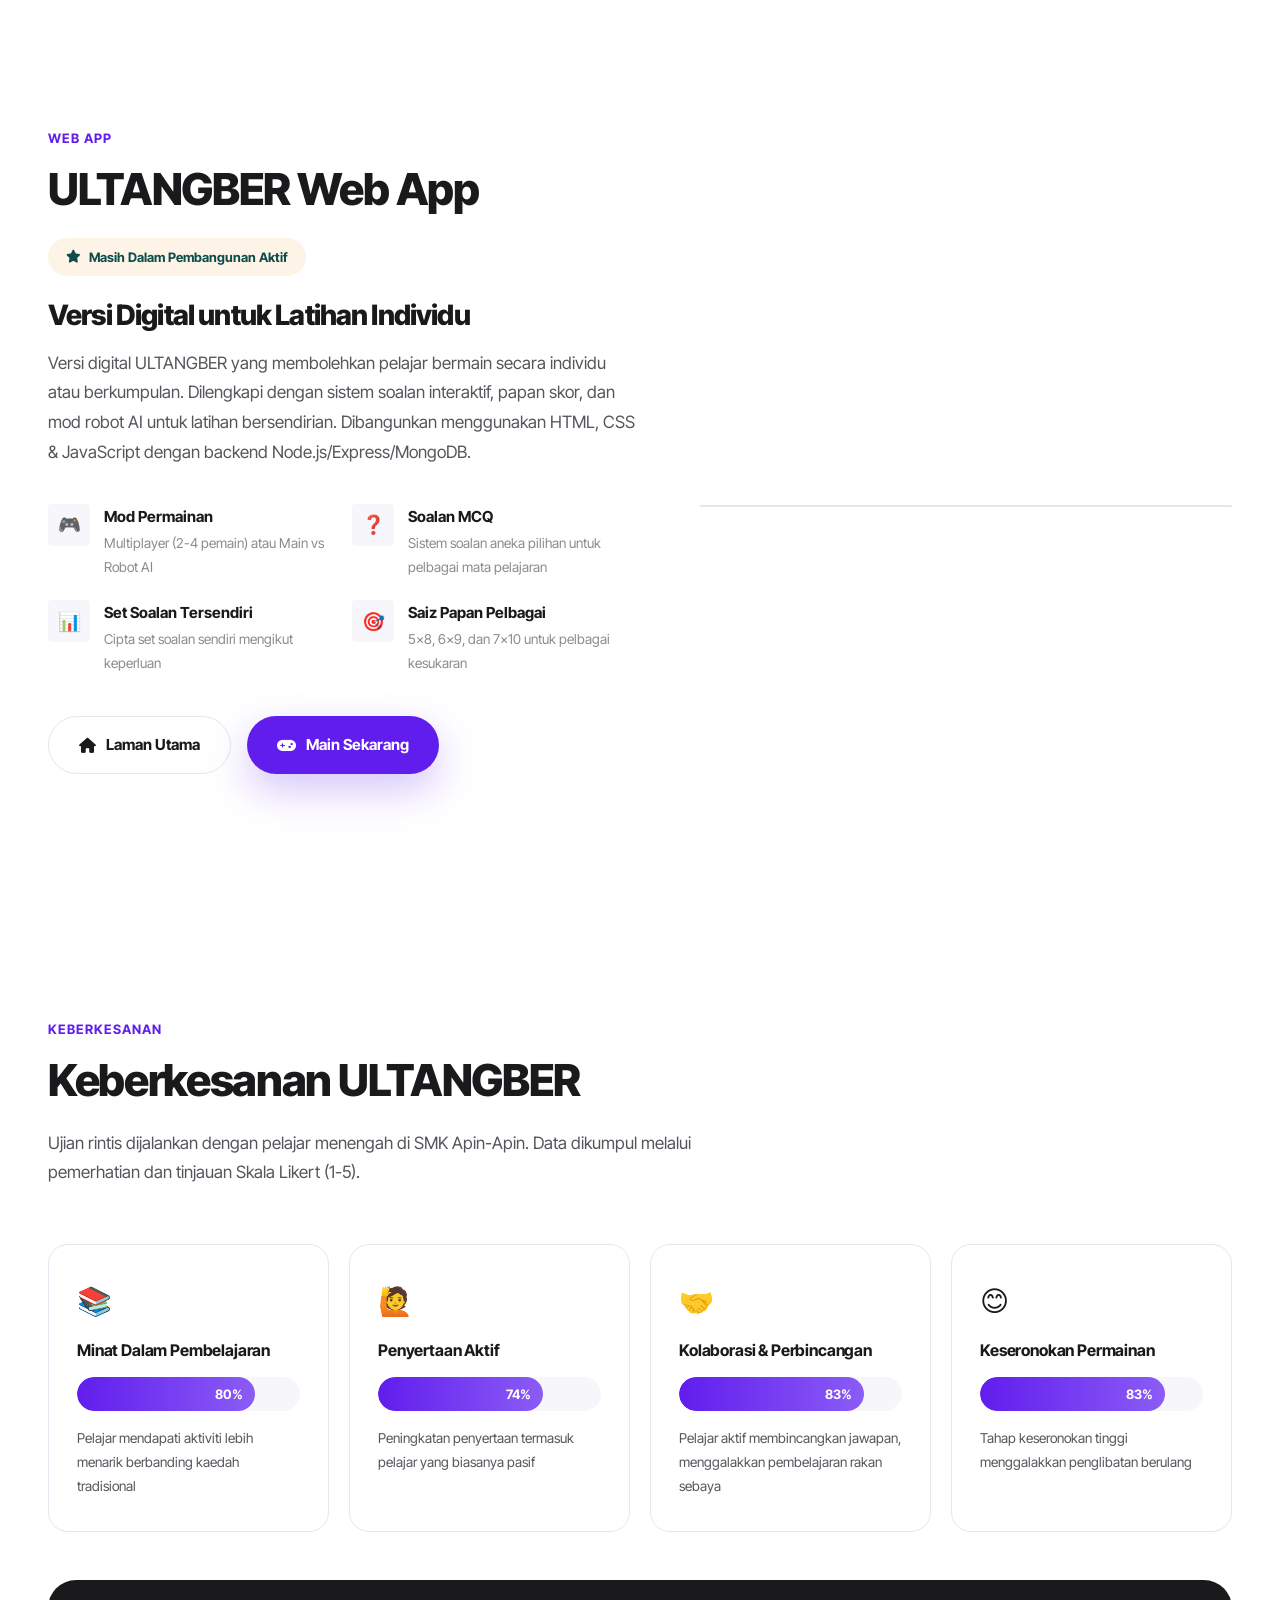
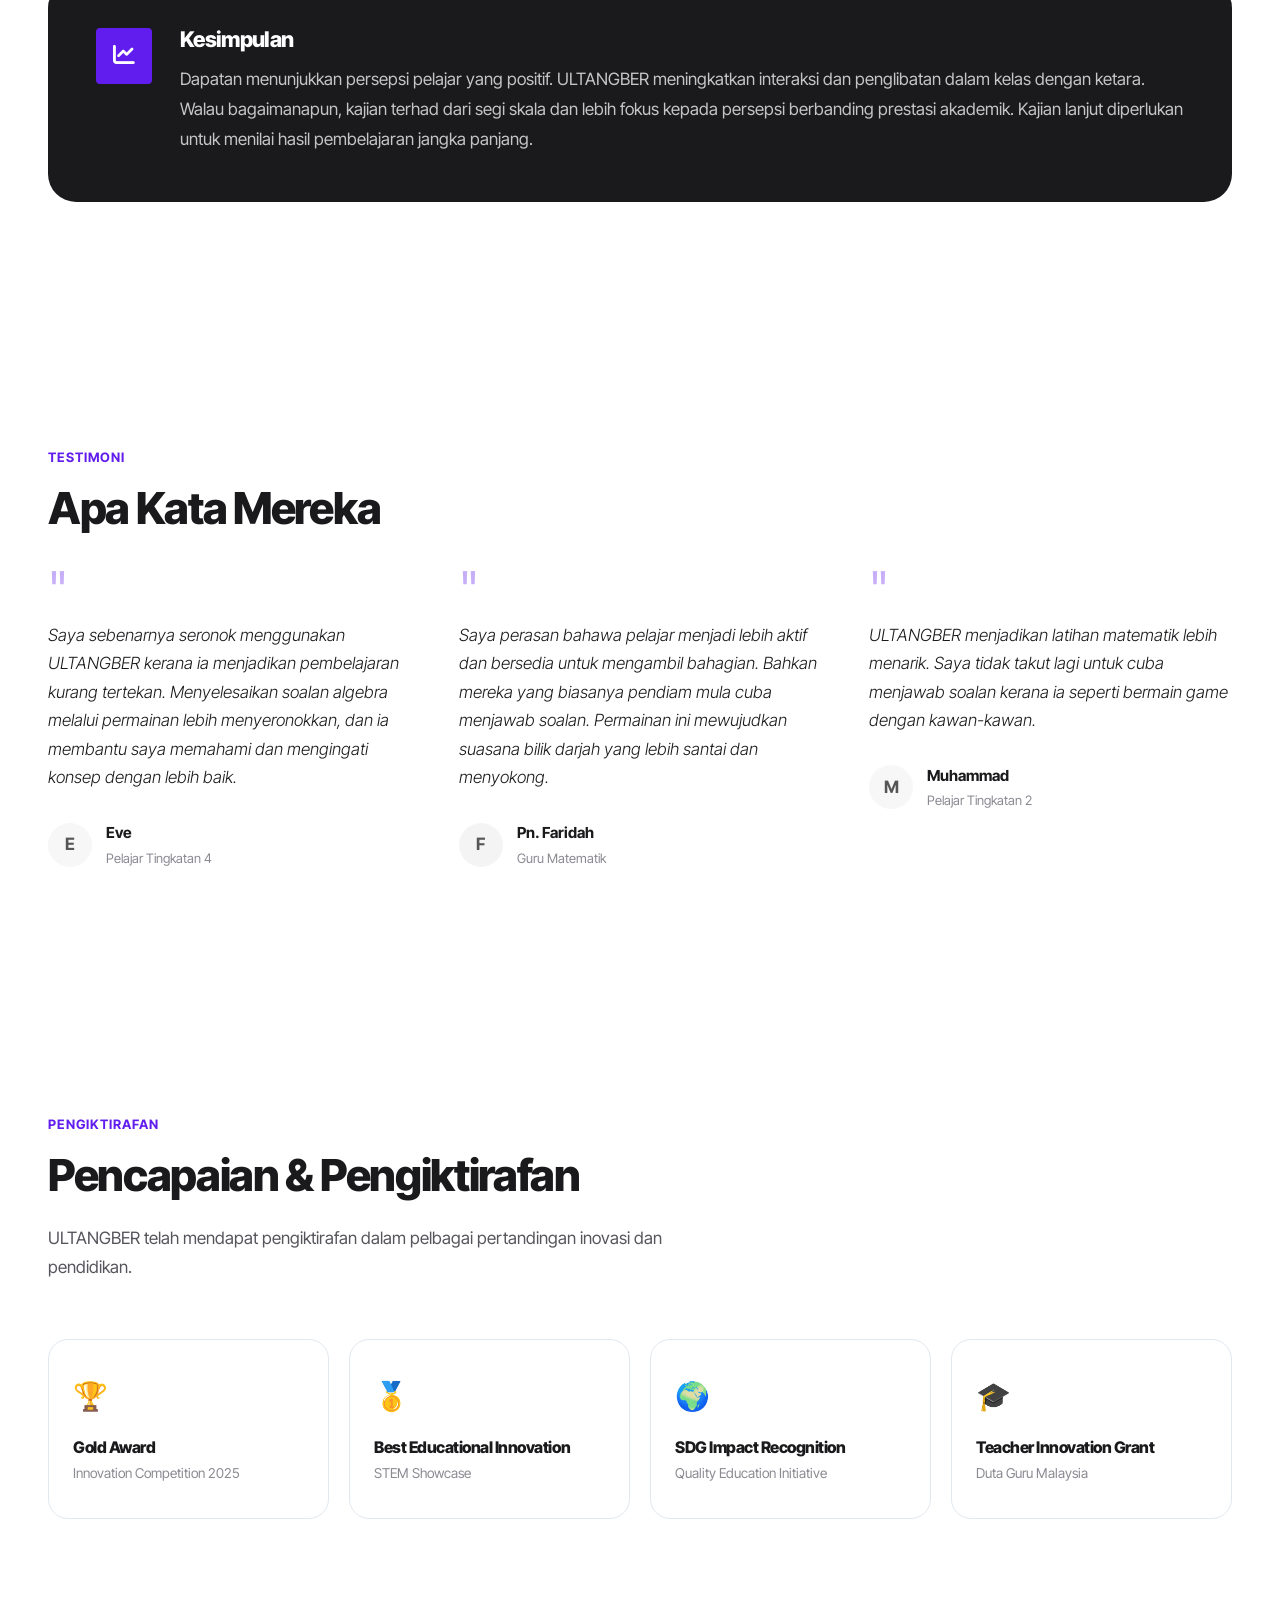
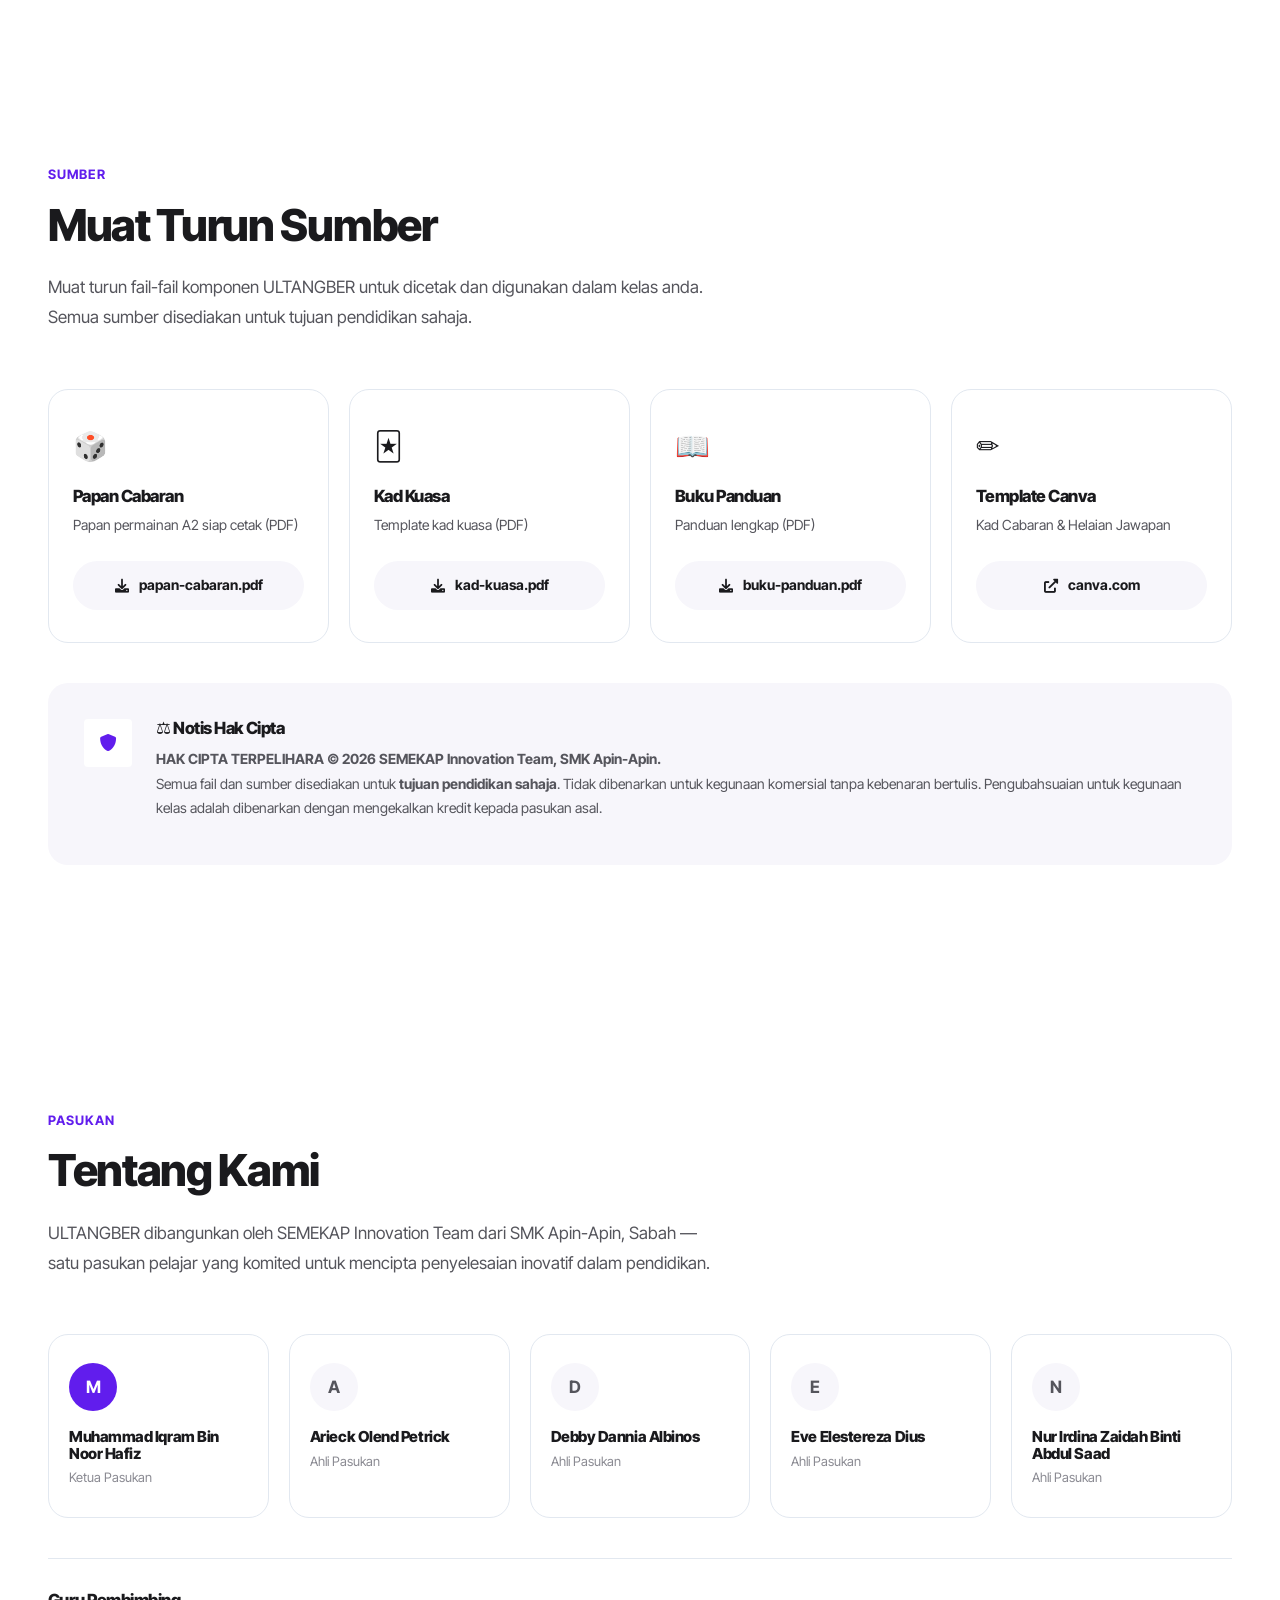
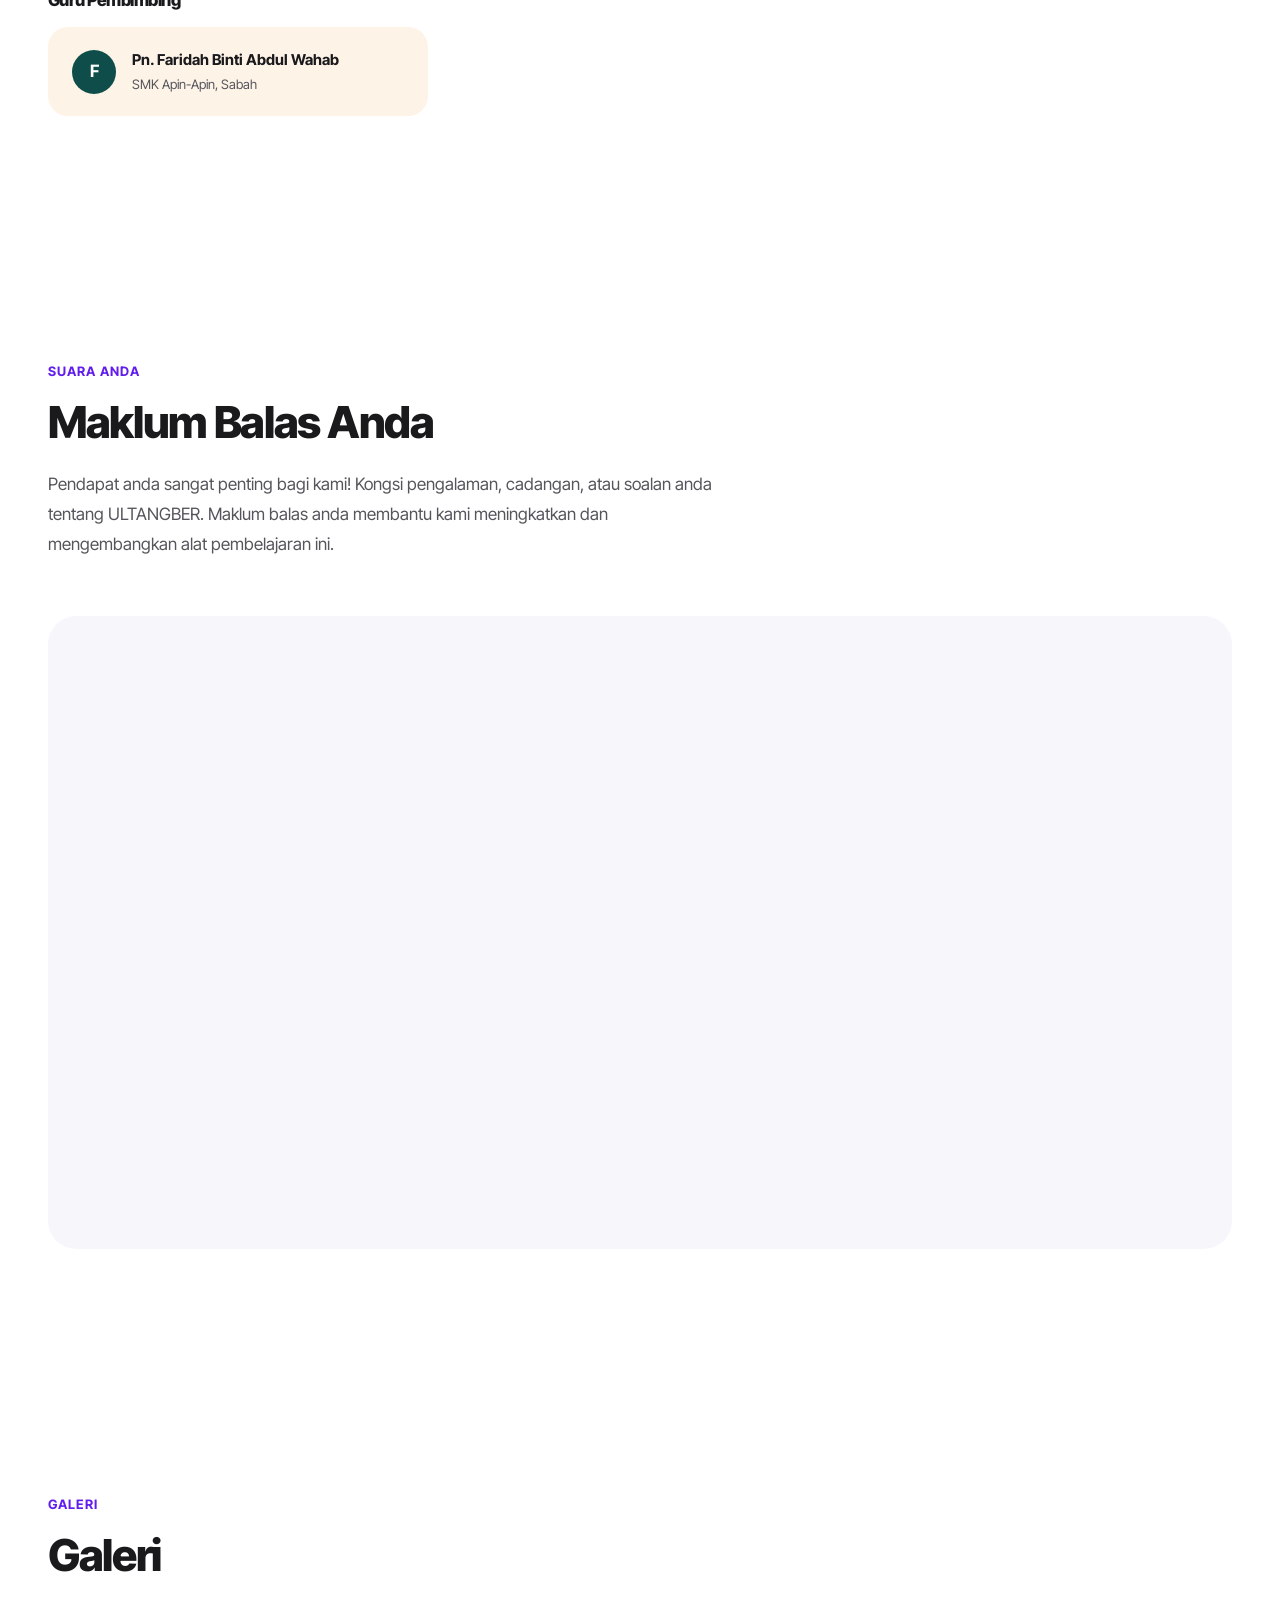
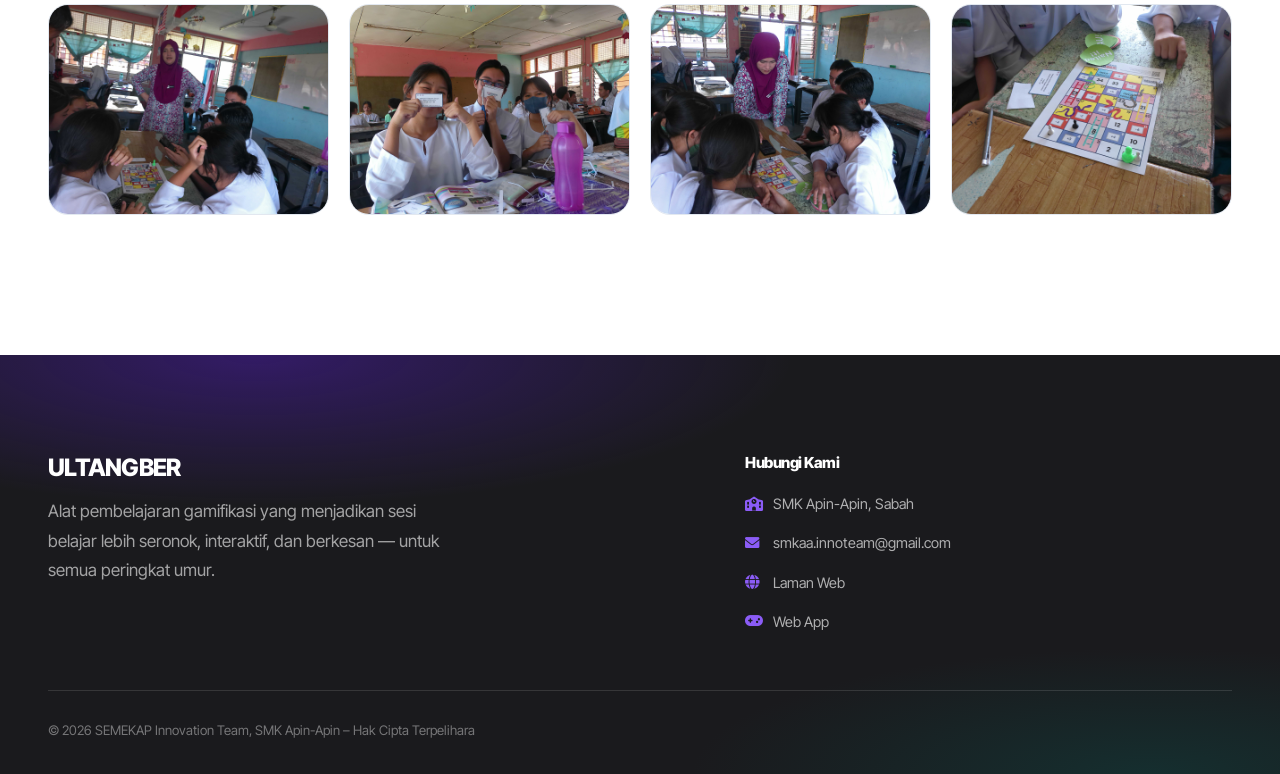
==== commit 575aa6b6: "Add files via upload" ====
--- a/index.html
+++ b/index.html
@@ -5,7 +5,7 @@
     <meta name="viewport" content="width=device-width, initial-scale=1.0">
     <title>ULTANGBER – Game On. Brain On.</title>
     <meta name="description" content="ULTANGBER (Ular Tangga Berhalangan) — a gamified learning kit by SEMEKAP Innovation Team, SMK Apin-Apin. Available as a physical kit and web app.">
-    <meta name="theme-color" content="#ffffff">
+    <meta name="theme-color" content="#611DED">
     <meta property="og:title" content="ULTANGBER – Game On. Brain On.">
     <meta property="og:description" content="A gamified learning tool that transforms traditional practice into an interactive and enjoyable gaming experience.">
     <meta property="og:type" content="website">
@@ -14,7 +14,7 @@
     <link rel="preconnect" href="https://fonts.googleapis.com">
     <link rel="preconnect" href="https://fonts.gstatic.com" crossorigin>
     <link rel="stylesheet" href="https://cdnjs.cloudflare.com/ajax/libs/font-awesome/6.0.0/css/all.min.css">
-    <link href="https://fonts.googleapis.com/css2?family=Nunito:wght@400;600;700;800;900&family=Poppins:wght@400;500;600;700;800;900&family=DM+Sans:wght@400;500;700&display=swap" rel="stylesheet">
+    <link href="https://fonts.googleapis.com/css2?family=Inter+Tight:wght@400;500;600;700;800;900&display=swap" rel="stylesheet">
     <link rel="stylesheet" href="style.css">
 </head>
 <body>
@@ -32,11 +32,11 @@
                          onerror="this.outerHTML='<span class=&quot;nav-logo-text&quot;>ULTANGBER</span>'">
                 </a>
             </div>
-            
+
             <ul class="nav-links" id="navLinks">
                 <li data-lang-show="ms"><a href="#hero">Utama</a></li>
                 <li data-lang-show="en"><a href="#hero">Home</a></li>
-                
+
                 <li class="nav-dropdown">
                     <button class="nav-dropdown-btn" data-lang-show="ms">
                         Apa Itu ULTANGBER <i class="fas fa-chevron-down"></i>
@@ -53,7 +53,7 @@
                         <li data-lang-show="en"><a href="#webapp">Web App</a></li>
                     </ul>
                 </li>
-                
+
                 <li class="nav-dropdown">
                     <button class="nav-dropdown-btn" data-lang-show="ms">
                         Maklum Balas <i class="fas fa-chevron-down"></i>
@@ -70,7 +70,7 @@
                         <li data-lang-show="en"><a href="#maklum-balas">Feedback</a></li>
                     </ul>
                 </li>
-                
+
                 <li class="nav-dropdown">
                     <button class="nav-dropdown-btn" data-lang-show="ms">
                         Sumber <i class="fas fa-chevron-down"></i>
@@ -85,11 +85,11 @@
                         <li data-lang-show="en"><a href="#galeri">Gallery</a></li>
                     </ul>
                 </li>
-                
+
                 <li data-lang-show="ms"><a href="#tentang-kami">Tentang Kami</a></li>
                 <li data-lang-show="en"><a href="#tentang-kami">About Us</a></li>
             </ul>
-            
+
             <div class="nav-right">
                 <button class="lang-toggle-btn" id="langToggleBtn" aria-label="Switch language">
                     <span id="langBtnFlag">🇬🇧</span>
@@ -105,28 +105,29 @@
 <!-- HERO -->
 <section id="hero">
     <div class="hero-gradient-bg"></div>
-    
+
     <div class="container">
         <div class="hero-inner">
             <div class="hero-text">
-                <img src="assets/logo.png" alt="ULTANGBER" class="hero-logo-big"
-                     onerror="this.outerHTML='<div class=&quot;hero-logo-fallback&quot;>ULTANGBER</div>'">
-                
                 <p class="hero-tagline">— Game On. Brain On. —</p>
-                
+
+                <h1 class="hero-headline" data-lang-show="ms">Ular tangga jadi<br>medan belajar.</h1>
+                <h1 class="hero-headline" data-lang-show="en">Snakes &amp; ladders,<br>reimagined for class.</h1>
+
                 <p class="hero-subtitle" data-lang-show="ms">Alat pembelajaran gamifikasi yang mengubah latihan tradisional menjadi pengalaman bermain yang interaktif dan menyeronokkan.</p>
                 <p class="hero-subtitle" data-lang-show="en">A gamified learning tool that transforms traditional practice into an interactive and enjoyable gaming experience.</p>
+
                 <ul class="hero-points" data-lang-show="ms">
-    <li>✔ Pembelajaran gamifikasi terbukti meningkatkan penglibatan</li>
-    <li>✔ Digunakan oleh guru & pelajar</li>
-    <li>✔ Penyelesaian fizikal + berasaskan web</li>
-</ul>
-<ul class="hero-points" data-lang-show="en">
-    <li>✔ Gamified learning proven to increase engagement</li>
-    <li>✔ Used by teachers & students</li>
-    <li>✔ Physical + Web-based solution</li>
-</ul>
-                
+                    <li>✔ Pembelajaran gamifikasi terbukti meningkatkan penglibatan</li>
+                    <li>✔ Digunakan oleh guru &amp; pelajar</li>
+                    <li>✔ Penyelesaian fizikal + berasaskan web</li>
+                </ul>
+                <ul class="hero-points" data-lang-show="en">
+                    <li>✔ Gamified learning proven to increase engagement</li>
+                    <li>✔ Used by teachers &amp; students</li>
+                    <li>✔ Physical + Web-based solution</li>
+                </ul>
+
                 <div class="hero-actions">
                     <a href="#pengenalan" class="btn-primary">
                         <span data-lang-show="ms">Ketahui Lebih Lanjut</span>
@@ -137,6 +138,29 @@
                         <span data-lang-show="en">Try Now ↗</span>
                     </a>
                 </div>
+
+                <div class="stats-strip">
+                    <div class="stat-block">
+                        <span class="stat-val">5</span>
+                        <span class="stat-label" data-lang-show="ms">Komponen Kit</span>
+                        <span class="stat-label" data-lang-show="en">Kit Components</span>
+                    </div>
+                    <div class="stat-block">
+                        <span class="stat-val">83%</span>
+                        <span class="stat-label" data-lang-show="ms">Keseronokan Permainan</span>
+                        <span class="stat-label" data-lang-show="en">Game Enjoyment</span>
+                    </div>
+                    <div class="stat-block">
+                        <span class="stat-val">25</span>
+                        <span class="stat-label" data-lang-show="ms">RM Seunit Kit</span>
+                        <span class="stat-label" data-lang-show="en">RM Per Kit</span>
+                    </div>
+                    <div class="stat-block">
+                        <span class="stat-val">3</span>
+                        <span class="stat-label" data-lang-show="ms">Saiz Papan</span>
+                        <span class="stat-label" data-lang-show="en">Board Sizes</span>
+                    </div>
+                </div>
             </div>
 
             <div class="hero-visual">
@@ -152,16 +176,18 @@
 <!-- APA ITU ULTANGBER -->
 <section id="pengenalan">
     <div class="container">
+        <span class="section-eyebrow" data-lang-show="ms">Pengenalan</span>
+        <span class="section-eyebrow" data-lang-show="en">Introduction</span>
         <h2 class="section-heading">
             <span data-lang-show="ms">Apa Itu ULTANGBER?</span>
             <span data-lang-show="en">What is ULTANGBER?</span>
         </h2>
-        
+
         <p class="section-intro reveal" data-lang-show="ms">
             ULTANGBER (Ular Tangga Berhalangan) ialah kit pembelajaran <strong>gamifikasi</strong> yang direka untuk mengatasi masalah pembelajaran pasif di dalam kelas. Penyelidikan menunjukkan bahawa penyertaan aktif mengurangkan kebimbangan dan mengukuhkan pemahaman. Tersedia dalam format fizikal dan berasaskan web, ULTANGBER mengubah latihan menjadi pengalaman yang menarik dan interaktif.
         </p>
         <p class="section-intro reveal" data-lang-show="en">
-            ULTANGBER (Challenge Snakes & Ladders) is a <strong>gamification</strong> learning kit designed to address passive learning issues in the classroom. Research shows that active participation reduces anxiety and strengthens understanding. Available in both physical and web-based formats, ULTANGBER transforms practice into an engaging and interactive experience.
+            ULTANGBER (Challenge Snakes &amp; Ladders) is a <strong>gamification</strong> learning kit designed to address passive learning issues in the classroom. Research shows that active participation reduces anxiety and strengthens understanding. Available in both physical and web-based formats, ULTANGBER transforms practice into an engaging and interactive experience.
         </p>
 
         <div class="target-audience-grid">
@@ -205,14 +231,16 @@
     </div>
 </section>
 
-<!-- KOMPONEN - 5 COMPONENTS -->
+<!-- KOMPONEN - BENTO GRID -->
 <section id="komponen">
     <div class="container">
+        <span class="section-eyebrow" data-lang-show="ms">Komponen</span>
+        <span class="section-eyebrow" data-lang-show="en">Components</span>
         <h2 class="section-heading">
             <span data-lang-show="ms">5 Komponen ULTANGBER Kit</span>
             <span data-lang-show="en">5 ULTANGBER Kit Components</span>
         </h2>
-        
+
         <div class="komponen-grid-5">
             <div class="komponen-card reveal">
                 <div class="komp-visual komp-board">
@@ -236,11 +264,11 @@
                 </div>
                 <div class="komp-info">
                     <h3 class="komp-title">
-                        <span data-lang-show="ms">📝 Kad Cabaran & Helaian Jawapan</span>
-                        <span data-lang-show="en">📝 Challenge Cards & Answer Sheets</span>
+                        <span data-lang-show="ms">📝 Kad Cabaran</span>
+                        <span data-lang-show="en">📝 Challenge Cards</span>
                     </h3>
-                    <p class="komp-desc" data-lang-show="ms">Kad soalan dan helaian jawapan untuk menguji pemahaman pelajar. Boleh disesuaikan mengikut mata pelajaran dan tahap kesukaran.</p>
-                    <p class="komp-desc" data-lang-show="en">Question cards and answer sheets to test student comprehension. Customizable according to subject and difficulty level.</p>
+                    <p class="komp-desc" data-lang-show="ms">Kad soalan dan helaian jawapan untuk menguji pemahaman pelajar.</p>
+                    <p class="komp-desc" data-lang-show="en">Question cards and answer sheets to test student comprehension.</p>
                 </div>
             </div>
 
@@ -254,8 +282,8 @@
                         <span data-lang-show="ms">🃏 Kad Kuasa</span>
                         <span data-lang-show="en">🃏 Power Cards</span>
                     </h3>
-                    <p class="komp-desc" data-lang-show="ms">Kad istimewa yang memberikan kesan unik dalam permainan, menambah variasi dan keseronokan.</p>
-                    <p class="komp-desc" data-lang-show="en">Special cards that provide unique effects in the game, adding variation and excitement.</p>
+                    <p class="komp-desc" data-lang-show="ms">Kad istimewa yang memberikan kesan unik dalam permainan.</p>
+                    <p class="komp-desc" data-lang-show="en">Special cards that provide unique effects in the game.</p>
                 </div>
             </div>
 
@@ -269,8 +297,8 @@
                         <span data-lang-show="ms">📖 Buku Panduan</span>
                         <span data-lang-show="en">📖 Guide Book</span>
                     </h3>
-                    <p class="komp-desc" data-lang-show="ms">Panduan lengkap peraturan permainan, tips pengajaran, dan cara penyesuaian untuk mata pelajaran berbeza.</p>
-                    <p class="komp-desc" data-lang-show="en">Complete guide with game rules, teaching tips, and customization methods for different subjects.</p>
+                    <p class="komp-desc" data-lang-show="ms">Panduan lengkap peraturan permainan dan tips pengajaran.</p>
+                    <p class="komp-desc" data-lang-show="en">Complete guide with game rules and teaching tips.</p>
                 </div>
             </div>
 
@@ -283,11 +311,11 @@
                 </div>
                 <div class="komp-info">
                     <h3 class="komp-title">
-                        <span data-lang-show="ms">🎲 Dadu & Token</span>
-                        <span data-lang-show="en">🎲 Dice & Tokens</span>
+                        <span data-lang-show="ms">🎲 Dadu &amp; Token</span>
+                        <span data-lang-show="en">🎲 Dice &amp; Tokens</span>
                     </h3>
-                    <p class="komp-desc" data-lang-show="ms">Dadu untuk menentukan pergerakan dan token pemain untuk menandakan kedudukan dalam permainan.</p>
-                    <p class="komp-desc" data-lang-show="en">Dice to determine movement and player tokens to mark positions in the game.</p>
+                    <p class="komp-desc" data-lang-show="ms">Dadu untuk pergerakan dan token pemain untuk menandakan kedudukan.</p>
+                    <p class="komp-desc" data-lang-show="en">Dice for movement and player tokens to mark positions.</p>
                 </div>
             </div>
         </div>
@@ -302,11 +330,6 @@
                 <div class="cost-item">
                     <span data-lang-show="ms">Kertas A2 (Papan Cabaran)</span>
                     <span data-lang-show="en">A2 Paper (Challenge Board)</span>
-                    <strong>RM 5.00</strong>
-                </div>
-                <div class="cost-item">
-                    <span data-lang-show="ms">Kertas A4 (Kad & Helaian)</span>
-                    <span data-lang-show="en">A4 Paper (Cards & Sheets)</span>
                     <strong>RM 10.00</strong>
                 </div>
                 <div class="cost-item">
@@ -315,8 +338,8 @@
                     <strong>RM 2.00</strong>
                 </div>
                 <div class="cost-item">
-                    <span data-lang-show="ms">Cetakan & Laminasi</span>
-                    <span data-lang-show="en">Printing & Laminating</span>
+                    <span data-lang-show="ms">Cetakan &amp; Laminasi</span>
+                    <span data-lang-show="en">Printing &amp; Laminating</span>
                     <strong>RM 8.00</strong>
                 </div>
             </div>
@@ -329,9 +352,10 @@
     </div>
 </section>
 
-<!-- WEB APP - UPDATED & CREATIVE -->
+<!-- WEB APP -->
 <section id="webapp">
     <div class="container">
+        <span class="section-eyebrow">Web App</span>
         <h2 class="section-heading">
             <span data-lang-show="ms">ULTANGBER Web App</span>
             <span data-lang-show="en">ULTANGBER Web App</span>
@@ -344,13 +368,13 @@
                     <span data-lang-show="ms">Masih Dalam Pembangunan Aktif</span>
                     <span data-lang-show="en">Still in Active Development</span>
                 </div>
-                
+
                 <h3 class="webapp-subtitle" data-lang-show="ms">Versi Digital untuk Latihan Individu</h3>
                 <h3 class="webapp-subtitle" data-lang-show="en">Digital Version for Individual Practice</h3>
-                
-                <p class="webapp-desc" data-lang-show="ms">Versi digital ULTANGBER yang membolehkan pelajar bermain secara individu atau berkumpulan. Dilengkapi dengan sistem soalan interaktif, papan skor, dan mod robot AI untuk latihan bersendirian. Dibangunkan menggunakan HTML, CSS & JavaScript dengan backend Node.js/Express/MongoDB.</p>
-                <p class="webapp-desc" data-lang-show="en">A digital version of ULTANGBER that allows students to play individually or in groups. Features interactive question system, scoreboard, and AI robot mode for solo practice. Built using HTML, CSS & JavaScript with Node.js/Express/MongoDB backend.</p>
-                
+
+                <p class="webapp-desc" data-lang-show="ms">Versi digital ULTANGBER yang membolehkan pelajar bermain secara individu atau berkumpulan. Dilengkapi dengan sistem soalan interaktif, papan skor, dan mod robot AI untuk latihan bersendirian. Dibangunkan menggunakan HTML, CSS &amp; JavaScript dengan backend Node.js/Express/MongoDB.</p>
+                <p class="webapp-desc" data-lang-show="en">A digital version of ULTANGBER that allows students to play individually or in groups. Features interactive question system, scoreboard, and AI robot mode for solo practice. Built using HTML, CSS &amp; JavaScript with Node.js/Express/MongoDB backend.</p>
+
                 <div class="webapp-features">
                     <div class="webapp-feature-item">
                         <div class="feature-icon">🎮</div>
@@ -361,7 +385,7 @@
                             <span data-lang-show="en">Multiplayer (2-4 players) or Play vs AI Robot</span>
                         </div>
                     </div>
-                    
+
                     <div class="webapp-feature-item">
                         <div class="feature-icon">❓</div>
                         <div class="feature-text">
@@ -371,7 +395,7 @@
                             <span data-lang-show="en">Multiple choice question system for various subjects</span>
                         </div>
                     </div>
-                    
+
                     <div class="webapp-feature-item">
                         <div class="feature-icon">📊</div>
                         <div class="feature-text">
@@ -381,7 +405,7 @@
                             <span data-lang-show="en">Create your own question sets as needed</span>
                         </div>
                     </div>
-                    
+
                     <div class="webapp-feature-item">
                         <div class="feature-icon">🎯</div>
                         <div class="feature-text">
@@ -392,7 +416,7 @@
                         </div>
                     </div>
                 </div>
-                
+
                 <div class="webapp-links">
                     <a href="https://ultangber.onrender.com" target="_blank" class="webapp-link-btn landing">
                         <i class="fas fa-home"></i>
@@ -420,112 +444,16 @@
     </div>
 </section>
 
-<!-- DOWNLOAD SECTION -->
-<section id="muat-turun">
-    <div class="container">
-        <h2 class="section-heading">
-            <span data-lang-show="ms">Muat Turun Sumber</span>
-            <span data-lang-show="en">Download Resources</span>
-        </h2>
-        
-        <p class="section-intro reveal">
-            <span data-lang-show="ms">
-                Muat turun fail-fail komponen ULTANGBER untuk dicetak dan digunakan dalam kelas anda. Semua sumber disediakan untuk tujuan pendidikan sahaja.
-            </span>
-            <span data-lang-show="en">
-                Download ULTANGBER component files to print and use in your classroom. All resources are provided for educational purposes only.
-            </span>
-        </p>
-
-        <div class="dl-grid">
-            <div class="dl-card reveal">
-                <div class="dl-icon">🎲</div>
-                <h3 class="dl-title">
-                    <span data-lang-show="ms">Papan Cabaran</span>
-                    <span data-lang-show="en">Challenge Board</span>
-                </h3>
-                <p class="dl-desc" data-lang-show="ms">Papan permainan A2 siap cetak (PDF)</p>
-                <p class="dl-desc" data-lang-show="en">A2 game board ready to print (PDF)</p>
-                <a href="assets/downloads/papan-cabaran.pdf" download class="dl-btn">
-                    <i class="fas fa-download"></i>
-                    <span>papan-cabaran.pdf</span>
-                </a>
-            </div>
-
-            <div class="dl-card reveal">
-                <div class="dl-icon">🃏</div>
-                <h3 class="dl-title">
-                    <span data-lang-show="ms">Kad Kuasa</span>
-                    <span data-lang-show="en">Power Cards</span>
-                </h3>
-                <p class="dl-desc" data-lang-show="ms">Template kad kuasa (PDF)</p>
-                <p class="dl-desc" data-lang-show="en">Power cards templates (PDF)</p>
-                <a href="assets/downloads/kad-kuasa.pdf" download class="dl-btn">
-                    <i class="fas fa-download"></i>
-                    <span>kad-kuasa.pdf</span>
-                </a>
-            </div>
-
-            <div class="dl-card reveal">
-                <div class="dl-icon">📖</div>
-                <h3 class="dl-title">
-                    <span data-lang-show="ms">Buku Panduan</span>
-                    <span data-lang-show="en">Guide Book</span>
-                </h3>
-                <p class="dl-desc" data-lang-show="ms">Panduan lengkap (PDF)</p>
-                <p class="dl-desc" data-lang-show="en">Complete guide (PDF)</p>
-                <a href="assets/downloads/buku-panduan.pdf" download class="dl-btn">
-                    <i class="fas fa-download"></i>
-                    <span>buku-panduan.pdf</span>
-                </a>
-            </div>
-
-            <div class="dl-card reveal">
-                <div class="dl-icon">✏️</div>
-                <h3 class="dl-title">
-                    <span data-lang-show="ms">Template Canva</span>
-                    <span data-lang-show="en">Canva Templates</span>
-                </h3>
-                <p class="dl-desc" data-lang-show="ms">Kad Cabaran & Helaian Jawapan</p>
-                <p class="dl-desc" data-lang-show="en">Challenge Cards & Answer Sheets</p>
-                <a href="https://canva.com" target="_blank" class="dl-btn canva-btn">
-                    <i class="fas fa-external-link-alt"></i>
-                    <span>canva.com</span>
-                </a>
-            </div>
-        </div>
-
-        <!-- Copyright Notice -->
-        <div class="dl-copyright reveal">
-            <div class="dl-copyright-icon">
-                <i class="fas fa-shield-alt"></i>
-            </div>
-            <div class="dl-copyright-content">
-                <h3>
-                    <span data-lang-show="ms">⚖️ Notis Hak Cipta</span>
-                    <span data-lang-show="en">⚖️ Copyright Notice</span>
-                </h3>
-                <p data-lang-show="ms">
-                    <strong>HAK CIPTA TERPELIHARA © 2026 SEMEKAP Innovation Team, SMK Apin-Apin.</strong><br>
-                    Semua fail dan sumber disediakan untuk <strong>tujuan pendidikan sahaja</strong>. Tidak dibenarkan untuk kegunaan komersial tanpa kebenaran bertulis. Pengubahsuaian untuk kegunaan kelas adalah dibenarkan dengan mengekalkan kredit kepada pasukan asal.
-                </p>
-                <p data-lang-show="en">
-                    <strong>ALL RIGHTS RESERVED © 2026 SEMEKAP Innovation Team, SMK Apin-Apin.</strong><br>
-                    All files and resources are provided for <strong>educational purposes only</strong>. Commercial use is not permitted without written permission. Modifications for classroom use are allowed while maintaining credit to the original team.
-                </p>
-            </div>
-        </div>
-    </div>
-</section>
-
 <!-- KEBERKESANAN -->
 <section id="keberkesanan">
     <div class="container">
+        <span class="section-eyebrow" data-lang-show="ms">Keberkesanan</span>
+        <span class="section-eyebrow" data-lang-show="en">Effectiveness</span>
         <h2 class="section-heading">
             <span data-lang-show="ms">Keberkesanan ULTANGBER</span>
             <span data-lang-show="en">ULTANGBER Effectiveness</span>
         </h2>
-        
+
         <p class="section-intro reveal">
             <span data-lang-show="ms">
                 Ujian rintis dijalankan dengan pelajar menengah di SMK Apin-Apin. Data dikumpul melalui pemerhatian dan tinjauan Skala Likert (1-5).
@@ -565,8 +493,8 @@
             <div class="result-card reveal">
                 <div class="result-icon">🤝</div>
                 <h3 class="result-title">
-                    <span data-lang-show="ms">Kolaborasi & Perbincangan</span>
-                    <span data-lang-show="en">Collaboration & Discussion</span>
+                    <span data-lang-show="ms">Kolaborasi &amp; Perbincangan</span>
+                    <span data-lang-show="en">Collaboration &amp; Discussion</span>
                 </h3>
                 <div class="result-bar">
                     <div class="result-bar-fill" style="width: 83%;">83%</div>
@@ -610,11 +538,13 @@
 <!-- TESTIMONI -->
 <section id="testimoni">
     <div class="container">
+        <span class="section-eyebrow" data-lang-show="ms">Testimoni</span>
+        <span class="section-eyebrow" data-lang-show="en">Testimonials</span>
         <h2 class="section-heading">
-            <span data-lang-show="ms">Testimoni</span>
-            <span data-lang-show="en">Testimonials</span>
+            <span data-lang-show="ms">Apa Kata Mereka</span>
+            <span data-lang-show="en">What They're Saying</span>
         </h2>
-        
+
         <div class="testimoni-grid-mobile">
             <div class="testimoni-card reveal">
                 <div class="testi-quote">"</div>
@@ -661,14 +591,17 @@
     </div>
 </section>
 
-    <section id="awards">
-    <div class="container">
+<!-- AWARDS -->
+<section id="awards">
+    <div class="container">
+        <span class="section-eyebrow" data-lang-show="ms">Pengiktirafan</span>
+        <span class="section-eyebrow" data-lang-show="en">Recognition</span>
         <h2 class="section-heading">
-            <span data-lang-show="ms">Pencapaian & Pengiktirafan</span>
-            <span data-lang-show="en">Awards & Recognition</span>
+            <span data-lang-show="ms">Pencapaian &amp; Pengiktirafan</span>
+            <span data-lang-show="en">Awards &amp; Recognition</span>
         </h2>
 
-        <p class="section-intro">
+        <p class="section-intro reveal">
             <span data-lang-show="ms">
                 ULTANGBER telah mendapat pengiktirafan dalam pelbagai pertandingan inovasi dan pendidikan.
             </span>
@@ -678,43 +611,139 @@
         </p>
 
         <div class="awards-grid">
-            
-            <div class="award-card">
+            <div class="award-card reveal">
                 <div class="award-icon">🏆</div>
                 <h3>Gold Award</h3>
                 <p>Innovation Competition 2025</p>
             </div>
-
-            <div class="award-card">
+            <div class="award-card reveal">
                 <div class="award-icon">🥇</div>
                 <h3>Best Educational Innovation</h3>
                 <p>STEM Showcase</p>
             </div>
-
-            <div class="award-card">
+            <div class="award-card reveal">
                 <div class="award-icon">🌍</div>
                 <h3>SDG Impact Recognition</h3>
                 <p>Quality Education Initiative</p>
             </div>
-
-            <div class="award-card">
+            <div class="award-card reveal">
                 <div class="award-icon">🎓</div>
                 <h3>Teacher Innovation Grant</h3>
                 <p>Duta Guru Malaysia</p>
             </div>
-
-        </div>
-    </div>
-</section>
-    
+        </div>
+    </div>
+</section>
+
+<!-- DOWNLOAD SECTION -->
+<section id="muat-turun">
+    <div class="container">
+        <span class="section-eyebrow" data-lang-show="ms">Sumber</span>
+        <span class="section-eyebrow" data-lang-show="en">Resources</span>
+        <h2 class="section-heading">
+            <span data-lang-show="ms">Muat Turun Sumber</span>
+            <span data-lang-show="en">Download Resources</span>
+        </h2>
+
+        <p class="section-intro reveal">
+            <span data-lang-show="ms">
+                Muat turun fail-fail komponen ULTANGBER untuk dicetak dan digunakan dalam kelas anda. Semua sumber disediakan untuk tujuan pendidikan sahaja.
+            </span>
+            <span data-lang-show="en">
+                Download ULTANGBER component files to print and use in your classroom. All resources are provided for educational purposes only.
+            </span>
+        </p>
+
+        <div class="dl-grid">
+            <div class="dl-card reveal">
+                <div class="dl-icon">🎲</div>
+                <h3 class="dl-title">
+                    <span data-lang-show="ms">Papan Cabaran</span>
+                    <span data-lang-show="en">Challenge Board</span>
+                </h3>
+                <p class="dl-desc" data-lang-show="ms">Papan permainan A2 siap cetak (PDF)</p>
+                <p class="dl-desc" data-lang-show="en">A2 game board ready to print (PDF)</p>
+                <a href="assets/downloads/papan-cabaran.pdf" download class="dl-btn">
+                    <i class="fas fa-download"></i>
+                    <span>papan-cabaran.pdf</span>
+                </a>
+            </div>
+
+            <div class="dl-card reveal">
+                <div class="dl-icon">🃏</div>
+                <h3 class="dl-title">
+                    <span data-lang-show="ms">Kad Kuasa</span>
+                    <span data-lang-show="en">Power Cards</span>
+                </h3>
+                <p class="dl-desc" data-lang-show="ms">Template kad kuasa (PDF)</p>
+                <p class="dl-desc" data-lang-show="en">Power cards templates (PDF)</p>
+                <a href="assets/downloads/kad-kuasa.pdf" download class="dl-btn">
+                    <i class="fas fa-download"></i>
+                    <span>kad-kuasa.pdf</span>
+                </a>
+            </div>
+
+            <div class="dl-card reveal">
+                <div class="dl-icon">📖</div>
+                <h3 class="dl-title">
+                    <span data-lang-show="ms">Buku Panduan</span>
+                    <span data-lang-show="en">Guide Book</span>
+                </h3>
+                <p class="dl-desc" data-lang-show="ms">Panduan lengkap (PDF)</p>
+                <p class="dl-desc" data-lang-show="en">Complete guide (PDF)</p>
+                <a href="assets/downloads/buku-panduan.pdf" download class="dl-btn">
+                    <i class="fas fa-download"></i>
+                    <span>buku-panduan.pdf</span>
+                </a>
+            </div>
+
+            <div class="dl-card reveal">
+                <div class="dl-icon">✏️</div>
+                <h3 class="dl-title">
+                    <span data-lang-show="ms">Template Canva</span>
+                    <span data-lang-show="en">Canva Templates</span>
+                </h3>
+                <p class="dl-desc" data-lang-show="ms">Kad Cabaran &amp; Helaian Jawapan</p>
+                <p class="dl-desc" data-lang-show="en">Challenge Cards &amp; Answer Sheets</p>
+                <a href="https://canva.com" target="_blank" class="dl-btn canva-btn">
+                    <i class="fas fa-external-link-alt"></i>
+                    <span>canva.com</span>
+                </a>
+            </div>
+        </div>
+
+        <div class="dl-copyright reveal">
+            <div class="dl-copyright-icon">
+                <i class="fas fa-shield-alt"></i>
+            </div>
+            <div class="dl-copyright-content">
+                <h3>
+                    <span data-lang-show="ms">⚖️ Notis Hak Cipta</span>
+                    <span data-lang-show="en">⚖️ Copyright Notice</span>
+                </h3>
+                <p data-lang-show="ms">
+                    <strong>HAK CIPTA TERPELIHARA © 2026 SEMEKAP Innovation Team, SMK Apin-Apin.</strong><br>
+                    Semua fail dan sumber disediakan untuk <strong>tujuan pendidikan sahaja</strong>. Tidak dibenarkan untuk kegunaan komersial tanpa kebenaran bertulis. Pengubahsuaian untuk kegunaan kelas adalah dibenarkan dengan mengekalkan kredit kepada pasukan asal.
+                </p>
+                <p data-lang-show="en">
+                    <strong>ALL RIGHTS RESERVED © 2026 SEMEKAP Innovation Team, SMK Apin-Apin.</strong><br>
+                    All files and resources are provided for <strong>educational purposes only</strong>. Commercial use is not permitted without written permission. Modifications for classroom use are allowed while maintaining credit to the original team.
+                </p>
+            </div>
+        </div>
+    </div>
+</section>
+
 <!-- TENTANG KAMI -->
 <section id="tentang-kami">
     <div class="container">
+        <span class="section-eyebrow" data-lang-show="ms">Pasukan</span>
+        <span class="section-eyebrow" data-lang-show="en">Team</span>
         <h2 class="section-heading">
             <span data-lang-show="ms">Tentang Kami</span>
             <span data-lang-show="en">About Us</span>
         </h2>
-        
+
         <p class="section-intro reveal">
             <span data-lang-show="ms">
                 ULTANGBER dibangunkan oleh SEMEKAP Innovation Team dari SMK Apin-Apin, Sabah — satu pasukan pelajar yang komited untuk mencipta penyelesaian inovatif dalam pendidikan.
@@ -790,11 +819,13 @@
 <!-- MAKLUM BALAS -->
 <section id="maklum-balas">
     <div class="container">
+        <span class="section-eyebrow" data-lang-show="ms">Suara Anda</span>
+        <span class="section-eyebrow" data-lang-show="en">Your Voice</span>
         <h2 class="section-heading">
             <span data-lang-show="ms">Maklum Balas Anda</span>
             <span data-lang-show="en">Your Feedback</span>
         </h2>
-        
+
         <p class="section-intro reveal">
             <span data-lang-show="ms">
                 Pendapat anda sangat penting bagi kami! Kongsi pengalaman, cadangan, atau soalan anda tentang ULTANGBER. Maklum balas anda membantu kami meningkatkan dan mengembangkan alat pembelajaran ini.
@@ -805,14 +836,14 @@
         </p>
 
         <div class="feedback-container reveal">
-            <iframe 
-                data-tally-src="https://tally.so/embed/44vG2k?alignLeft=1&hideTitle=1&transparentBackground=1&dynamicHeight=1" 
-                loading="lazy" 
-                width="100%" 
-                height="600" 
-                frameborder="0" 
-                marginheight="0" 
-                marginwidth="0" 
+            <iframe
+                data-tally-src="https://tally.so/embed/44vG2k?alignLeft=1&hideTitle=1&transparentBackground=1&dynamicHeight=1"
+                loading="lazy"
+                width="100%"
+                height="600"
+                frameborder="0"
+                marginheight="0"
+                marginwidth="0"
                 title="ULTANGBER Feedback Form"
                 class="tally-iframe">
             </iframe>
@@ -820,9 +851,11 @@
     </div>
 </section>
 
-<!-- GALERI - NO CAPTIONS -->
+<!-- GALERI -->
 <section id="galeri">
     <div class="container">
+        <span class="section-eyebrow" data-lang-show="ms">Galeri</span>
+        <span class="section-eyebrow" data-lang-show="en">Gallery</span>
         <h2 class="section-heading">
             <span data-lang-show="ms">Galeri</span>
             <span data-lang-show="en">Gallery</span>
@@ -848,7 +881,7 @@
     </div>
 </section>
 
-<!-- FOOTER - WITH GRADIENT -->
+<!-- FOOTER -->
 <footer>
     <div class="footer-gradient-bg"></div>
     <div class="container">
--- a/style.css
+++ b/style.css
@@ -1,2174 +1,947 @@
-/* ═══════════════════════════════════════════════════
-   ULTANGBER — style.css
-   SEMEKAP Innovation Team, SMK Apin-Apin, Sabah
-   © 2026 All Rights Reserved / Hak Cipta Terpelihara
-   ═══════════════════════════════════════════════════ */
-
-/* ── CSS VARIABLES ───────────────────────────────── */
+/* ═══════════════════════════════════════════════════════════
+   ULTANGBER — 2026 Design System
+   Purple #611DED retained as sole legacy brand constant.
+   Everything else — type, color, layout, components — rebuilt.
+   ═══════════════════════════════════════════════════════════ */
+
+/* ---------- TOKENS ---------- */
 :root {
-    --black:      #1C1C1C;
-    --white:      #FFFFFF;
-    --lightgray:  #F5F7FA;
-    --navy:       #2541B2;
-    --red:        #FF3B3B;
-    --yellow:     #FFD500;
-    --green:      #58CC02;
-    --blue:       #2E9CFF;
-    --purple:     #8E44AD;
-
-    --radius-sm:  10px;
-    --radius-md:  16px;
-    --radius-lg:  24px;
-    --radius-xl:  32px;
-
-    --shadow-sm:  0 2px 8px  rgba(0,0,0,0.08);
-    --shadow-md:  0 4px 16px rgba(0,0,0,0.11);
-    --shadow-lg:  0 8px 28px rgba(0,0,0,0.14);
-    --shadow-xl:  0 14px 40px rgba(0,0,0,0.18);
-
-    --t: 0.2s ease;
-    --header-h: 72px;
-}
-
-/* ── RESET ───────────────────────────────────────── */
+    /* Brand constant */
+    --purple: #611DED;
+    --purple-dark: #4A15B8;
+    --purple-light: #8B5CF6;
+
+    /* New accents */
+    --teal: #0E4D4A;
+    --teal-soft: #E4F0EF;
+    --peach: #FCDDBC;
+    --peach-soft: #FEF3E7;
+
+    /* Neutrals */
+    --ink: #1A1A1D;
+    --ink-soft: #55555C;
+    --ink-faint: #8A8A92;
+    --line: #E2E8F0;
+    --surface: #FFFFFF;
+    --surface-sunken: #F7F6FB;
+    --surface-glass: rgba(255, 255, 255, 0.55);
+    --surface-glass-strong: rgba(255, 255, 255, 0.72);
+
+    /* Type */
+    --font-display: 'Inter Tight', 'Instrument Sans', system-ui, sans-serif;
+    --font-body: 'Inter Tight', system-ui, sans-serif;
+
+    /* Radius / shadow / motion */
+    --r-sm: 4px;
+    --r-md: 20px;
+    --r-lg: 28px;
+    --r-pill: 999px;
+    --shadow-sm: 0 2px 8px rgba(26, 26, 29, 0.05);
+    --shadow-md: 0 12px 40px rgba(26, 26, 29, 0.08);
+    --shadow-purple: 0 16px 40px rgba(97, 29, 237, 0.25);
+    --ease: cubic-bezier(0.25, 1, 0.5, 1);
+    --section-pad: 120px 24px;
+}
+
+/* ---------- RESET ---------- */
+* { margin: 0; padding: 0; box-sizing: border-box; }
+
+html { scroll-behavior: smooth; }
+
+body {
+    font-family: var(--font-body);
+    font-weight: 400;
+    font-size: 1.0625rem;
+    line-height: 1.75;
+    color: var(--ink);
+    background: var(--surface);
+    -webkit-font-smoothing: antialiased;
+    overflow-x: hidden;
+}
+
+img { max-width: 100%; display: block; }
+a { color: inherit; text-decoration: none; }
+ul { list-style: none; }
+button { font-family: inherit; border: none; background: none; cursor: pointer; }
+
 *, *::before, *::after {
-    box-sizing: border-box;
-    margin: 0;
-    padding: 0;
-}
-
-html {
-    scroll-behavior: smooth;
-    -webkit-tap-highlight-color: transparent;
-}
-
-body {
-    font-family: 'Nunito', 'DM Sans', sans-serif;
-    background: var(--white);
-    color: var(--black);
-    overflow-x: hidden;
-    line-height: 1.6;
-}
-
-img {
-    max-width: 100%;
-    display: block;
-}
-
-a {
-    text-decoration: none;
-}
-
-/* ── UTILITY ─────────────────────────────────────── */
+    transition: background-color 0.3s var(--ease), border-color 0.3s var(--ease),
+                color 0.3s var(--ease), transform 0.3s var(--ease),
+                box-shadow 0.3s var(--ease), opacity 0.3s var(--ease);
+}
+
+h1, h2, h3, h4 {
+    font-family: var(--font-display);
+    font-weight: 800;
+    letter-spacing: -0.03em;
+    line-height: 1.08;
+    color: var(--ink);
+}
+
+p { text-align: left; }
+
 .container {
-    max-width: 1200px;
+    max-width: 1240px;
     margin: 0 auto;
     padding: 0 24px;
 }
 
-/* Language toggle visibility */
-[data-lang-show].lang-hidden {
-    display: none !important;
-}
-
-
-/* ═══════════════════════════════════════════════════
-   HEADER & NAVIGATION
-   ═══════════════════════════════════════════════════ */
-
-header {
+section { padding: var(--section-pad); position: relative; }
+section > .container { position: relative; z-index: 2; }
+
+/* language visibility (functional hook — unchanged) */
+[data-lang-show].lang-hidden { display: none !important; }
+
+/* ---------- REVEAL ON SCROLL ---------- */
+.reveal {
+    opacity: 0;
+    transform: translateY(28px);
+    transition: opacity 0.7s var(--ease), transform 0.7s var(--ease);
+}
+.reveal.visible { opacity: 1; transform: translateY(0); }
+
+@media (prefers-reduced-motion: reduce) {
+    .reveal { opacity: 1; transform: none; transition: none; }
+    *, *::before, *::after { transition-duration: 0.01ms !important; animation-duration: 0.01ms !important; }
+}
+
+/* ---------- SECTION HEADING ---------- */
+.section-eyebrow {
+    display: inline-block;
+    font-size: 0.8125rem;
+    font-weight: 700;
+    letter-spacing: 0.08em;
+    text-transform: uppercase;
+    color: var(--purple);
+    margin-bottom: 16px;
+}
+
+.section-heading {
+    font-size: clamp(2rem, 4vw, 2.75rem);
+    max-width: 720px;
+    margin-bottom: 24px;
+}
+
+.section-intro {
+    max-width: 680px;
+    color: var(--ink-soft);
+    font-size: 1.0625rem;
+    margin-bottom: 56px;
+}
+
+/* ---------- HEADER / NAV ---------- */
+#site-header {
     position: sticky;
     top: 0;
     z-index: 100;
-    background: white;
-    box-shadow: var(--shadow-sm);
-    transition: box-shadow 0.3s ease;
+    background: var(--surface-glass-strong);
+    backdrop-filter: blur(16px);
+    -webkit-backdrop-filter: blur(16px);
+    border-bottom: 1px solid var(--line);
 }
 
 .navbar {
     display: flex;
+    align-items: center;
     justify-content: space-between;
-    align-items: center;
-    padding: 14px 0;
-    position: relative;
-}
-
-/* Logo group */
-.logo-group {
-    display: flex;
-    align-items: center;
-    gap: 12px;
-}
-
-.school-logo {
-    height: 48px;
-    width: auto;
-    object-fit: contain;
-}
-
-.logo-divider {
-    width: 2px;
-    height: 40px;
-    background: rgba(0,0,0,0.1);
-    flex-shrink: 0;
-}
-
-.ultangber-logo {
-    height: 42px;
-    width: auto;
-    object-fit: contain;
-}
-
+    padding: 16px 0;
+    gap: 24px;
+}
+
+.logo-group { display: flex; align-items: center; gap: 14px; }
+.school-logo { height: 34px; width: auto; }
+.logo-divider { width: 1px; height: 24px; background: var(--line); }
+.ultangber-logo { height: 30px; width: auto; }
 .nav-logo-text {
-    font-family: 'Poppins', sans-serif;
-    font-size: 1.5rem;
-    font-weight: 700;
-    color: var(--navy);
-    letter-spacing: 0.02em;
-}
-
-/* Nav links */
+    font-family: var(--font-display);
+    font-weight: 800;
+    font-size: 1.15rem;
+    letter-spacing: -0.02em;
+    color: var(--purple);
+}
+
 .nav-links {
     display: flex;
-    list-style: none;
+    align-items: center;
     gap: 4px;
-}
-
-.nav-links li {
-    display: block;
-    position: relative;
-}
-
-.nav-links li a {
-    display: block;
-    color: var(--black);
-    text-decoration: none;
-    font-size: 0.9rem;
-    font-weight: 700;
-    padding: 10px 14px;
-    border-radius: var(--radius-sm);
-    transition: all var(--t);
-    white-space: nowrap;
-}
-
-.nav-links li a:hover {
-    background: var(--lightgray);
-    color: var(--navy);
-}
-
-/* Dropdown */
-.nav-dropdown {
-    position: relative;
-}
-
+    flex: 1;
+    justify-content: center;
+}
+
+.nav-links > li > a,
 .nav-dropdown-btn {
     display: flex;
     align-items: center;
     gap: 6px;
-    background: none;
-    border: none;
-    color: var(--black);
-    font-family: 'Nunito', sans-serif;
-    font-size: 0.9rem;
-    font-weight: 700;
-    padding: 10px 14px;
-    border-radius: var(--radius-sm);
-    cursor: pointer;
-    transition: all var(--t);
-    white-space: nowrap;
-}
-
-.nav-dropdown-btn:hover {
-    background: var(--lightgray);
-    color: var(--navy);
-}
-
-.nav-dropdown-btn i {
-    font-size: 0.72rem;
-    transition: transform 0.3s ease;
-}
-
-.nav-dropdown:hover .nav-dropdown-btn i {
-    transform: rotate(180deg);
-}
-
+    padding: 10px 16px;
+    border-radius: var(--r-pill);
+    font-size: 0.9375rem;
+    font-weight: 600;
+    color: var(--ink-soft);
+}
+
+.nav-links > li > a:hover,
+.nav-dropdown-btn:hover,
+.nav-links > li > a.nav-active {
+    background: var(--surface-sunken);
+    color: var(--purple);
+}
+
+.nav-dropdown-btn i { font-size: 0.65rem; }
+
+.nav-dropdown { position: relative; }
 .nav-dropdown-menu {
     position: absolute;
-    top: 100%;
+    top: calc(100% + 8px);
     left: 0;
-    background: white;
-    box-shadow: var(--shadow-lg);
-    border-radius: var(--radius-md);
-    padding: 8px 0;
     min-width: 200px;
-    list-style: none;
+    background: var(--surface);
+    border: 1px solid var(--line);
+    border-radius: var(--r-md);
+    box-shadow: var(--shadow-md);
+    padding: 8px;
     opacity: 0;
     visibility: hidden;
-    transform: translateY(-10px);
-    transition: all 0.25s ease;
-    z-index: 1000;
-}
-
+    transform: translateY(8px);
+}
 .nav-dropdown:hover .nav-dropdown-menu {
     opacity: 1;
     visibility: visible;
     transform: translateY(0);
 }
-
-.nav-dropdown-menu li {
+.nav-dropdown-menu a {
     display: block;
-}
-
-.nav-dropdown-menu li a {
-    display: block;
-    padding: 11px 20px;
-    color: var(--black);
-    text-decoration: none;
-    font-size: 0.88rem;
-    font-weight: 600;
-    border-radius: 0;
-    transition: all var(--t);
-}
-
-.nav-dropdown-menu li a:hover {
-    background: var(--lightgray);
-    color: var(--navy);
-    padding-left: 26px;
-}
-
-/* Nav right */
-.nav-right {
-    display: flex;
-    align-items: center;
-    gap: 10px;
-}
+    padding: 10px 14px;
+    border-radius: var(--r-sm);
+    font-size: 0.9rem;
+    font-weight: 500;
+    color: var(--ink-soft);
+}
+.nav-dropdown-menu a:hover { background: var(--surface-sunken); color: var(--purple); }
+
+.nav-right { display: flex; align-items: center; gap: 12px; }
 
 .lang-toggle-btn {
-    background: var(--yellow);
-    border: none;
-    font-size: 1.3rem;
-    padding: 8px 12px;
-    cursor: pointer;
-    display: inline-flex;
-    align-items: center;
-    justify-content: center;
-    border-radius: var(--radius-sm);
-    transition: all var(--t);
-    box-shadow: var(--shadow-sm);
-    min-width: 48px;
-    height: 40px;
-}
-
-.lang-toggle-btn:hover {
-    background: var(--navy);
-    transform: translateY(-2px);
-    box-shadow: var(--shadow-md);
-}
-
-/* Hamburger */
+    width: 40px; height: 40px;
+    border-radius: var(--r-pill);
+    background: var(--surface-sunken);
+    display: flex; align-items: center; justify-content: center;
+    font-size: 1.1rem;
+}
+.lang-toggle-btn:hover { background: var(--peach-soft); }
+
 .hamburger {
     display: none;
-    background: none;
-    border: 2px solid var(--navy);
-    border-radius: var(--radius-sm);
-    padding: 8px 10px;
-    cursor: pointer;
     flex-direction: column;
+    justify-content: center;
     gap: 5px;
-}
-
+    width: 40px; height: 40px;
+}
 .hamburger span {
-    display: block;
-    width: 22px;
-    height: 3px;
-    background: var(--navy);
+    width: 22px; height: 2px;
+    background: var(--ink);
     border-radius: 2px;
-    transition: transform .25s, opacity .25s;
-}
-
-.hamburger.open span:nth-child(1) { transform: translateY(8px) rotate(45deg); }
+    transition: all 0.3s var(--ease);
+}
+.hamburger.open span:nth-child(1) { transform: translateY(7px) rotate(45deg); }
 .hamburger.open span:nth-child(2) { opacity: 0; }
-.hamburger.open span:nth-child(3) { transform: translateY(-8px) rotate(-45deg); }
-
-/* Active nav link */
-.nav-links a.nav-active {
-    color: var(--navy) !important;
-    font-weight: 800;
-}
-
-
-/* ═══════════════════════════════════════════════════
-   SHARED SECTION STYLES
-   ═══════════════════════════════════════════════════ */
-
-section {
-    padding: 88px 0;
-}
-
-.section-heading {
-    font-family: 'Poppins', sans-serif;
-    font-size: clamp(1.9rem, 4.5vw, 2.7rem);
-    font-weight: 800;
-    color: var(--navy);
-    margin-bottom: 48px;
-    text-align: center;
-    line-height: 1.2;
-}
-
-.section-intro {
-    text-align: center;
-    font-size: 1.05rem;
-    line-height: 1.8;
-    color: rgba(0,0,0,0.72);
-    max-width: 800px;
-    margin: -20px auto 48px;
-}
-
-.body-text {
-    font-size: 1.05rem;
-    line-height: 1.8;
-    color: rgba(0,0,0,0.75);
-    margin-bottom: 24px;
-}
-
-.body-text strong {
-    color: var(--black);
+.hamburger.open span:nth-child(3) { transform: translateY(-7px) rotate(-45deg); }
+
+/* ---------- BUTTONS ---------- */
+.btn-primary, .btn-outline, .webapp-link-btn, .dl-btn {
+    display: inline-flex;
+    align-items: center;
+    justify-content: center;
+    gap: 10px;
+    padding: 15px 30px;
+    border-radius: var(--r-pill);
     font-weight: 700;
-}
-
-
-/* ═══════════════════════════════════════════════════
-   BUTTONS
-   ═══════════════════════════════════════════════════ */
-
-.btn-primary,
-.btn-outline {
-    display: inline-block;
-    font-family: 'Nunito', sans-serif;
-    font-weight: 800;
-    font-size: 1rem;
-    text-decoration: none;
-    padding: 14px 32px;
-    border-radius: var(--radius-md);
-    cursor: pointer;
-    transition: all var(--t);
-}
-
-.btn-primary {
-    background: var(--navy);
-    color: white;
-    border: none;
-    box-shadow: var(--shadow-md);
-}
-
-.btn-primary:hover {
-    background: #1c34a0;
-    transform: translateY(-3px);
-    box-shadow: var(--shadow-lg);
-}
-
-.btn-outline {
-    background: transparent;
-    color: var(--navy);
-    border: 3px solid var(--navy);
-}
-
-.btn-outline:hover {
-    background: var(--navy);
-    color: white;
-}
-
-
-/* ═══════════════════════════════════════════════════
-   HERO
-   ═══════════════════════════════════════════════════ */
-
+    font-size: 0.95rem;
+    white-space: nowrap;
+}
+
+.btn-primary, .webapp-link-btn.play {
+    background: var(--purple);
+    color: #fff;
+    box-shadow: var(--shadow-purple);
+}
+.btn-primary:hover, .webapp-link-btn.play:hover {
+    transform: translateY(-3px) scale(1.03);
+    box-shadow: 0 20px 48px rgba(97, 29, 237, 0.35);
+}
+
+.btn-outline, .webapp-link-btn.landing {
+    background: var(--surface);
+    color: var(--ink);
+    border: 1.5px solid var(--line);
+}
+.btn-outline:hover, .webapp-link-btn.landing:hover {
+    transform: translateY(-3px) scale(1.03);
+    border-color: var(--purple);
+    color: var(--purple);
+}
+
+.hero-actions { display: flex; gap: 16px; flex-wrap: wrap; margin-top: 40px; }
+
+/* ---------- HERO ---------- */
 #hero {
-    position: relative;
-    min-height: 88vh;
-    display: flex;
-    align-items: center;
-    padding: 64px 0;
+    padding: 160px 24px 100px;
     overflow: hidden;
-}
-
-/* Gradient background */
+    min-height: 92vh;
+    display: flex;
+    align-items: center;
+}
+
 .hero-gradient-bg {
     position: absolute;
     inset: 0;
-    background: linear-gradient(
-        135deg,
-        #dce8ff 0%,
-        #eef3ff 30%,
-        #fffde8 60%,
-        #e8fff0 100%
-    );
     z-index: 0;
-}
-
-/* Decorative floating circles */
-.hero-gradient-bg::before,
+    background:
+        radial-gradient(ellipse 60% 50% at 15% 20%, rgba(97, 29, 237, 0.35), transparent 60%),
+        radial-gradient(ellipse 55% 45% at 85% 15%, rgba(14, 77, 74, 0.30), transparent 60%),
+        radial-gradient(ellipse 60% 55% at 50% 90%, rgba(252, 221, 188, 0.55), transparent 65%),
+        linear-gradient(180deg, #FBFAFE 0%, #F7F6FB 100%);
+    background-size: 200% 200%, 200% 200%, 200% 200%, 100% 100%;
+    animation: shaderDrift 22s var(--ease) infinite alternate;
+}
+
 .hero-gradient-bg::after {
     content: '';
     position: absolute;
-    border-radius: 50%;
-    filter: blur(80px);
-    opacity: 0.45;
-    pointer-events: none;
-}
-
-.hero-gradient-bg::before {
-    width: 520px;
-    height: 520px;
-    background: radial-gradient(circle, rgba(37,65,178,.35), rgba(46,156,255,.18));
-    top: -100px;
-    right: -80px;
-    animation: blobFloat1 20s ease-in-out infinite;
-}
-
-.hero-gradient-bg::after {
-    width: 400px;
-    height: 400px;
-    background: radial-gradient(circle, rgba(255,213,0,.4), rgba(88,204,2,.2));
-    bottom: -80px;
-    left: -60px;
-    animation: blobFloat2 18s ease-in-out infinite;
-}
-
-@keyframes blobFloat1 {
-    0%,100% { transform: translate(0,0) scale(1); }
-    33%     { transform: translate(30px,-50px) scale(1.1); }
-    66%     { transform: translate(-20px,25px) scale(.92); }
-}
-
-@keyframes blobFloat2 {
-    0%,100% { transform: translate(0,0) scale(1); }
-    40%     { transform: translate(-35px,35px) scale(.96); }
-    70%     { transform: translate(35px,-25px) scale(1.05); }
-}
-
-/* Hero layout */
+    inset: 0;
+    opacity: 0.03;
+    background-image: url("data:image/svg+xml,%3Csvg xmlns='http://www.w3.org/2000/svg' width='120' height='120'%3E%3Cfilter id='n'%3E%3CfeTurbulence type='fractalNoise' baseFrequency='0.9' numOctaves='2' stitchTiles='stitch'/%3E%3C/filter%3E%3Crect width='100%25' height='100%25' filter='url(%23n)'/%3E%3C/svg%3E");
+}
+
+@keyframes shaderDrift {
+    0%   { background-position: 0% 0%, 100% 0%, 50% 100%, 0 0; }
+    50%  { background-position: 30% 30%, 70% 40%, 40% 70%, 0 0; }
+    100% { background-position: 10% 50%, 90% 10%, 60% 90%, 0 0; }
+}
+
 .hero-inner {
     display: grid;
-    grid-template-columns: 1fr 1fr;
+    grid-template-columns: 1.1fr 0.9fr;
     gap: 64px;
     align-items: center;
+}
+
+.hero-logo-big { height: 44px; width: auto; margin-bottom: 28px; }
+.hero-logo-fallback {
+    font-family: var(--font-display);
+    font-weight: 900;
+    font-size: 1.5rem;
+    color: var(--purple);
+    margin-bottom: 28px;
+}
+
+.hero-tagline {
+    font-size: 0.9375rem;
+    font-weight: 700;
+    color: var(--teal);
+    letter-spacing: 0.04em;
+    margin-bottom: 20px;
+}
+
+.hero-headline {
+    font-size: clamp(2.75rem, 6vw, 5rem);
+    font-weight: 800;
+    letter-spacing: -0.03em;
+    line-height: 1.02;
+    color: var(--ink);
+    margin-bottom: 24px;
+    max-width: 680px;
+}
+
+.hero-subtitle {
+    font-size: 1.125rem;
+    font-weight: 400;
+    line-height: 1.7;
+    color: var(--ink-soft);
+    margin-bottom: 28px;
+    max-width: 540px;
+}
+
+.hero-points {
+    display: flex;
+    flex-direction: column;
+    gap: 12px;
+    margin-bottom: 8px;
+}
+.hero-points li {
+    font-size: 1rem;
+    color: var(--ink-soft);
+    font-weight: 500;
+}
+
+.hero-visual { position: relative; }
+.hero-board-perspective {
+    border-radius: var(--r-lg);
+    overflow: hidden;
+    box-shadow: var(--shadow-md);
+    transform: perspective(1000px) rotateY(-6deg) rotateX(2deg);
+    border: 1px solid var(--line);
+    background: var(--surface);
+}
+.hero-board-img { width: 100%; height: auto; }
+
+/* ---------- STATS STRIP ---------- */
+.stats-strip {
+    display: grid;
+    grid-template-columns: repeat(4, 1fr);
+    gap: 20px;
+    margin-top: 64px;
+    padding-top: 40px;
+    border-top: 1px solid var(--line);
+}
+.stat-block {
+    text-align: left;
+    padding: 8px 0;
+}
+.stat-block:hover { transform: translateY(-4px); }
+.stat-val {
+    font-family: var(--font-display);
+    font-size: 2.25rem;
+    font-weight: 800;
+    color: var(--purple);
+    letter-spacing: -0.02em;
+    display: block;
+}
+.stat-label {
+    font-size: 0.875rem;
+    color: var(--ink-faint);
+    font-weight: 500;
+    margin-top: 4px;
+}
+
+/* ---------- GLASS CARD BASE (bento) ---------- */
+.glass-card {
+    background: var(--surface-glass);
+    backdrop-filter: blur(20px);
+    -webkit-backdrop-filter: blur(20px);
+    border: 1px solid var(--line);
+    border-radius: var(--r-md);
+    padding: 36px;
+}
+.glass-card:hover {
+    transform: translateY(-6px);
+    box-shadow: var(--shadow-md);
+    border-color: rgba(97, 29, 237, 0.25);
+}
+
+/* ---------- TARGET AUDIENCE BENTO ---------- */
+.target-audience-grid {
+    display: grid;
+    grid-template-columns: repeat(3, 1fr);
+    gap: 24px;
+}
+.target-card { composes: glass-card; }
+.target-card {
+    background: var(--surface-glass);
+    backdrop-filter: blur(20px);
+    -webkit-backdrop-filter: blur(20px);
+    border: 1px solid var(--line);
+    border-radius: var(--r-md);
+    padding: 40px 32px;
+}
+.target-card:hover { transform: translateY(-6px); box-shadow: var(--shadow-md); border-color: rgba(97,29,237,0.25); }
+.target-visual {
+    width: 56px; height: 56px;
+    border-radius: var(--r-sm);
+    background: var(--peach-soft);
+    display: flex; align-items: center; justify-content: center;
+    margin-bottom: 24px;
+    transition: transform 0.4s var(--ease);
+}
+.target-card:hover .target-visual { transform: rotate(-6deg) scale(1.08); }
+.target-icon { font-size: 1.6rem; }
+.target-title { font-size: 1.25rem; margin-bottom: 12px; }
+.target-desc { color: var(--ink-soft); font-size: 0.95rem; }
+.sdg-visual { background: var(--teal-soft); }
+.sdg-img { width: 32px; height: 32px; object-fit: contain; }
+
+/* ---------- KOMPONEN BENTO GRID ---------- */
+.komponen-grid-5 {
+    display: grid;
+    grid-template-columns: repeat(6, 1fr);
+    grid-auto-rows: minmax(160px, auto);
+    gap: 20px;
+    margin-bottom: 48px;
+}
+.komponen-card {
+    background: rgba(255, 255, 255, 0.5);
+    backdrop-filter: blur(20px);
+    -webkit-backdrop-filter: blur(20px);
+    border: 1px solid #E2E8F0;
+    border-radius: var(--r-sm);
+    padding: 28px;
+    display: flex;
+    flex-direction: column;
+    justify-content: flex-end;
+    gap: 16px;
+    grid-column: span 3;
+    overflow: hidden;
     position: relative;
-    z-index: 1;
-}
-
-.hero-text {
-    order: 1;
-}
-
-.hero-visual {
-    order: 2;
-    display: flex;
-    align-items: center;
-    justify-content: center;
-}
-
-/* Logo */
-.hero-logo-big {
-    max-height: clamp(72px, 13vw, 130px);
-    width: auto;
-    max-width: 480px;
-    object-fit: contain;
-    filter: drop-shadow(0 4px 16px rgba(37,65,178,0.2));
-    margin-bottom: 20px;
-}
-
-.hero-logo-fallback {
-    font-family: 'Poppins', sans-serif;
-    font-size: clamp(2.5rem, 7vw, 4rem);
-    font-weight: 900;
-    color: var(--navy);
-    letter-spacing: -0.02em;
-    line-height: 1;
-    margin-bottom: 20px;
-}
-
-/* Tagline */
-.hero-tagline {
-    font-family: 'Nunito', sans-serif;
-    font-size: clamp(0.82rem, 1.6vw, 0.96rem);
-    font-weight: 700;
-    color: var(--navy);
-    letter-spacing: 0.08em;
-    text-transform: uppercase;
-    margin-bottom: 20px;
-    opacity: 0.7;
-}
-
-/* Subtitle */
-.hero-subtitle {
-    font-size: 1.05rem;
-    color: rgba(0,0,0,0.72);
-    line-height: 1.75;
-    margin-bottom: 20px;
-    max-width: 520px;
-}
-
-/* Bullet points */
-.hero-points {
-    list-style: none;
-    margin-bottom: 32px;
-    display: flex;
-    flex-direction: column;
-    gap: 10px;
-}
-
-.hero-points li {
-    font-size: 0.95rem;
-    font-weight: 700;
-    color: var(--navy);
-    display: flex;
-    align-items: center;
-    gap: 8px;
-}
-
-/* Hero CTA */
-.hero-actions {
-    display: flex;
+}
+.komponen-card:nth-child(1) { grid-column: span 4; grid-row: span 2; }
+.komponen-card:nth-child(2) { grid-column: span 2; grid-row: span 1; }
+.komponen-card:nth-child(3) { grid-column: span 2; grid-row: span 1; }
+.komponen-card:nth-child(4) { grid-column: span 3; grid-row: span 1; }
+.komponen-card:nth-child(5) { grid-column: span 3; grid-row: span 1; }
+
+.komponen-card:hover {
+    box-shadow: var(--shadow-md);
+    border-color: rgba(97, 29, 237, 0.3);
+}
+
+.komp-visual {
+    position: absolute;
+    inset: 0;
+    z-index: 0;
+    opacity: 0.14;
+    display: flex; align-items: center; justify-content: center;
+}
+.komp-visual img { width: 60%; height: auto; }
+.komp-board { opacity: 0.18; }
+.dice-tokens-visual { font-size: 3rem; display: flex; gap: 12px; }
+
+.komp-info { position: relative; z-index: 1; }
+.komp-title {
+    font-size: 1.15rem;
+    margin-bottom: 8px;
+    display: flex; align-items: center; gap: 8px;
+}
+.komponen-card:nth-child(1) .komp-title { font-size: 1.6rem; }
+.komp-desc { color: var(--ink-soft); font-size: 0.9rem; }
+
+/* ---------- COST BREAKDOWN ---------- */
+.cost-info {
+    background: var(--surface-sunken);
+    border-radius: var(--r-md);
+    padding: 40px;
+}
+.cost-title { font-size: 1.25rem; margin-bottom: 24px; }
+.cost-grid {
+    display: grid;
+    grid-template-columns: repeat(3, 1fr);
     gap: 16px;
-    flex-wrap: wrap;
-}
-
-/* Hero board */
-.hero-board-perspective {
-    perspective: 1200px;
-    display: flex;
-    justify-content: center;
-    align-items: center;
-}
-
-.hero-board-img {
-    width: 100%;
-    max-width: 520px;
-    transform: rotateY(-15deg) rotateX(5deg);
-    filter: drop-shadow(20px 20px 50px rgba(37,65,178,0.22));
-    transition: transform 0.4s ease;
-}
-
-.hero-board-img:hover {
-    transform: rotateY(-10deg) rotateX(3deg) scale(1.04);
-}
-
-/* Float animation (shared) */
-@keyframes float {
-    0%, 100% { transform: translateY(0) rotate(6deg); }
-    50%       { transform: translateY(-12px) rotate(3deg); }
-}
-
-.float-anim {
-    animation: float 3.5s ease-in-out infinite;
-}
-
-
-/* ═══════════════════════════════════════════════════
-   PENGENALAN (APA ITU ULTANGBER)
-   ═══════════════════════════════════════════════════ */
-
-#pengenalan {
-    background: var(--lightgray);
-}
-
-/* 3-card target audience grid */
-.target-audience-grid {
-    display: grid;
-    grid-template-columns: repeat(3, 1fr);
-    gap: 32px;
-    margin-top: 48px;
-}
-
-.target-card {
-    background: white;
-    border-radius: var(--radius-lg);
-    padding: 40px 28px;
-    box-shadow: var(--shadow-md);
-    transition: all 0.3s ease;
-    text-align: center;
-}
-
-.target-card:hover {
-    transform: translateY(-10px);
-    box-shadow: var(--shadow-xl);
-}
-
-.target-visual {
     margin-bottom: 24px;
 }
-
-.target-icon {
-    font-size: 4rem;
-    line-height: 1;
-}
-
-.sdg-visual {
-    display: flex;
-    justify-content: center;
-}
-
-.sdg-img {
-    width: 100px;
-    height: 100px;
-    object-fit: contain;
-}
-
-.target-title {
-    font-family: 'Poppins', sans-serif;
-    font-size: 1.25rem;
-    font-weight: 700;
-    color: var(--navy);
-    margin-bottom: 16px;
-}
-
-.target-desc {
-    font-size: 0.95rem;
-    line-height: 1.75;
-    color: rgba(0,0,0,0.7);
-}
-
-/* Legacy audience / problem-solution blocks (kept for backward compat) */
-.pengenalan-layout {
-    display: grid;
-    grid-template-columns: 1fr 1fr;
-    gap: 64px;
-    align-items: start;
-}
-
-.pengenalan-left .section-heading {
-    text-align: left;
-    margin-bottom: 28px;
-}
-
-.problem-solution-box {
-    background: white;
-    border-radius: var(--radius-lg);
-    padding: 32px;
-    margin: 32px 0;
-    box-shadow: var(--shadow-sm);
-}
-
-.ps-item {
-    display: flex;
-    gap: 20px;
-    align-items: start;
-    padding: 24px 0;
-}
-
-.ps-item:first-child {
-    padding-top: 0;
-    border-bottom: 2px solid var(--lightgray);
-}
-
-.ps-item:last-child {
-    padding-bottom: 0;
-}
-
-.ps-icon {
-    font-size: 3rem;
-    line-height: 1;
-    flex-shrink: 0;
-}
-
-.ps-title {
-    font-family: 'Poppins', sans-serif;
-    font-size: 1.3rem;
-    font-weight: 700;
-    color: var(--navy);
-    margin-bottom: 12px;
-    line-height: 1.3;
-}
-
-.ps-content p {
-    font-size: 0.95rem;
-    line-height: 1.7;
-    color: rgba(0,0,0,0.75);
-}
-
-.audience-grid {
-    display: grid;
-    grid-template-columns: 1fr;
-    gap: 20px;
-    margin-bottom: 32px;
-}
-
-.audience-card {
-    background: white;
-    border-radius: var(--radius-lg);
-    padding: 32px 24px;
-    box-shadow: var(--shadow-sm);
-    transition: all 0.3s ease;
-    text-align: center;
-}
-
-.audience-card:hover {
-    transform: translateY(-8px);
-    box-shadow: var(--shadow-lg);
-}
-
-.aud-icon {
-    font-size: 3rem;
-    line-height: 1;
-    margin-bottom: 16px;
-}
-
-.aud-title {
-    font-family: 'Poppins', sans-serif;
-    font-size: 1.1rem;
-    font-weight: 700;
-    color: var(--navy);
-    margin-bottom: 12px;
-    line-height: 1.3;
-}
-
-.aud-text {
-    font-size: 0.9rem;
-    color: rgba(0,0,0,0.7);
-    line-height: 1.6;
-}
-
-.sdg-badge {
-    background: white;
-    border-radius: var(--radius-lg);
-    padding: 24px;
-    box-shadow: var(--shadow-sm);
-    display: flex;
-    gap: 20px;
-    align-items: center;
-}
-
-.sdg-logo {
-    width: 80px;
-    height: 80px;
-    object-fit: contain;
-    flex-shrink: 0;
-}
-
-.sdg-text {
+.cost-item {
+    background: var(--surface);
+    border: 1px solid var(--line);
+    border-radius: var(--r-sm);
+    padding: 18px 20px;
     display: flex;
     flex-direction: column;
     gap: 8px;
-}
-
-.sdg-text strong {
-    font-family: 'Poppins', sans-serif;
+    font-size: 0.9rem;
+    color: var(--ink-soft);
+}
+.cost-item strong { font-size: 1.1rem; color: var(--purple); font-family: var(--font-display); }
+.cost-total {
+    display: flex;
+    align-items: center;
+    justify-content: space-between;
+    padding-top: 20px;
+    border-top: 1px solid var(--line);
+    font-weight: 700;
     font-size: 1.05rem;
-    font-weight: 700;
-    color: var(--navy);
-    line-height: 1.3;
-}
-
-.sdg-text p {
-    font-size: 0.9rem;
-    color: rgba(0,0,0,0.7);
-    line-height: 1.6;
-}
-
-.feature-list {
-    list-style: none;
-    display: flex;
-    flex-direction: column;
-    gap: 20px;
-    margin-top: 32px;
-}
-
-.feature-list li {
-    display: flex;
-    gap: 16px;
-    align-items: flex-start;
-    font-size: 1rem;
-    line-height: 1.7;
-    color: rgba(0,0,0,0.75);
-}
-
-.feature-num {
-    font-family: 'Poppins', sans-serif;
-    font-size: 1.1rem;
-    font-weight: 800;
-    color: var(--navy);
-    background: white;
-    padding: 8px 14px;
-    border-radius: var(--radius-sm);
-    flex-shrink: 0;
-    box-shadow: var(--shadow-sm);
-}
-
-
-/* ═══════════════════════════════════════════════════
-   KOMPONEN (KIT COMPONENTS)
-   ═══════════════════════════════════════════════════ */
-
-#komponen {
-    background: white;
-}
-
-.komponen-grid-5 {
-    display: grid;
-    grid-template-columns: repeat(3, 1fr);
-    gap: 28px;
-    margin-bottom: 48px;
-}
-
-.komponen-card {
-    background: var(--lightgray);
-    border-radius: var(--radius-lg);
-    padding: 28px;
-    box-shadow: var(--shadow-sm);
-    transition: all 0.3s ease;
-    display: flex;
-    flex-direction: column;
-    gap: 20px;
-}
-
-.komponen-card:hover {
-    transform: translateY(-8px);
-    box-shadow: var(--shadow-lg);
-}
-
-.komp-visual {
-    width: 100%;
-    aspect-ratio: 4/3;
-    background: white;
-    border-radius: var(--radius-md);
-    overflow: hidden;
-    display: flex;
-    align-items: center;
-    justify-content: center;
-}
-
-.komp-board {
-    aspect-ratio: 21 / 29.7; /* A2 ratio */
-}
-
-.komp-visual img {
-    width: 100%;
-    height: 100%;
-    object-fit: cover;
-}
-
-.dice-tokens-visual {
-    display: flex;
-    justify-content: center;
-    align-items: center;
-    gap: 20px;
-    font-size: 4rem;
-}
-
-.komp-title {
-    font-family: 'Poppins', sans-serif;
-    font-size: 1.2rem;
-    font-weight: 700;
-    color: var(--navy);
-    line-height: 1.3;
-}
-
-.komp-desc {
-    font-size: 0.92rem;
-    color: rgba(0,0,0,0.7);
-    line-height: 1.7;
-}
-
-/* Cost breakdown */
-.cost-info {
-    background: white;
-    border-radius: var(--radius-lg);
-    padding: 40px;
-    box-shadow: var(--shadow-md);
-    border: 3px solid var(--yellow);
-}
-
-.cost-title {
-    font-family: 'Poppins', sans-serif;
-    font-size: 1.4rem;
-    font-weight: 800;
-    color: var(--navy);
-    text-align: center;
-    margin-bottom: 24px;
-}
-
-.cost-grid {
-    display: grid;
-    grid-template-columns: repeat(2, 1fr);
-    gap: 16px;
-    margin-bottom: 20px;
-}
-
-.cost-item {
-    display: flex;
-    justify-content: space-between;
-    align-items: center;
-    padding: 16px 20px;
-    background: var(--lightgray);
-    border-radius: var(--radius-sm);
-    font-size: 0.92rem;
-    gap: 12px;
-}
-
-.cost-item strong {
-    font-family: 'Poppins', sans-serif;
-    font-weight: 700;
-    color: var(--navy);
-    white-space: nowrap;
-}
-
-.cost-total {
-    display: flex;
-    justify-content: space-between;
-    align-items: center;
-    padding: 20px;
-    background: var(--navy);
-    color: white;
-    border-radius: var(--radius-md);
-    font-size: 1.1rem;
-    font-weight: 700;
-}
-
-.cost-total strong {
-    font-size: 1.3rem;
-}
-
-
-/* ═══════════════════════════════════════════════════
-   WEB APP
-   ═══════════════════════════════════════════════════ */
-
-#webapp {
-    background: var(--lightgray);
-}
-
+}
+.cost-total strong { font-family: var(--font-display); font-size: 1.5rem; color: var(--purple); }
+
+/* ---------- WEB APP SHOWCASE ---------- */
 .webapp-showcase {
     display: grid;
-    grid-template-columns: 1.2fr 1fr;
+    grid-template-columns: 1.05fr 0.95fr;
     gap: 64px;
     align-items: center;
 }
-
 .webapp-badge {
     display: inline-flex;
     align-items: center;
     gap: 8px;
-    background: var(--yellow);
-    color: var(--black);
-    padding: 8px 16px;
-    border-radius: var(--radius-sm);
-    font-size: 0.84rem;
+    background: var(--peach-soft);
+    color: var(--teal);
+    padding: 8px 18px;
+    border-radius: var(--r-pill);
+    font-size: 0.8125rem;
     font-weight: 700;
-    margin-bottom: 20px;
-}
-
-.webapp-badge i {
-    font-size: 0.8rem;
-    color: var(--red);
-}
-
-.webapp-subtitle {
-    font-family: 'Poppins', sans-serif;
-    font-size: clamp(1.4rem, 2.5vw, 1.8rem);
-    font-weight: 700;
-    color: var(--navy);
-    margin-bottom: 16px;
-    line-height: 1.3;
-}
-
-.webapp-desc {
-    font-size: 1rem;
-    line-height: 1.8;
-    color: rgba(0,0,0,0.72);
-    margin-bottom: 32px;
-}
+    margin-bottom: 24px;
+}
+.webapp-subtitle { font-size: 1.75rem; margin-bottom: 18px; }
+.webapp-desc { color: var(--ink-soft); margin-bottom: 36px; }
 
 .webapp-features {
     display: grid;
-    gap: 16px;
-    margin-bottom: 32px;
-}
-
-.webapp-feature-item {
-    display: flex;
-    gap: 16px;
-    align-items: start;
-    padding: 16px;
-    background: white;
-    border-radius: var(--radius-md);
-    box-shadow: var(--shadow-sm);
-}
-
+    grid-template-columns: repeat(2, 1fr);
+    gap: 20px;
+    margin-bottom: 40px;
+}
+.webapp-feature-item { display: flex; gap: 14px; align-items: flex-start; }
 .feature-icon {
-    font-size: 2rem;
+    width: 42px; height: 42px;
     flex-shrink: 0;
-}
-
-.feature-text strong {
-    display: block;
-    font-family: 'Poppins', sans-serif;
-    font-weight: 700;
-    color: var(--navy);
-    margin-bottom: 4px;
-    font-size: 0.95rem;
-}
-
-.feature-text span {
-    font-size: 0.88rem;
-    color: rgba(0,0,0,0.68);
-    line-height: 1.6;
-}
-
-.webapp-links {
-    display: flex;
-    gap: 16px;
-    flex-wrap: wrap;
-}
-
-.webapp-link-btn {
-    display: inline-flex;
-    align-items: center;
-    gap: 10px;
-    padding: 14px 28px;
-    border-radius: var(--radius-md);
-    font-family: 'Nunito', sans-serif;
-    font-weight: 700;
-    font-size: 0.95rem;
-    text-decoration: none;
-    transition: all 0.3s ease;
-}
-
-.webapp-link-btn.landing {
-    background: var(--navy);
-    color: white;
-}
-
-.webapp-link-btn.play {
-    background: var(--red);
-    color: white;
-}
-
-.webapp-link-btn:hover {
-    transform: translateY(-3px);
-    box-shadow: var(--shadow-lg);
-    filter: brightness(1.08);
-}
-
-/* Mockup */
-.webapp-mockup {
-    position: relative;
-}
+    border-radius: var(--r-sm);
+    background: var(--surface-sunken);
+    display: flex; align-items: center; justify-content: center;
+    font-size: 1.15rem;
+}
+.feature-text { display: flex; flex-direction: column; gap: 2px; }
+.feature-text strong { font-size: 0.95rem; }
+.feature-text span { font-size: 0.85rem; color: var(--ink-faint); }
+
+.webapp-links { display: flex; gap: 16px; flex-wrap: wrap; }
 
 .mockup-device {
     position: relative;
-    border-radius: var(--radius-xl);
+    border-radius: var(--r-lg);
     overflow: hidden;
-    box-shadow: var(--shadow-xl);
-    background: white;
-}
-
-.mockup-device img {
-    width: 100%;
-    display: block;
-}
-
+    border: 1px solid var(--line);
+    box-shadow: var(--shadow-md);
+}
 .mockup-play-overlay {
     position: absolute;
     inset: 0;
-    display: flex;
-    align-items: center;
-    justify-content: center;
-    font-size: 5rem;
-    color: white;
+    display: flex; align-items: center; justify-content: center;
+    background: rgba(26, 26, 29, 0);
+    color: #fff;
+    font-size: 3rem;
     opacity: 0;
-    background: rgba(37,65,178,0.35);
-    transition: opacity 0.3s ease;
-    text-decoration: none;
-}
-
-.mockup-device:hover .mockup-play-overlay {
-    opacity: 1;
-}
-
-/* Legacy mockup play button */
-.mockup-play-btn {
-    position: absolute;
-    top: 50%;
-    left: 50%;
-    transform: translate(-50%, -50%);
-    background: var(--red);
-    color: white;
-    width: 80px;
-    height: 80px;
+}
+.mockup-device:hover .mockup-play-overlay { opacity: 1; background: rgba(26, 26, 29, 0.35); }
+
+/* ---------- EFFECTIVENESS ---------- */
+.effectiveness-results {
+    display: grid;
+    grid-template-columns: repeat(4, 1fr);
+    gap: 20px;
+    margin-bottom: 48px;
+}
+.result-card {
+    background: var(--surface);
+    border: 1px solid var(--line);
+    border-radius: var(--r-md);
+    padding: 32px 28px;
+}
+.result-card:hover { transform: translateY(-6px); box-shadow: var(--shadow-md); }
+.result-icon { font-size: 1.75rem; margin-bottom: 16px; }
+.result-title { font-size: 1rem; font-weight: 700; margin-bottom: 18px; letter-spacing: -0.01em; }
+.result-bar {
+    background: var(--surface-sunken);
+    border-radius: var(--r-pill);
+    height: 34px;
+    overflow: hidden;
+    margin-bottom: 16px;
+    position: relative;
+}
+.result-bar-fill {
+    background: linear-gradient(90deg, var(--purple), var(--purple-light));
+    height: 100%;
+    border-radius: var(--r-pill);
+    display: flex;
+    align-items: center;
+    justify-content: flex-end;
+    padding-right: 12px;
+    color: #fff;
+    font-size: 0.8125rem;
+    font-weight: 700;
+}
+.result-note { font-size: 0.85rem; color: var(--ink-soft); }
+
+.effectiveness-summary {
+    display: flex;
+    gap: 28px;
+    background: var(--ink);
+    border-radius: var(--r-lg);
+    padding: 48px;
+    color: #fff;
+}
+.summary-icon {
+    width: 56px; height: 56px;
+    flex-shrink: 0;
+    border-radius: var(--r-sm);
+    background: var(--purple);
+    display: flex; align-items: center; justify-content: center;
+    font-size: 1.35rem;
+}
+.summary-content h3 { color: #fff; font-size: 1.35rem; margin-bottom: 14px; }
+.summary-content p { color: rgba(255,255,255,0.75); }
+
+/* ---------- TESTIMONIALS (clean, no floating box graphics) ---------- */
+.testimoni-grid-mobile {
+    display: grid;
+    grid-template-columns: repeat(3, 1fr);
+    gap: 48px;
+}
+.testimoni-card { padding-top: 8px; }
+.testi-quote {
+    font-family: var(--font-display);
+    font-size: 3rem;
+    color: var(--purple);
+    line-height: 1;
+    margin-bottom: 8px;
+    opacity: 0.35;
+}
+.testi-text {
+    font-style: italic;
+    font-weight: 300;
+    font-size: 1.05rem;
+    line-height: 1.7;
+    color: var(--ink);
+    margin-bottom: 28px;
+}
+.testi-author { display: flex; align-items: center; gap: 14px; }
+.testi-avatar {
+    width: 44px; height: 44px;
     border-radius: 50%;
-    display: flex;
-    align-items: center;
-    justify-content: center;
-    font-size: 2rem;
-    box-shadow: var(--shadow-xl);
-    transition: all 0.3s ease;
-    cursor: pointer;
-}
-
-.mockup-play-btn:hover {
-    transform: translate(-50%, -50%) scale(1.1);
-    background: var(--yellow);
-    color: var(--black);
-}
-
-
-/* ═══════════════════════════════════════════════════
-   DOWNLOAD SECTION
-   ═══════════════════════════════════════════════════ */
-
-#muat-turun {
-    background: var(--lightgray);
-}
-
+    background: var(--surface-sunken);
+    filter: grayscale(1);
+    display: flex; align-items: center; justify-content: center;
+    font-weight: 700;
+    color: var(--ink-soft);
+    font-family: var(--font-display);
+}
+.teacher-avatar { background: var(--peach-soft); }
+.testi-info { display: flex; flex-direction: column; }
+.testi-info strong { font-size: 0.95rem; }
+.testi-info span { font-size: 0.8125rem; color: var(--ink-faint); }
+
+/* ---------- AWARDS BENTO ---------- */
+.awards-grid {
+    display: grid;
+    grid-template-columns: repeat(4, 1fr);
+    gap: 20px;
+}
+.award-card {
+    background: var(--surface);
+    border: 1px solid var(--line);
+    border-radius: var(--r-md);
+    padding: 32px 24px;
+    text-align: left;
+}
+.award-card:hover { transform: translateY(-6px); box-shadow: var(--shadow-md); border-color: rgba(97,29,237,0.25); }
+.award-icon { font-size: 1.75rem; margin-bottom: 18px; }
+.award-card h3 { font-size: 1rem; margin-bottom: 6px; }
+.award-card p { font-size: 0.85rem; color: var(--ink-faint); }
+
+/* ---------- DOWNLOADS ---------- */
 .dl-grid {
     display: grid;
     grid-template-columns: repeat(4, 1fr);
+    gap: 20px;
+    margin-bottom: 40px;
+}
+.dl-card {
+    background: var(--surface);
+    border: 1px solid var(--line);
+    border-radius: var(--r-md);
+    padding: 32px 24px;
+}
+.dl-card:hover { transform: translateY(-6px); box-shadow: var(--shadow-md); }
+.dl-icon { font-size: 1.75rem; margin-bottom: 16px; }
+.dl-title { font-size: 1.05rem; margin-bottom: 8px; }
+.dl-desc { font-size: 0.875rem; color: var(--ink-soft); margin-bottom: 24px; }
+.dl-btn {
+    width: 100%;
+    background: var(--surface-sunken);
+    color: var(--ink);
+    padding: 12px 18px;
+    font-size: 0.875rem;
+    border-radius: var(--r-pill);
+}
+.dl-btn:hover { background: var(--purple); color: #fff; }
+.canva-btn:hover { background: var(--teal); }
+
+.dl-copyright {
+    display: flex;
     gap: 24px;
-    margin-bottom: 48px;
-}
-
-.dl-card {
-    background: white;
-    border-radius: var(--radius-lg);
-    padding: 32px 24px;
-    box-shadow: var(--shadow-sm);
-    transition: all 0.3s ease;
-    display: flex;
-    flex-direction: column;
-    align-items: center;
-    text-align: center;
+    background: var(--surface-sunken);
+    border-radius: var(--r-md);
+    padding: 36px;
+}
+.dl-copyright-icon {
+    width: 48px; height: 48px;
+    flex-shrink: 0;
+    border-radius: var(--r-sm);
+    background: var(--surface);
+    display: flex; align-items: center; justify-content: center;
+    color: var(--purple);
+}
+.dl-copyright-content h3 { font-size: 1.05rem; margin-bottom: 10px; }
+.dl-copyright-content p { font-size: 0.875rem; color: var(--ink-soft); margin-bottom: 8px; }
+
+/* ---------- TEAM ---------- */
+.team-grid-mobile {
+    display: grid;
+    grid-template-columns: repeat(5, 1fr);
+    gap: 20px;
+    margin-bottom: 40px;
+}
+.team-card {
+    background: var(--surface);
+    border: 1px solid var(--line);
+    border-radius: var(--r-md);
+    padding: 28px 20px;
+    text-align: left;
+}
+.team-card:hover { transform: translateY(-6px); box-shadow: var(--shadow-md); }
+.team-avatar {
+    width: 48px; height: 48px;
+    border-radius: 50%;
+    background: var(--surface-sunken);
+    display: flex; align-items: center; justify-content: center;
+    font-family: var(--font-display);
+    font-weight: 700;
+    color: var(--ink-soft);
+    margin-bottom: 18px;
+}
+.leader-avatar { background: var(--purple); color: #fff; }
+.team-name { font-size: 0.95rem; margin-bottom: 4px; }
+.team-role { font-size: 0.8125rem; color: var(--ink-faint); }
+
+.mentor-section { border-top: 1px solid var(--line); padding-top: 32px; }
+.mentor-title { font-size: 1.05rem; margin-bottom: 18px; }
+.mentor-card {
+    display: flex;
+    align-items: center;
     gap: 16px;
-}
-
-.dl-card:hover {
-    transform: translateY(-8px);
-    box-shadow: var(--shadow-lg);
-}
-
-.dl-icon {
-    font-size: 3.5rem;
-    line-height: 1;
-}
-
-.dl-title {
-    font-family: 'Poppins', sans-serif;
-    font-size: 1.15rem;
+    background: var(--peach-soft);
+    border-radius: var(--r-md);
+    padding: 20px 24px;
+    max-width: 380px;
+}
+.mentor-avatar {
+    width: 44px; height: 44px;
+    border-radius: 50%;
+    background: var(--teal);
+    color: #fff;
+    display: flex; align-items: center; justify-content: center;
+    font-family: var(--font-display);
     font-weight: 700;
-    color: var(--navy);
-    line-height: 1.3;
-}
-
-.dl-desc {
-    font-size: 0.88rem;
-    color: rgba(0,0,0,0.68);
-    line-height: 1.6;
-    flex-grow: 1;
-}
-
-.dl-btn {
-    display: inline-flex;
-    align-items: center;
-    gap: 8px;
-    background: var(--navy);
-    color: white;
-    text-decoration: none;
-    font-family: 'Nunito', sans-serif;
-    font-weight: 700;
-    font-size: 0.88rem;
-    padding: 12px 24px;
-    border-radius: var(--radius-md);
-    transition: all var(--t);
-    width: 100%;
-    justify-content: center;
-}
-
-.dl-btn:hover {
-    background: #1c34a0;
-    transform: translateY(-2px);
-    box-shadow: var(--shadow-md);
-}
-
-.canva-btn {
-    background: var(--purple);
-}
-
-.canva-btn:hover {
-    background: #6c3483;
-}
-
-/* Copyright notice */
-.dl-copyright {
-    background: white;
-    border-radius: var(--radius-lg);
-    padding: 32px;
-    box-shadow: var(--shadow-md);
-    border-left: 6px solid var(--red);
-    display: flex;
-    gap: 24px;
-    align-items: start;
-}
-
-.dl-copyright-icon {
-    font-size: 2.5rem;
-    color: var(--red);
-    flex-shrink: 0;
-    padding-top: 4px;
-}
-
-.dl-copyright-content h3 {
-    font-family: 'Poppins', sans-serif;
-    font-size: 1.25rem;
-    font-weight: 700;
-    color: var(--navy);
-    margin-bottom: 12px;
-    line-height: 1.3;
-}
-
-.dl-copyright-content p {
-    font-size: 0.93rem;
-    line-height: 1.8;
-    color: rgba(0,0,0,0.75);
-}
-
-.dl-copyright-content strong {
-    color: var(--black);
-    font-weight: 700;
-}
-
-
-/* ═══════════════════════════════════════════════════
-   KEBERKESANAN (EFFECTIVENESS)
-   ═══════════════════════════════════════════════════ */
-
-#keberkesanan {
-    background: white;
-}
-
-/* Stats grid (legacy, kept if used) */
-.stats-grid {
-    display: grid;
-    grid-template-columns: repeat(4, 1fr);
-    gap: 32px;
-    margin-bottom: 48px;
-}
-
-.stat-block {
-    background: var(--lightgray);
-    border-radius: var(--radius-lg);
-    padding: 40px 24px;
-    text-align: center;
-    box-shadow: var(--shadow-sm);
-    transition: all 0.3s ease;
-}
-
-.stat-block:hover {
-    transform: translateY(-8px);
-    box-shadow: var(--shadow-lg);
-}
-
-.stat-val {
-    font-family: 'Poppins', sans-serif;
-    font-size: clamp(2.4rem, 5vw, 3.4rem);
-    font-weight: 800;
-    color: var(--navy);
-    line-height: 1;
-    margin-bottom: 16px;
-}
-
-.stat-label {
-    font-size: 0.92rem;
-    font-weight: 600;
-    color: rgba(0,0,0,0.72);
-    line-height: 1.4;
-}
-
-/* Result cards with progress bars */
-.effectiveness-results {
-    display: grid;
-    grid-template-columns: repeat(2, 1fr);
-    gap: 32px;
-    margin-bottom: 48px;
-}
-
-.result-card {
-    background: var(--lightgray);
-    border-radius: var(--radius-lg);
-    padding: 32px;
-    box-shadow: var(--shadow-sm);
-    transition: all 0.3s ease;
-}
-
-.result-card:hover {
-    transform: translateY(-6px);
-    box-shadow: var(--shadow-lg);
-}
-
-.result-icon {
-    font-size: 2.8rem;
-    margin-bottom: 16px;
-}
-
-.result-title {
-    font-family: 'Poppins', sans-serif;
-    font-size: 1.15rem;
-    font-weight: 700;
-    color: var(--navy);
+}
+.mentor-info { display: flex; flex-direction: column; }
+.mentor-info strong { font-size: 0.9375rem; }
+.mentor-info span { font-size: 0.8125rem; color: var(--ink-soft); }
+
+/* ---------- FEEDBACK ---------- */
+.feedback-container {
+    background: var(--surface-sunken);
+    border-radius: var(--r-lg);
+    padding: 12px;
+    overflow: hidden;
+}
+
+/* ---------- GALLERY ---------- */
+.galeri-masonry {
+    columns: 4;
+    column-gap: 20px;
+}
+.galeri-item {
+    break-inside: avoid;
     margin-bottom: 20px;
-}
-
-.result-bar {
-    width: 100%;
-    height: 40px;
-    background: white;
-    border-radius: var(--radius-md);
+    border-radius: var(--r-md);
     overflow: hidden;
-    margin-bottom: 12px;
-    box-shadow: inset 0 2px 4px rgba(0,0,0,0.06);
-}
-
-.result-bar-fill {
-    height: 100%;
-    background: linear-gradient(90deg, var(--green), var(--blue));
-    display: flex;
-    align-items: center;
-    justify-content: center;
-    color: white;
-    font-weight: 800;
-    font-size: 1.05rem;
-    border-radius: var(--radius-md);
-    transition: width 1.2s cubic-bezier(.23,1,.32,1);
-}
-
-.result-note {
-    font-size: 0.88rem;
-    color: rgba(0,0,0,0.68);
-    line-height: 1.6;
-}
-
-.effectiveness-summary {
-    background: var(--lightgray);
-    border-radius: var(--radius-lg);
-    padding: 40px;
-    display: flex;
-    gap: 24px;
-    align-items: start;
-}
-
-.summary-icon {
-    font-size: 2.8rem;
-    color: var(--navy);
-    flex-shrink: 0;
-    padding-top: 4px;
-}
-
-.summary-content h3 {
-    font-family: 'Poppins', sans-serif;
-    font-size: 1.3rem;
-    font-weight: 700;
-    color: var(--navy);
-    margin-bottom: 12px;
-}
-
-.summary-content p {
-    font-size: 0.95rem;
-    line-height: 1.8;
-    color: rgba(0,0,0,0.75);
-}
-
-.keberk-note {
-    background: var(--lightgray);
-    border-radius: var(--radius-lg);
-    padding: 32px;
-    display: flex;
-    gap: 24px;
-    align-items: start;
-}
-
-.keberk-icon {
-    font-size: 3rem;
-    line-height: 1;
-    flex-shrink: 0;
-}
-
-.keberk-text p {
-    font-size: 0.95rem;
-    line-height: 1.7;
-    color: rgba(0,0,0,0.75);
-}
-
-.keberk-text strong {
-    color: var(--black);
-    font-weight: 700;
-}
-
-
-/* ═══════════════════════════════════════════════════
-   TESTIMONI
-   ═══════════════════════════════════════════════════ */
-
-#testimoni {
-    background: var(--lightgray);
-}
-
-.testimoni-grid-mobile {
-    display: grid;
-    grid-template-columns: repeat(3, 1fr);
-    gap: 24px;
-}
-
-.testimoni-card {
-    background: white;
-    border-radius: var(--radius-lg);
-    padding: 32px;
-    box-shadow: var(--shadow-sm);
-    transition: all 0.3s ease;
-    position: relative;
-}
-
-.testimoni-card:hover {
-    transform: translateY(-8px);
-    box-shadow: var(--shadow-lg);
-}
-
-.testi-quote {
-    font-family: 'Poppins', sans-serif;
-    font-size: 4.5rem;
-    font-weight: 900;
-    color: var(--yellow);
-    line-height: 1;
-    opacity: 0.4;
-    margin-bottom: 8px;
-}
-
-.testi-text {
-    font-size: 1rem;
-    line-height: 1.75;
-    color: rgba(0,0,0,0.78);
-    margin-bottom: 24px;
-    font-style: italic;
-}
-
-.testi-author {
-    display: flex;
-    gap: 14px;
-    align-items: center;
-}
-
-.testi-avatar {
-    width: 52px;
-    height: 52px;
-    border-radius: 50%;
-    background: var(--navy);
-    color: white;
-    display: flex;
-    align-items: center;
-    justify-content: center;
-    font-family: 'Poppins', sans-serif;
-    font-size: 1.3rem;
-    font-weight: 700;
-    flex-shrink: 0;
-}
-
-.testi-info {
-    display: flex;
-    flex-direction: column;
-    gap: 3px;
-}
-
-.testi-info strong {
-    font-family: 'Poppins', sans-serif;
-    font-size: 0.95rem;
-    font-weight: 700;
-    color: var(--black);
-}
-
-.testi-info span {
-    font-size: 0.82rem;
-    color: rgba(0,0,0,0.58);
-}
-
-.teacher-avatar {
-    background: var(--red) !important;
-}
-
-
-/* ═══════════════════════════════════════════════════
-   AWARDS & RECOGNITION
-   ═══════════════════════════════════════════════════ */
-
-#awards {
-    background: white;
-}
-
-.awards-grid {
-    display: grid;
-    grid-template-columns: repeat(4, 1fr);
-    gap: 28px;
-}
-
-.award-card {
-    background: var(--lightgray);
-    border-radius: var(--radius-lg);
-    padding: 36px 24px;
-    text-align: center;
-    box-shadow: var(--shadow-sm);
-    transition: all 0.3s ease;
-    border-top: 4px solid var(--yellow);
-}
-
-.award-card:hover {
-    transform: translateY(-10px);
-    box-shadow: var(--shadow-xl);
-    border-top-color: var(--navy);
-}
-
-.award-icon {
-    font-size: 3.5rem;
-    line-height: 1;
-    margin-bottom: 20px;
-}
-
-.award-card h3 {
-    font-family: 'Poppins', sans-serif;
-    font-size: 1.05rem;
-    font-weight: 700;
-    color: var(--navy);
-    margin-bottom: 10px;
-    line-height: 1.3;
-}
-
-.award-card p {
-    font-size: 0.88rem;
-    color: rgba(0,0,0,0.62);
-    line-height: 1.5;
-}
-
-
-/* ═══════════════════════════════════════════════════
-   TENTANG KAMI (ABOUT US)
-   ═══════════════════════════════════════════════════ */
-
-#tentang-kami {
-    background: var(--lightgray);
-}
-
-.team-grid-mobile {
-    display: grid;
-    grid-template-columns: repeat(3, 1fr);
-    gap: 24px;
-    margin-bottom: 48px;
-}
-
-.team-card {
-    background: white;
-    border-radius: var(--radius-lg);
-    padding: 32px 20px;
-    text-align: center;
-    box-shadow: var(--shadow-sm);
-    transition: all 0.3s ease;
-}
-
-.team-card:hover {
-    transform: translateY(-8px);
-    box-shadow: var(--shadow-lg);
-}
-
-.team-avatar {
-    width: 96px;
-    height: 96px;
-    border-radius: 50%;
-    background: var(--navy);
-    color: white;
-    display: flex;
-    align-items: center;
-    justify-content: center;
-    font-family: 'Poppins', sans-serif;
-    font-size: 2.4rem;
-    font-weight: 700;
-    margin: 0 auto 20px;
-    box-shadow: var(--shadow-md);
-}
-
-.leader-avatar {
-    background: var(--green) !important;
-}
-
-.team-name {
-    font-family: 'Poppins', sans-serif;
-    font-size: 1rem;
-    font-weight: 700;
-    color: var(--navy);
-    margin-bottom: 8px;
-    line-height: 1.3;
-}
-
-.team-role {
-    font-size: 0.86rem;
-    color: rgba(0,0,0,0.58);
-    font-weight: 600;
-}
-
-/* Mentor block */
-.mentor-section {
-    background: white;
-    border-radius: var(--radius-lg);
-    padding: 36px;
-    box-shadow: var(--shadow-sm);
-}
-
-.mentor-title {
-    font-family: 'Poppins', sans-serif;
-    font-size: 1.3rem;
-    font-weight: 700;
-    color: var(--navy);
-    margin-bottom: 24px;
-    text-align: center;
-}
-
-.mentor-card {
-    display: flex;
-    gap: 20px;
-    align-items: center;
-    background: var(--lightgray);
-    border-radius: var(--radius-md);
-    padding: 24px;
-    max-width: 500px;
-    margin: 0 auto;
-}
-
-.mentor-avatar {
-    width: 68px;
-    height: 68px;
-    border-radius: 50%;
-    background: var(--red);
-    color: white;
-    display: flex;
-    align-items: center;
-    justify-content: center;
-    font-family: 'Poppins', sans-serif;
-    font-size: 1.9rem;
-    font-weight: 700;
-    flex-shrink: 0;
-}
-
-.mentor-info {
-    display: flex;
-    flex-direction: column;
-    gap: 6px;
-}
-
-.mentor-info strong {
-    font-family: 'Poppins', sans-serif;
-    font-size: 1.05rem;
-    font-weight: 700;
-    color: var(--black);
-}
-
-.mentor-info span {
-    font-size: 0.88rem;
-    color: rgba(0,0,0,0.58);
-}
-
-
-/* ═══════════════════════════════════════════════════
-   MAKLUM BALAS (FEEDBACK / TALLY)
-   ═══════════════════════════════════════════════════ */
-
-#maklum-balas {
-    background: white;
-}
-
-.feedback-container {
-    max-width: 900px;
-    margin: 0 auto;
-    background: var(--lightgray);
-    border-radius: var(--radius-lg);
-    padding: 32px;
-    box-shadow: var(--shadow-md);
-}
-
-.tally-iframe {
-    border-radius: var(--radius-md);
-    min-height: 600px;
-    border: none;
-}
-
-
-/* ═══════════════════════════════════════════════════
-   GALERI
-   ═══════════════════════════════════════════════════ */
-
-#galeri {
-    background: var(--lightgray);
-}
-
-.galeri-masonry {
-    display: grid;
-    grid-template-columns: repeat(2, 1fr);
-    gap: 24px;
-}
-
-.galeri-item {
-    background: white;
-    border-radius: var(--radius-lg);
-    overflow: hidden;
-    box-shadow: var(--shadow-sm);
-    transition: all 0.3s ease;
-    position: relative;
-}
-
-.galeri-item:hover {
-    transform: translateY(-8px);
-    box-shadow: var(--shadow-lg);
-}
-
-.galeri-item img {
-    width: 100%;
-    height: 300px;
-    object-fit: cover;
-    display: block;
-    transition: transform 0.4s ease;
-}
-
-.galeri-item:hover img {
-    transform: scale(1.04);
-}
-
-.galeri-empty {
-    background: var(--lightgray);
-    min-height: 200px;
-    display: flex;
-    align-items: center;
-    justify-content: center;
-}
-
-.galeri-empty img {
-    opacity: 0.15;
-}
-
-
-/* ═══════════════════════════════════════════════════
-   FOOTER
-   ═══════════════════════════════════════════════════ */
-
+    border: 1px solid var(--line);
+}
+.galeri-item img { width: 100%; height: auto; }
+.galeri-empty { display: none; }
+
+/* ---------- FOOTER ---------- */
 footer {
     position: relative;
-    color: white;
-    padding: 64px 0 0;
+    background: var(--ink);
+    color: rgba(255,255,255,0.85);
+    padding: 100px 24px 32px;
     overflow: hidden;
 }
-
-/* Navy base */
-footer::before {
-    content: '';
-    position: absolute;
-    inset: 0;
-    background: var(--navy);
-    z-index: 0;
-}
-
-/* Subtle gradient overlay */
 .footer-gradient-bg {
     position: absolute;
     inset: 0;
-    background: linear-gradient(
-        135deg,
-        rgba(255,228,180,.12) 0%,
-        rgba(46,156,255,.06) 50%,
-        rgba(88,204,2,.06) 100%
-    );
     z-index: 0;
-}
-
-footer .container {
-    position: relative;
-    z-index: 1;
-}
-
+    background: radial-gradient(ellipse 70% 60% at 20% 0%, rgba(97, 29, 237, 0.35), transparent 60%),
+                radial-gradient(ellipse 60% 50% at 90% 100%, rgba(14, 77, 74, 0.4), transparent 60%);
+}
+footer .container { position: relative; z-index: 1; }
 .footer-inner {
     display: grid;
-    grid-template-columns: 1fr 1fr;
-    gap: 60px;
-    padding-bottom: 48px;
-}
-
+    grid-template-columns: 1.3fr 1fr;
+    gap: 64px;
+    padding-bottom: 56px;
+    border-bottom: 1px solid rgba(255,255,255,0.12);
+}
 .footer-brand h3 {
-    font-family: 'Poppins', sans-serif;
-    font-size: 2rem;
-    font-weight: 800;
+    font-family: var(--font-display);
+    color: #fff;
+    font-size: 1.5rem;
     margin-bottom: 16px;
-    color: var(--yellow);
-}
-
-.footer-brand p {
-    font-size: 0.93rem;
-    line-height: 1.75;
-    color: rgba(255,255,255,0.82);
-}
-
-.footer-contact-group h4 {
-    font-family: 'Poppins', sans-serif;
-    font-size: 1.25rem;
-    font-weight: 700;
-    margin-bottom: 20px;
-    color: var(--yellow);
-}
-
-.footer-contacts {
-    display: flex;
-    flex-direction: column;
-    gap: 12px;
-}
-
-.footer-contacts p,
-.footer-contacts a {
-    font-size: 0.93rem;
-    color: rgba(255,255,255,0.82);
-    text-decoration: none;
-    display: flex;
-    align-items: center;
-    gap: 10px;
-    transition: color var(--t);
-}
-
-.footer-contacts a:hover {
-    color: var(--yellow);
-}
-
-.footer-contacts i {
-    color: var(--yellow);
-    width: 20px;
-    flex-shrink: 0;
-}
-
-.copyright-bar {
-    padding: 20px 0;
-    text-align: center;
-    border-top: 1px solid rgba(255,255,255,0.1);
-}
-
-.copyright-bar p {
-    font-size: 0.82rem;
-    color: rgba(255,255,255,0.6);
-}
-
-
-/* ═══════════════════════════════════════════════════
-   SCROLL REVEAL ANIMATION
-   ═══════════════════════════════════════════════════ */
-
-.reveal {
-    opacity: 0;
-    transform: translateY(28px);
-    transition: opacity 0.6s ease, transform 0.6s ease;
-}
-
-.reveal.visible {
-    opacity: 1;
-    transform: translateY(0);
-}
-
-
-/* ═══════════════════════════════════════════════════
-   RESPONSIVE — TABLET (≤ 1023px)
-   ═══════════════════════════════════════════════════ */
-
-@media (max-width: 1023px) {
-    section {
-        padding: 64px 0;
-    }
-
-    /* Hero */
-    .hero-inner {
-        grid-template-columns: 1fr;
-        gap: 40px;
-        text-align: center;
-    }
-
-    .hero-text {
-        order: 2;
-        text-align: center;
-    }
-
-    .hero-visual {
-        order: 1;
-    }
-
-    .hero-points {
-        align-items: center;
-    }
-
-    .hero-actions {
-        justify-content: center;
-    }
-
-    .hero-subtitle {
-        margin-left: auto;
-        margin-right: auto;
-    }
-
-    /* Pengenalan */
-    .target-audience-grid {
-        grid-template-columns: 1fr;
-    }
-
-    .pengenalan-layout {
-        grid-template-columns: 1fr;
-    }
-
-    /* Komponen */
-    .komponen-grid-5 {
-        grid-template-columns: repeat(2, 1fr);
-    }
-
-    .cost-grid {
-        grid-template-columns: 1fr;
-    }
-
-    /* Web App */
-    .webapp-showcase {
-        grid-template-columns: 1fr;
-        gap: 40px;
-    }
-
-    /* Download */
-    .dl-grid {
-        grid-template-columns: repeat(2, 1fr);
-    }
-
-    /* Effectiveness */
-    .stats-grid {
-        grid-template-columns: repeat(2, 1fr);
-    }
-
-    .effectiveness-results {
-        grid-template-columns: 1fr;
-    }
-
-    /* Testimoni */
-    .testimoni-grid-mobile {
-        grid-template-columns: repeat(2, 1fr);
-    }
-
-    /* Awards */
-    .awards-grid {
-        grid-template-columns: repeat(2, 1fr);
-    }
-
-    /* Team */
-    .team-grid-mobile {
-        grid-template-columns: repeat(2, 1fr);
-    }
-
-    /* Footer */
-    .footer-inner {
-        grid-template-columns: 1fr;
-        gap: 40px;
-    }
-}
-
-
-/* ═══════════════════════════════════════════════════
-   RESPONSIVE — MOBILE (≤ 767px)
-   ═══════════════════════════════════════════════════ */
-
-@media (max-width: 767px) {
-    section {
-        padding: 48px 0;
-    }
-
-    .navbar {
-        padding: 12px 0;
-    }
-
-    /* Show hamburger, hide nav */
-    .hamburger {
-        display: flex;
-    }
+}
+.footer-brand p { color: rgba(255,255,255,0.6); max-width: 420px; }
+.footer-contact-group h4 { color: #fff; font-size: 0.95rem; margin-bottom: 20px; }
+.footer-contacts { display: flex; flex-direction: column; gap: 14px; }
+.footer-contacts a, .footer-contacts p {
+    display: flex; align-items: center; gap: 10px;
+    font-size: 0.9rem; color: rgba(255,255,255,0.65);
+}
+.footer-contacts a:hover { color: var(--peach); }
+.footer-contacts i { width: 18px; color: var(--purple-light); }
+.copyright-bar { padding-top: 28px; text-align: left; }
+.copyright-bar p { font-size: 0.825rem; color: rgba(255,255,255,0.4); }
+
+/* ---------- RESPONSIVE ---------- */
+@media (max-width: 1024px) {
+    .hero-inner { grid-template-columns: 1fr; }
+    .webapp-showcase { grid-template-columns: 1fr; }
+    .komponen-grid-5 { grid-template-columns: repeat(4, 1fr); }
+    .komponen-card:nth-child(1) { grid-column: span 4; }
+    .komponen-card:nth-child(2),
+    .komponen-card:nth-child(3) { grid-column: span 2; }
+    .komponen-card:nth-child(4),
+    .komponen-card:nth-child(5) { grid-column: span 2; }
+    .target-audience-grid { grid-template-columns: 1fr 1fr; }
+    .team-grid-mobile { grid-template-columns: repeat(3, 1fr); }
+    .dl-grid, .awards-grid, .effectiveness-results { grid-template-columns: repeat(2, 1fr); }
+    .galeri-masonry { columns: 2; }
+}
+
+@media (max-width: 768px) {
+    :root { --section-pad: 80px 20px; }
 
     .nav-links {
-        position: absolute;
-        top: 100%;
-        left: 0;
-        right: 0;
-        background: white;
+        position: fixed;
+        top: var(--header-h, 70px);
+        left: 0; right: 0;
         flex-direction: column;
-        gap: 0;
-        padding: 0;
+        align-items: stretch;
+        background: var(--surface);
+        border-bottom: 1px solid var(--line);
+        padding: 12px;
+        gap: 4px;
         max-height: 0;
         overflow: hidden;
-        box-shadow: var(--shadow-md);
-        border-radius: 0 0 var(--radius-md) var(--radius-md);
-        transition: max-height 0.35s ease;
-        z-index: 99;
+        opacity: 0;
     }
-
-    .nav-links.open {
-        max-height: 900px;
-        padding: 8px 0;
-    }
-
-    .nav-links li {
-        border-bottom: 1px solid rgba(0,0,0,0.05);
-    }
-
-    .nav-links li:last-child {
-        border-bottom: none;
-    }
-
-    .nav-links li a,
-    .nav-dropdown-btn {
-        padding: 16px 24px;
-        border-radius: 0;
-        width: 100%;
-        justify-content: flex-start;
-    }
-
-    /* Mobile dropdown becomes collapsible */
+    .nav-links.open { max-height: 80vh; opacity: 1; padding: 16px; overflow-y: auto; }
     .nav-dropdown-menu {
         position: static;
-        box-shadow: none;
-        border-radius: 0;
-        background: var(--lightgray);
-        padding: 0;
-        opacity: 1;
-        visibility: visible;
-        transform: none;
-        max-height: 0;
-        overflow: hidden;
-        transition: max-height 0.3s ease;
+        opacity: 1; visibility: visible; transform: none;
+        display: none;
+        box-shadow: none; border: none; padding: 4px 0 4px 16px;
     }
-
-    .nav-dropdown.open .nav-dropdown-menu {
-        max-height: 400px;
-        padding: 4px 0;
-    }
-
-    .nav-dropdown-menu li a {
-        padding: 12px 40px;
-    }
-
-    /* Hero */
-    .hero-board-img {
-        transform: rotateY(-8deg) rotateX(3deg);
-        max-width: 340px;
-    }
-
-    /* Komponen */
-    .komponen-grid-5,
-    .cost-grid {
-        grid-template-columns: 1fr;
-    }
-
-    /* Web App */
-    .webapp-links {
-        flex-direction: column;
-    }
-
-    .webapp-link-btn {
-        width: 100%;
-        justify-content: center;
-    }
-
-    /* Download */
-    .dl-grid {
-        grid-template-columns: repeat(2, 1fr);
-    }
-
-    .dl-copyright {
-        flex-direction: column;
-        gap: 16px;
-        text-align: center;
-    }
-
-    /* Effectiveness */
-    .stats-grid {
-        grid-template-columns: 1fr;
-    }
-
-    .effectiveness-summary {
-        flex-direction: column;
-    }
-
-    /* Testimoni */
-    .testimoni-grid-mobile {
-        grid-template-columns: 1fr;
-    }
-
-    /* Awards */
-    .awards-grid {
-        grid-template-columns: repeat(2, 1fr);
-    }
-
-    /* Team */
-    .team-grid-mobile {
-        grid-template-columns: 1fr;
-    }
-
-    /* Gallery */
-    .galeri-masonry {
-        grid-template-columns: 1fr;
-    }
-
-    /* Feedback */
-    .feedback-container {
-        padding: 20px;
-    }
-
-    .tally-iframe {
-        min-height: 800px;
-    }
-
-    /* Misc */
-    .section-heading {
-        margin-bottom: 32px;
-    }
-
-    .keberk-note {
-        flex-direction: column;
-        gap: 16px;
-        text-align: center;
-    }
-
-    .sdg-badge {
-        flex-direction: column;
-        text-align: center;
-    }
-}
-
-
-/* ═══════════════════════════════════════════════════
-   RESPONSIVE — SMALL MOBILE (≤ 480px)
-   ═══════════════════════════════════════════════════ */
-
-@media (max-width: 480px) {
-    .container {
-        padding: 0 16px;
-    }
-
-    .hero-actions {
-        flex-direction: column;
-        width: 100%;
-    }
-
-    .btn-primary,
-    .btn-outline {
-        width: 100%;
-        text-align: center;
-    }
-
-    .dl-grid {
-        grid-template-columns: 1fr;
-    }
-
-    .awards-grid {
-        grid-template-columns: 1fr;
-    }
-
-    .cost-item {
-        flex-direction: column;
-        align-items: flex-start;
-        gap: 4px;
-    }
-}
+    .nav-dropdown.open .nav-dropdown-menu { display: block; }
+    .hamburger { display: flex; }
+
+    .hero-subtitle { font-size: 2.5rem; }
+    .hero-inner { gap: 40px; }
+    .stats-strip { grid-template-columns: repeat(2, 1fr); }
+    .komponen-grid-5 { grid-template-columns: 1fr; }
+    .komponen-card, .komponen-card:nth-child(n) { grid-column: span 1 !important; grid-row: auto !important; }
+    .target-audience-grid { grid-template-columns: 1fr; }
+    .team-grid-mobile { grid-template-columns: repeat(2, 1fr); }
+    .dl-grid, .awards-grid, .effectiveness-results, .cost-grid { grid-template-columns: 1fr; }
+    .testimoni-grid-mobile { grid-template-columns: 1fr; gap: 40px; }
+    .footer-inner { grid-template-columns: 1fr; gap: 40px; }
+    .galeri-masonry { columns: 1; }
+    .webapp-features { grid-template-columns: 1fr; }
+    .effectiveness-summary { flex-direction: column; padding: 32px; }
+}
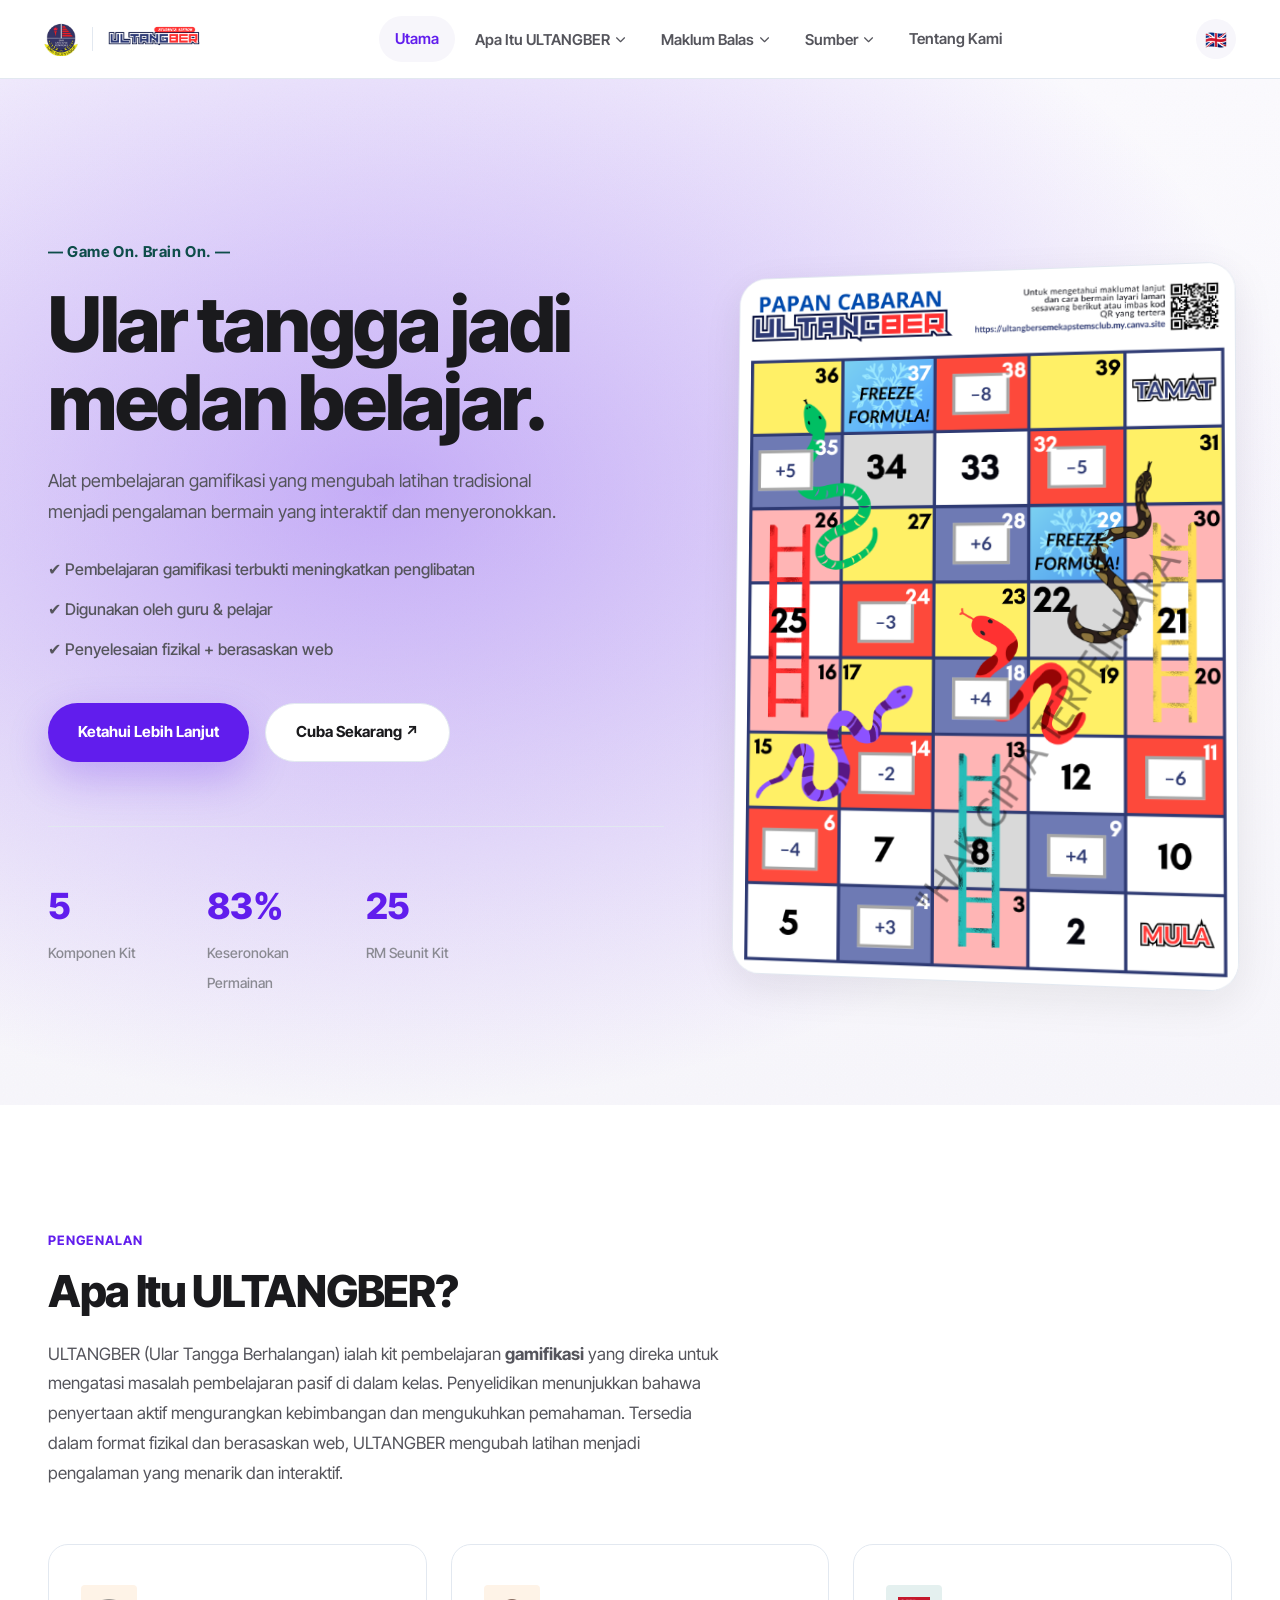
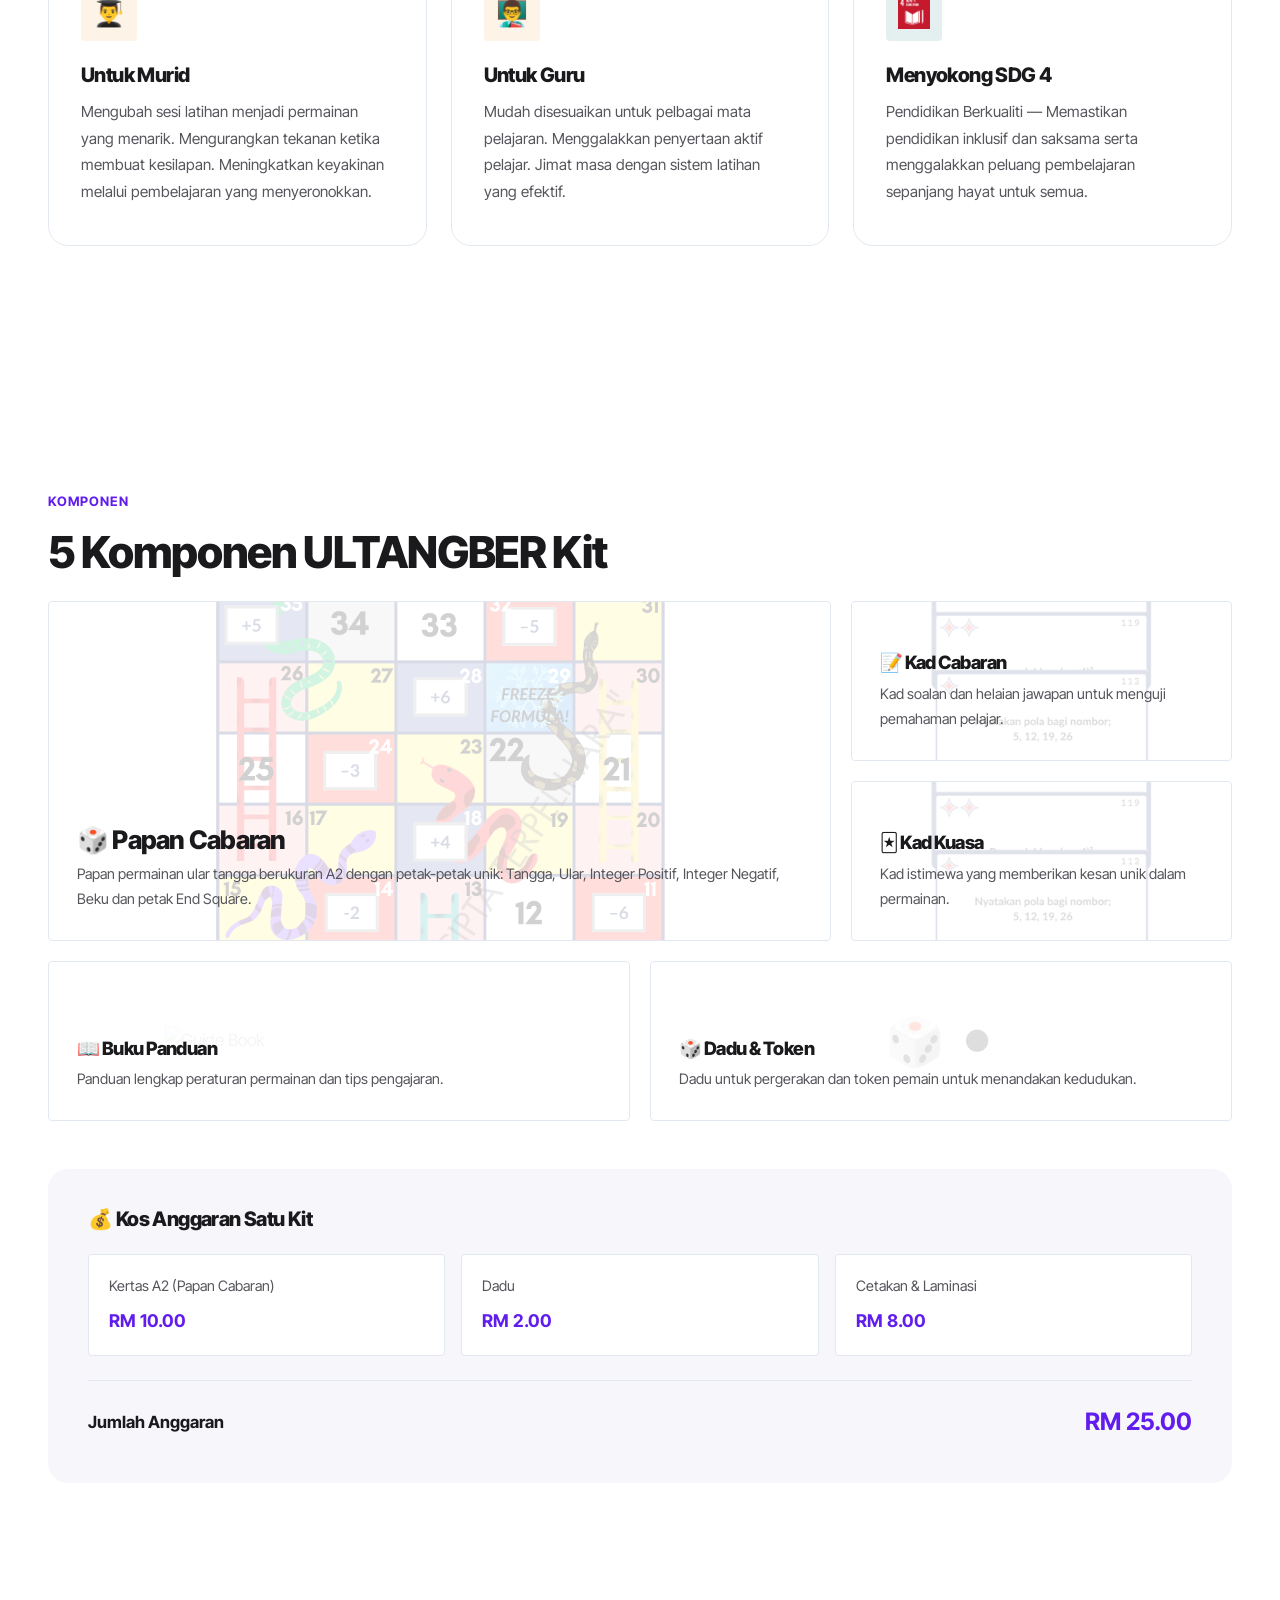
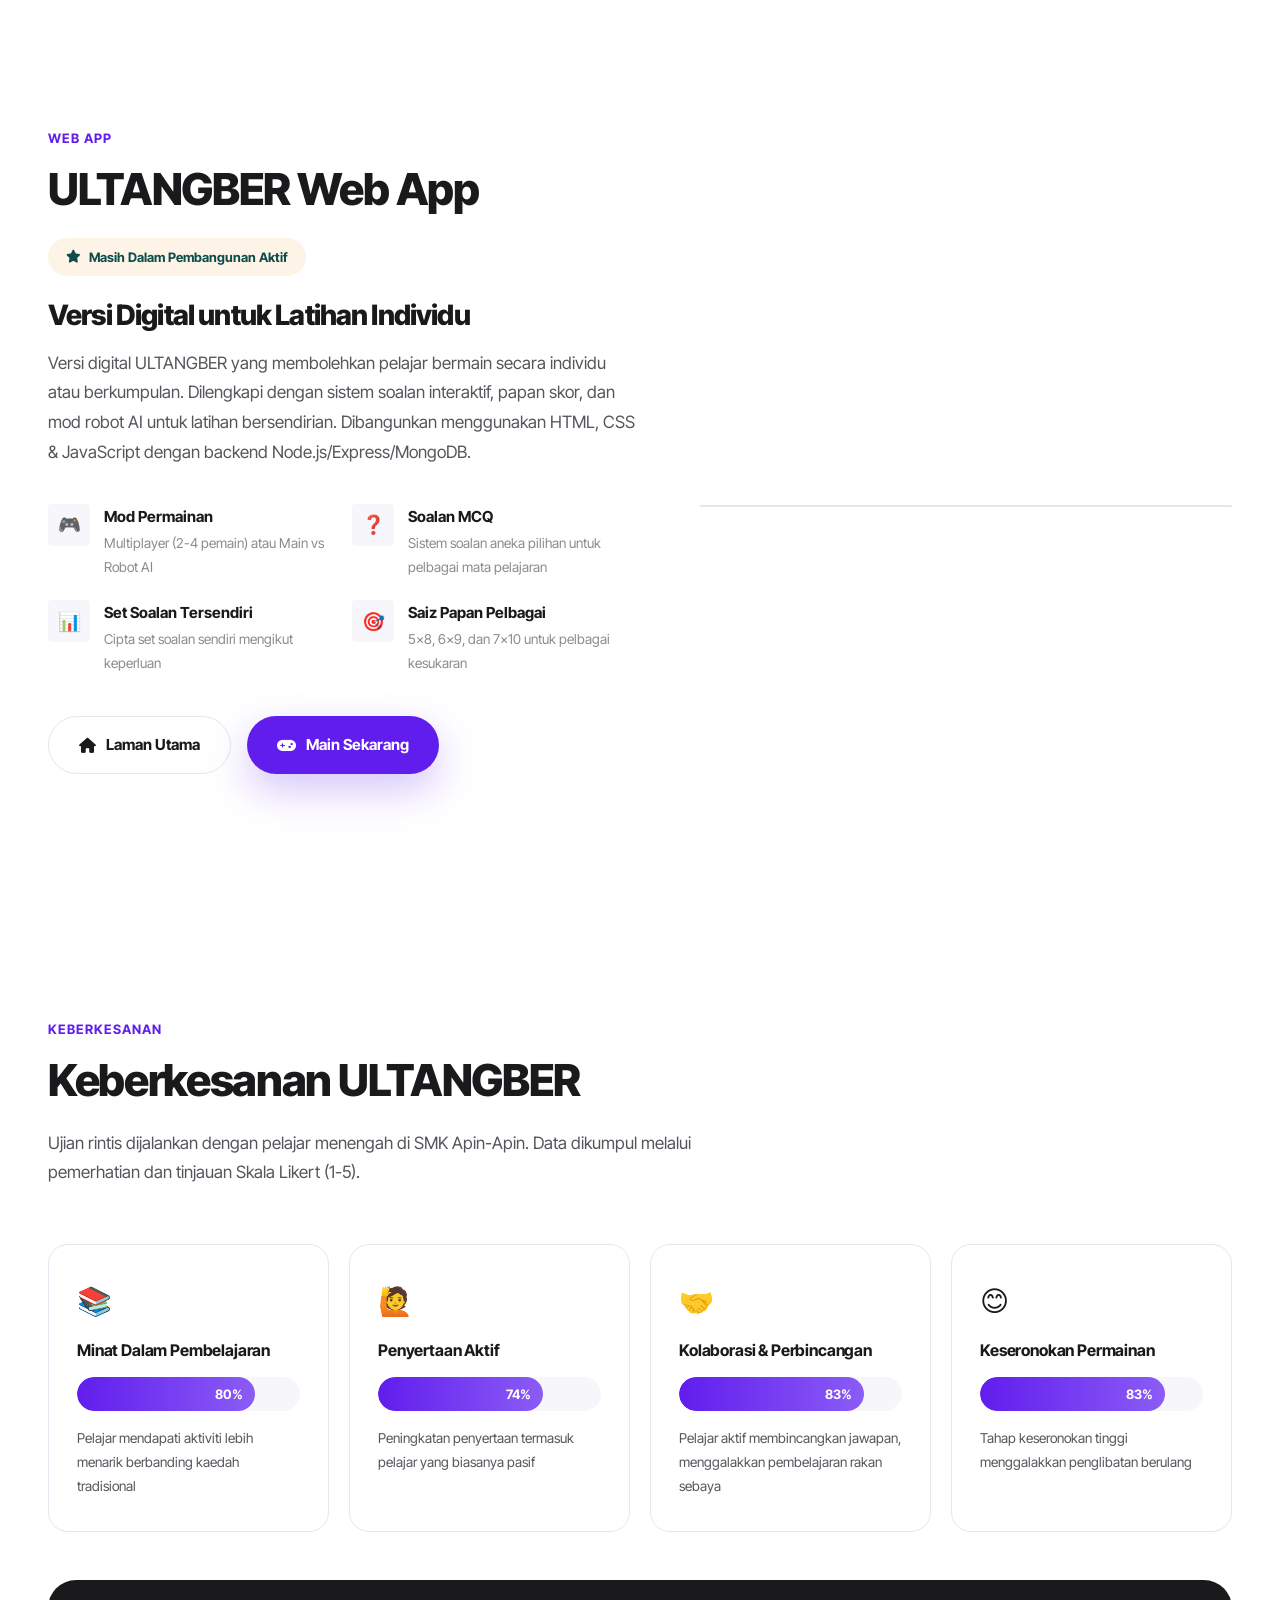
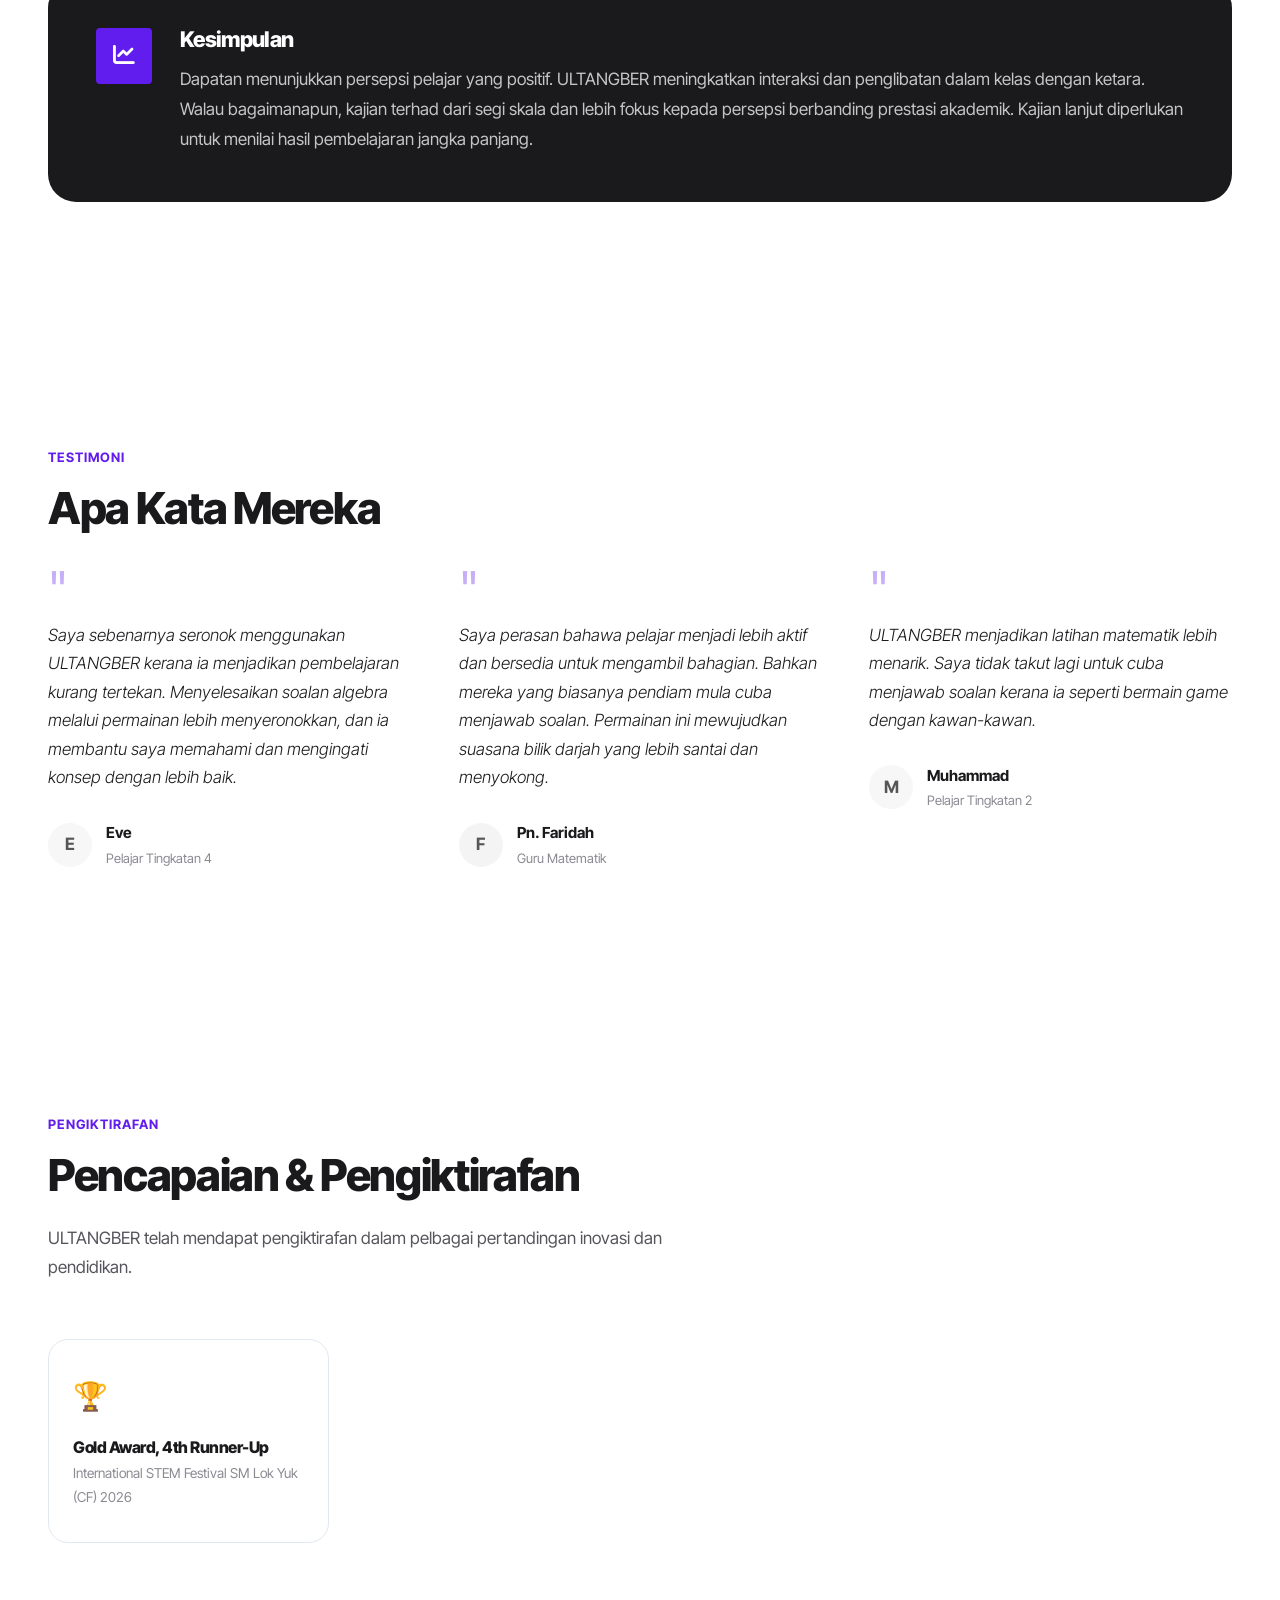
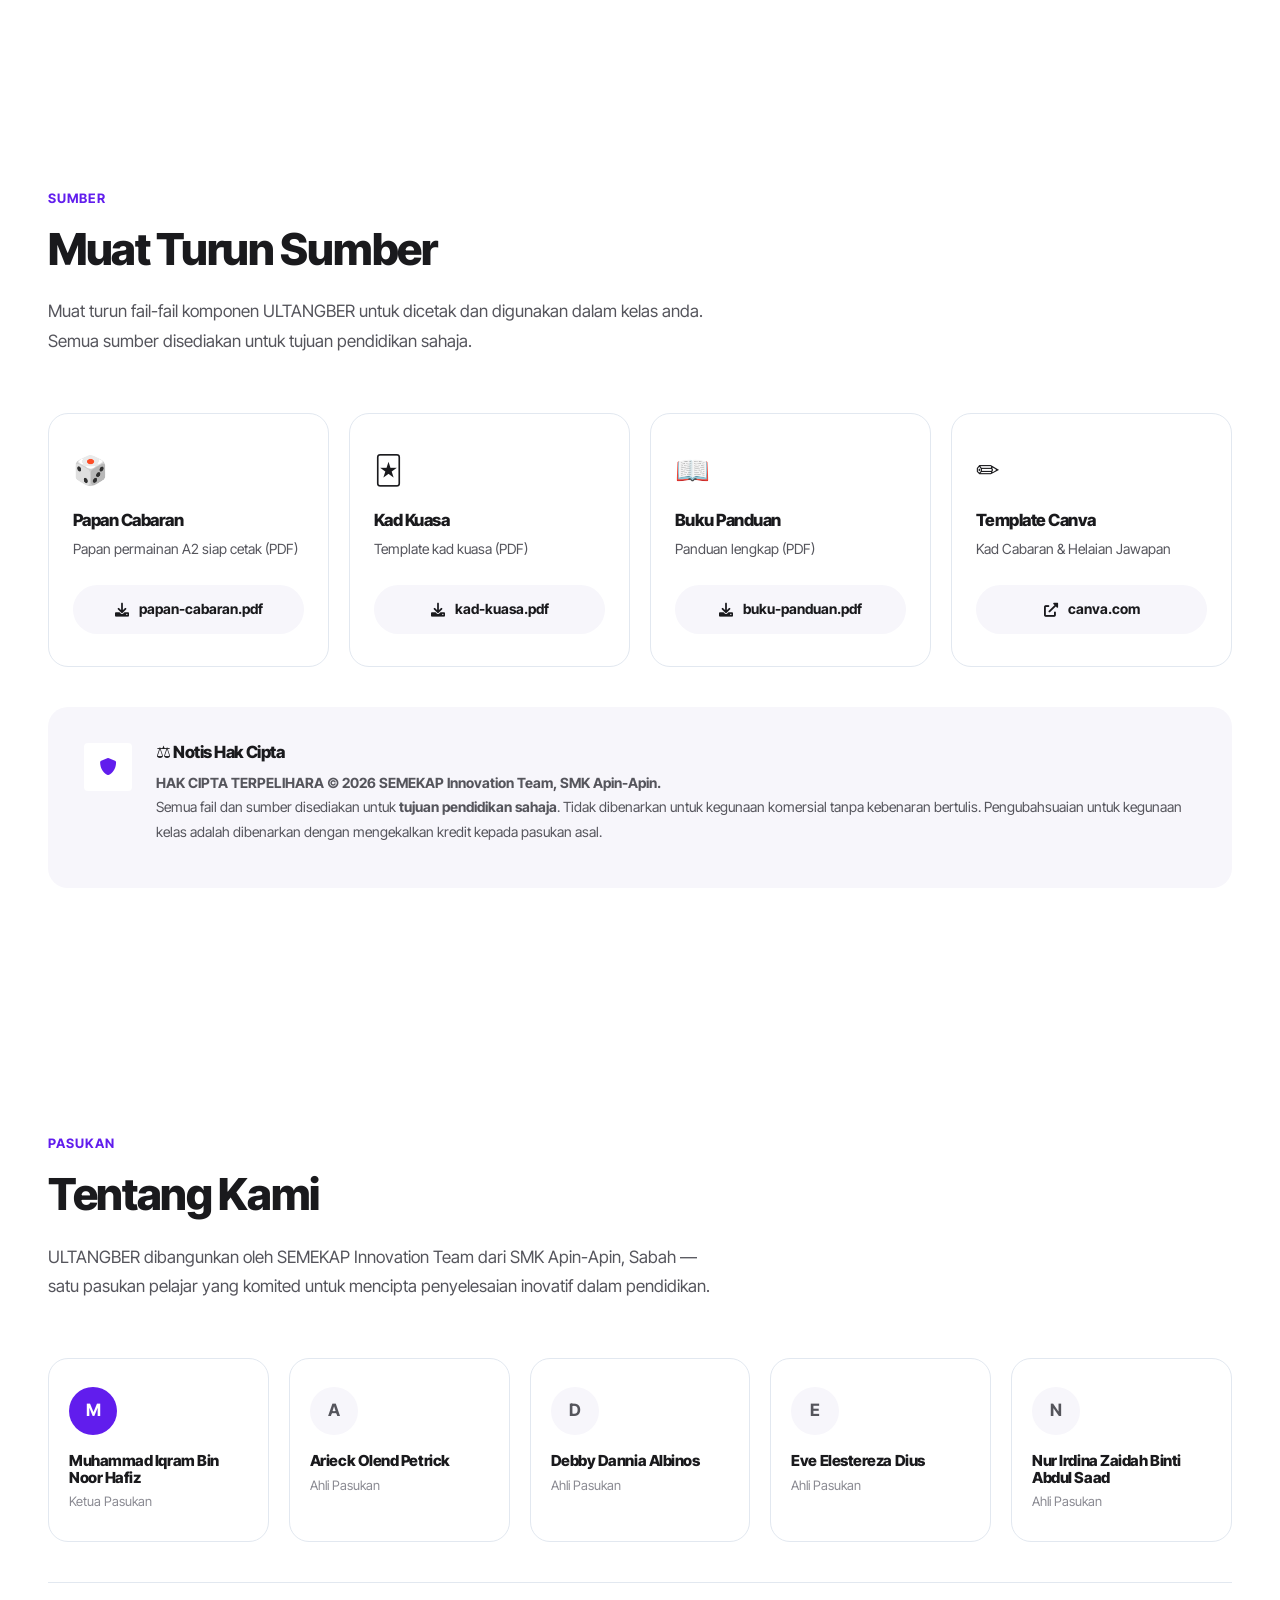
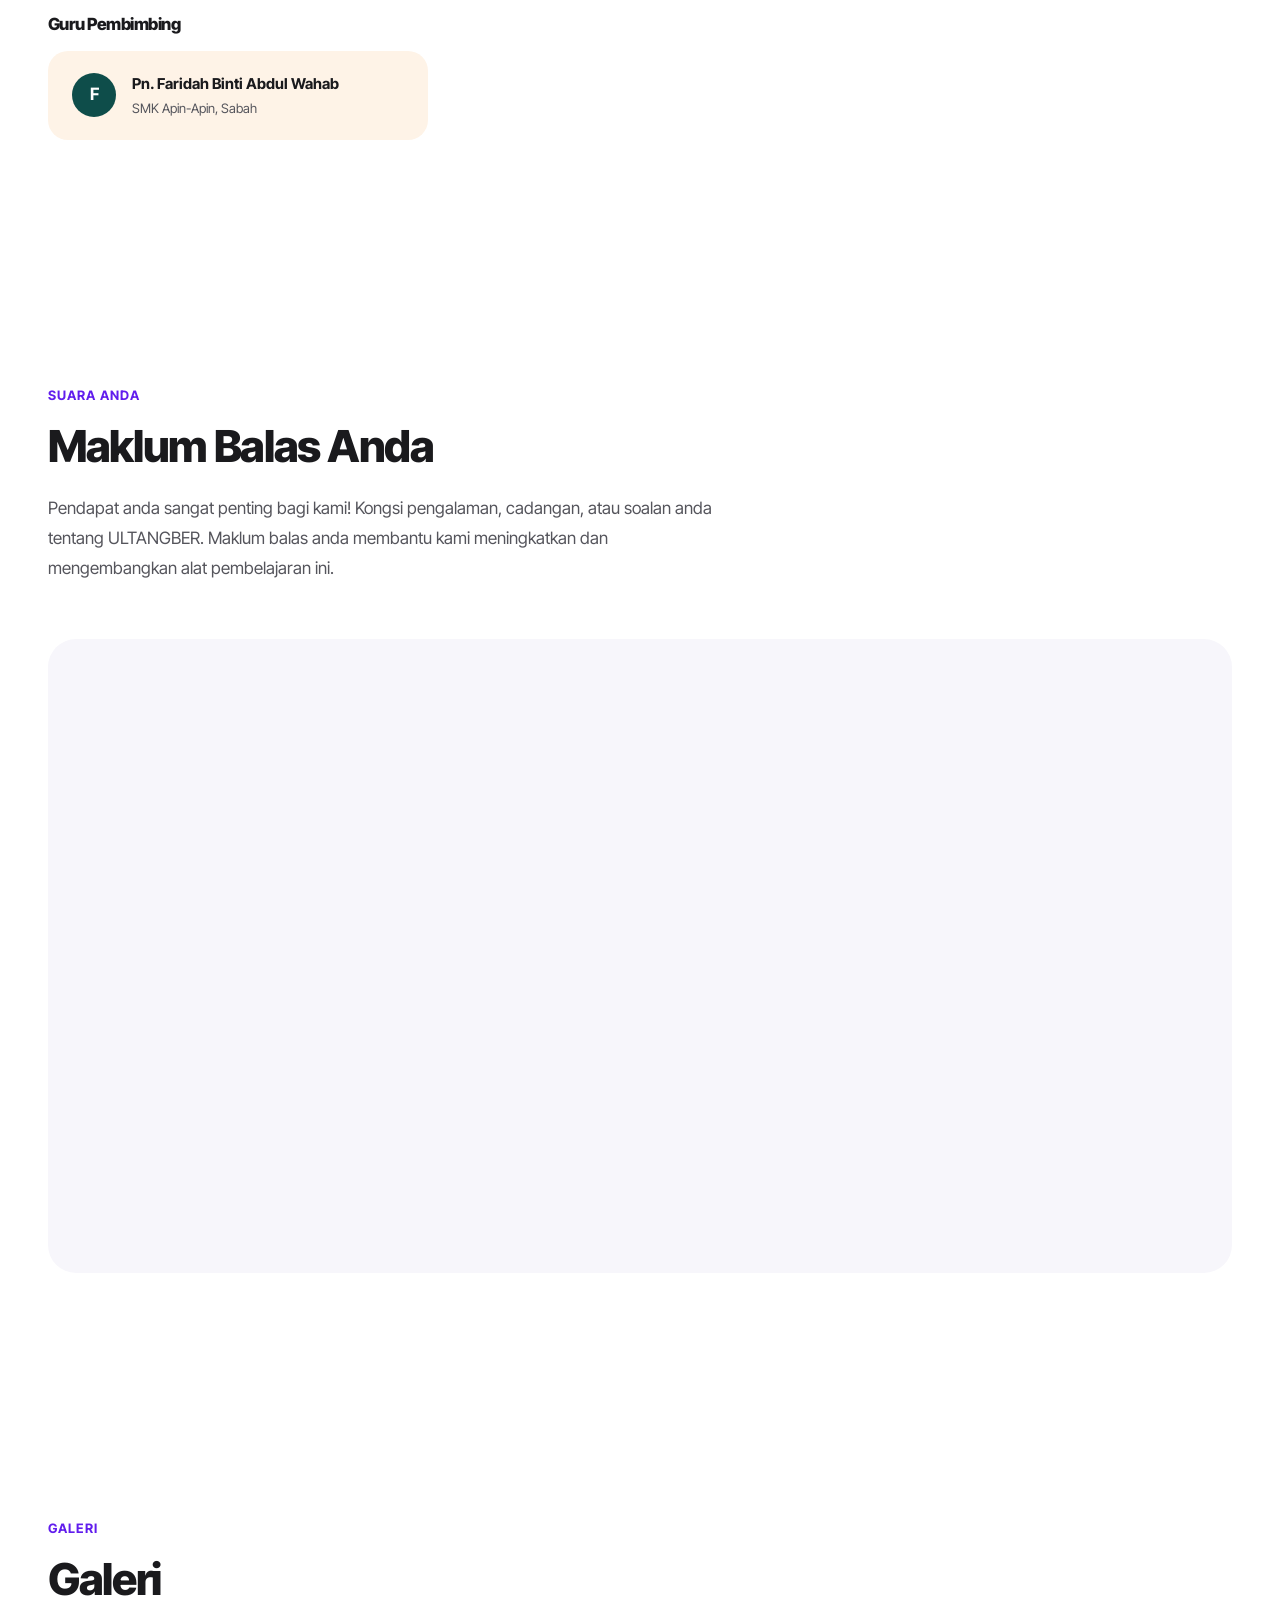
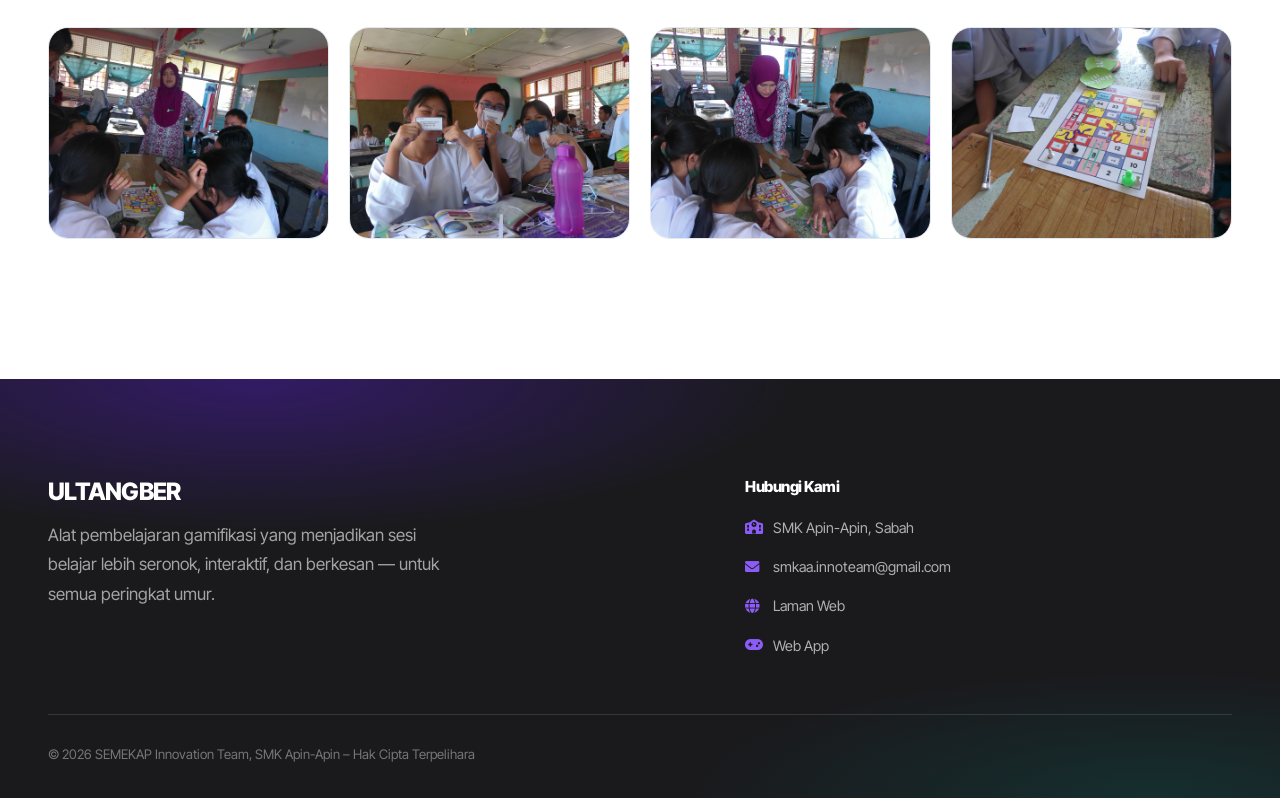
==== commit aa80f744: "Update index.html" ====
--- a/index.html
+++ b/index.html
@@ -613,24 +613,12 @@
         <div class="awards-grid">
             <div class="award-card reveal">
                 <div class="award-icon">🏆</div>
-                <h3>Gold Award</h3>
-                <p>Innovation Competition 2025</p>
-            </div>
-            <div class="award-card reveal">
-                <div class="award-icon">🥇</div>
-                <h3>Best Educational Innovation</h3>
-                <p>STEM Showcase</p>
-            </div>
-            <div class="award-card reveal">
-                <div class="award-icon">🌍</div>
-                <h3>SDG Impact Recognition</h3>
-                <p>Quality Education Initiative</p>
-            </div>
-            <div class="award-card reveal">
-                <div class="award-icon">🎓</div>
-                <h3>Teacher Innovation Grant</h3>
-                <p>Duta Guru Malaysia</p>
-            </div>
+                <h3>Gold Award, 4th Runner-Up</h3>
+<p>
+  <a href="https://sites.google.com/view/festivalstemsmly/2026/innovation-2026/officia-result-innovation-2026">
+    International STEM Festival SM Lok Yuk (CF) 2026
+  </a>
+</p>            </div>
         </div>
     </div>
 </section>
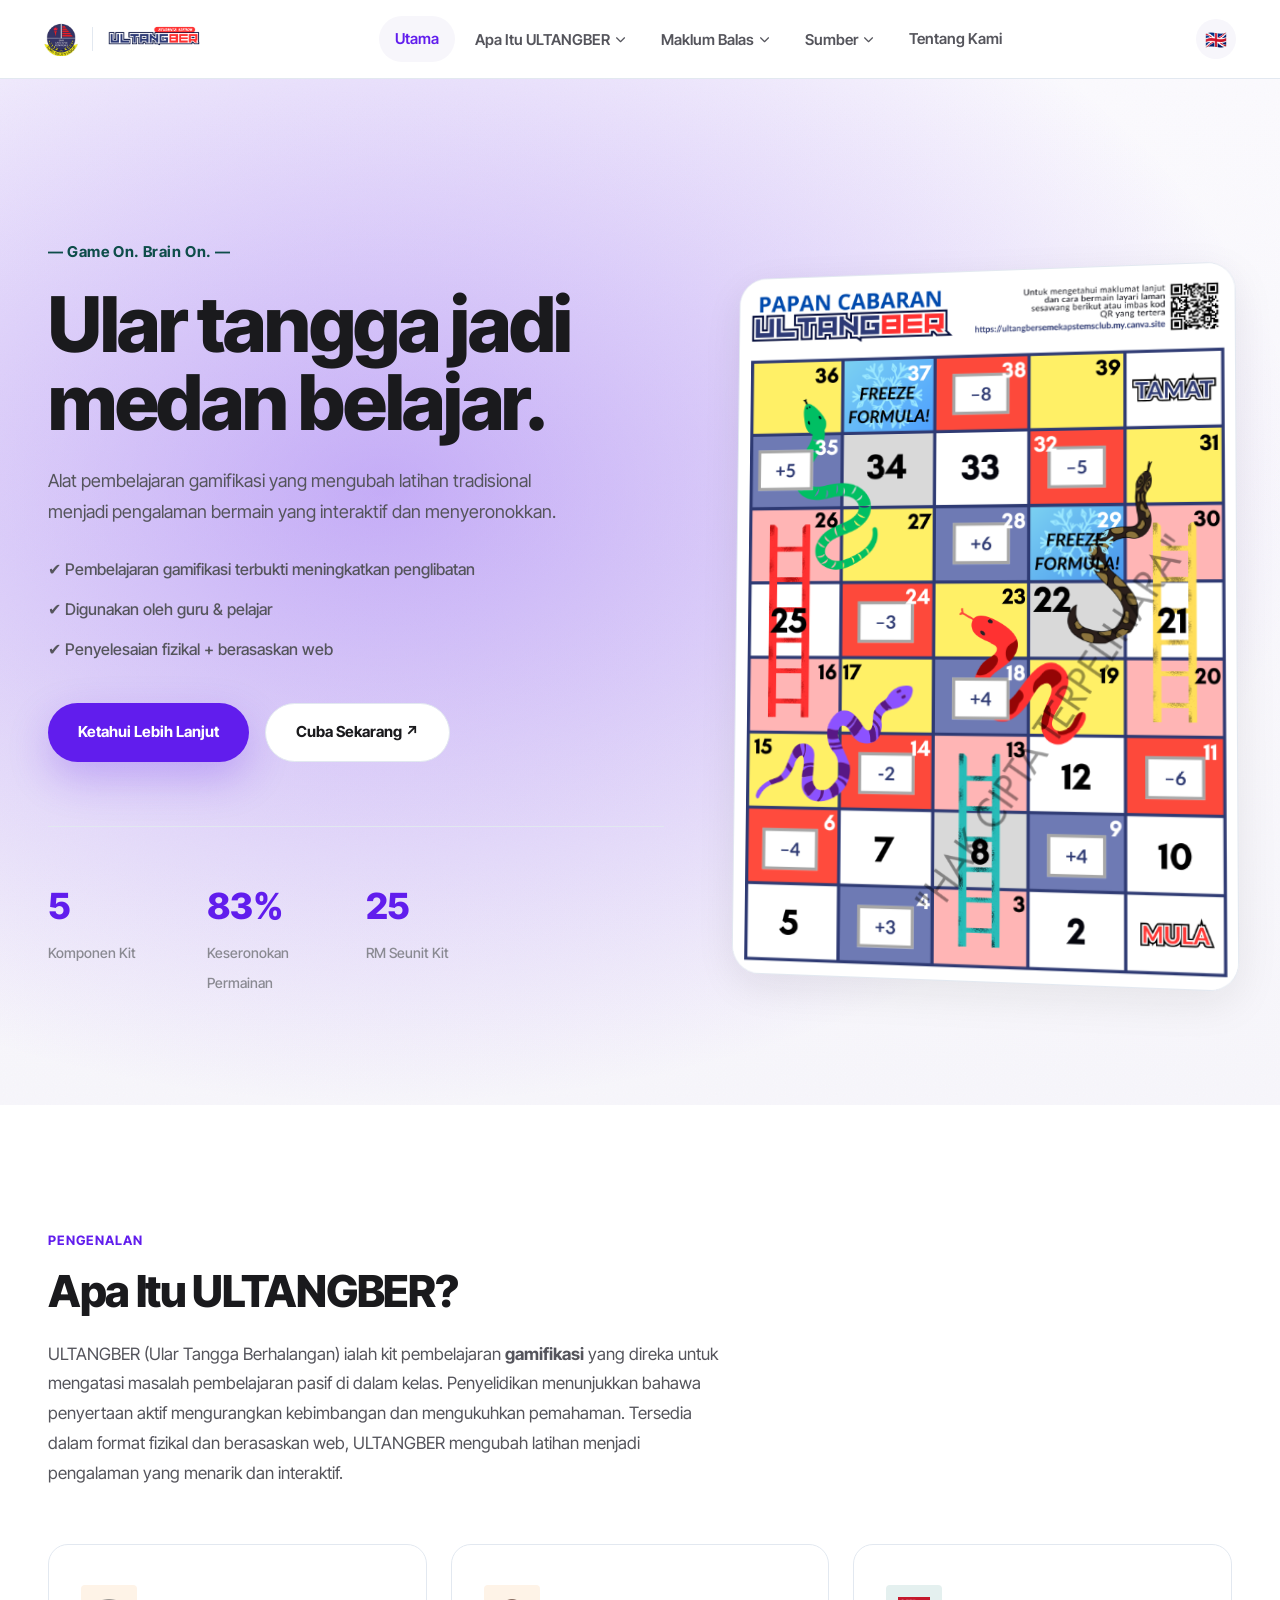
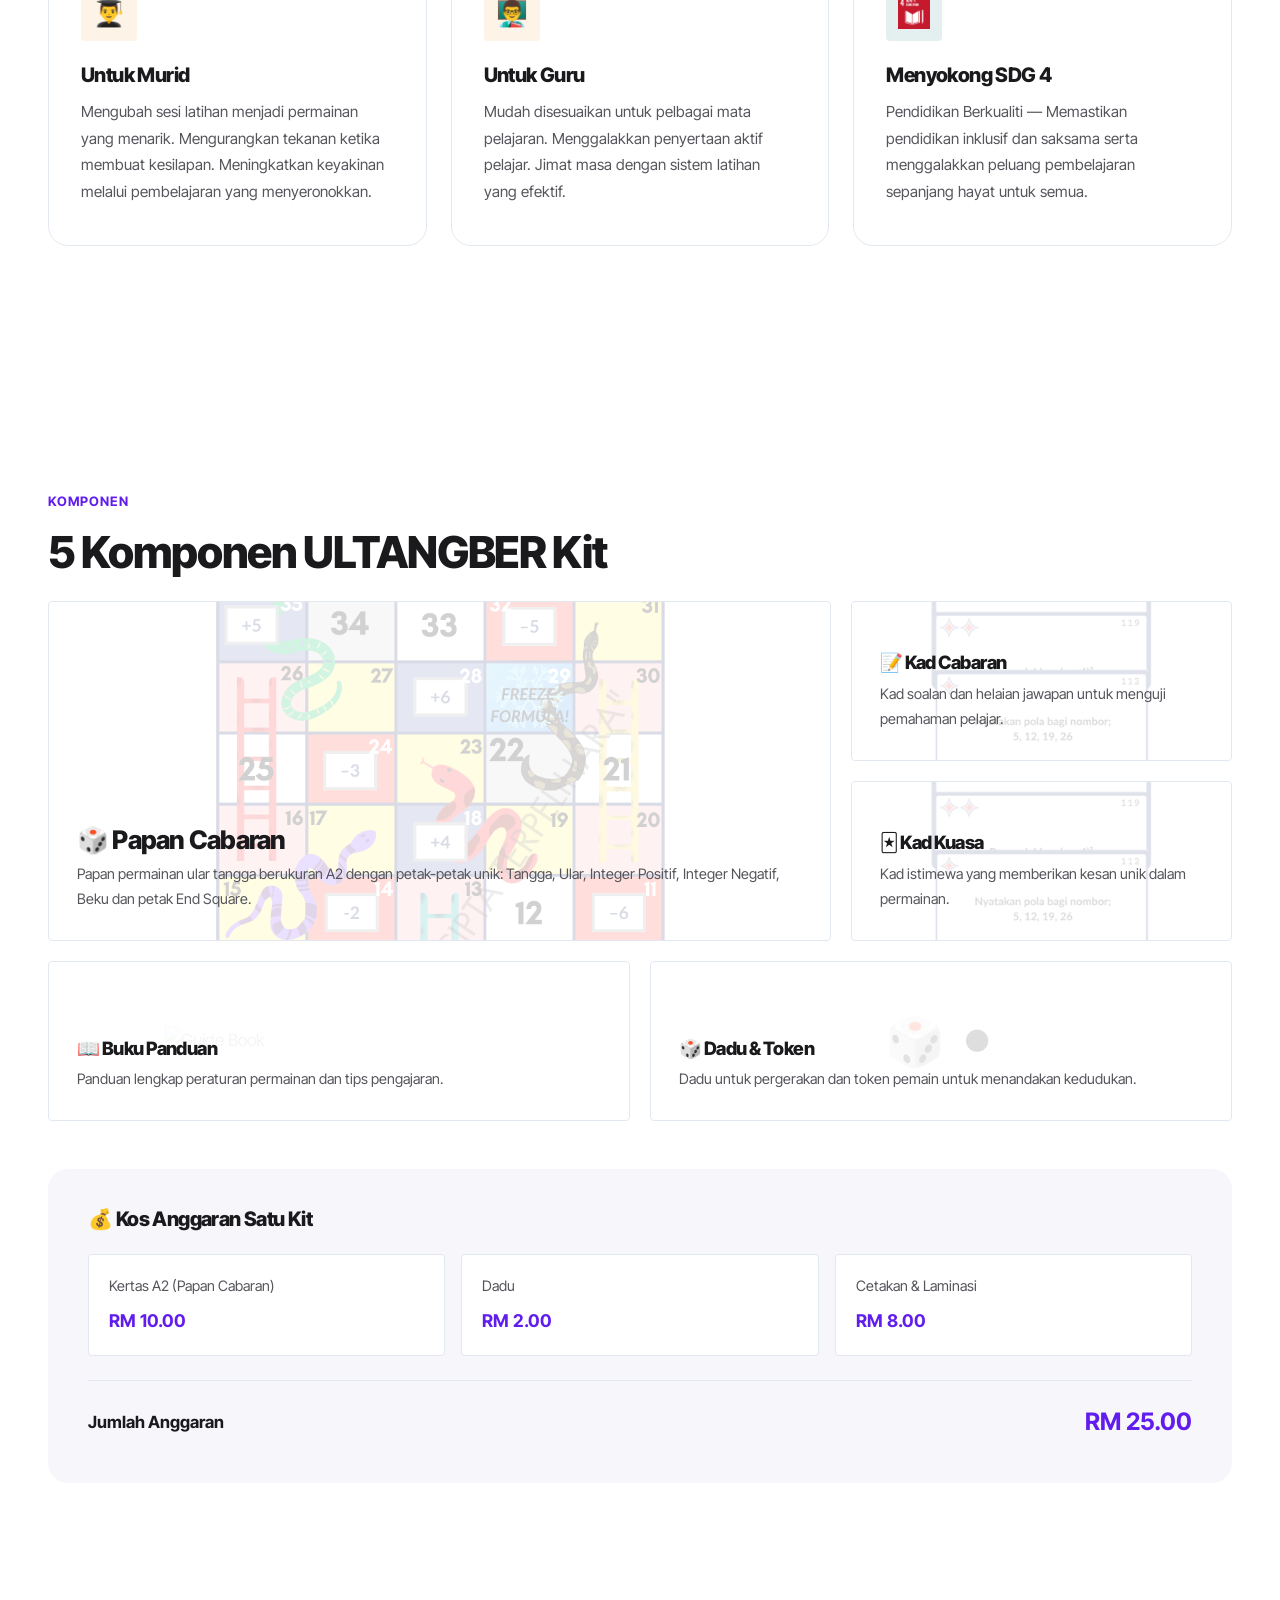
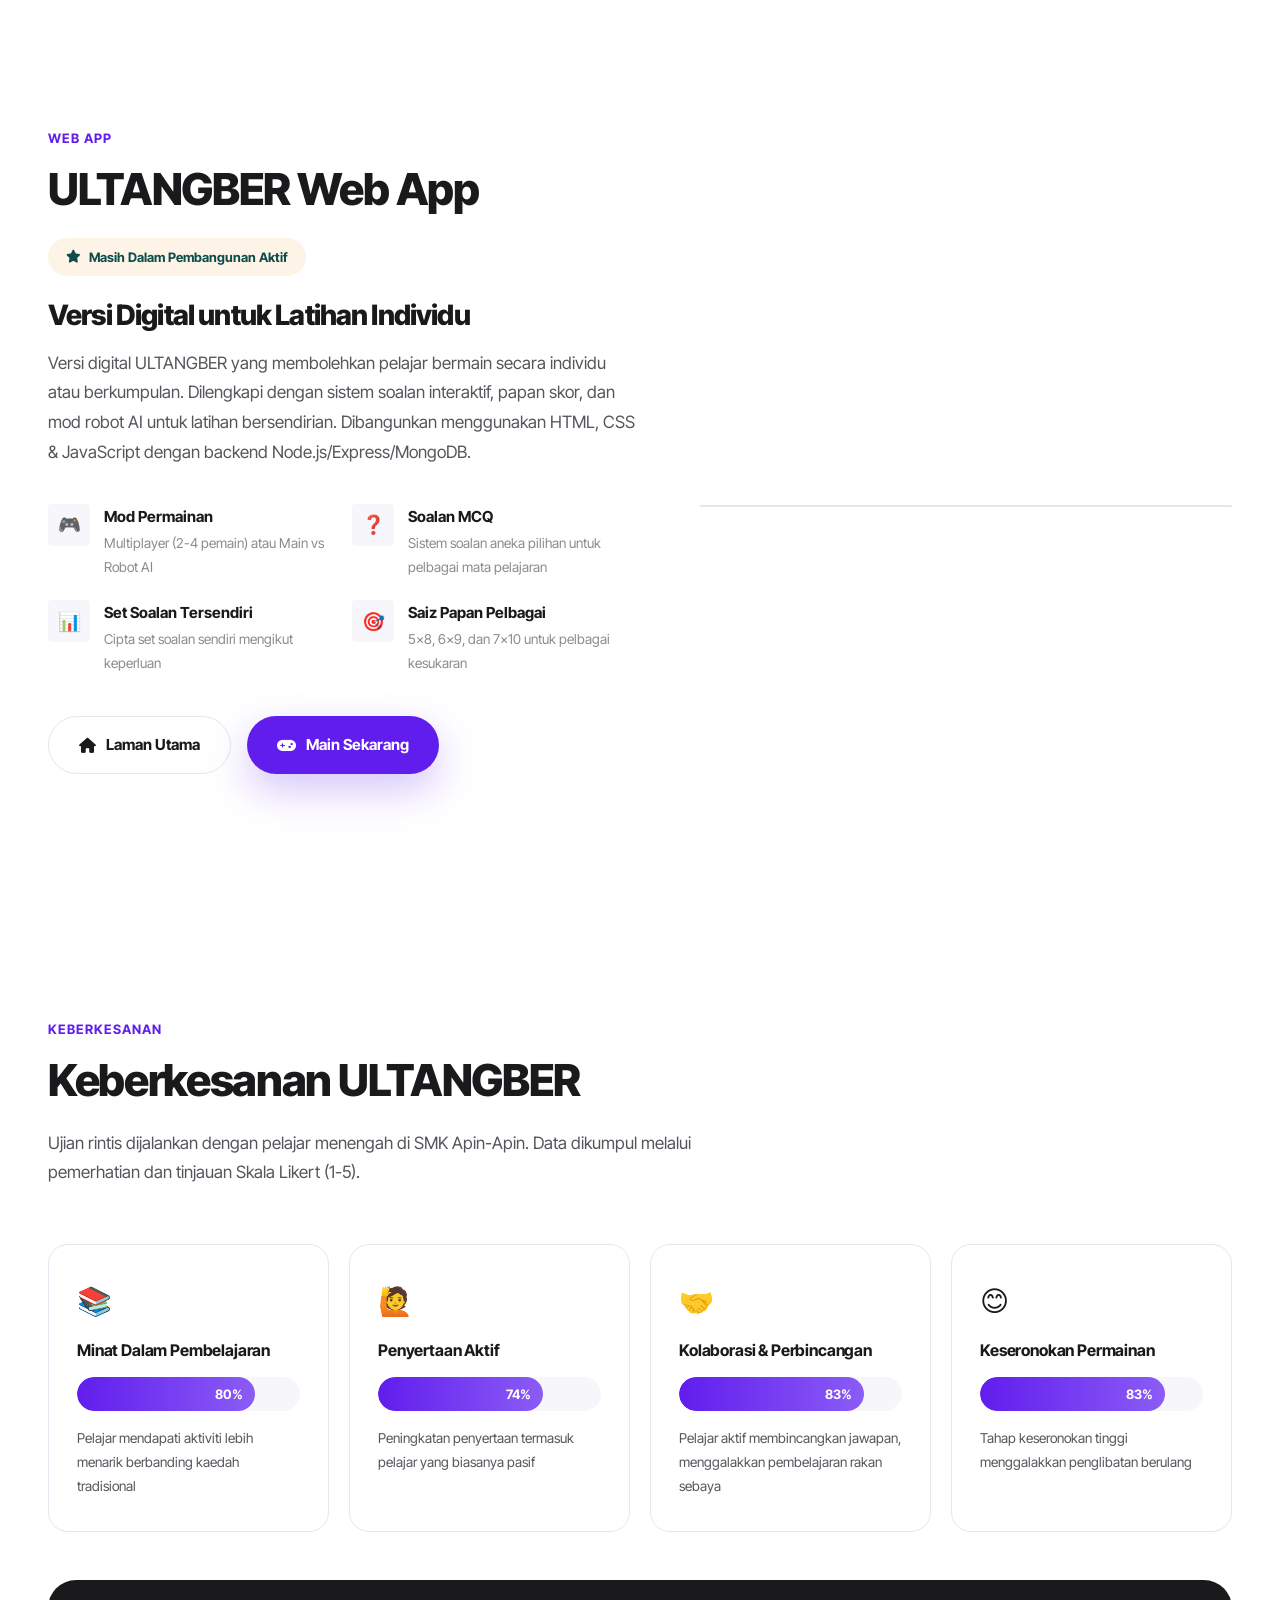
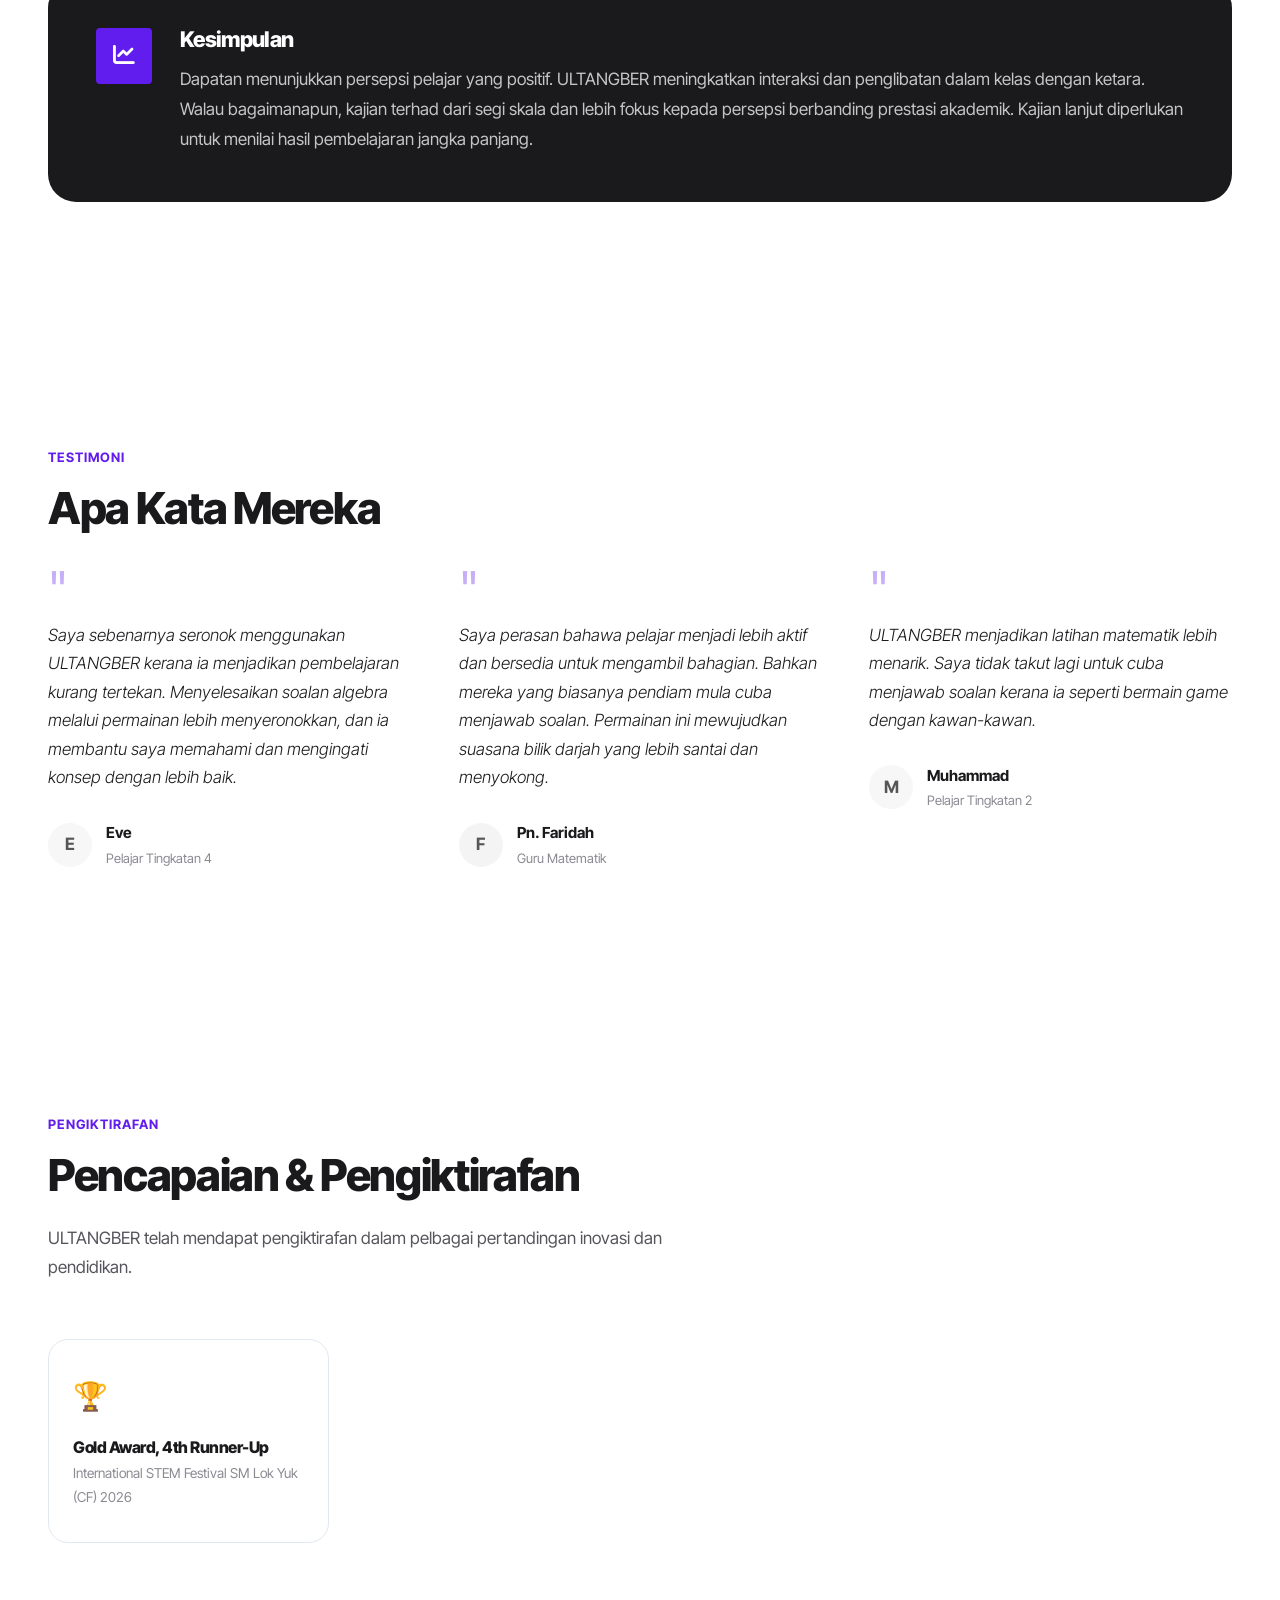
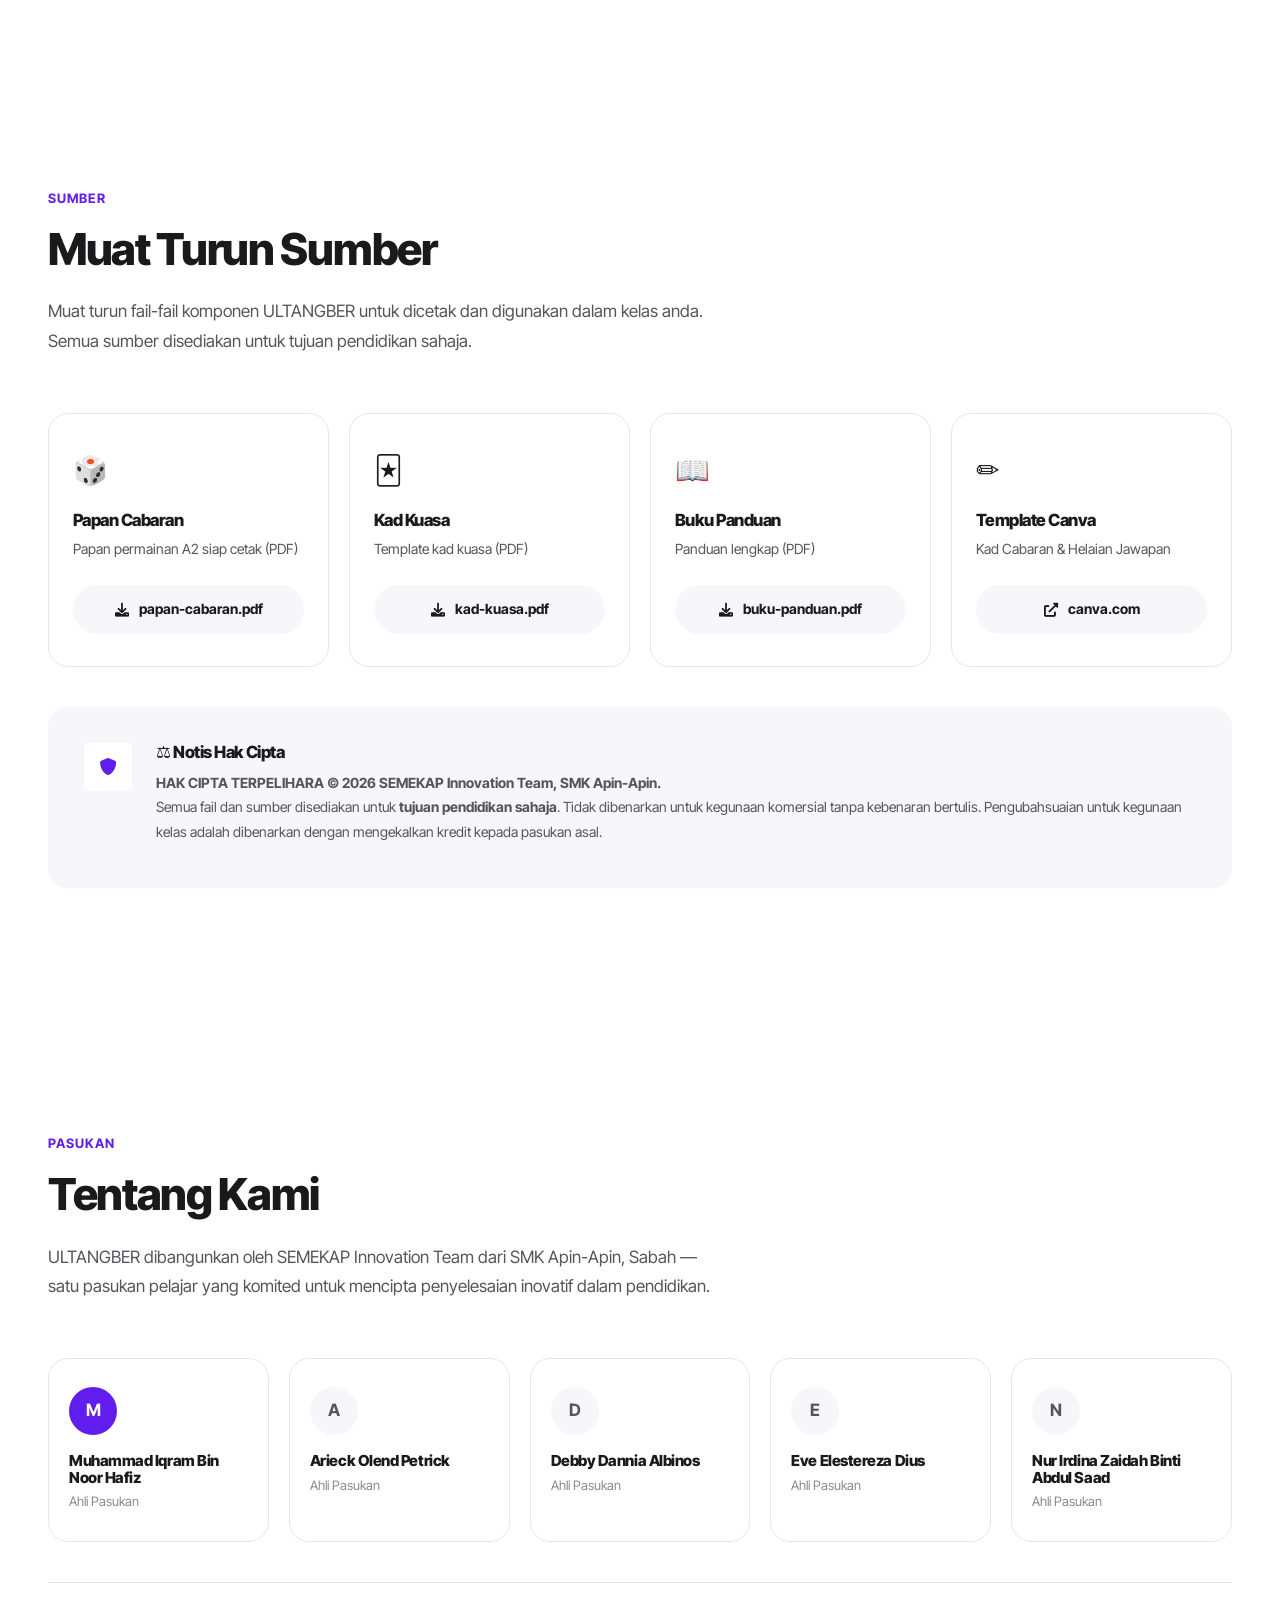
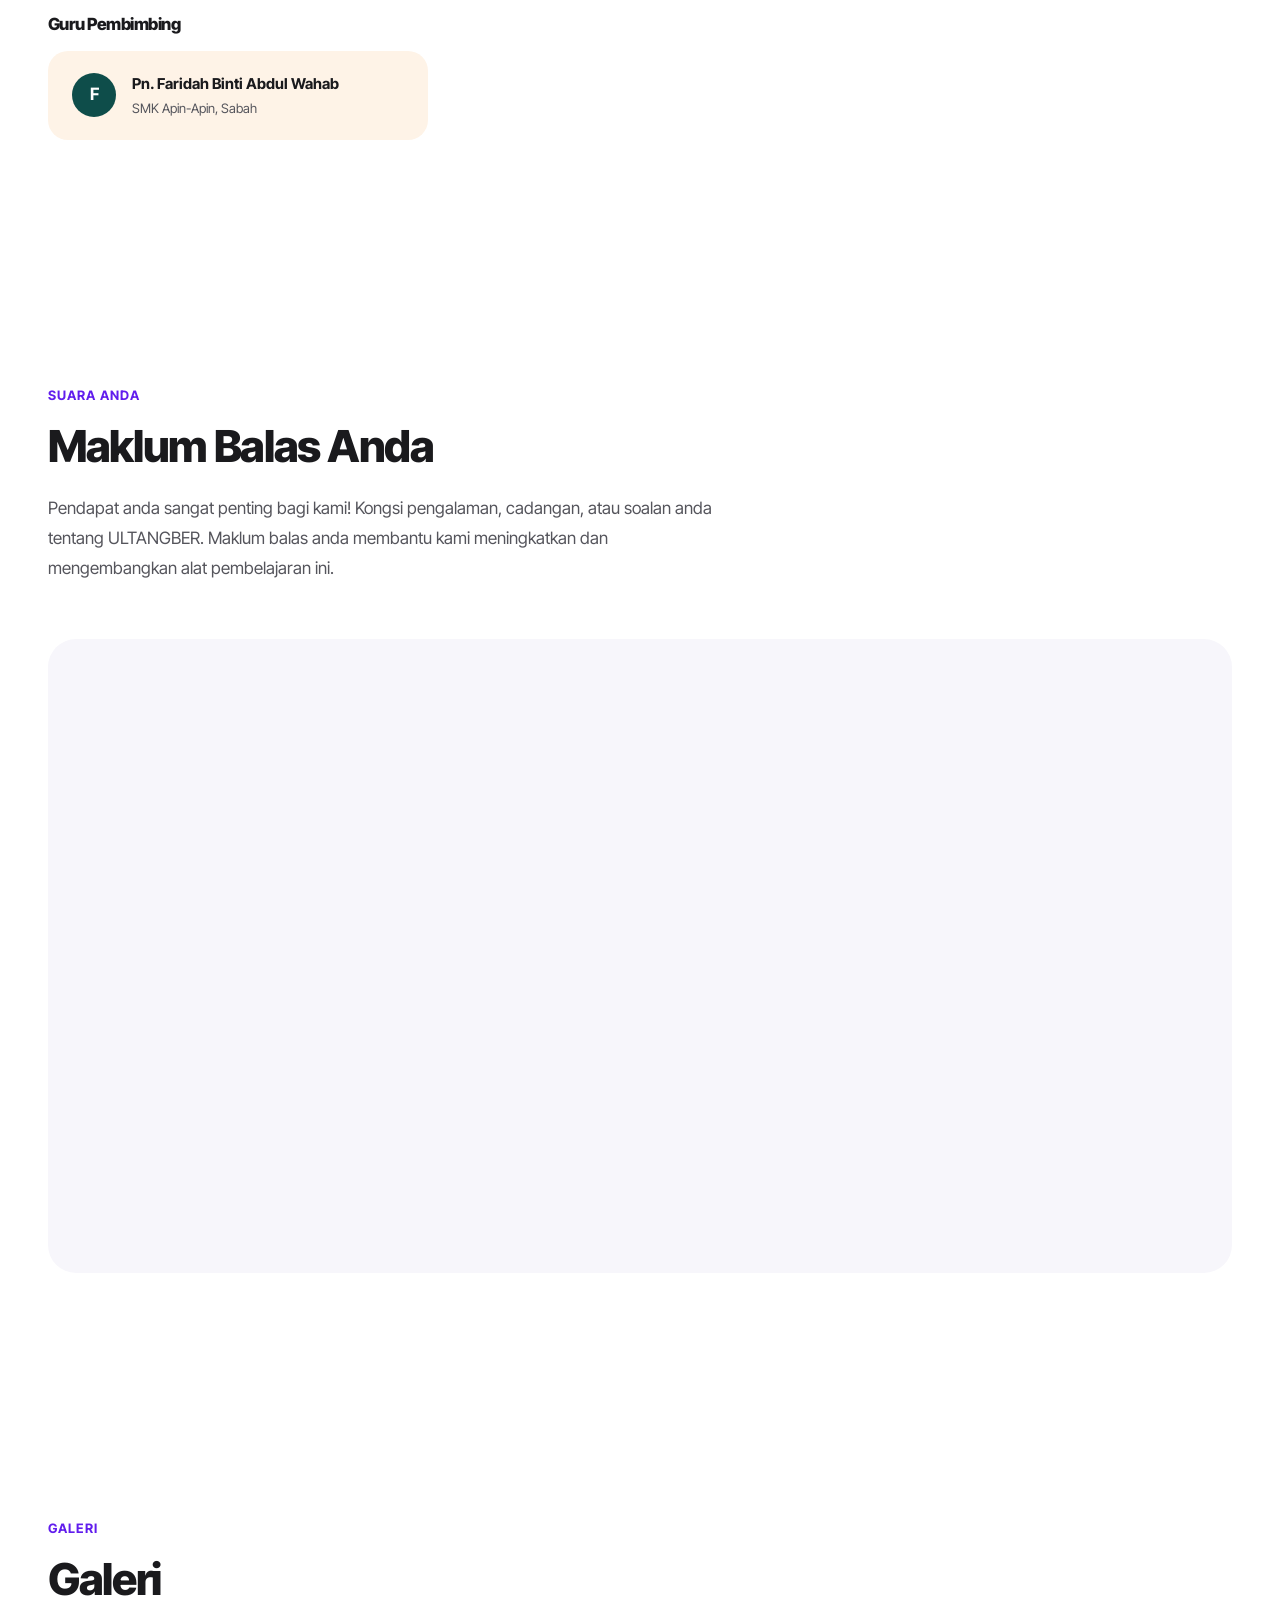
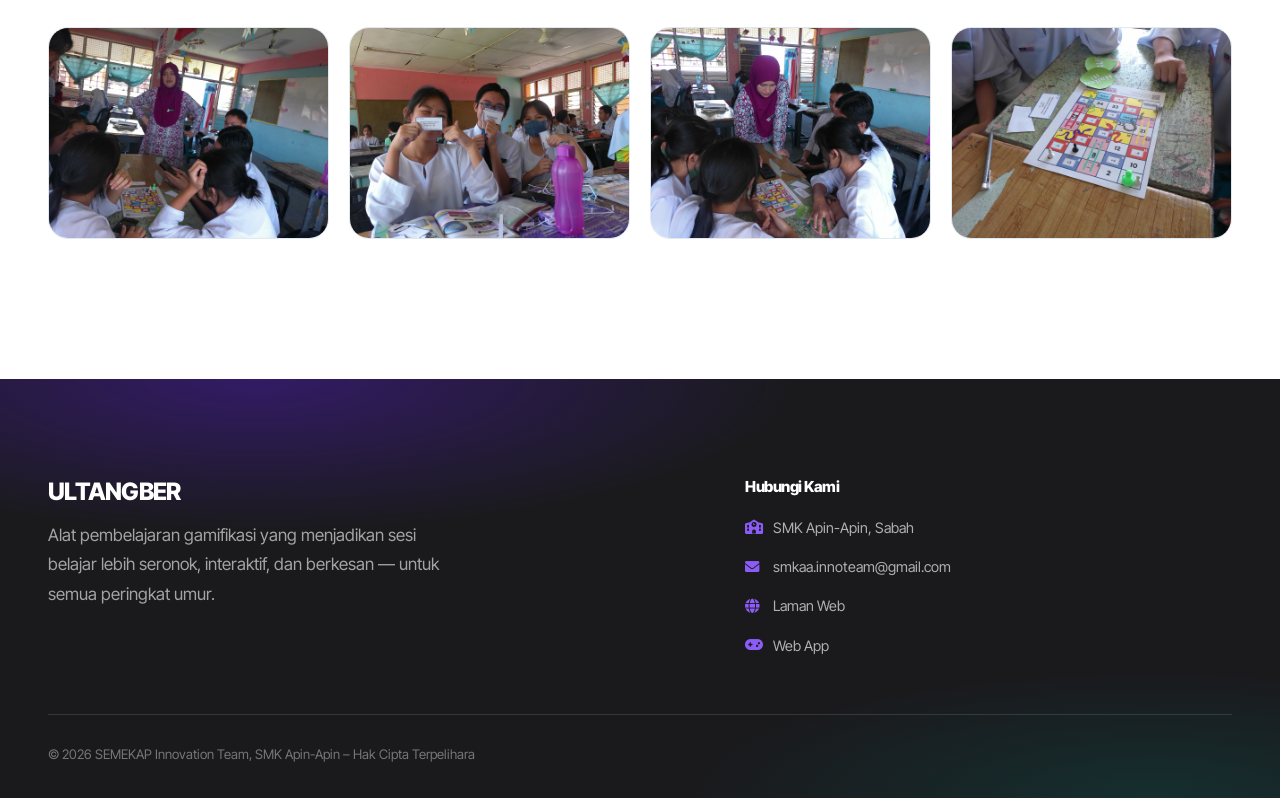
==== commit dc67839c: "Update index.html" ====
--- a/index.html
+++ b/index.html
@@ -746,8 +746,8 @@
                 <div class="team-avatar leader-avatar">M</div>
                 <h3 class="team-name">Muhammad Iqram Bin Noor Hafiz</h3>
                 <p class="team-role">
-                    <span data-lang-show="ms">Ketua Pasukan</span>
-                    <span data-lang-show="en">Team Leader</span>
+                    <span data-lang-show="ms">Ahli Pasukan</span>
+                    <span data-lang-show="en">Team Member</span>
                 </p>
             </div>
 
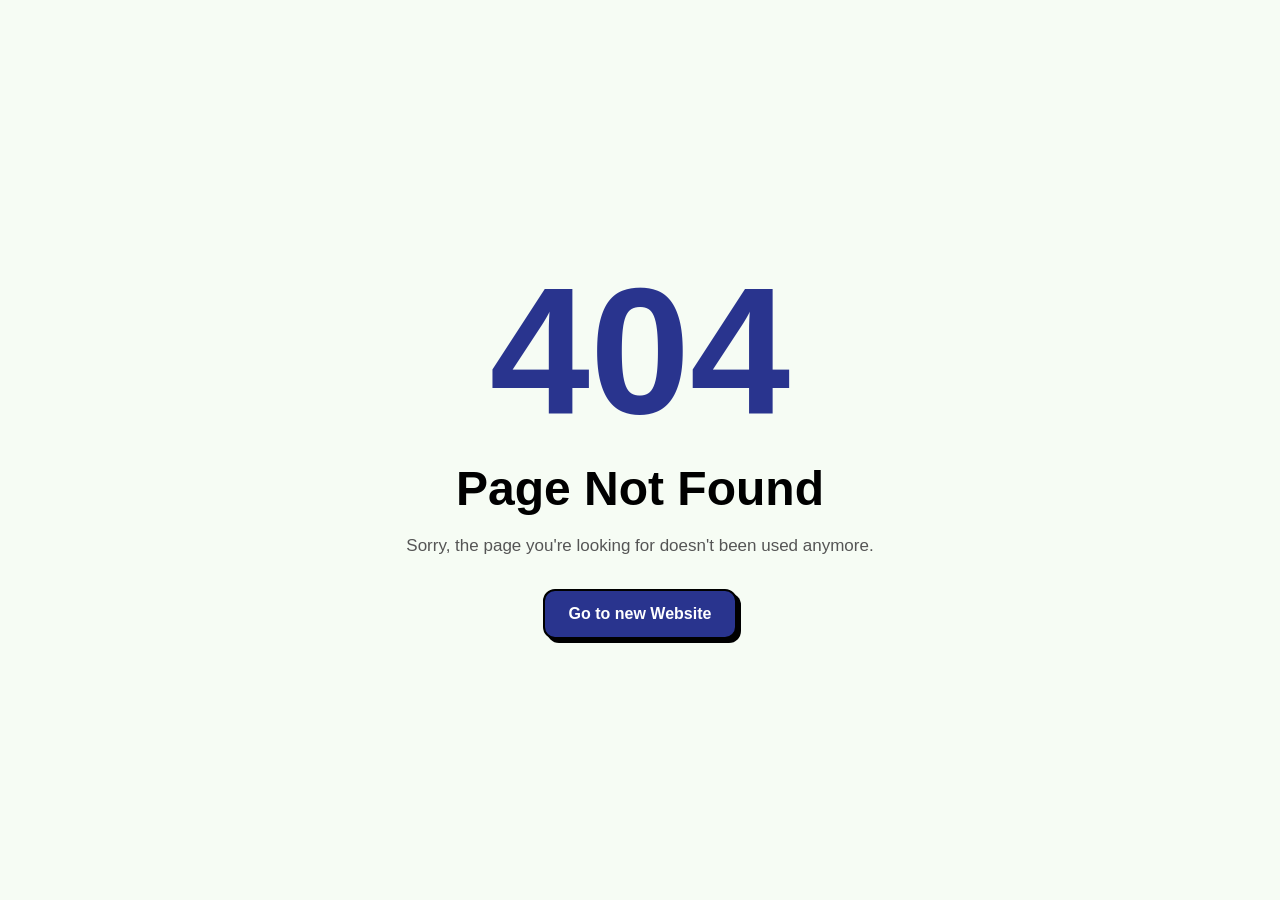
==== commit 850eadfd: "Update index.html" ====
--- a/index.html
+++ b/index.html
@@ -1,921 +1,105 @@
 <!DOCTYPE html>
-<html lang="ms">
+<html lang="en">
 <head>
     <meta charset="UTF-8">
     <meta name="viewport" content="width=device-width, initial-scale=1.0">
-    <title>ULTANGBER – Game On. Brain On.</title>
-    <meta name="description" content="ULTANGBER (Ular Tangga Berhalangan) — a gamified learning kit by SEMEKAP Innovation Team, SMK Apin-Apin. Available as a physical kit and web app.">
-    <meta name="theme-color" content="#611DED">
-    <meta property="og:title" content="ULTANGBER – Game On. Brain On.">
-    <meta property="og:description" content="A gamified learning tool that transforms traditional practice into an interactive and enjoyable gaming experience.">
-    <meta property="og:type" content="website">
-    <meta property="og:image" content="assets/logo.png">
-    <link rel="icon" type="image/png" href="assets/logo.png">
-    <link rel="preconnect" href="https://fonts.googleapis.com">
-    <link rel="preconnect" href="https://fonts.gstatic.com" crossorigin>
-    <link rel="stylesheet" href="https://cdnjs.cloudflare.com/ajax/libs/font-awesome/6.0.0/css/all.min.css">
-    <link href="https://fonts.googleapis.com/css2?family=Inter+Tight:wght@400;500;600;700;800;900&display=swap" rel="stylesheet">
-    <link rel="stylesheet" href="style.css">
+
+    <title>404 — Page Not Found</title>
+
+    <style>
+        * {
+            margin: 0;
+            padding: 0;
+            box-sizing: border-box;
+        }
+
+        body {
+            min-height: 100vh;
+            font-family: Arial, sans-serif;
+            background: #f6fcf4;
+            color: #000;
+
+            display: flex;
+            align-items: center;
+            justify-content: center;
+        }
+
+        .error-page {
+            text-align: center;
+            padding: 40px 20px;
+            max-width: 600px;
+        }
+
+        .error-code {
+            font-size: clamp(100px, 20vw, 180px);
+            font-weight: 800;
+            line-height: 1;
+            color: #29348e;
+            margin-bottom: 20px;
+        }
+
+        h1 {
+            font-size: clamp(32px, 5vw, 48px);
+            margin-bottom: 16px;
+        }
+
+        p {
+            font-size: 17px;
+            line-height: 1.6;
+            color: #555;
+            margin-bottom: 30px;
+        }
+
+        .home-button {
+            display: inline-block;
+            padding: 14px 24px;
+
+            background: #29348e;
+            color: #fff;
+
+            text-decoration: none;
+            font-weight: 600;
+
+            border: 2px solid #000;
+            border-radius: 12px;
+
+            box-shadow: 4px 4px 0 #000;
+
+            transition: 0.15s ease;
+        }
+
+        .home-button:hover {
+            transform: translate(3px, 3px);
+            box-shadow: 1px 1px 0 #000;
+        }
+
+        .home-button:active {
+            transform: translate(4px, 4px);
+            box-shadow: none;
+        }
+    </style>
 </head>
+
 <body>
 
-<!-- HEADER -->
-<header id="site-header">
-    <div class="container">
-        <nav class="navbar">
-            <div class="logo-group">
-                <img src="assets/smkaa.png" alt="SMK Apin-Apin" class="school-logo"
-                     onerror="this.style.display='none';this.nextElementSibling.style.display='none'">
-                <div class="logo-divider"></div>
-                <a href="https://ultangber.onrender.com" target="_blank">
-                    <img src="assets/logo.png" alt="ULTANGBER" class="ultangber-logo"
-                         onerror="this.outerHTML='<span class=&quot;nav-logo-text&quot;>ULTANGBER</span>'">
-                </a>
-            </div>
+    <main class="error-page">
 
-            <ul class="nav-links" id="navLinks">
-                <li data-lang-show="ms"><a href="#hero">Utama</a></li>
-                <li data-lang-show="en"><a href="#hero">Home</a></li>
+        <div class="error-code">404</div>
 
-                <li class="nav-dropdown">
-                    <button class="nav-dropdown-btn" data-lang-show="ms">
-                        Apa Itu ULTANGBER <i class="fas fa-chevron-down"></i>
-                    </button>
-                    <button class="nav-dropdown-btn" data-lang-show="en">
-                        What is ULTANGBER <i class="fas fa-chevron-down"></i>
-                    </button>
-                    <ul class="nav-dropdown-menu">
-                        <li data-lang-show="ms"><a href="#pengenalan">Pengenalan</a></li>
-                        <li data-lang-show="en"><a href="#pengenalan">Introduction</a></li>
-                        <li data-lang-show="ms"><a href="#komponen">Komponen</a></li>
-                        <li data-lang-show="en"><a href="#komponen">Components</a></li>
-                        <li data-lang-show="ms"><a href="#webapp">Web App</a></li>
-                        <li data-lang-show="en"><a href="#webapp">Web App</a></li>
-                    </ul>
-                </li>
+        <h1>Page Not Found</h1>
 
-                <li class="nav-dropdown">
-                    <button class="nav-dropdown-btn" data-lang-show="ms">
-                        Maklum Balas <i class="fas fa-chevron-down"></i>
-                    </button>
-                    <button class="nav-dropdown-btn" data-lang-show="en">
-                        Feedbacks <i class="fas fa-chevron-down"></i>
-                    </button>
-                    <ul class="nav-dropdown-menu">
-                        <li data-lang-show="ms"><a href="#keberkesanan">Keberkesanan</a></li>
-                        <li data-lang-show="en"><a href="#keberkesanan">Effectiveness</a></li>
-                        <li data-lang-show="ms"><a href="#testimoni">Testimoni</a></li>
-                        <li data-lang-show="en"><a href="#testimoni">Testimonials</a></li>
-                        <li data-lang-show="ms"><a href="#maklum-balas">Maklum Balas</a></li>
-                        <li data-lang-show="en"><a href="#maklum-balas">Feedback</a></li>
-                    </ul>
-                </li>
-
-                <li class="nav-dropdown">
-                    <button class="nav-dropdown-btn" data-lang-show="ms">
-                        Sumber <i class="fas fa-chevron-down"></i>
-                    </button>
-                    <button class="nav-dropdown-btn" data-lang-show="en">
-                        Resources <i class="fas fa-chevron-down"></i>
-                    </button>
-                    <ul class="nav-dropdown-menu">
-                        <li data-lang-show="ms"><a href="#muat-turun">Muat Turun</a></li>
-                        <li data-lang-show="en"><a href="#muat-turun">Download</a></li>
-                        <li data-lang-show="ms"><a href="#galeri">Galeri</a></li>
-                        <li data-lang-show="en"><a href="#galeri">Gallery</a></li>
-                    </ul>
-                </li>
-
-                <li data-lang-show="ms"><a href="#tentang-kami">Tentang Kami</a></li>
-                <li data-lang-show="en"><a href="#tentang-kami">About Us</a></li>
-            </ul>
-
-            <div class="nav-right">
-                <button class="lang-toggle-btn" id="langToggleBtn" aria-label="Switch language">
-                    <span id="langBtnFlag">🇬🇧</span>
-                </button>
-                <button class="hamburger" id="hamburgerBtn" aria-label="Menu">
-                    <span></span><span></span><span></span>
-                </button>
-            </div>
-        </nav>
-    </div>
-</header>
-
-<!-- HERO -->
-<section id="hero">
-    <div class="hero-gradient-bg"></div>
-
-    <div class="container">
-        <div class="hero-inner">
-            <div class="hero-text">
-                <p class="hero-tagline">— Game On. Brain On. —</p>
-
-                <h1 class="hero-headline" data-lang-show="ms">Ular tangga jadi<br>medan belajar.</h1>
-                <h1 class="hero-headline" data-lang-show="en">Snakes &amp; ladders,<br>reimagined for class.</h1>
-
-                <p class="hero-subtitle" data-lang-show="ms">Alat pembelajaran gamifikasi yang mengubah latihan tradisional menjadi pengalaman bermain yang interaktif dan menyeronokkan.</p>
-                <p class="hero-subtitle" data-lang-show="en">A gamified learning tool that transforms traditional practice into an interactive and enjoyable gaming experience.</p>
-
-                <ul class="hero-points" data-lang-show="ms">
-                    <li>✔ Pembelajaran gamifikasi terbukti meningkatkan penglibatan</li>
-                    <li>✔ Digunakan oleh guru &amp; pelajar</li>
-                    <li>✔ Penyelesaian fizikal + berasaskan web</li>
-                </ul>
-                <ul class="hero-points" data-lang-show="en">
-                    <li>✔ Gamified learning proven to increase engagement</li>
-                    <li>✔ Used by teachers &amp; students</li>
-                    <li>✔ Physical + Web-based solution</li>
-                </ul>
-
-                <div class="hero-actions">
-                    <a href="#pengenalan" class="btn-primary">
-                        <span data-lang-show="ms">Ketahui Lebih Lanjut</span>
-                        <span data-lang-show="en">Learn More</span>
-                    </a>
-                    <a href="https://play-ultangber.vercel.app" target="_blank" class="btn-outline">
-                        <span data-lang-show="ms">Cuba Sekarang ↗</span>
-                        <span data-lang-show="en">Try Now ↗</span>
-                    </a>
-                </div>
-
-                <div class="stats-strip">
-                    <div class="stat-block">
-                        <span class="stat-val">5</span>
-                        <span class="stat-label" data-lang-show="ms">Komponen Kit</span>
-                        <span class="stat-label" data-lang-show="en">Kit Components</span>
-                    </div>
-                    <div class="stat-block">
-                        <span class="stat-val">83%</span>
-                        <span class="stat-label" data-lang-show="ms">Keseronokan Permainan</span>
-                        <span class="stat-label" data-lang-show="en">Game Enjoyment</span>
-                    </div>
-                    <div class="stat-block">
-                        <span class="stat-val">25</span>
-                        <span class="stat-label" data-lang-show="ms">RM Seunit Kit</span>
-                        <span class="stat-label" data-lang-show="en">RM Per Kit</span>
-                    </div>
-                    <div class="stat-block">
-                        <span class="stat-val">3</span>
-                        <span class="stat-label" data-lang-show="ms">Saiz Papan</span>
-                        <span class="stat-label" data-lang-show="en">Board Sizes</span>
-                    </div>
-                </div>
-            </div>
-
-            <div class="hero-visual">
-                <div class="hero-board-perspective">
-                    <img src="assets/papan.png" alt="ULTANGBER Challenge Board" class="hero-board-img"
-                         onerror="this.style.display='none'">
-                </div>
-            </div>
-        </div>
-    </div>
-</section>
-
-<!-- APA ITU ULTANGBER -->
-<section id="pengenalan">
-    <div class="container">
-        <span class="section-eyebrow" data-lang-show="ms">Pengenalan</span>
-        <span class="section-eyebrow" data-lang-show="en">Introduction</span>
-        <h2 class="section-heading">
-            <span data-lang-show="ms">Apa Itu ULTANGBER?</span>
-            <span data-lang-show="en">What is ULTANGBER?</span>
-        </h2>
-
-        <p class="section-intro reveal" data-lang-show="ms">
-            ULTANGBER (Ular Tangga Berhalangan) ialah kit pembelajaran <strong>gamifikasi</strong> yang direka untuk mengatasi masalah pembelajaran pasif di dalam kelas. Penyelidikan menunjukkan bahawa penyertaan aktif mengurangkan kebimbangan dan mengukuhkan pemahaman. Tersedia dalam format fizikal dan berasaskan web, ULTANGBER mengubah latihan menjadi pengalaman yang menarik dan interaktif.
-        </p>
-        <p class="section-intro reveal" data-lang-show="en">
-            ULTANGBER (Challenge Snakes &amp; Ladders) is a <strong>gamification</strong> learning kit designed to address passive learning issues in the classroom. Research shows that active participation reduces anxiety and strengthens understanding. Available in both physical and web-based formats, ULTANGBER transforms practice into an engaging and interactive experience.
+        <p>
+            Sorry, the page you're looking for doesn't been used anymore.
         </p>
 
-        <div class="target-audience-grid">
-            <div class="target-card reveal">
-                <div class="target-visual">
-                    <div class="target-icon">👨‍🎓</div>
-                </div>
-                <h3 class="target-title">
-                    <span data-lang-show="ms">Untuk Murid</span>
-                    <span data-lang-show="en">For Students</span>
-                </h3>
-                <p class="target-desc" data-lang-show="ms">Mengubah sesi latihan menjadi permainan yang menarik. Mengurangkan tekanan ketika membuat kesilapan. Meningkatkan keyakinan melalui pembelajaran yang menyeronokkan.</p>
-                <p class="target-desc" data-lang-show="en">Transforms practice sessions into engaging games. Reduces stress when making mistakes. Builds confidence through enjoyable learning.</p>
-            </div>
+        <a
+            href="https://ultangber.framer.website/"
+            class="home-button"
+        >
+            Go to new Website
+        </a>
 
-            <div class="target-card reveal">
-                <div class="target-visual">
-                    <div class="target-icon">👨‍🏫</div>
-                </div>
-                <h3 class="target-title">
-                    <span data-lang-show="ms">Untuk Guru</span>
-                    <span data-lang-show="en">For Teachers</span>
-                </h3>
-                <p class="target-desc" data-lang-show="ms">Mudah disesuaikan untuk pelbagai mata pelajaran. Menggalakkan penyertaan aktif pelajar. Jimat masa dengan sistem latihan yang efektif.</p>
-                <p class="target-desc" data-lang-show="en">Easily customizable for various subjects. Encourages active student participation. Saves time with effective practice systems.</p>
-            </div>
+    </main>
 
-            <div class="target-card sdg-card reveal">
-                <div class="target-visual sdg-visual">
-                    <img src="assets/sdg4.png" alt="SDG 4 Quality Education" class="sdg-img"
-                         onerror="this.style.display='none'">
-                </div>
-                <h3 class="target-title">
-                    <span data-lang-show="ms">Menyokong SDG 4</span>
-                    <span data-lang-show="en">Supporting SDG 4</span>
-                </h3>
-                <p class="target-desc" data-lang-show="ms">Pendidikan Berkualiti — Memastikan pendidikan inklusif dan saksama serta menggalakkan peluang pembelajaran sepanjang hayat untuk semua.</p>
-                <p class="target-desc" data-lang-show="en">Quality Education — Ensuring inclusive and equitable education and promoting lifelong learning opportunities for all.</p>
-            </div>
-        </div>
-    </div>
-</section>
-
-<!-- KOMPONEN - BENTO GRID -->
-<section id="komponen">
-    <div class="container">
-        <span class="section-eyebrow" data-lang-show="ms">Komponen</span>
-        <span class="section-eyebrow" data-lang-show="en">Components</span>
-        <h2 class="section-heading">
-            <span data-lang-show="ms">5 Komponen ULTANGBER Kit</span>
-            <span data-lang-show="en">5 ULTANGBER Kit Components</span>
-        </h2>
-
-        <div class="komponen-grid-5">
-            <div class="komponen-card reveal">
-                <div class="komp-visual komp-board">
-                    <img src="assets/papan.png" alt="Challenge Board" loading="lazy"
-                         onerror="this.style.opacity='0.3'">
-                </div>
-                <div class="komp-info">
-                    <h3 class="komp-title">
-                        <span data-lang-show="ms">🎲 Papan Cabaran</span>
-                        <span data-lang-show="en">🎲 Challenge Board</span>
-                    </h3>
-                    <p class="komp-desc" data-lang-show="ms">Papan permainan ular tangga berukuran A2 dengan petak-petak unik: Tangga, Ular, Integer Positif, Integer Negatif, Beku dan petak End Square.</p>
-                    <p class="komp-desc" data-lang-show="en">A2-sized snakes and ladders game board with unique squares: Ladder, Snake, Positive Integer, Negative Integer, Freeze, and End Square.</p>
-                </div>
-            </div>
-
-            <div class="komponen-card reveal">
-                <div class="komp-visual">
-                    <img src="assets/kad.png" alt="Challenge Cards" loading="lazy"
-                         onerror="this.style.opacity='0.3'">
-                </div>
-                <div class="komp-info">
-                    <h3 class="komp-title">
-                        <span data-lang-show="ms">📝 Kad Cabaran</span>
-                        <span data-lang-show="en">📝 Challenge Cards</span>
-                    </h3>
-                    <p class="komp-desc" data-lang-show="ms">Kad soalan dan helaian jawapan untuk menguji pemahaman pelajar.</p>
-                    <p class="komp-desc" data-lang-show="en">Question cards and answer sheets to test student comprehension.</p>
-                </div>
-            </div>
-
-            <div class="komponen-card reveal">
-                <div class="komp-visual">
-                    <img src="assets/kad.png" alt="Power Cards" loading="lazy"
-                         onerror="this.style.opacity='0.3'">
-                </div>
-                <div class="komp-info">
-                    <h3 class="komp-title">
-                        <span data-lang-show="ms">🃏 Kad Kuasa</span>
-                        <span data-lang-show="en">🃏 Power Cards</span>
-                    </h3>
-                    <p class="komp-desc" data-lang-show="ms">Kad istimewa yang memberikan kesan unik dalam permainan.</p>
-                    <p class="komp-desc" data-lang-show="en">Special cards that provide unique effects in the game.</p>
-                </div>
-            </div>
-
-            <div class="komponen-card reveal">
-                <div class="komp-visual">
-                    <img src="assets/buku.png" alt="Guide Book" loading="lazy"
-                         onerror="this.style.opacity='0.3'">
-                </div>
-                <div class="komp-info">
-                    <h3 class="komp-title">
-                        <span data-lang-show="ms">📖 Buku Panduan</span>
-                        <span data-lang-show="en">📖 Guide Book</span>
-                    </h3>
-                    <p class="komp-desc" data-lang-show="ms">Panduan lengkap peraturan permainan dan tips pengajaran.</p>
-                    <p class="komp-desc" data-lang-show="en">Complete guide with game rules and teaching tips.</p>
-                </div>
-            </div>
-
-            <div class="komponen-card reveal">
-                <div class="komp-visual">
-                    <div class="dice-tokens-visual">
-                        <span class="dice-icon">🎲</span>
-                        <span class="token-icon">⚫</span>
-                    </div>
-                </div>
-                <div class="komp-info">
-                    <h3 class="komp-title">
-                        <span data-lang-show="ms">🎲 Dadu &amp; Token</span>
-                        <span data-lang-show="en">🎲 Dice &amp; Tokens</span>
-                    </h3>
-                    <p class="komp-desc" data-lang-show="ms">Dadu untuk pergerakan dan token pemain untuk menandakan kedudukan.</p>
-                    <p class="komp-desc" data-lang-show="en">Dice for movement and player tokens to mark positions.</p>
-                </div>
-            </div>
-        </div>
-
-        <!-- Cost Breakdown -->
-        <div class="cost-info reveal">
-            <h3 class="cost-title">
-                <span data-lang-show="ms">💰 Kos Anggaran Satu Kit</span>
-                <span data-lang-show="en">💰 Estimated Cost Per Kit</span>
-            </h3>
-            <div class="cost-grid">
-                <div class="cost-item">
-                    <span data-lang-show="ms">Kertas A2 (Papan Cabaran)</span>
-                    <span data-lang-show="en">A2 Paper (Challenge Board)</span>
-                    <strong>RM 10.00</strong>
-                </div>
-                <div class="cost-item">
-                    <span data-lang-show="ms">Dadu</span>
-                    <span data-lang-show="en">Dice</span>
-                    <strong>RM 2.00</strong>
-                </div>
-                <div class="cost-item">
-                    <span data-lang-show="ms">Cetakan &amp; Laminasi</span>
-                    <span data-lang-show="en">Printing &amp; Laminating</span>
-                    <strong>RM 8.00</strong>
-                </div>
-            </div>
-            <div class="cost-total">
-                <span data-lang-show="ms">Jumlah Anggaran</span>
-                <span data-lang-show="en">Total Estimated</span>
-                <strong>RM 25.00</strong>
-            </div>
-        </div>
-    </div>
-</section>
-
-<!-- WEB APP -->
-<section id="webapp">
-    <div class="container">
-        <span class="section-eyebrow">Web App</span>
-        <h2 class="section-heading">
-            <span data-lang-show="ms">ULTANGBER Web App</span>
-            <span data-lang-show="en">ULTANGBER Web App</span>
-        </h2>
-
-        <div class="webapp-showcase">
-            <div class="webapp-content reveal">
-                <div class="webapp-badge">
-                    <i class="fas fa-star"></i>
-                    <span data-lang-show="ms">Masih Dalam Pembangunan Aktif</span>
-                    <span data-lang-show="en">Still in Active Development</span>
-                </div>
-
-                <h3 class="webapp-subtitle" data-lang-show="ms">Versi Digital untuk Latihan Individu</h3>
-                <h3 class="webapp-subtitle" data-lang-show="en">Digital Version for Individual Practice</h3>
-
-                <p class="webapp-desc" data-lang-show="ms">Versi digital ULTANGBER yang membolehkan pelajar bermain secara individu atau berkumpulan. Dilengkapi dengan sistem soalan interaktif, papan skor, dan mod robot AI untuk latihan bersendirian. Dibangunkan menggunakan HTML, CSS &amp; JavaScript dengan backend Node.js/Express/MongoDB.</p>
-                <p class="webapp-desc" data-lang-show="en">A digital version of ULTANGBER that allows students to play individually or in groups. Features interactive question system, scoreboard, and AI robot mode for solo practice. Built using HTML, CSS &amp; JavaScript with Node.js/Express/MongoDB backend.</p>
-
-                <div class="webapp-features">
-                    <div class="webapp-feature-item">
-                        <div class="feature-icon">🎮</div>
-                        <div class="feature-text">
-                            <strong data-lang-show="ms">Mod Permainan</strong>
-                            <strong data-lang-show="en">Game Modes</strong>
-                            <span data-lang-show="ms">Multiplayer (2-4 pemain) atau Main vs Robot AI</span>
-                            <span data-lang-show="en">Multiplayer (2-4 players) or Play vs AI Robot</span>
-                        </div>
-                    </div>
-
-                    <div class="webapp-feature-item">
-                        <div class="feature-icon">❓</div>
-                        <div class="feature-text">
-                            <strong data-lang-show="ms">Soalan MCQ</strong>
-                            <strong data-lang-show="en">MCQ Questions</strong>
-                            <span data-lang-show="ms">Sistem soalan aneka pilihan untuk pelbagai mata pelajaran</span>
-                            <span data-lang-show="en">Multiple choice question system for various subjects</span>
-                        </div>
-                    </div>
-
-                    <div class="webapp-feature-item">
-                        <div class="feature-icon">📊</div>
-                        <div class="feature-text">
-                            <strong data-lang-show="ms">Set Soalan Tersendiri</strong>
-                            <strong data-lang-show="en">Custom Question Sets</strong>
-                            <span data-lang-show="ms">Cipta set soalan sendiri mengikut keperluan</span>
-                            <span data-lang-show="en">Create your own question sets as needed</span>
-                        </div>
-                    </div>
-
-                    <div class="webapp-feature-item">
-                        <div class="feature-icon">🎯</div>
-                        <div class="feature-text">
-                            <strong data-lang-show="ms">Saiz Papan Pelbagai</strong>
-                            <strong data-lang-show="en">Multiple Board Sizes</strong>
-                            <span data-lang-show="ms">5×8, 6×9, dan 7×10 untuk pelbagai kesukaran</span>
-                            <span data-lang-show="en">5×8, 6×9, and 7×10 for various difficulty levels</span>
-                        </div>
-                    </div>
-                </div>
-
-                <div class="webapp-links">
-                    <a href="https://ultangber.onrender.com" target="_blank" class="webapp-link-btn landing">
-                        <i class="fas fa-home"></i>
-                        <span data-lang-show="ms">Laman Utama</span>
-                        <span data-lang-show="en">Landing Page</span>
-                    </a>
-                    <a href="https://play-ultangber.vercel.app" target="_blank" class="webapp-link-btn play">
-                        <i class="fas fa-gamepad"></i>
-                        <span data-lang-show="ms">Main Sekarang</span>
-                        <span data-lang-show="en">Play Now</span>
-                    </a>
-                </div>
-            </div>
-
-            <div class="webapp-mockup reveal">
-                <div class="mockup-device">
-                    <img src="assets/webapp.png" alt="ULTANGBER Web App Dashboard" loading="lazy"
-                         onerror="this.style.display='none'">
-                    <a href="https://play-ultangber.vercel.app" target="_blank" class="mockup-play-overlay">
-                        <i class="fas fa-play-circle"></i>
-                    </a>
-                </div>
-            </div>
-        </div>
-    </div>
-</section>
-
-<!-- KEBERKESANAN -->
-<section id="keberkesanan">
-    <div class="container">
-        <span class="section-eyebrow" data-lang-show="ms">Keberkesanan</span>
-        <span class="section-eyebrow" data-lang-show="en">Effectiveness</span>
-        <h2 class="section-heading">
-            <span data-lang-show="ms">Keberkesanan ULTANGBER</span>
-            <span data-lang-show="en">ULTANGBER Effectiveness</span>
-        </h2>
-
-        <p class="section-intro reveal">
-            <span data-lang-show="ms">
-                Ujian rintis dijalankan dengan pelajar menengah di SMK Apin-Apin. Data dikumpul melalui pemerhatian dan tinjauan Skala Likert (1-5).
-            </span>
-            <span data-lang-show="en">
-                Pilot testing was conducted with secondary students at SMK Apin-Apin. Data collected through observation and Likert Scale survey (1-5).
-            </span>
-        </p>
-
-        <div class="effectiveness-results">
-            <div class="result-card reveal">
-                <div class="result-icon">📚</div>
-                <h3 class="result-title">
-                    <span data-lang-show="ms">Minat Dalam Pembelajaran</span>
-                    <span data-lang-show="en">Interest in Learning</span>
-                </h3>
-                <div class="result-bar">
-                    <div class="result-bar-fill" style="width: 80%;">80%</div>
-                </div>
-                <p class="result-note" data-lang-show="ms">Pelajar mendapati aktiviti lebih menarik berbanding kaedah tradisional</p>
-                <p class="result-note" data-lang-show="en">Students found the activity more engaging than traditional methods</p>
-            </div>
-
-            <div class="result-card reveal">
-                <div class="result-icon">🙋</div>
-                <h3 class="result-title">
-                    <span data-lang-show="ms">Penyertaan Aktif</span>
-                    <span data-lang-show="en">Active Participation</span>
-                </h3>
-                <div class="result-bar">
-                    <div class="result-bar-fill" style="width: 74%;">74%</div>
-                </div>
-                <p class="result-note" data-lang-show="ms">Peningkatan penyertaan termasuk pelajar yang biasanya pasif</p>
-                <p class="result-note" data-lang-show="en">Increased participation including typically passive students</p>
-            </div>
-
-            <div class="result-card reveal">
-                <div class="result-icon">🤝</div>
-                <h3 class="result-title">
-                    <span data-lang-show="ms">Kolaborasi &amp; Perbincangan</span>
-                    <span data-lang-show="en">Collaboration &amp; Discussion</span>
-                </h3>
-                <div class="result-bar">
-                    <div class="result-bar-fill" style="width: 83%;">83%</div>
-                </div>
-                <p class="result-note" data-lang-show="ms">Pelajar aktif membincangkan jawapan, menggalakkan pembelajaran rakan sebaya</p>
-                <p class="result-note" data-lang-show="en">Students actively discussed answers, promoting peer learning</p>
-            </div>
-
-            <div class="result-card reveal">
-                <div class="result-icon">😊</div>
-                <h3 class="result-title">
-                    <span data-lang-show="ms">Keseronokan Permainan</span>
-                    <span data-lang-show="en">Game Enjoyment</span>
-                </h3>
-                <div class="result-bar">
-                    <div class="result-bar-fill" style="width: 83%;">83%</div>
-                </div>
-                <p class="result-note" data-lang-show="ms">Tahap keseronokan tinggi menggalakkan penglibatan berulang</p>
-                <p class="result-note" data-lang-show="en">High enjoyment levels encouraged repeated engagement</p>
-            </div>
-        </div>
-
-        <div class="effectiveness-summary reveal">
-            <div class="summary-icon">
-                <i class="fas fa-chart-line"></i>
-            </div>
-            <div class="summary-content">
-                <h3 data-lang-show="ms">Kesimpulan</h3>
-                <h3 data-lang-show="en">Conclusion</h3>
-                <p data-lang-show="ms">
-                    Dapatan menunjukkan persepsi pelajar yang positif. ULTANGBER meningkatkan interaksi dan penglibatan dalam kelas dengan ketara. Walau bagaimanapun, kajian terhad dari segi skala dan lebih fokus kepada persepsi berbanding prestasi akademik. Kajian lanjut diperlukan untuk menilai hasil pembelajaran jangka panjang.
-                </p>
-                <p data-lang-show="en">
-                    Findings indicate positive student perceptions. ULTANGBER significantly improved classroom interaction and engagement. However, the trial was limited in scale and focused more on perception rather than academic performance. Further studies are needed to evaluate long-term learning outcomes.
-                </p>
-            </div>
-        </div>
-    </div>
-</section>
-
-<!-- TESTIMONI -->
-<section id="testimoni">
-    <div class="container">
-        <span class="section-eyebrow" data-lang-show="ms">Testimoni</span>
-        <span class="section-eyebrow" data-lang-show="en">Testimonials</span>
-        <h2 class="section-heading">
-            <span data-lang-show="ms">Apa Kata Mereka</span>
-            <span data-lang-show="en">What They're Saying</span>
-        </h2>
-
-        <div class="testimoni-grid-mobile">
-            <div class="testimoni-card reveal">
-                <div class="testi-quote">"</div>
-                <p class="testi-text" data-lang-show="ms">Saya sebenarnya seronok menggunakan ULTANGBER kerana ia menjadikan pembelajaran kurang tertekan. Menyelesaikan soalan algebra melalui permainan lebih menyeronokkan, dan ia membantu saya memahami dan mengingati konsep dengan lebih baik.</p>
-                <p class="testi-text" data-lang-show="en">I actually enjoyed using ULTANGBER because it makes learning feel less stressful. Solving algebra questions through a game is more fun, and it helps me understand and remember the concepts better.</p>
-                <div class="testi-author">
-                    <div class="testi-avatar">E</div>
-                    <div class="testi-info">
-                        <strong>Eve</strong>
-                        <span data-lang-show="ms">Pelajar Tingkatan 4</span>
-                        <span data-lang-show="en">Form 4 Student</span>
-                    </div>
-                </div>
-            </div>
-
-            <div class="testimoni-card reveal">
-                <div class="testi-quote">"</div>
-                <p class="testi-text" data-lang-show="ms">Saya perasan bahawa pelajar menjadi lebih aktif dan bersedia untuk mengambil bahagian. Bahkan mereka yang biasanya pendiam mula cuba menjawab soalan. Permainan ini mewujudkan suasana bilik darjah yang lebih santai dan menyokong.</p>
-                <p class="testi-text" data-lang-show="en">I noticed that students became more active and willing to participate. Even those who are usually quiet started trying to answer questions. The game creates a more relaxed and supportive classroom atmosphere.</p>
-                <div class="testi-author">
-                    <div class="testi-avatar teacher-avatar">F</div>
-                    <div class="testi-info">
-                        <strong>Pn. Faridah</strong>
-                        <span data-lang-show="ms">Guru Matematik</span>
-                        <span data-lang-show="en">Mathematics Teacher</span>
-                    </div>
-                </div>
-            </div>
-
-            <div class="testimoni-card reveal">
-                <div class="testi-quote">"</div>
-                <p class="testi-text" data-lang-show="ms">ULTANGBER menjadikan latihan matematik lebih menarik. Saya tidak takut lagi untuk cuba menjawab soalan kerana ia seperti bermain game dengan kawan-kawan.</p>
-                <p class="testi-text" data-lang-show="en">ULTANGBER makes math practice more interesting. I'm no longer afraid to try answering questions because it's like playing games with friends.</p>
-                <div class="testi-author">
-                    <div class="testi-avatar">M</div>
-                    <div class="testi-info">
-                        <strong>Muhammad</strong>
-                        <span data-lang-show="ms">Pelajar Tingkatan 2</span>
-                        <span data-lang-show="en">Form 2 Student</span>
-                    </div>
-                </div>
-            </div>
-        </div>
-    </div>
-</section>
-
-<!-- AWARDS -->
-<section id="awards">
-    <div class="container">
-        <span class="section-eyebrow" data-lang-show="ms">Pengiktirafan</span>
-        <span class="section-eyebrow" data-lang-show="en">Recognition</span>
-        <h2 class="section-heading">
-            <span data-lang-show="ms">Pencapaian &amp; Pengiktirafan</span>
-            <span data-lang-show="en">Awards &amp; Recognition</span>
-        </h2>
-
-        <p class="section-intro reveal">
-            <span data-lang-show="ms">
-                ULTANGBER telah mendapat pengiktirafan dalam pelbagai pertandingan inovasi dan pendidikan.
-            </span>
-            <span data-lang-show="en">
-                ULTANGBER has received recognition in various innovation and education competitions.
-            </span>
-        </p>
-
-        <div class="awards-grid">
-            <div class="award-card reveal">
-                <div class="award-icon">🏆</div>
-                <h3>Gold Award, 4th Runner-Up</h3>
-<p>
-  <a href="https://sites.google.com/view/festivalstemsmly/2026/innovation-2026/officia-result-innovation-2026">
-    International STEM Festival SM Lok Yuk (CF) 2026
-  </a>
-</p>            </div>
-        </div>
-    </div>
-</section>
-
-<!-- DOWNLOAD SECTION -->
-<section id="muat-turun">
-    <div class="container">
-        <span class="section-eyebrow" data-lang-show="ms">Sumber</span>
-        <span class="section-eyebrow" data-lang-show="en">Resources</span>
-        <h2 class="section-heading">
-            <span data-lang-show="ms">Muat Turun Sumber</span>
-            <span data-lang-show="en">Download Resources</span>
-        </h2>
-
-        <p class="section-intro reveal">
-            <span data-lang-show="ms">
-                Muat turun fail-fail komponen ULTANGBER untuk dicetak dan digunakan dalam kelas anda. Semua sumber disediakan untuk tujuan pendidikan sahaja.
-            </span>
-            <span data-lang-show="en">
-                Download ULTANGBER component files to print and use in your classroom. All resources are provided for educational purposes only.
-            </span>
-        </p>
-
-        <div class="dl-grid">
-            <div class="dl-card reveal">
-                <div class="dl-icon">🎲</div>
-                <h3 class="dl-title">
-                    <span data-lang-show="ms">Papan Cabaran</span>
-                    <span data-lang-show="en">Challenge Board</span>
-                </h3>
-                <p class="dl-desc" data-lang-show="ms">Papan permainan A2 siap cetak (PDF)</p>
-                <p class="dl-desc" data-lang-show="en">A2 game board ready to print (PDF)</p>
-                <a href="assets/downloads/papan-cabaran.pdf" download class="dl-btn">
-                    <i class="fas fa-download"></i>
-                    <span>papan-cabaran.pdf</span>
-                </a>
-            </div>
-
-            <div class="dl-card reveal">
-                <div class="dl-icon">🃏</div>
-                <h3 class="dl-title">
-                    <span data-lang-show="ms">Kad Kuasa</span>
-                    <span data-lang-show="en">Power Cards</span>
-                </h3>
-                <p class="dl-desc" data-lang-show="ms">Template kad kuasa (PDF)</p>
-                <p class="dl-desc" data-lang-show="en">Power cards templates (PDF)</p>
-                <a href="assets/downloads/kad-kuasa.pdf" download class="dl-btn">
-                    <i class="fas fa-download"></i>
-                    <span>kad-kuasa.pdf</span>
-                </a>
-            </div>
-
-            <div class="dl-card reveal">
-                <div class="dl-icon">📖</div>
-                <h3 class="dl-title">
-                    <span data-lang-show="ms">Buku Panduan</span>
-                    <span data-lang-show="en">Guide Book</span>
-                </h3>
-                <p class="dl-desc" data-lang-show="ms">Panduan lengkap (PDF)</p>
-                <p class="dl-desc" data-lang-show="en">Complete guide (PDF)</p>
-                <a href="assets/downloads/buku-panduan.pdf" download class="dl-btn">
-                    <i class="fas fa-download"></i>
-                    <span>buku-panduan.pdf</span>
-                </a>
-            </div>
-
-            <div class="dl-card reveal">
-                <div class="dl-icon">✏️</div>
-                <h3 class="dl-title">
-                    <span data-lang-show="ms">Template Canva</span>
-                    <span data-lang-show="en">Canva Templates</span>
-                </h3>
-                <p class="dl-desc" data-lang-show="ms">Kad Cabaran &amp; Helaian Jawapan</p>
-                <p class="dl-desc" data-lang-show="en">Challenge Cards &amp; Answer Sheets</p>
-                <a href="https://canva.com" target="_blank" class="dl-btn canva-btn">
-                    <i class="fas fa-external-link-alt"></i>
-                    <span>canva.com</span>
-                </a>
-            </div>
-        </div>
-
-        <div class="dl-copyright reveal">
-            <div class="dl-copyright-icon">
-                <i class="fas fa-shield-alt"></i>
-            </div>
-            <div class="dl-copyright-content">
-                <h3>
-                    <span data-lang-show="ms">⚖️ Notis Hak Cipta</span>
-                    <span data-lang-show="en">⚖️ Copyright Notice</span>
-                </h3>
-                <p data-lang-show="ms">
-                    <strong>HAK CIPTA TERPELIHARA © 2026 SEMEKAP Innovation Team, SMK Apin-Apin.</strong><br>
-                    Semua fail dan sumber disediakan untuk <strong>tujuan pendidikan sahaja</strong>. Tidak dibenarkan untuk kegunaan komersial tanpa kebenaran bertulis. Pengubahsuaian untuk kegunaan kelas adalah dibenarkan dengan mengekalkan kredit kepada pasukan asal.
-                </p>
-                <p data-lang-show="en">
-                    <strong>ALL RIGHTS RESERVED © 2026 SEMEKAP Innovation Team, SMK Apin-Apin.</strong><br>
-                    All files and resources are provided for <strong>educational purposes only</strong>. Commercial use is not permitted without written permission. Modifications for classroom use are allowed while maintaining credit to the original team.
-                </p>
-            </div>
-        </div>
-    </div>
-</section>
-
-<!-- TENTANG KAMI -->
-<section id="tentang-kami">
-    <div class="container">
-        <span class="section-eyebrow" data-lang-show="ms">Pasukan</span>
-        <span class="section-eyebrow" data-lang-show="en">Team</span>
-        <h2 class="section-heading">
-            <span data-lang-show="ms">Tentang Kami</span>
-            <span data-lang-show="en">About Us</span>
-        </h2>
-
-        <p class="section-intro reveal">
-            <span data-lang-show="ms">
-                ULTANGBER dibangunkan oleh SEMEKAP Innovation Team dari SMK Apin-Apin, Sabah — satu pasukan pelajar yang komited untuk mencipta penyelesaian inovatif dalam pendidikan.
-            </span>
-            <span data-lang-show="en">
-                ULTANGBER is developed by SEMEKAP Innovation Team from SMK Apin-Apin, Sabah — a team of students committed to creating innovative solutions in education.
-            </span>
-        </p>
-
-        <div class="team-grid-mobile">
-            <div class="team-card reveal">
-                <div class="team-avatar leader-avatar">M</div>
-                <h3 class="team-name">Muhammad Iqram Bin Noor Hafiz</h3>
-                <p class="team-role">
-                    <span data-lang-show="ms">Ahli Pasukan</span>
-                    <span data-lang-show="en">Team Member</span>
-                </p>
-            </div>
-
-            <div class="team-card reveal">
-                <div class="team-avatar">A</div>
-                <h3 class="team-name">Arieck Olend Petrick</h3>
-                <p class="team-role">
-                    <span data-lang-show="ms">Ahli Pasukan</span>
-                    <span data-lang-show="en">Team Member</span>
-                </p>
-            </div>
-
-            <div class="team-card reveal">
-                <div class="team-avatar">D</div>
-                <h3 class="team-name">Debby Dannia Albinos</h3>
-                <p class="team-role">
-                    <span data-lang-show="ms">Ahli Pasukan</span>
-                    <span data-lang-show="en">Team Member</span>
-                </p>
-            </div>
-
-            <div class="team-card reveal">
-                <div class="team-avatar">E</div>
-                <h3 class="team-name">Eve Elestereza Dius</h3>
-                <p class="team-role">
-                    <span data-lang-show="ms">Ahli Pasukan</span>
-                    <span data-lang-show="en">Team Member</span>
-                </p>
-            </div>
-
-            <div class="team-card reveal">
-                <div class="team-avatar">N</div>
-                <h3 class="team-name">Nur Irdina Zaidah Binti Abdul Saad</h3>
-                <p class="team-role">
-                    <span data-lang-show="ms">Ahli Pasukan</span>
-                    <span data-lang-show="en">Team Member</span>
-                </p>
-            </div>
-        </div>
-
-        <div class="mentor-section reveal">
-            <h3 class="mentor-title">
-                <span data-lang-show="ms">Guru Pembimbing</span>
-                <span data-lang-show="en">Mentor Teacher</span>
-            </h3>
-            <div class="mentor-card">
-                <div class="mentor-avatar">F</div>
-                <div class="mentor-info">
-                    <strong>Pn. Faridah Binti Abdul Wahab</strong>
-                    <span>SMK Apin-Apin, Sabah</span>
-                </div>
-            </div>
-        </div>
-    </div>
-</section>
-
-<!-- MAKLUM BALAS -->
-<section id="maklum-balas">
-    <div class="container">
-        <span class="section-eyebrow" data-lang-show="ms">Suara Anda</span>
-        <span class="section-eyebrow" data-lang-show="en">Your Voice</span>
-        <h2 class="section-heading">
-            <span data-lang-show="ms">Maklum Balas Anda</span>
-            <span data-lang-show="en">Your Feedback</span>
-        </h2>
-
-        <p class="section-intro reveal">
-            <span data-lang-show="ms">
-                Pendapat anda sangat penting bagi kami! Kongsi pengalaman, cadangan, atau soalan anda tentang ULTANGBER. Maklum balas anda membantu kami meningkatkan dan mengembangkan alat pembelajaran ini.
-            </span>
-            <span data-lang-show="en">
-                Your opinion matters to us! Share your experience, suggestions, or questions about ULTANGBER. Your feedback helps us improve and expand this learning tool.
-            </span>
-        </p>
-
-        <div class="feedback-container reveal">
-            <iframe
-                data-tally-src="https://tally.so/embed/44vG2k?alignLeft=1&hideTitle=1&transparentBackground=1&dynamicHeight=1"
-                loading="lazy"
-                width="100%"
-                height="600"
-                frameborder="0"
-                marginheight="0"
-                marginwidth="0"
-                title="ULTANGBER Feedback Form"
-                class="tally-iframe">
-            </iframe>
-        </div>
-    </div>
-</section>
-
-<!-- GALERI -->
-<section id="galeri">
-    <div class="container">
-        <span class="section-eyebrow" data-lang-show="ms">Galeri</span>
-        <span class="section-eyebrow" data-lang-show="en">Gallery</span>
-        <h2 class="section-heading">
-            <span data-lang-show="ms">Galeri</span>
-            <span data-lang-show="en">Gallery</span>
-        </h2>
-        <div class="galeri-masonry">
-            <div class="galeri-item reveal">
-                <img src="assets/galeri-cf.jpg" alt="ULTANGBER in classroom" loading="lazy"
-                     onerror="this.parentElement.classList.add('galeri-empty')">
-            </div>
-            <div class="galeri-item reveal">
-                <img src="assets/galeri-fd.jpg" alt="Teacher with students" loading="lazy"
-                     onerror="this.parentElement.classList.add('galeri-empty')">
-            </div>
-            <div class="galeri-item reveal">
-                <img src="assets/galeri-mf.jpg" alt="ULTANGBER components" loading="lazy"
-                     onerror="this.parentElement.classList.add('galeri-empty')">
-            </div>
-            <div class="galeri-item reveal">
-                <img src="assets/galeri-pp.jpg" alt="Students playing" loading="lazy"
-                     onerror="this.parentElement.classList.add('galeri-empty')">
-            </div>
-        </div>
-    </div>
-</section>
-
-<!-- FOOTER -->
-<footer>
-    <div class="footer-gradient-bg"></div>
-    <div class="container">
-        <div class="footer-inner">
-            <div class="footer-brand">
-                <h3>ULTANGBER</h3>
-                <p>
-                    <span data-lang-show="ms">Alat pembelajaran gamifikasi yang menjadikan sesi belajar lebih seronok, interaktif, dan berkesan — untuk semua peringkat umur.</span>
-                    <span data-lang-show="en">A gamified learning tool that makes every study session more fun, interactive, and effective — for all ages.</span>
-                </p>
-            </div>
-            <div class="footer-contact-group">
-                <h4>
-                    <span data-lang-show="ms">Hubungi Kami</span>
-                    <span data-lang-show="en">Contact Us</span>
-                </h4>
-                <div class="footer-contacts">
-                    <p><i class="fas fa-school"></i>SMK Apin-Apin, Sabah</p>
-                    <a href="mailto:smkaa.innoteam@gmail.com"><i class="fas fa-envelope"></i>smkaa.innoteam@gmail.com</a>
-                    <a href="https://ultangber.onrender.com" target="_blank">
-                        <i class="fas fa-globe"></i>
-                        <span data-lang-show="ms">Laman Web</span>
-                        <span data-lang-show="en">Website</span>
-                    </a>
-                    <a href="https://play-ultangber.vercel.app" target="_blank">
-                        <i class="fas fa-gamepad"></i>
-                        <span data-lang-show="ms">Web App</span>
-                        <span data-lang-show="en">Web App</span>
-                    </a>
-                </div>
-            </div>
-        </div>
-        <div class="copyright-bar">
-            <p>
-                <span data-lang-show="ms">&copy; 2026 SEMEKAP Innovation Team, SMK Apin-Apin – Hak Cipta Terpelihara</span>
-                <span data-lang-show="en">&copy; 2026 SEMEKAP Innovation Team, SMK Apin-Apin – All Rights Reserved</span>
-            </p>
-        </div>
-    </div>
-</footer>
-
-<!-- Tally Script -->
-<script>
-var d=document,w="https://tally.so/widgets/embed.js",v=function(){"undefined"!=typeof Tally?Tally.loadEmbeds():d.querySelectorAll("iframe[data-tally-src]:not([src])").forEach((function(e){e.src=e.dataset.tallySrc}))};if("undefined"!=typeof Tally)v();else if(d.querySelector('script[src="'+w+'"]')==null){var s=d.createElement("script");s.src=w,s.onload=v,s.onerror=v,d.body.appendChild(s);}
-</script>
-
-<script src="main.js"></script>
 </body>
 </html>
